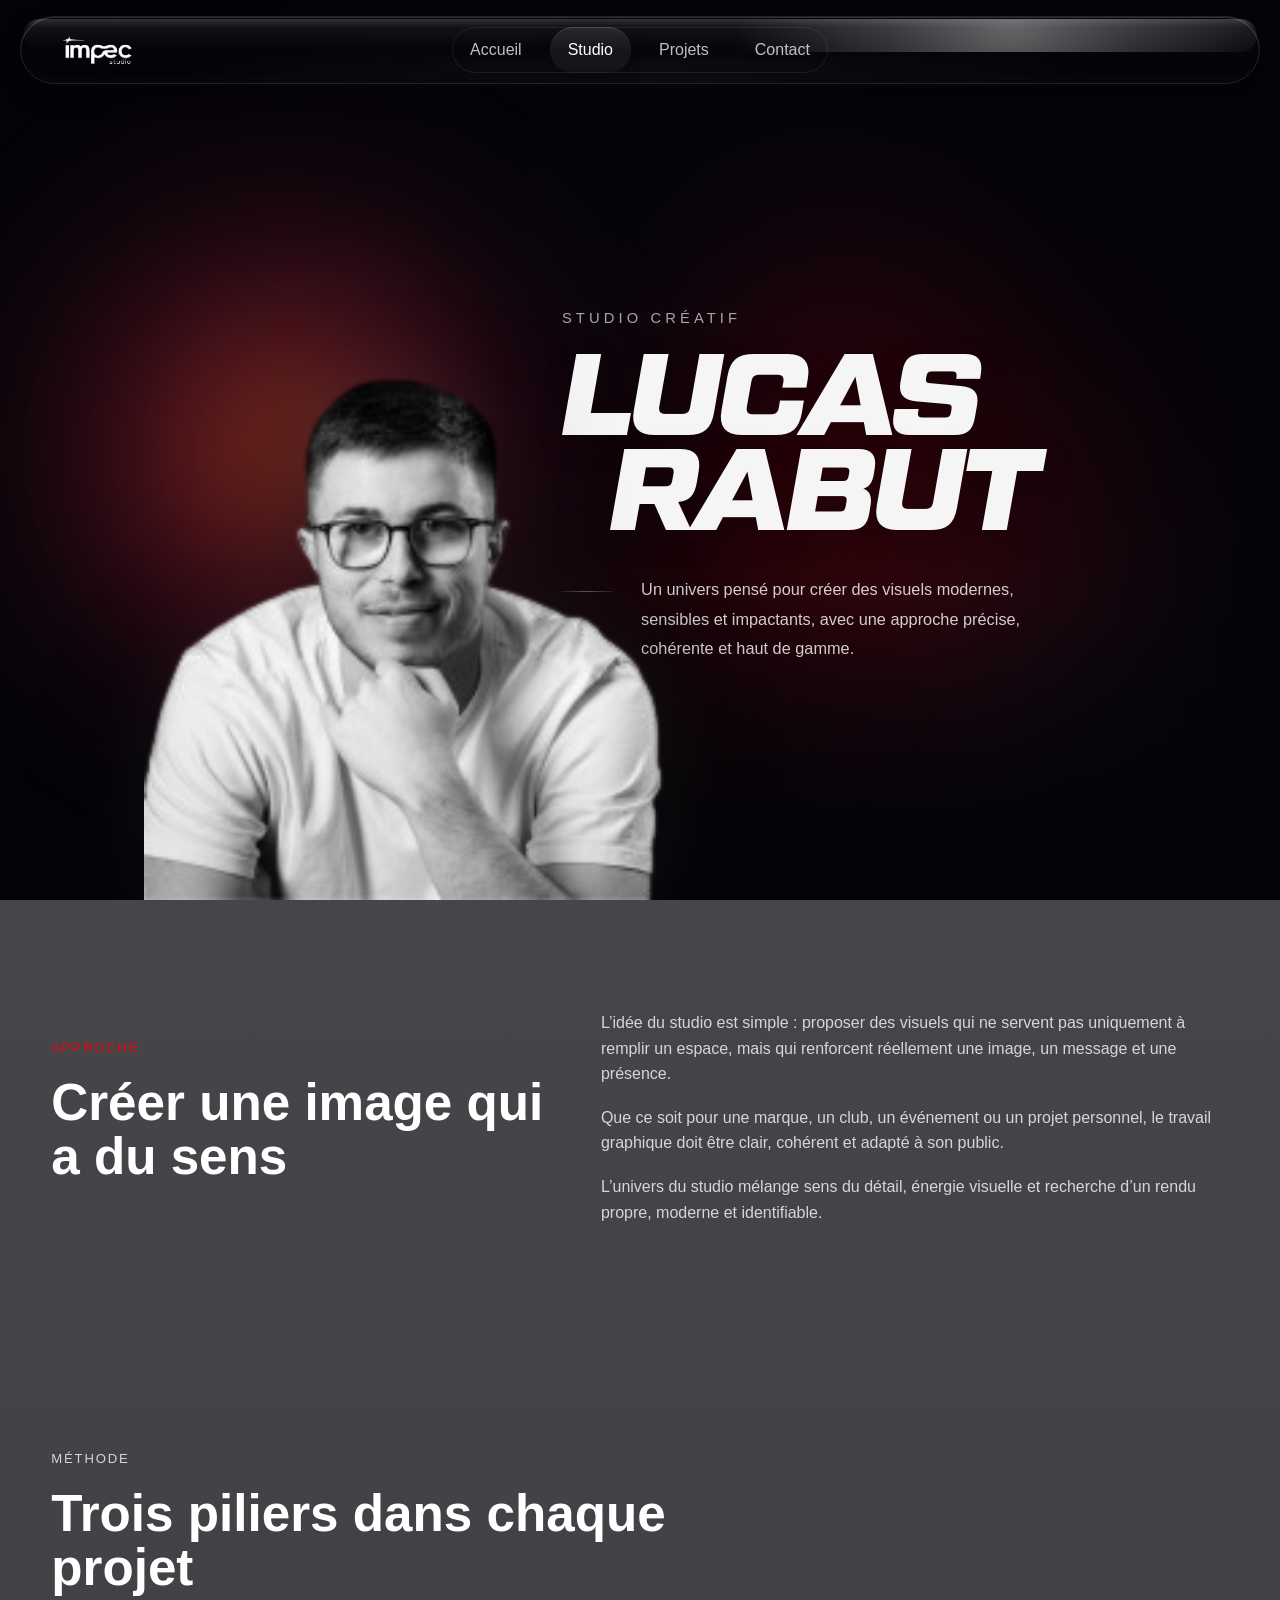
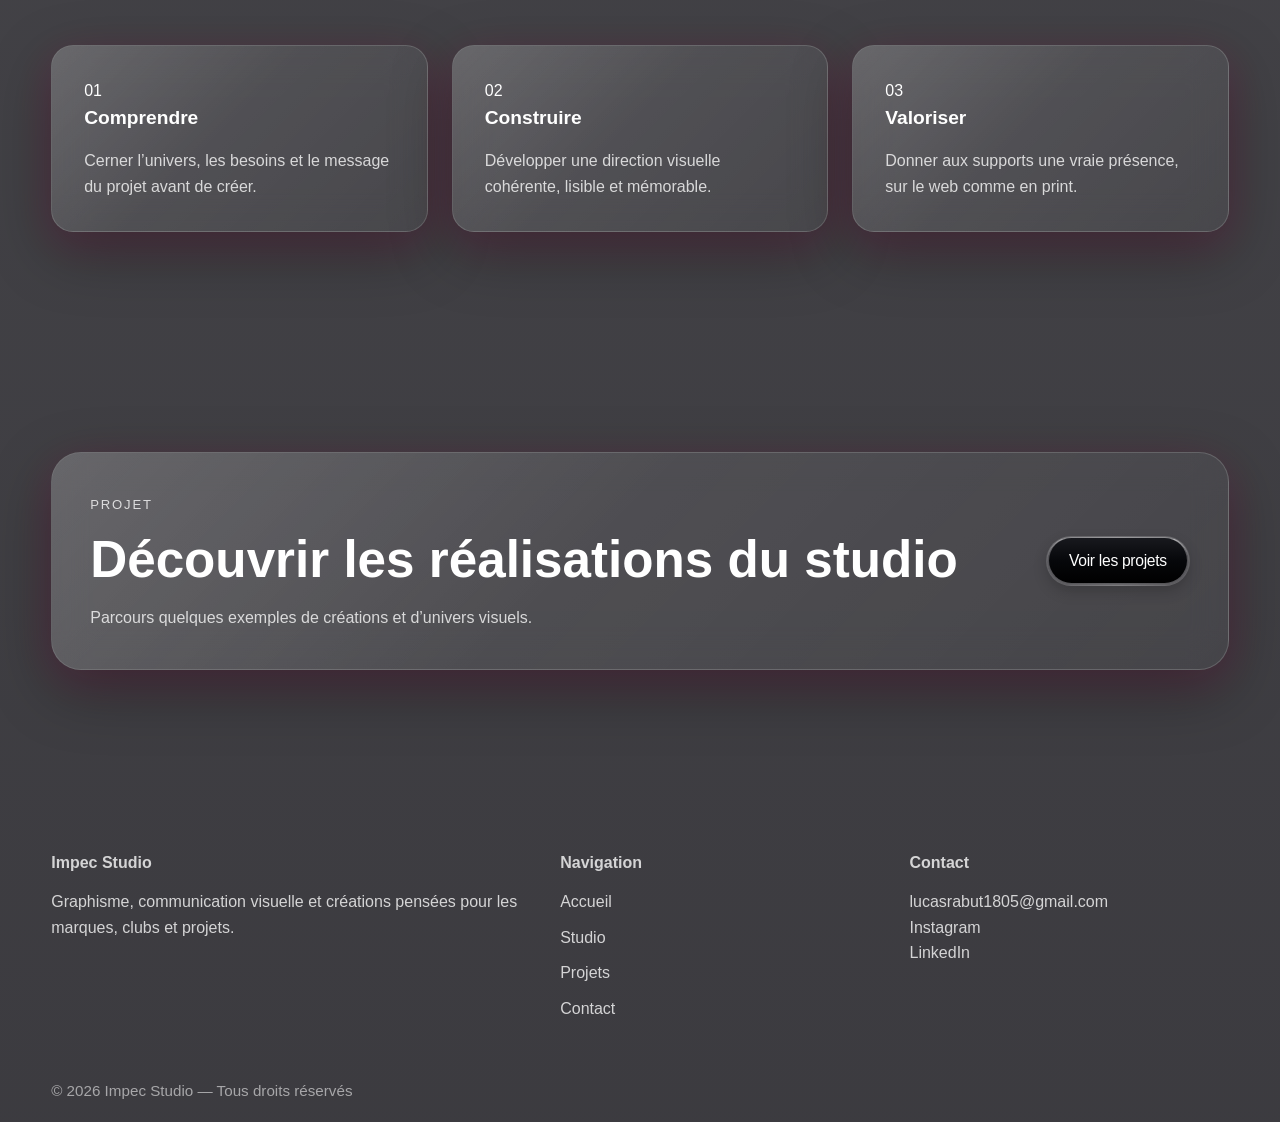
==== apropos.html @ a808c837 "Améliorations générale" ====
<!DOCTYPE html>
<html lang="fr">
<head>
    <meta charset="UTF-8">
    <title>À propos — Impec Studio</title>
    <meta name="viewport" content="width=device-width, initial-scale=1.0">
    <meta
        name="description"
        content="Découvre l’univers d’Impec Studio : une approche graphique moderne, sensible et pensée pour donner du sens aux projets."
    >
    <link rel="stylesheet" href="assets/css/style.css">
</head>
<body data-page="studio">

    <div data-include="partials/header.html"></div>

    <main>

        <section class="studio-hero">
            <div class="studio-hero-overlay"></div>

            <div class="container studio-hero-content">
                <div class="studio-hero-stage">
                    <div class="studio-hero-portrait">
                        <img src="assets/img/lucas-removebg-preview.png" alt="Portrait de Lucas Rabut">
                    </div>

                    <div class="studio-hero-text">
                        <p class="studio-hero-kicker">Studio créatif</p>

                        <h1 class="studio-hero-title">
                            <span>Lucas</span>
                            <span>Rabut</span>
                        </h1>

                        <p class="studio-hero-description">
                            Un univers pensé pour créer des visuels modernes, sensibles
                            et impactants, avec une approche précise, cohérente et haut de gamme.
                        </p>
                    </div>
                </div>
            </div>
        </section>

        <section class="section about-story">
            <div class="container about-grid">
                <div>
                    <p class="section-label">Approche</p>
                    <h2>Créer une image qui a du sens</h2>
                </div>

                <div class="about-text-content">
                    <p>
                        L’idée du studio est simple : proposer des visuels qui ne servent pas
                        uniquement à remplir un espace, mais qui renforcent réellement une image,
                        un message et une présence.
                    </p>

                    <p>
                        Que ce soit pour une marque, un club, un événement ou un projet personnel,
                        le travail graphique doit être clair, cohérent et adapté à son public.
                    </p>

                    <p>
                        L’univers du studio mélange sens du détail, énergie visuelle et recherche
                        d’un rendu propre, moderne et identifiable.
                    </p>
                </div>
            </div>
        </section>

        <section class="section values-section">
            <div class="container">
                <div class="section-heading">
                    <p class="section-label">Méthode</p>
                    <h2>Trois piliers dans chaque projet</h2>
                </div>

                <div class="values-grid">
                    <article class="value-card">
                        <span>01</span>
                        <h3>Comprendre</h3>
                        <p>
                            Cerner l’univers, les besoins et le message du projet avant de créer.
                        </p>
                    </article>

                    <article class="value-card">
                        <span>02</span>
                        <h3>Construire</h3>
                        <p>
                            Développer une direction visuelle cohérente, lisible et mémorable.
                        </p>
                    </article>

                    <article class="value-card">
                        <span>03</span>
                        <h3>Valoriser</h3>
                        <p>
                            Donner aux supports une vraie présence, sur le web comme en print.
                        </p>
                    </article>
                </div>
            </div>
        </section>

        <section class="section studio-cta">
            <div class="container cta-box">
                <div>
                    <p class="section-label">Projet</p>
                    <h2>Découvrir les réalisations du studio</h2>
                    <p>
                        Parcours quelques exemples de créations et d’univers visuels.
                    </p>
                </div>

                <a href="projets.html" class="btn btn-primary">
                    <span>Voir les projets</span>
                    <span class="btn-fill-line"></span>
                </a>
            </div>
        </section>
    </main>

    <div data-include="partials/footer.html"></div>

    <script src="assets/js/includes.js"></script>
</body>
</html>
---- assets/css/style.css ----
@font-face {
    font-family: "Tactic Sans";
    font-weight: 900;
    font-style: italic;
    font-display: swap;
    src: url("../fonts/TacticSans-BlkIt.otf") format("opentype");
}

/* =========================================================
   0. ANIMATIONS
========================================================= */
@keyframes headerFade {
    from {
        opacity: 0;
        transform: translateY(-20px);
    }
    to {
        opacity: 1;
        transform: translateY(0);
    }
}

@keyframes projectHeroReveal {
    from {
        opacity: 0;
        transform: translateY(42px);
        filter: blur(8px);
    }
    to {
        opacity: 1;
        transform: translateY(0);
        filter: blur(0);
    }
}

@keyframes glassSweep {
    0% {
        transform: translateX(-120%) rotate(8deg);
        opacity: 0;
    }
    12% {
        opacity: 1;
    }
    45% {
        transform: translateX(120%) rotate(8deg);
        opacity: 0.9;
    }
    100% {
        transform: translateX(120%) rotate(8deg);
        opacity: 0;
    }
}
/* =========================================================
   1. RESET
========================================================= */
*,
*::before,
*::after {
    box-sizing: border-box;
    margin: 0;
    padding: 0;
}

/* =========================================================
   2. VARIABLES
========================================================= */
:root {
    --color-bg: #05040a;
    --color-bg-soft: #0b0913;
    --color-bg-card: rgba(255, 255, 255, 0.08);
    --color-border: rgba(255, 255, 255, 0.14);

    --color-text: #ffffff;
    --color-text-soft: rgba(255, 255, 255, 0.78);
    --color-text-muted: rgba(255, 255, 255, 0.55);

    --color-accent: #eb0707;
    --color-accent-strong: #f11b1b;
    --color-accent-2: #7a00ff;
    --color-accent-3: #ff6a3d;

    --glass-bg: linear-gradient(
        135deg,
        rgba(255, 255, 255, 0.12),
        rgba(255, 255, 255, 0.04)
    );
    --glass-stroke: rgba(255, 255, 255, 0.16);
    --glass-highlight: rgba(255, 255, 255, 0.08);

    --shadow-soft: 0 20px 60px rgba(0, 0, 0, 0.35);
    --shadow-glow: 0 10px 40px rgba(255, 27, 123, 0.16);

    --radius-sm: 14px;
    --radius-md: 22px;
    --radius-lg: 30px;

    --container: 1240px;
    --container-wide: 1650px;

    --header-height: 70px;
    --transition: 0.3s ease;
}

/* =========================================================
   3. BASE
========================================================= */
html {
    scroll-behavior: smooth;
}

body {
    font-family: Arial, Helvetica, sans-serif;
    background:
        linear-gradient(rgba(5, 4, 10, 0.72), rgba(5, 4, 10, 0.78)),
        url("../img/fond-site.png") center center / cover fixed no-repeat;
    color: var(--color-text);
    line-height: 1.6;
    min-height: 100vh;
    overflow-x: hidden;
}

header {
    animation: headerFade 0.8s ease forwards;
}

img,
video {
    display: block;
    width: 100%;
    height: auto;
}

a {
    color: inherit;
    text-decoration: none;
}

button,
input,
textarea {
    font: inherit;
}

.image-reveal {
    overflow: hidden;
}

.container {
    width: min(92%, var(--container));
    margin: 0 auto;
}

.container-wide {
    width: min(96%, var(--container-wide));
    margin: 0 auto;
}

.section {
    padding: 110px 0;
}

.hero-narrow {
    max-width: 680px;
}

.section-label,
.eyebrow {
    display: inline-flex;
    align-items: center;
    gap: 8px;
    font-size: 0.82rem;
    letter-spacing: 0.14em;
    text-transform: uppercase;
    color: var(--color-accent);
    margin-bottom: 18px;
}

.section-heading {
    max-width: 760px;
    margin-bottom: 50px;
}

.section-heading h2,
.page-hero h1,
.intro-card-large h2,
.cta-box h2,
.about-grid h2 {
    font-size: clamp(2rem, 4vw, 4rem);
    line-height: 1.05;
    margin-bottom: 18px;
    font-weight: 600;
}

.section-heading p,
.page-hero p,
.intro-card p,
.process-card p,
.project-card-content p,
.contact-info-card p,
.about-text-content p,
.value-card p,
.cta-box p,
.project-text,
.service-card-body p {
    color: var(--color-text-soft);
}

.text-link {
    display: inline-block;
    margin-top: 22px;
    color: var(--color-accent);
    transition: var(--transition);
}

.text-link:hover {
    opacity: 0.8;
}

/* =========================================================
   4. COMPOSANTS GLOBAUX
========================================================= */
.glass-card {
    background: var(--glass-bg);
    border: 1px solid var(--glass-stroke);
    box-shadow: var(--shadow-soft), var(--shadow-glow);
    backdrop-filter: blur(18px);
    -webkit-backdrop-filter: blur(18px);
    position: relative;
    overflow: hidden;
}

.glass-card::before {
    content: "";
    position: absolute;
    inset: 0;
    background: linear-gradient(
        135deg,
        rgba(255, 255, 255, 0.10),
        transparent 45%
    );
    pointer-events: none;
}

.project-category {
    font-size: 0.78rem;
    font-weight: 700;
    letter-spacing: 0.16em;
    text-transform: uppercase;
    color: var(--color-text-muted);
}

/* =========================================================
   5. BOUTONS — BLACK LIQUID GLASS
========================================================= */
.btn {
    --btn-h: 50px;
    --btn-pad-x: 22px;
    --ring-speed: 1.8s;

    position: relative;
    display: inline-flex;
    align-items: center;
    justify-content: center;
    min-height: var(--btn-h);
    padding: 0 var(--btn-pad-x);
    border-radius: 999px;
    border: 1px solid rgba(255, 255, 255, 0.10);
    overflow: hidden;
    isolation: isolate;
    cursor: pointer;
    text-decoration: none;

    color: #fff;
    font-size: 0.98rem;
    font-weight: 500;
    letter-spacing: -0.02em;

    background:
        radial-gradient(120% 90% at 50% 0%, rgba(255,255,255,0.18) 0%, rgba(255,255,255,0.06) 28%, rgba(255,255,255,0.00) 60%),
        radial-gradient(90% 70% at 50% 100%, rgba(255,255,255,0.06) 0%, rgba(255,255,255,0.00) 50%),
        rgba(255,255,255,0.04);

    box-shadow:
        inset 0 1px 0 rgba(255,255,255,0.25),
        inset 0 -6px 10px rgba(255,255,255,0.04),
        0 6px 14px rgba(0,0,0,0.18);

    transform: scale(1);
    transition:
        transform 0.32s cubic-bezier(0.22, 1, 0.36, 1),
        box-shadow 0.32s ease,
        border-color 0.32s ease;
}

/* reflet glass haut */
.btn::before {
    content: "";
    position: absolute;
    left: 2px;
    right: 2px;
    top: 2px;
    height: 52%;
    border-radius: inherit;
    pointer-events: none;
    z-index: 1;
    background:
        radial-gradient(circle at 82% 14%, rgba(255,255,255,0.65) 0%, rgba(255,255,255,0.18) 12%, rgba(255,255,255,0.00) 24%),
        linear-gradient(
            180deg,
            rgba(255,255,255,0.24) 0%,
            rgba(255,255,255,0.10) 18%,
            rgba(255,255,255,0.03) 42%,
            rgba(255,255,255,0.00) 100%
        );
}

/* lumière interne basse très discrète */
.btn::after {
    content: "";
    position: absolute;
    left: 12%;
    right: 12%;
    bottom: 5px;
    height: 10px;
    border-radius: 999px;
    pointer-events: none;
    z-index: 1;
    background: linear-gradient(
        90deg,
        rgba(255,255,255,0.00) 0%,
        rgba(255,255,255,0.03) 20%,
        rgba(255,255,255,0.08) 50%,
        rgba(255,255,255,0.03) 80%,
        rgba(255,255,255,0.00) 100%
    );
    filter: blur(7px);
    opacity: 0.55;
}

/* texte au dessus */
.btn > span:first-child,
.btn > strong,
.btn > b {
    position: relative;
    z-index: 10;
}

/* contour statique très léger */
.btn .btn-fill-line {
    position: absolute;
    inset: 0;
    border-radius: inherit;
    pointer-events: none;
    z-index: 4;
    box-shadow: inset 0 0 0 1px rgba(255,255,255,0.06);
}

/* anneau animé */
.btn .btn-fill-line::before {
    content: "";
    position: absolute;
    inset: -2px;
    border-radius: inherit;
    opacity: 0;
    background:
        conic-gradient(
            from 0deg,
            rgba(255,255,255,0.00) 0deg,
            rgba(255,255,255,0.00) 292deg,
            rgba(255,255,255,0.08) 316deg,
            rgba(255,255,255,0.45) 332deg,
            rgba(255,255,255,1) 344deg,
            rgba(255,255,255,0.55) 352deg,
            rgba(255,255,255,0.10) 357deg,
            rgba(255,255,255,0.00) 360deg
        );
    filter: blur(1.2px);
    animation: btnBorderRun var(--ring-speed) linear infinite;
    transition: opacity 0.22s ease;
}

.btn:hover .btn-fill-line {
    box-shadow:
        inset 0 0 0 1px rgba(255,255,255,0.16),
        0 0 10px rgba(255,255,255,0.08);
}

/* masque intérieur pour ne garder que le contour */
.btn .btn-fill-line::after {
    content: "";
    position: absolute;
    inset: 1.5px;
    border-radius: inherit;
    background: linear-gradient(180deg, #18191e 0%, #06070a 52%, #000000 100%);
    z-index: 1;
}

/* hover */
.btn:hover {
    transform: scale(1.08);
    border-color: rgba(255,255,255,0.14);
    box-shadow:
        inset 0 1px 0 rgba(255,255,255,0.22),
        inset 0 -10px 16px rgba(255,255,255,0.03),
        0 12px 20px rgba(0,0,0,0.28),
        0 18px 34px rgba(0,0,0,0.20);
}

.btn:hover .btn-fill-line::before {
    opacity: 1;
}

.btn:active {
    transform: scale(1.03);
}

@keyframes btnBorderRun {
    from {
        transform: rotate(0deg);
    }
    to {
        transform: rotate(360deg);
    }
}

/* =========================================================
   6. HEADER
========================================================= */
.site-header {
    position: fixed;
    top: 16px;
    left: 0;
    transform: translateX(-50%);
    z-index: 1000;
    width: 100%;
    padding: 0 20px;
    background: transparent;
    border: none;
    height: auto;
    overflow: visible;
    backdrop-filter: none;
    -webkit-backdrop-filter: none;
}

.header-shell {
    position: relative;
    width: 100%;
    max-width: 1600px;
    margin: 0 auto;
    max-height: 68px;
    display: flex;
    align-items: center;
    justify-content: space-between;

    padding: -2px 2px;
    border-radius: 999px;

    background:transparent;

    border: 1px solid rgba(255,255,255,0.12);

    box-shadow:
        inset 0 1px 0 rgba(255,255,255,0.18),
        inset 0 -6px 10px rgba(255,255,255,0.02),
        0 10px 24px rgba(0,0,0,0.35);

    backdrop-filter: blur(18px);
    -webkit-backdrop-filter: blur(18px);
}

.header-shell::before {
    content: "";
    position: absolute;
    inset: 2px 2px auto 2px;
    height: 50%;
    border-radius: inherit;
    pointer-events: none;
    background:
        radial-gradient(circle at 80% 10%, rgba(187, 185, 185, 0.5) 0%, rgba(255,255,255,0.18) 12%, rgba(255,255,255,0.00) 28%),
        linear-gradient(
            180deg,
            rgba(255,255,255,0.18) 0%,
            rgba(255,255,255,0.06) 25%,
            rgba(255,255,255,0.00) 100%
        );
}

.header-shell::after {
    content: "";
    position: absolute;
    left: 10%;
    right: 10%;
    bottom: 6px;
    height: 18px;
    border-radius: 999px;
    pointer-events: none;
    background: linear-gradient(
        90deg,
        rgba(255,255,255,0) 0%,
        rgba(255,255,255,0.04) 18%,
        rgba(255,255,255,0.08) 50%,
        rgba(255,255,255,0.04) 82%,
        rgba(255,255,255,0) 100%
    );
    filter: blur(10px);
    opacity: 0.7;
}

.brand {
    display: flex;
    align-items: center;
    justify-content: flex-start;
    background: transparent;
    border: none;
    box-shadow: none;
    padding: 0;
    height: auto;
}

.brand-logo {
    height: 100px;
    width: auto;
    object-fit: contain;
    filter: drop-shadow(0 4px 12px rgba(255,255,255,0.04));
}

.site-nav {
    position: absolute;
    left: 50%;
    transform: translateX(-50%);
    z-index: 2;
}

.nav-list {
    display: flex;
    align-items: center;
    justify-content: center;
    gap: 10px;
    list-style: none;
    width: 100%;
}

.nav-list li {
    display: flex;
}

.nav-list a {
    display: inline-flex;
    align-items: center;
    justify-content: center;
    min-height: 46px;
    padding: 0 18px;
    border-radius: 999px;
    color: rgba(255,255,255,0.75);

    background: transparent;
    transition: all 0.3s ease;
}

.nav-list a:hover,
.nav-list a.active {
    color: #fff;

    background:
        linear-gradient(180deg, rgba(255,255,255,0.10) 0%, rgba(255,255,255,0.03) 100%);

    box-shadow:
        inset 0 1px 0 rgba(255,255,255,0.10),
        0 6px 16px rgba(0,0,0,0.25);
}

.nav-list a.active::after,
.nav-list a:hover::after {
    content: "";
    position: absolute;
    inset: 0;
    border-radius: inherit;
    border: 1px solid rgba(255,255,255,0.08);
    pointer-events: none;
}

.header-container,
.header-cta {
    display: none;
}
/* =========================================================
   7. IMAGES DE TITRE
========================================================= */
.titre-img-1 {
    display: block;
    max-width: 1000px;
    width: 100%;
    margin: -120px auto 20px auto;
    opacity: 0.95;
    padding-top: 5px;
}

.titre-img {
    display: block;
    max-width: 1000px;
    width: 100%;
    margin: -150px auto -50px auto;
    opacity: 0.95;
    padding-top: 5px;
}

/* =========================================================
   8. HERO HOME
========================================================= */
.hero-home {
    position: relative;
    min-height: 100vh;
    overflow: hidden;
    display: flex;
    align-items: flex-end;
    padding: 100px 0 175px;
}

.hero-media,
.hero-media img,
.hero-media video {
    position: absolute;
    inset: 0;
    width: 100%;
    height: 100%;
}

.hero-media img,
.hero-media video {
    object-fit: cover;
}

.hero-media {
    -webkit-mask-image: linear-gradient(
        to bottom,
        rgba(0, 0, 0, 1) 0%,
        rgba(0, 0, 0, 1) 72%,
        rgba(0, 0, 0, 0.6) 82%,
        rgba(0, 0, 0, 0.35) 88%,
        rgba(0, 0, 0, 0.15) 94%,
        rgba(0, 0, 0, 0) 100%
    );
    mask-image: linear-gradient(
        to bottom,
        rgba(0, 0, 0, 1) 0%,
        rgba(0, 0, 0, 1) 72%,
        rgba(0, 0, 0, 0.55) 82%,
        rgba(0, 0, 0, 0.25) 88%,
        rgba(0, 0, 0, 0) 94%,
        rgba(0, 0, 0, 0) 100%
    );
}

.hero-overlay {
    position: absolute;
    inset: 0;
    background:
        linear-gradient(to bottom, rgba(0, 0, 0, 0.22), rgba(0, 0, 0, 0.38)),
        linear-gradient(to right, rgba(5, 4, 10, 0.82), rgba(5, 4, 10, 0.18)),
        radial-gradient(circle at 65% 28%, rgba(235, 7, 7, 0.10), transparent 24%),
        radial-gradient(circle at 82% 72%, rgba(235, 7, 7, 0.08), transparent 24%);
}

.hero-content {
    position: relative;
    z-index: 1;
    max-width: 900px;
    margin: 0 auto;
    text-align: center;
}

.hero-home h1 {
    margin: 0;
}

.hero-kicker {
    margin-bottom: 20px;
    font-size: 1rem;
    font-weight: 600;
    letter-spacing: 0.18em;
    text-transform: uppercase;
    color: rgba(255, 255, 255, 0.88);
}

.hero-title {
    font-family: "Tactic Sans", Arial, Helvetica, sans-serif;
    margin-bottom: 10px;
    font-size: clamp(3rem, 8vw, 6rem);
    line-height: 0.9;
    text-shadow: 0 8px 24px rgba(0, 0, 0, 0.28);
}

.hero-tagline {
    margin-bottom: 18px;
    font-size: clamp(1rem, 2vw, 2rem);
    font-weight: 900;
    font-style: italic;
    line-height: 1.05;
    color: #ffffff;
    text-shadow: 0 8px 24px rgba(0, 0, 0, 0.20);
}

.hero-signature {
    margin-bottom: 38px;
    font-size: 1.05rem;
    font-weight: 500;
    letter-spacing: 0.18em;
    text-transform: uppercase;
    color: rgba(255, 255, 255, 0.78);
}

.hero-actions {
    display: flex;
    flex-wrap: wrap;
    gap: 20px;
    align-items: center;
    justify-content: center;
}

/* =========================================================
   9. INTRO HOME
========================================================= */
.intro-home {
    position: relative;
    padding-top: 110px;
    background: transparent;
}

.intro-studio-card {
    position: relative;
    display: grid;
    grid-template-columns: 1fr 0.95fr;
    align-items: stretch;
    gap: 0;
    min-height: 680px;
    border-radius: 34px;
    overflow: hidden;
    background: linear-gradient(
        135deg,
        rgba(255, 255, 255, 0.06),
        rgba(255, 255, 255, 0.02)
    );
    border: 1px solid rgba(255, 255, 255, 0.10);
    box-shadow: 0 24px 60px rgba(0, 0, 0, 0.30);
}

.intro-studio-card::before {
    content: "";
    position: absolute;
    inset: 0;
    background:
        radial-gradient(circle at 18% 18%, rgba(235, 7, 7, 0.12), transparent 24%),
        linear-gradient(to right, rgba(5, 4, 10, 0.86), rgba(5, 4, 10, 0.42) 52%, rgba(5, 4, 10, 0.10) 72%, rgba(5, 4, 10, 0));
    pointer-events: none;
    z-index: 1;
}

.intro-studio-text {
    position: relative;
    z-index: 2;
    padding: 70px 56px;
    display: flex;
    flex-direction: column;
    justify-content: center;
    max-width: 760px;
}

.intro-studio-text h2 {
    font-size: clamp(2.2rem, 4vw, 4.4rem);
    line-height: 0.98;
    margin-bottom: 22px;
}

.intro-studio-text p {
    color: rgba(255, 255, 255, 0.82);
    font-size: 1.05rem;
    line-height: 1.75;
    margin-bottom: 18px;
}

.intro-studio-text .btn {
    margin-top: 18px;
    width: fit-content;
}

.intro-studio-visual {
    position: relative;
    min-height: 680px;
    overflow: hidden;
    border-radius: 32px;
}

/* IMAGE */
.intro-studio-visual img {
    position: absolute;
    inset: 0;
    width: 110%;
    height: 110%;
    object-fit: cover;
    object-position: center 20%;
    transform: translateX(-5%) translateY(-2%);
    z-index: 1;
}

.intro-studio-visual::before {
    content: "";
    position: absolute;
    inset: -40px;
    background:
        radial-gradient(circle at 70% 30%, rgb(110, 14, 14), transparent 40%),
        radial-gradient(circle at 30% 70%, rgba(0, 200, 255, 0.25), transparent 45%);
    filter: blur(80px);
    z-index: 0;
}

.intro-studio-visual::after {
    content: "";
    position: absolute;
    inset: 0;
    background: linear-gradient(
        to left,
        rgba(5, 4, 10, 0.1),
        rgba(5, 4, 10, 0.4) 40%,
        rgba(5, 4, 10, 0.8) 70%,
        rgba(5, 4, 10, 1)
    );
    z-index: 2;
}
/* =========================================================
   10. SERVICES / PROCESS
========================================================= */
.services-home .container-wide {
    width: min(99%, 1920px);
}

.services-home {
    background: transparent;
}

.services-heading {
    max-width: 900px;
    margin: 0 auto 42px;
    text-align: center;
}

.services-process-grid {
    display: grid;
    grid-template-columns: repeat(3, minmax(0, 1fr));
    gap: 18px;
    width: 100%;
    max-width: 3000px;
    padding: 0 0px;
    margin: 0 auto;
    align-items: stretch;
}

.process-card {
    position: relative;
    min-height: 820px;
    display: flex;
    flex-direction: column;
    border-radius: 32px;
    overflow: hidden;
    background: linear-gradient(
        135deg,
        rgba(255, 255, 255, 0.09),
        rgba(255, 255, 255, 0.03)
    );
    border: 1px solid rgba(255, 255, 255, 0.12);
    backdrop-filter: blur(14px);
    -webkit-backdrop-filter: blur(14px);
    box-shadow:
        0 22px 55px rgba(0, 0, 0, 0.30),
        inset 0 1px 0 rgba(255, 255, 255, 0.08);
    transition:
        transform 0.35s ease,
        border-color 0.35s ease,
        box-shadow 0.35s ease;
}

.process-card::before {
    content: "";
    position: absolute;
    inset: 0;
    background: linear-gradient(
        135deg,
        rgba(255, 255, 255, 0.08),
        transparent 42%
    );
    pointer-events: none;
    z-index: 1;
}

.process-card:hover {
    transform: translateY(-6px);
    border-color: rgba(235, 7, 7, 0.26);
    box-shadow:
        0 26px 60px rgba(0, 0, 0, 0.34),
        0 0 24px rgba(235, 7, 7, 0.10);
}

/* IMAGE EN HAUT */
.process-card > img {
    position: relative;
    z-index: 2;
    width: 100%;
    height: 400px;
    object-fit: cover;
    object-position: center center;
    display: block;
    flex-shrink: 0;
}

/* TEXTE EN DESSOUS DANS LE MEME BLOC */
.process-card-content {
    position: relative;
    z-index: 2;
    padding: 28px 30px 42px;
    display: flex;
    flex-direction: column;
    justify-content: flex-start;
    flex: 1;
}

.process-step-number {
    display: inline-block;
    margin-bottom: 18px;
    padding-bottom: 6px;
    border-bottom: 2px solid rgba(235, 7, 7, 0.45);
    color: rgba(255, 255, 255, 0.82);
    font-size: 0.92rem;
    letter-spacing: 0.03em;
}

.process-card h3 {
    margin-bottom: 18px;
    font-size: clamp(2rem, 2.3vw, 3rem);
    font-weight: 700;
    line-height: 1.02;
    text-transform: none;
    letter-spacing: 0;
}

.process-card p:last-child {
    color: rgba(255, 255, 255, 0.82);
    line-height: 1.7;
    margin: 0 0 24px 0;
}

.process-card-1,
.process-card-2,
.process-card-3 {
    min-height: 760px;
}

/* BOUTON */
.center-button {
    margin-top: -220px;
    text-align: center;
    width: 100%;
    grid-column: 1 / -1;
}

.center-button .btn {
    display: inline-flex;
    margin: 0 auto;
}

/* =========================================================
   11. PROJETS HOME
========================================================= */
.projects-home {
    position: relative;
    background: transparent;
}

.projects-showcase {
    position: relative;
    margin-top: 24px;
}

.projects-showcase input[type="radio"] {
    display: none;
}

.projects-stage {
    position: relative;
    height: 760px;
    max-width: 1900px;
    width: 100%;
    margin: 0 auto;
    perspective: 2200px;
    perspective-origin: center center;
    transform-style: preserve-3d;
}

.project-card-stack {
    position: absolute;
    top: 0;
    left: 50%;
    width: min(70vw, 820px);
    aspect-ratio: 16 / 9;
    border-radius: 30px;
    overflow: hidden;
    background: #0c0c10;
    border: 1px solid rgba(255, 255, 255, 0.10);
    box-shadow: 0 24px 60px rgba(0, 0, 0, 0.34);
    transform-origin: center center;
    transform-style: preserve-3d;
    transition:
        transform 1.05s cubic-bezier(0.34, 1.56, 0.64, 1),
        opacity 0.75s ease,
        filter 0.75s ease,
        box-shadow 0.75s ease;
    will-change: transform, opacity, filter;
    display: block;
    cursor: pointer;
    isolation: isolate;
}

.project-card-stack img {
    width: 100%;
    height: 100%;
    object-fit: cover;
    object-position: center;
    transition: transform 1s cubic-bezier(0.22, 1, 0.36, 1);
    background: #0a0a0f;
}

.project-card-stack {
    isolation: isolate;
}

.project-card-stack::after {
    content: "";
    position: absolute;
    inset: 0;
    background: linear-gradient(
        135deg,
        rgba(255, 255, 255, 0.08),
        transparent 40%
    );
    opacity: 0.55;
    pointer-events: none;
    transition: opacity 0.6s ease;
}

.project-card-stack:hover::after {
    opacity: 0.9;
}

.project-card-stack:hover img {
    transform: scale(1.04);
}

.card-1 { transition-delay: 0s; }
.card-2 { transition-delay: 0.03s; }
.card-3 { transition-delay: 0.06s; }

#project-1:checked ~ .projects-stage .card-2,
#project-2:checked ~ .projects-stage .card-3,
#project-3:checked ~ .projects-stage .card-1 {
    transform: translateX(-2%) scale(0.86) rotate(7deg);
}

#project-1:checked ~ .projects-stage .card-3,
#project-2:checked ~ .projects-stage .card-1,
#project-3:checked ~ .projects-stage .card-2 {
    transform: translateX(-98%) scale(0.82) rotate(-7deg);
}

.project-overlay {
    position: absolute;
    inset: auto 0 0 0;
    padding: 28px;
    background: linear-gradient(to top, rgba(0, 0, 0, 0.82), rgba(0, 0, 0, 0.08));
}

.project-overlay .project-category {
    color: var(--color-accent);
    margin-bottom: 6px;
    letter-spacing: 0.08em;
}

.project-overlay h3 {
    font-size: 1.5rem;
}

.center-button-1 {
    margin-top: 44px;
    text-align: center;
    width: 100%;
    grid-column: 1 / -1;
}

/* =========================================================
   SLIDER PROJETS - VERSION 3D PREMIUM
========================================================= */

/* ETAT 1 */
#project-1:checked ~ .projects-stage .card-1 {
    z-index: 3;
    opacity: 1;
    transform: translateX(-50%) translateZ(0) rotateY(0deg) scale(1);
    filter: blur(0);
    box-shadow: 0 34px 80px rgba(0, 0, 0, 0.44);
}

#project-1:checked ~ .projects-stage .card-2 {
    z-index: 2;
    opacity: 0.74;
    transform: translateX(-1%) translateZ(-180px) rotateY(-24deg) scale(0.9);
    filter: blur(0.5px);
    box-shadow: 0 16px 34px rgba(0, 0, 0, 0.24);
}

#project-1:checked ~ .projects-stage .card-3 {
    z-index: 1;
    opacity: 0.74;
    transform: translateX(-99%) translateZ(-180px) rotateY(24deg) scale(0.9);
    filter: blur(0.5px);
    box-shadow: 0 16px 34px rgba(0, 0, 0, 0.24);
}

/* ETAT 2 */
#project-2:checked ~ .projects-stage .card-2 {
    z-index: 3;
    opacity: 1;
    transform: translateX(-50%) translateZ(0) rotateY(0deg) scale(1);
    filter: blur(0);
    box-shadow: 0 34px 80px rgba(0, 0, 0, 0.44);
}

#project-2:checked ~ .projects-stage .card-3 {
    z-index: 2;
    opacity: 0.74;
    transform: translateX(-1%) translateZ(-180px) rotateY(-24deg) scale(0.9);
    filter: blur(0.5px);
    box-shadow: 0 16px 34px rgba(0, 0, 0, 0.24);
}

#project-2:checked ~ .projects-stage .card-1 {
    z-index: 1;
    opacity: 0.74;
    transform: translateX(-99%) translateZ(-180px) rotateY(24deg) scale(0.9);
    filter: blur(0.5px);
    box-shadow: 0 16px 34px rgba(0, 0, 0, 0.24);
}

/* ETAT 3 */
#project-3:checked ~ .projects-stage .card-3 {
    z-index: 3;
    opacity: 1;
    transform: translateX(-50%) translateZ(0) rotateY(0deg) scale(1);
    filter: blur(0);
    box-shadow: 0 34px 80px rgba(0, 0, 0, 0.44);
}

#project-3:checked ~ .projects-stage .card-1 {
    z-index: 2;
    opacity: 0.74;
    transform: translateX(-1%) translateZ(-180px) rotateY(-24deg) scale(0.9);
    filter: blur(0.5px);
    box-shadow: 0 16px 34px rgba(0, 0, 0, 0.24);
}

#project-3:checked ~ .projects-stage .card-2 {
    z-index: 1;
    opacity: 0.74;
    transform: translateX(-99%) translateZ(-180px) rotateY(24deg) scale(0.9);
    filter: blur(0.5px);
    box-shadow: 0 16px 34px rgba(0, 0, 0, 0.24);
}
/* =========================================================
   12. PAGE HERO
========================================================= */
.page-hero {
    padding: 180px 0 90px;
    background: transparent;
}

.page-hero-small {
    padding-bottom: 60px;
}

.page-hero-grid {
    display: grid;
    grid-template-columns: 1.1fr 0.9fr;
    gap: 40px;
    align-items: center;
}

.page-hero-visual img {
    border-radius: var(--radius-lg);
    min-height: 500px;
    object-fit: cover;
    box-shadow: var(--shadow-soft);
}

/* =========================================================
   13. A PROPOS / STUDIO HERO
========================================================= */
.studio-hero {
    position: relative;
    min-height: 100vh;
    padding-top: var(--header-height);
    overflow: hidden;
    display: flex;
    align-items: center;
    isolation: isolate;
    background:
        radial-gradient(circle at 25% 45%, rgba(255, 255, 255, 0.08), transparent 18%),
        radial-gradient(circle at 65% 35%, rgba(255, 0, 80, 0.10), transparent 22%),
        radial-gradient(circle at 80% 75%, rgba(0, 150, 255, 0.08), transparent 25%),
        radial-gradient(circle at 40% 90%, rgba(255, 120, 0, 0.08), transparent 28%),
        linear-gradient(135deg, #020208 0%, #06050d 40%, #020207 100%);
}

.studio-hero-title {
    font-family: "Tactic Sans", Arial, Helvetica, sans-serif;
    display: flex;
    flex-direction: column;
    gap: 0;
    margin: 0;
    font-size: clamp(4.5rem, 9vw, 8.8rem);
    line-height: 0.82;
    font-weight: 900;
    font-style: italic;
    letter-spacing: -0.03em;
    color: #f5f5f5;
    text-shadow: 0 10px 30px rgba(0, 0, 0, 0.22);
    text-transform: uppercase;
}

.studio-hero::before {
    content: "";
    position: absolute;
    width: 500px;
    height: 500px;
    right: 10%;
    top: 30%;
    border-radius: 50%;
    pointer-events: none;

    background: radial-gradient(circle,
        rgb(255, 0, 0),
        transparent 150%
    );

    filter: blur(100px);
    opacity: 0.4;
}

.studio-hero::after {
    content: "";
    position: absolute;
    width: 700px;
    height: 700px;
    left: 22%;
    top: 50%;
    transform: translate(-50%, -50%);
    border-radius: 50%;
    pointer-events: none;
    z-index: 1;

    background: radial-gradient(circle,
        rgba(253, 114, 33, 0.892) 0%,
        rgba(149, 6, 58, 0.54) 30%,
        rgba(255, 120, 40, 0.05) 55%,
        transparent 70%
    );

    filter: blur(80px);
    opacity: 0.7;
}

.studio-hero-overlay {
    position: absolute;
    inset: 0;
    z-index: 1;
    pointer-events: none;
    background:
        linear-gradient(to right, rgba(3, 3, 8, 0.82) 0%, rgba(3, 3, 8, 0.38) 28%, rgba(3, 3, 8, 0.16) 44%, rgba(3, 3, 8, 0.58) 100%),
        linear-gradient(to top, rgba(3, 3, 8, 0.95) 0%, rgba(3, 3, 8, 0.18) 34%, rgba(3, 3, 8, 0.60) 100%);
}

.studio-hero-content {
    position: relative;
    z-index: 2;
    width: 100%;
}

.studio-hero-stage {
    position: relative;
    min-height: calc(100vh - var(--header-height));
    display: grid;
    grid-template-columns: minmax(340px, 0.9fr) minmax(420px, 1.1fr);
    align-items: end;
}

/* PORTRAIT */
.studio-hero-portrait {
    position: relative;
    z-index: 3;
    align-self: end;
    justify-self: start;
    width: min(42vw, 700px);
    margin-left: 25%;
    margin-bottom: 0;
    pointer-events: none;
}

.studio-hero-portrait img {
    display: block;
    width: 100%;
    height: auto;
    object-fit: contain;
    filter:
        grayscale(1)
        drop-shadow(0 30px 60px rgba(0, 0, 0, 0.44))
        drop-shadow(0 0 34px rgba(255, 255, 255, 0.05));
}

/* TEXTE */
.studio-hero-text {
    position: relative;
    z-index: 2;
    justify-self: end;
    align-self: center;
    width: min(100%, 760px);
    margin-right: 2%;
    transform: translateX(0%);
}

.studio-hero-kicker {
    font-size: 0.92rem;
    letter-spacing: 0.28em;
    text-transform: uppercase;
    color: rgba(255, 255, 255, 0.64);
    margin-bottom: 22px;
}


.studio-hero-title span:first-child {
    margin-left: 0;
}

.studio-hero-title span:last-child {
    margin-left: 3rem;
}

/* petite ligne déco */
.studio-hero-description {
    position: relative;
    max-width: 470px;
    margin-top: 34px;
    margin-left: 3.2rem;
    padding-left: 28px;
    color: rgba(255, 255, 255, 0.80);
    font-size: 1.02rem;
    line-height: 1.8;
}

.studio-hero-description::before {
    content: "";
    position: absolute;
    left: 0;
    top: 0.95em;
    width: 56px;
    height: 1px;
    background: linear-gradient(
        to right,
        rgba(255,255,255,0),
        rgba(255,255,255,0.34),
        rgba(255,255,255,0.08)
    );
    transform: translateX(-56px);
}

/* ABOUT STORY */
.about-story {
    background: transparent;
}

.about-grid {
    display: grid;
    grid-template-columns: 0.9fr 1.1fr;
    gap: 36px;
    align-items: center;
}

.about-text-content {
    display: grid;
    gap: 18px;
}

/* responsive */
@media (max-width: 1100px) {
    .studio-hero-stage {
        grid-template-columns: 1fr;
        align-items: end;
        padding: 60px 0 30px;
    }

    .studio-hero-portrait {
        position: absolute;
        left: 50%;
        bottom: 0;
        transform: translateX(-50%);
        width: min(52vw, 430px);
        margin-left: 0;
        opacity: 0.92;
    }

    .studio-hero-text {
        justify-self: center;
        align-self: start;
        width: 100%;
        max-width: 760px;
        text-align: center;
        transform: none;
        margin-right: 0;
        padding-top: 34px;
    }

    .studio-hero-title span:last-child {
        margin-left: 0;
    }

    .studio-hero-description {
        margin-left: auto;
        margin-right: auto;
        padding-left: 0;
    }

    .studio-hero-description::before {
        display: none;
    }
}

@media (max-width: 700px) {
    .studio-hero {
        min-height: auto;
    }

    .studio-hero-stage {
        min-height: calc(100vh - var(--header-height));
        padding: 32px 0 20px;
    }

    .studio-hero-portrait {
        width: min(78vw, 330px);
    }

    .studio-hero-kicker {
        margin-bottom: 14px;
        font-size: 0.8rem;
        letter-spacing: 0.22em;
    }

    .studio-hero-title {
        font-size: clamp(3rem, 15vw, 5rem);
        text-align: center;
    }

    .studio-hero-description {
        margin-top: 22px;
        max-width: 92%;
        font-size: 0.96rem;
        line-height: 1.65;
        text-align: center;
    }

    .about-grid {
        grid-template-columns: 1fr;
    }
}
/* =========================================================
   14. VALEURS
========================================================= */
.values-grid {
    display: grid;
    grid-template-columns: repeat(3, 1fr);
    gap: 24px;
}

.value-card {
    padding: 32px;
    border-radius: var(--radius-md);
}

.value-card h3 {
    margin-bottom: 14px;
    font-size: 1.2rem;
}

/* =========================================================
   15. CONTACT
========================================================= */
.contact-grid {
    display: grid;
    grid-template-columns: 0.9fr 1.1fr;
    gap: 28px;
}

.contact-info-card,
.contact-form {
    padding: 34px;
    border-radius: var(--radius-lg);
}

.contact-info-list {
    list-style: none;
    display: grid;
    gap: 14px;
    margin-top: 18px;
}

.form-row {
    display: grid;
    grid-template-columns: 1fr 1fr;
    gap: 16px;
}

.form-group {
    display: grid;
    gap: 10px;
    margin-bottom: 18px;
}

.form-group label {
    color: var(--color-text-soft);
}

.form-group input,
.form-group textarea {
    background: rgba(255, 255, 255, 0.05);
    border: 1px solid rgba(255, 255, 255, 0.10);
    border-radius: 16px;
    padding: 15px 16px;
    color: var(--color-text);
    outline: none;
    transition: var(--transition);
}

.form-group input:focus,
.form-group textarea:focus {
    border-color: rgba(215, 184, 154, 0.5);
}

/* =========================================================
   16. CTA
========================================================= */
.intro-card,
.value-card,
.contact-info-card,
.contact-form,
.cta-box {
    background: var(--glass-bg);
    border: 1px solid var(--glass-stroke);
    box-shadow: var(--shadow-soft), var(--shadow-glow);
    backdrop-filter: blur(18px);
    -webkit-backdrop-filter: blur(18px);
    position: relative;
    overflow: hidden;
}

.intro-card::before,
.value-card::before,
.contact-info-card::before,
.contact-form::before,
.cta-box::before {
    content: "";
    position: absolute;
    inset: 0;
    background: linear-gradient(
        135deg,
        rgba(255, 255, 255, 0.10),
        transparent 45%
    );
    pointer-events: none;
}
.cta-section,
.studio-cta {
    background: transparent;
}

.cta-box {
    padding: 38px;
    border-radius: var(--radius-lg);
    display: flex;
    justify-content: space-between;
    align-items: center;
    gap: 24px;
}

/* =========================================================
   17. FOOTER
========================================================= */
.site-footer {
    background: transparent;
}

.footer-top {
    padding: 70px 0 40px;
    display: grid;
    grid-template-columns: 1.2fr 0.8fr 0.8fr;
    gap: 30px;
}

.footer-title {
    font-size: 1rem;
    font-weight: 700;
    margin-bottom: 14px;
    color: var(--color-text);
}

.footer-col p,
.footer-col a {
    color: var(--color-text-soft);
}

.footer-links {
    list-style: none;
    display: grid;
    gap: 10px;
}

.footer-bottom {
    padding: 18px 0;
}

.footer-bottom p {
    color: var(--color-text-muted);
    font-size: 0.95rem;
}

/* =========================================================
   18. PAGE PROJETS
========================================================= */
.projects-page .container-wide,
.projects-page .container {
    width: min(99%, 2200px);
}

.projects-page {
    background: transparent;
}

.projects-grid-page {
    display: grid;
    grid-template-columns: repeat(3, minmax(0, 1fr));
    gap: 8px;
    width: 100%;
    margin: 0 auto;
    align-items: start;
}

.project-card-page {
    width: 100%;
    max-width: none;
    margin: 0 auto;
    display: flex;
    flex-direction: column;
    background: var(--glass-bg);
    border: 1px solid var(--glass-stroke);
    border-radius: 26px;
    overflow: hidden;
    backdrop-filter: blur(16px);
    -webkit-backdrop-filter: blur(16px);
    box-shadow: var(--shadow-soft);
}

.project-card-page img {
    width: 100%;
    height: auto;
    object-fit: contain;
    display: block;
}

.project-card-content {
    display: none;
}

.project-card-content h2 {
    font-size: 1.6rem;
    margin-bottom: 10px;
}

/* =========================================================
   19. PAGE PROJET DETAIL
========================================================= */
.project-context,
.project-gallery,
.other-projects {
    padding-top: 2rem;
}

.project-context h2,
.project-gallery h2,
.other-projects h2,
.project-services .section-title {
    margin-bottom: 1.4rem;
    font-size: clamp(1.8rem, 3vw, 2.8rem);
    letter-spacing: -0.03em;
}

.project-text {
    max-width: 820px;
    font-size: 1.05rem;
    line-height: 1.8;
}



.other-projects .projects-grid-page {
    grid-template-columns: repeat(2, minmax(0, 1fr));
}

.cta-section {
    padding-top: 2rem;
    padding-bottom: 6rem;
}

/* =========================================================
   PAGE PROJET INNOVANTE / CASE STUDY
========================================================= */

.case-hero {
    position: relative;
    min-height: 100vh;
    padding-top: var(--header-height);
    overflow: hidden;
    display: flex;
    align-items: stretch;
}

.case-hero-media {
    position: absolute;
    inset: var(--header-height) 0 0 0;
    width: 100%;
    height: calc(100% - var(--header-height));
    object-fit: cover;
    object-position: center 28%;
    transform: scale(1.03);
}

.case-hero::before {
    content: "";
    position: absolute;
    inset: var(--header-height) 0 0 0;
    background:
        linear-gradient(to bottom, rgba(0, 0, 0, 0.14), rgba(0, 0, 0, 0.52)),
        linear-gradient(to right, rgba(5, 4, 10, 0.92), rgba(5, 4, 10, 0.28) 54%, rgba(5, 4, 10, 0.08)),
        linear-gradient(to top, rgba(5, 4, 10, 0.92), rgba(5, 4, 10, 0.12) 48%, rgba(5, 4, 10, 0));
    z-index: 1;
}

.case-hero-overlay {
    position: relative;
    z-index: 2;
    width: 100%;
    display: flex;
    align-items: flex-end;
    padding: 0 0 3rem;
}

.case-hero-content {
    max-width: 760px;
}

.case-kicker {
    font-family: "Tactic Sans", Arial, Helvetica, sans-serif;
    font-size: clamp(0.95rem, 2vw, 1.4rem);
    line-height: 0.92;
    text-transform: uppercase;
    color: #ffffff;
    margin-bottom: 0.15rem;
    text-shadow: 0 8px 20px rgba(0, 0, 0, 0.24);
}

.case-title {
    font-family: "Tactic Sans", Arial, Helvetica, sans-serif;
    font-size: clamp(4rem, 10vw, 8.2rem);
    line-height: 0.82;
    letter-spacing: -0.03em;
    color: #ffffff;
    margin: 0;
    text-shadow: 0 10px 24px rgba(0, 0, 0, 0.30);
}

.case-subtitle {
    max-width: 620px;
    margin-top: 1.25rem;
    font-size: clamp(1rem, 1.4vw, 1.2rem);
    line-height: 1.55;
    color: rgba(255, 255, 255, 0.86);
}

.case-editorial {
    padding-top: 7rem;
}

.case-editorial-grid {
    display: grid;
    grid-template-columns: 0.95fr 1.05fr;
    gap: 3rem;
    align-items: start;
}

.case-editorial-left h2 {
    font-size: clamp(2rem, 4vw, 4rem);
    line-height: 1.02;
}

.case-editorial-right p + p {
    margin-top: 1rem;
}

.case-meta-row {
    display: grid;
    grid-template-columns: repeat(3, 1fr);
    gap: 1rem;
    margin-top: 2rem;
}

.case-meta-item {
    padding: 1.2rem 1.1rem;
    border-radius: 22px;
}

.case-meta-item span {
    display: block;
    margin-bottom: 0.35rem;
    font-size: 0.76rem;
    letter-spacing: 0.14em;
    text-transform: uppercase;
    color: var(--color-text-muted);
}

.case-meta-item strong {
    font-size: 1rem;
    color: #ffffff;
}

.case-statement {
    padding: 1rem 0 0;
}

.case-statement-card {
    overflow: hidden;
    border-radius: 34px;
    box-shadow: 0 24px 64px rgba(0, 0, 0, 0.28);
}

.case-statement-card img {
    width: 100%;
    height: 82vh;
    object-fit: cover;
}

.case-timeline {
    padding-top: 6rem;
}

.case-timeline-list {
    position: relative;
    margin-top: 2rem;
    display: grid;
    gap: 2rem;
}

.case-step {
    display: grid;
    grid-template-columns: 90px 1fr;
    gap: 1.5rem;
    align-items: start;
}

.case-step-number {
    font-family: "Tactic Sans", Arial, Helvetica, sans-serif;
    font-size: clamp(2.2rem, 4vw, 3.5rem);
    line-height: 1;
    color: rgba(255, 255, 255, 0.88);
    padding-top: 1rem;
}

.case-step-content {
    display: grid;
    grid-template-columns: 1fr 380px;
    gap: 1.5rem;
    align-items: center;
    padding: 1.5rem;
    border-radius: 28px;
}

.case-step-content.reverse {
    grid-template-columns: 380px 1fr;
}

.case-step-content.reverse .case-step-text {
    order: 2;
}

.case-step-content.reverse .case-step-image {
    order: 1;
}

.case-step-text h3 {
    margin-bottom: 0.9rem;
    font-size: clamp(1.6rem, 2vw, 2.2rem);
    line-height: 1.05;
}

.case-step-text p {
    color: var(--color-text-soft);
    line-height: 1.75;
}

.case-step-image {
    overflow: hidden;
    border-radius: 22px;
}

.case-step-image img {
    width: 100%;
    height: 280px;
    object-fit: cover;
}

.case-strip {
    padding-top: 5rem;
}

.case-strip-grid {
    display: grid;
    grid-template-columns: repeat(3, 1fr);
    gap: 1.5rem;
    align-items: center;
}

.case-strip-item {
    overflow: hidden;
    border-radius: 28px;
    box-shadow: 0 18px 40px rgba(0, 0, 0, 0.22);
}

.case-strip-item img {
    width: 100%;
    height: 460px;
    object-fit: cover;
}

.case-strip-item.tilt-up {
    transform: translateY(-18px) rotate(-2deg);
}

.case-strip-item.tilt-down {
    transform: translateY(18px) rotate(2deg);
}

.case-impact {
    padding-top: 5rem;
}

.case-impact-box {
    display: grid;
    grid-template-columns: 1.2fr 0.8fr;
    gap: 2rem;
    align-items: center;
    padding: 2rem;
    border-radius: 32px;
}

.case-impact-text h2 {
    font-size: clamp(2rem, 4vw, 3.5rem);
    line-height: 1.02;
    margin-bottom: 1rem;
}

.case-impact-side {
    display: flex;
    flex-wrap: wrap;
    gap: 0.8rem;
    justify-content: flex-start;
}

.case-impact-tag {
    padding: 0.9rem 1.2rem;
    border-radius: 999px;
    background: rgba(255, 255, 255, 0.06);
    border: 1px solid rgba(255, 255, 255, 0.10);
    color: #ffffff;
}

.case-next-projects {
    padding-top: 5rem;
}

/* =========================================================
   PJBC PROJECT PAGE CLEAN
========================================================= */

/* HERO */
.pjbc-hero {
    position: relative;
    width: 100%;
    padding-top: var(--header-height);
    background: #030407;
    overflow: hidden;
}

.pjbc-hero-image {
    display: block;
    width: 100%;
    height: auto;
    object-fit: contain;
    background: #030407;
}

.pjbc-hero-fade {
    position: absolute;
    left: 0;
    right: 0;
    bottom: 0;
    height: 220px;
    background: linear-gradient(
        to bottom,
        rgba(5, 4, 10, 0) 0%,
        rgba(5, 4, 10, 0.24) 30%,
        rgba(5, 4, 10, 0.68) 68%,
        rgba(5, 4, 10, 0.94) 88%,
        rgba(5, 4, 10, 1) 100%
    );
    pointer-events: none;
}

/* INTRO */
.pjbc-editorial {
    position: relative;
    padding-top: 80px;
    overflow: hidden;
}

.pjbc-editorial::before {
    content: "";
    position: absolute;
    inset: 0;
    background:
        radial-gradient(circle at 12% 18%, rgba(235, 7, 7, 0.10), transparent 24%),
        radial-gradient(circle at 82% 72%, rgba(235, 7, 7, 0.12), transparent 22%);
    pointer-events: none;
}

.pjbc-editorial-grid {
    position: relative;
    z-index: 1;
    display: grid;
    grid-template-columns: 0.95fr 1.05fr;
    gap: 3.2rem;
    align-items: start;
}

.pjbc-editorial-left h2 {
    font-size: clamp(3rem, 6vw, 6rem);
    line-height: 0.95;
    letter-spacing: -0.04em;
    max-width: 720px;
}

.pjbc-editorial-right {
    padding-top: 55px;
}

.pjbc-editorial-right p {
    font-size: 1.08rem;
    line-height: 1.7;
    color: rgba(255, 255, 255, 0.9);
}

.pjbc-editorial-right p + p {
    margin-top: 1.35rem;
}

.pjbc-meta-row {
    display: grid;
    grid-template-columns: repeat(3, minmax(0, 1fr));
    gap: 1rem;
    margin-top: 2rem;
}

.pjbc-meta-item {
    padding: 1.2rem 1.1rem;
    border-radius: 22px;
}

.pjbc-meta-item.glass-card {
    background: rgba(255, 255, 255, 0.03);
    border: 1px solid rgba(255, 255, 255, 0.10);
    box-shadow: 0 20px 50px rgba(0, 0, 0, 0.20);
    backdrop-filter: none;
    -webkit-backdrop-filter: none;
}

.pjbc-meta-item.glass-card::before {
    display: none;
}

.pjbc-meta-item span {
    display: block;
    margin-bottom: 0.35rem;
    font-size: 0.76rem;
    letter-spacing: 0.14em;
    text-transform: uppercase;
    color: rgba(255, 255, 255, 0.58);
}

.pjbc-meta-item strong {
    font-size: 1rem;
    color: #ffffff;
}

/* SHOWCASE */
.pjbc-showcase {
    padding-top: 1rem;
    padding-bottom: 12rem;
}

.pjbc-compo-top {
    display: grid;
    grid-template-columns: 0.82fr 0.30fr 0.74fr;
    gap: 1.2rem;
    align-items: start;
}

.pjbc-sf2 {
    margin-left: -10px;
    min-height: 780px;
    max-height: 780px;
    border: none;
    background: transparent;
    box-shadow: none;
    overflow: hidden;
    border-radius: 0;
}

.pjbc-sf2::before {
    display: none;
}

.pjbc-sf2 img {
    width: 100%;
    height: 100%;
    object-fit: contain;
    object-position: center top;
}

.pjbc-top-posters {
    display: grid;
    grid-template-columns: 1fr;
    grid-template-rows: repeat(3, 1fr);
    gap: 0.6rem;
    align-self: start;
    height: 770px;
    max-height: 780px;
}

.pjbc-poster-vertical {
    border: none;
    background: transparent;
    box-shadow: none;
    overflow: hidden;
    border-radius: 0;
}

.pjbc-poster-vertical::before {
    display: none;
}

.pjbc-poster-vertical img {
    width: 100%;
    height: 100%;
    object-fit: contain;
    object-position: center;
    display: block;
}

.pjbc-top-text {
    padding-top: 1.8rem;
    max-width: 520px;
}

.pjbc-top-text h3,
.pjbc-bottom-text h3 {
    margin-bottom: 1rem;
    font-size: clamp(2rem, 3vw, 3.6rem);
    line-height: 0.98;
}

.pjbc-top-text p:last-child,
.pjbc-bottom-text p:last-child {
    color: rgba(255, 255, 255, 0.78);
    line-height: 1.75;
}

/* MOCKUP 1 */
.pjbc-phone-overlap-top {
    position: relative;
    margin-top: -310px;
    margin-left: -620px;
    z-index: 5;
    pointer-events: none;
}

.pjbc-phone-card-top img {
    transform: rotate(30deg);
    transform-origin: center center;
}

.pjbc-phone-card {
    position: relative;
    overflow: hidden;
    background: transparent;
    border: none;
    box-shadow: none;
}

.pjbc-phone-card::before {
    display: none;
}

.pjbc-phone-card img {
    width: 150%;
    height: auto;
    object-fit: contain;
    display: block;
}

.pjbc-phone-card-top {
    width: min(680px, 50vw);
    margin-left: 6%;
}

/* LIGNE 2 */
.pjbc-compo-bottom {
    display: grid;
    grid-template-columns: 0.68fr 1.32fr;
    gap: 1.4rem;
    align-items: start;
    margin-top: 2rem;
}

.pjbc-bottom-text {
    padding-top: 1rem;
    max-width: 520px;
}

.pjbc-bottom-right {
    position: relative;
}

.pjbc-four-grid {
    display: grid;
    grid-template-columns: repeat(2, minmax(0, 1fr));
    gap: 1rem;
    max-width: 860px;
    margin-left: auto;
}

.pjbc-grid-square {
    border-radius: 0;
    background: transparent;
    border: none;
    box-shadow: none;
    overflow: visible;
}

.pjbc-grid-square::before {
    display: none;
}

.pjbc-grid-square img {
    width: 100%;
    height: auto;
    object-fit: contain;
    display: block;
    border-radius: 0;
}

/* MOCKUP 2 */
.pjbc-bottom-right {
    position: relative;
    overflow: hidden;
    min-height: 920px;
}

.pjbc-phone-card-bottom {
    position: absolute;
    right: -470px;
    bottom: -400px;
    width: min(700px, 52vw);
    margin: 0;
    transform: rotate(12deg) scaleX(-1) !important;
    transform-origin: center center;
    z-index: 4;
}

/* STRIP */
.pjbc-strip {
    overflow: hidden;
    padding: 2rem 0 0;
    margin-top: -150px;
}

.pjbc-strip-wrap {
    position: relative;
    overflow: hidden;
    mask-image: linear-gradient(to right, transparent 0%, black 8%, black 92%, transparent 100%);
    -webkit-mask-image: linear-gradient(to right, transparent 0%, black 8%, black 92%, transparent 100%);
}

.pjbc-strip-track {
    display: flex;
    gap: 1.6rem;
    width: max-content;
    animation: pjbcStripScroll 34s linear infinite;
    padding: 0.4rem 0 1rem;
}

.pjbc-strip-item {
    flex: 0 0 300px;
    border-radius: 0;
    overflow: visible;
}

.pjbc-strip-item:nth-child(odd) {
    transform: rotate(-2.5deg);
}

.pjbc-strip-item:nth-child(even) {
    transform: rotate(2.5deg);
}

.pjbc-strip-item img {
    width: 100%;
    height: auto;
    object-fit: contain;
    border-radius: 0;
    border: none;
    box-shadow: none;
    background: transparent;
}

@keyframes pjbcStripScroll {
    from { transform: translateX(0); }
    to { transform: translateX(-50%); }
}

/* NEXT PROJECTS */
.pjbc-next-projects {
    display: grid;
    grid-template-columns: repeat(2, minmax(0, 1fr));
    gap: 1rem;
    width: 100vw;
    max-width: none;
    margin-left: calc(50% - 49.5vw);
    padding: 0 2rem;
}

.pjbc-next-card {
    position: relative;
    display: block;
    min-height: auto;
    width: 100%;
    overflow: hidden;
    border-radius: 32px;
    background: #000;
    border: 1px solid rgba(255, 255, 255, 0.10);
    box-shadow: 0 24px 60px rgba(0, 0, 0, 0.32);
    transition: transform 0.35s ease, border-color 0.35s ease, box-shadow 0.35s ease;
}

.pjbc-next-card:hover {
    transform: translateY(-8px);
    border-color: rgba(255, 255, 255, 0.16);
    box-shadow: 0 28px 70px rgba(0, 0, 0, 0.079);
}

.pjbc-next-card img {
    width: 100%;
    height: auto;
    object-fit: contain;
    display: block;
}

.pjbc-next-card:hover img {
    transform: scale(1.03);
}

.pjbc-next-card::after {
    content: "";
    position: absolute;
    inset: 0;
    background: linear-gradient(
        to bottom,
        rgba(42, 42, 42, 0.02) 0%,
        rgba(46, 45, 45, 0.08) 40%,
        rgba(29, 29, 29, 0.3) 100%
    );
    z-index: 1;
}

.pjbc-next-content {
    position: absolute;
    left: 0;
    right: 0;
    bottom: 0;
    z-index: 2;
    padding: 2rem;
    min-height: 220px;
    background: linear-gradient(
        to top,
        rgba(10, 10, 14, 0.459) 0%,
        rgba(12, 12, 18, 0.86) 64%,
        rgba(12, 12, 18, 0) 100%
    );
}

.pjbc-next-content h3 {
    margin: 0.2rem 0 0.8rem;
    font-size: clamp(2rem, 3vw, 3rem);
    line-height: 0.95;
    color: #ffffff;
}

.pjbc-next-content p:last-child {
    color: rgba(255, 255, 255, 0.78);
    line-height: 1.55;
}

/* REVEAL - */
.reveal-on-scroll {
    opacity: 0;
    transition:
        opacity 0.9s cubic-bezier(0.22, 1, 0.36, 1),
        transform 0.9s cubic-bezier(0.22, 1, 0.36, 1);
    will-change: opacity, transform;
}

.reveal-left { transform: translateX(-70px); }
.reveal-right { transform: translateX(70px); }
.reveal-top { transform: translateY(-70px); }
.reveal-bottom { transform: translateY(70px); }

.reveal-on-scroll.is-visible {
    opacity: 1;
    transform: translate(0, 0);
}
.reveal-on-scroll.is-visible {
    opacity: 1;
    transform: none;
}

/* RESPONSIVE */
@media (max-width: 1200px) {
    .pjbc-editorial-grid,
    .pjbc-compo-top,
    .pjbc-compo-bottom {
        grid-template-columns: 1fr;
    }

    .pjbc-meta-row,
    .pjbc-next-projects {
        grid-template-columns: 1fr;
    }

    .pjbc-sf2 {
        min-height: 700px;
        margin-left: 0;
    }

    .pjbc-phone-card-top,
    .pjbc-phone-card-bottom {
        width: min(480px, 84vw);
        margin-left: auto;
        margin-right: auto;
    }

    .pjbc-phone-overlap-top {
        margin-top: -100px;
    }

    .pjbc-four-grid {
        margin-left: 0;
        max-width: none;
    }
}

@media (max-width: 900px) {
    .pjbc-editorial-right {
        padding-top: 0;
    }

    .pjbc-strip-item {
        flex: 0 0 240px;
    }

    .pjbc-strip-item img {
        height: 320px;
    }
}

@media (max-width: 700px) {
    .pjbc-top-posters,
    .pjbc-four-grid {
        grid-template-columns: 1fr;
    }

    .pjbc-phone-card-top,
    .pjbc-phone-card-bottom {
        width: min(320px, 84vw);
    }

    .pjbc-next-card {
        min-height: 430px;
    }
}

/* =========================================================
   PROJECT 2 PAGE
========================================================= */
.project2-page {
    background: transparent;
}

/* HERO */
.project2-hero {
    position: relative;
    width: 100%;
    padding-top: var(--header-height);
    background: #030407;
    overflow: hidden;
}

.project2-hero-image {
    display: block;
    width: 100%;
    height: auto;
    object-fit: contain;
    background: #030407;
}

.project2-hero-fade {
    position: absolute;
    left: 0;
    right: 0;
    bottom: 0;
    height: 220px;
    background: linear-gradient(
        to bottom,
        rgba(5, 4, 10, 0) 0%,
        rgba(5, 4, 10, 0.24) 30%,
        rgba(5, 4, 10, 0.68) 68%,
        rgba(5, 4, 10, 0.94) 88%,
        rgba(5, 4, 10, 1) 100%
    );
    pointer-events: none;
}

/* INTRO */
.project2-editorial {
    position: relative;
    padding-top: 80px;
    overflow: hidden;
}

.project2-editorial::before {
    content: "";
    position: absolute;
    inset: 0;
    background:
        radial-gradient(circle at 12% 18%, rgba(235, 7, 7, 0.10), transparent 24%),
        radial-gradient(circle at 82% 72%, rgba(235, 7, 7, 0.12), transparent 22%);
    pointer-events: none;
}

.project2-editorial-grid {
    position: relative;
    z-index: 1;
    display: grid;
    grid-template-columns: 0.95fr 1.05fr;
    gap: 3.2rem;
    align-items: start;
}

.project2-editorial-left h2 {
    font-size: clamp(3rem, 6vw, 6rem);
    line-height: 0.95;
    letter-spacing: -0.04em;
    max-width: 720px;
}

.project2-editorial-right {
    padding-top: 55px;
}

.project2-editorial-right p {
    font-size: 1.08rem;
    line-height: 1.7;
    color: rgba(255, 255, 255, 0.9);
}

.project2-editorial-right p + p {
    margin-top: 1.35rem;
}

.project2-meta-row {
    display: grid;
    grid-template-columns: repeat(3, minmax(0, 1fr));
    gap: 1rem;
    margin-top: 2rem;
}

.project2-meta-item {
    padding: 1.2rem 1.1rem;
    border-radius: 22px;
}

.project2-meta-item.glass-card {
    background: rgba(255, 255, 255, 0.03);
    border: 1px solid rgba(255, 255, 255, 0.10);
    box-shadow: 0 20px 50px rgba(0, 0, 0, 0.20);
    backdrop-filter: none;
    -webkit-backdrop-filter: none;
}

.project2-meta-item.glass-card::before {
    display: none;
}

.project2-meta-item span {
    display: block;
    margin-bottom: 0.35rem;
    font-size: 0.76rem;
    letter-spacing: 0.14em;
    text-transform: uppercase;
    color: rgba(255, 255, 255, 0.58);
}

.project2-meta-item strong {
    font-size: 1rem;
    color: #ffffff;
}

/* =========================================================
   PROJECT 2 HORIZONTAL STORY
========================================================= */
.project2-horizontal-section {
    position: relative;
    background: transparent;
    min-height: 420vh;
}

.project2-horizontal-sticky {
    position: sticky;
    top: 0;
    height: 100vh;
    overflow: hidden;
    display: flex;
    align-items: center;
}

.project2-horizontal-track {
    display: flex;
    align-items: center;
    gap: 10vw;
    width: max-content;
    padding: 0 10vw 0 16vw;
    will-change: transform;
}

.project2-slide {
    flex: 0 0 112vw;
    height: 100vh;
    display: flex;
    align-items: center;
    opacity: 1;
    transform: none;
    transition:
        opacity 0.55s ease,
        transform 0.55s ease;
}

.project2-slide-panel {
    position: relative;
}

.project2-layout {
    width: 100%;
    display: grid;
    align-items: center;
    gap: 1.4vw;
}

.project2-copy {
    position: relative;
    z-index: 5;
    opacity: 1;
    transform: none;
}

.project2-copy h2,
.project2-copy h3 {
    font-size: clamp(2.2rem, 4vw, 4.8rem);
    line-height: 0.95;
    letter-spacing: -0.04em;
    margin-bottom: 1rem;
}

.project2-copy p {
    max-width: 420px;
    color: rgba(255, 255, 255, 0.82);
    line-height: 1.75;
}

.project2-card {
    position: relative;
    overflow: visible;
    border-radius: 0;
    background: transparent;
    border: none;
    box-shadow: none;
    opacity: 1;
    transform: none;
    transition:
        transform 0.7s cubic-bezier(0.22, 1, 0.36, 1),
        opacity 0.5s ease;
}

.project2-card img {
    width: 100%;
    height: 100%;
    display: block;
    object-fit: contain;
    object-position: center;
}

.project2-progress {
    position: absolute;
    left: 50%;
    bottom: 1.5vh;
    transform: translateX(-50%);
    width: min(42vw, 520px);
    height: 6px;
    border-radius: 999px;
    background: rgba(255, 255, 255, 0.10);
    overflow: hidden;
    z-index: 30;
}

.project2-progress-bar {
    display: block;
    width: 0%;
    height: 100%;
    border-radius: inherit;
    background: linear-gradient(
        90deg,
        rgba(255,255,255,0.35),
        rgba(255,255,255,0.95)
    );
    box-shadow: 0 0 12px rgba(255,255,255,0.18);
}

/* =========================
   PANEL 1
========================= */
.project2-slide-intro {
    flex-basis: 118vw;
}

.project2-layout-intro {
    position: relative;
    grid-template-columns: 0.28fr 0.16fr 0.56fr;
    width: 68vw;
    align-items: start;
    column-gap: 1rem;
}

/* TEXTE */
.project2-intro-copy {
    align-self: start;
    margin-top: 7vh;
    padding-right: 1vw;
    transform: translateX(-10vw);
    z-index: 6;
}

/* COLONNE DES 3 AFFICHES */
.project2-stack-vertical {
    position: relative;
    display: grid;
    grid-template-rows: repeat(3, 1fr);
    gap: 0.7rem;
    height: 34vw;
    max-height: 640px;   /* enlève le blocage à 100px */
    min-height: 420px;
    align-self: start;
    margin-top: 1vh;
    z-index: 4;
}

/* chaque image peut maintenant être ajustée */
.project2-card-stack-top,
.project2-card-stack-middle,
.project2-card-stack-bottom {
    position: relative;
    height: 100%;
    transition: transform 0.35s ease;
}

.project2-card-stack-top {
    transform: translateY(-8px);
}

.project2-card-stack-middle {
    transform: translateY(0);
}

.project2-card-stack-bottom {
    transform: translateY(8px);
}

.project2-card-stack-top img,
.project2-card-stack-middle img,
.project2-card-stack-bottom img {
    width: 100%;
    height: 100%;
    object-fit: contain;
}

/* GRANDE IMAGE */
.project2-card-feature {
    position: relative;
    height: 42vw;
    max-height: 760px;
    display: flex;
    align-items: center;
    justify-content: center;
    z-index: 2;
    transform: translateX(0);
}

.project2-card-feature img {
    width: 100%;
    height: 100%;
    object-fit: contain;
}

/* TÉLÉPHONE INDÉPENDANT */
.project2-card-mockup-left {
    position: absolute;
    right: -35vw;
    bottom: -30vh;
    width: 60vw;
    max-width: 1000px;
    transform: rotate(25deg);
    z-index: 8;
    pointer-events: none;
}

.project2-card-mockup-left img {
    width: 100%;
    height: auto;
    object-fit: contain;
}

/* =========================
   PANEL 2
========================= */
.project2-slide-gallery {
    flex-basis: 82vw; /* rapproche le panel 2 du panel 1 */
}

.project2-layout-social {
    position: relative;
    grid-template-columns: 0.24fr 0.76fr;
    width: 60vw;
    align-items: start;
    gap: 0;
}

/* TEXTE 2 : indépendant */
.project2-social-copy {
    align-self: start;
    margin-top: 20vh;
    padding-right: 0;
    transform: translateX(-18vw); /* rapproche le texte du panel 1 */
    z-index: 6;
}

/* zone visuelle du panel 2 */
.project2-gallery-and-mockup {
    position: relative;
    display: block;      /* on casse le lien grille/tel */
    width: 100%;
    min-height: 46vw;
    margin-top: 7vh;
}

/* grille 2x2 indépendante */
.project2-grid-gallery {
    position: relative;
    width: 100%;
    max-width: 900px;
    display: grid;
    grid-template-columns: repeat(2, minmax(0, 1fr));
    gap: 0.35rem 0.001rem;
    align-items: center;
    margin: 0;
    transform: translateX(-7vw) translateY(0);
    z-index: 3;
    justify-content: start;
}

.project2-grid-gallery .project2-card {
    aspect-ratio: 1 / 1;
}

.project2-grid-gallery .project2-card img {
    width: 100%;
    height: 100%;
    object-fit: contain;
}

/* téléphone 2 totalement indépendant */
.project2-card-mockup-right {
    position: absolute;
    right: -18vw;
    bottom: -10vh;
    width: 45vw;          /* grossit le tel */
    max-width: 1000px;
    transform: rotate(-10deg);
    z-index: 8;
    pointer-events: none;
}

.project2-card-mockup-right img {
    width: 100%;
    height: auto;
    object-fit: contain;
}
/* =========================
   PANEL 3
========================= */
.project2-slide-ending {
    flex-basis: 56vw;
}

.project2-layout-ending {
    grid-template-columns: 1fr;
    width: 56vw;
    justify-items: center;
    align-items: end;
}

.project2-ending-stack {
    position: relative;
    width: 60vw;
    min-height: 32vw;
    transform: translateX(-10vw);
}

.project2-card-ending-back {
    width: 45%;
    position: absolute;
    left: 0;
    top: -5%;
    z-index: 1;
}

.project2-card-ending-front {
    width: 45%;
    position: absolute;
    right: 20%;
    top: 15%;
    z-index: 2;
}

/* état de base des panels horizontaux */
.project2-slide {
    --slide-progress: 0;
}

/* texte */
.project2-copy {
    opacity: calc(0.22 + (var(--slide-progress) * 0.78));
    transform:
        translateY(calc((1 - var(--slide-progress)) * 42px))
        scale(calc(0.94 + (var(--slide-progress) * 0.06)));
    transition:
        opacity 0.22s linear,
        transform 0.22s linear;
    will-change: transform, opacity;
}

/* cartes générales */
.project2-card {
    opacity: calc(0.18 + (var(--slide-progress) * 0.82));
    transition:
        opacity 0.22s linear,
        transform 0.22s linear,
        filter 0.22s linear;
    will-change: transform, opacity, filter;
}

/* PANEL 1 */
.project2-card-stack-top {
    transform:
        translateY(calc(-8px + ((1 - var(--slide-progress)) * 28px)))
        translateX(calc((1 - var(--slide-progress)) * -10px))
        scale(calc(0.9 + (var(--slide-progress) * 0.1)));
}

.project2-card-stack-middle {
    transform:
        translateY(calc((1 - var(--slide-progress)) * 18px))
        scale(calc(0.9 + (var(--slide-progress) * 0.1)));
}

.project2-card-stack-bottom {
    transform:
        translateY(calc(8px + ((1 - var(--slide-progress)) * 12px)))
        translateX(calc((1 - var(--slide-progress)) * 10px))
        scale(calc(0.9 + (var(--slide-progress) * 0.1)));
}

.project2-card-feature {
    transform:
        translateY(calc((1 - var(--slide-progress)) * 36px))
        scale(calc(0.94 + (var(--slide-progress) * 0.06)));
}

.project2-card-mockup-left {
    transform:
        rotate(calc(25deg - ((1 - var(--slide-progress)) * 8deg)))
        translateY(calc((1 - var(--slide-progress)) * 34px))
        scale(calc(0.9 + (var(--slide-progress) * 0.1)));
}

/* PANEL 2 */
.project2-social-copy {
    opacity: calc(0.18 + (var(--slide-progress) * 0.82));
    transform:
        translateX(calc(-18vw + ((1 - var(--slide-progress)) * -18px)))
        translateY(calc((1 - var(--slide-progress)) * 26px))
        scale(calc(0.94 + (var(--slide-progress) * 0.06)));
    transition:
        opacity 0.22s linear,
        transform 0.22s linear;
}

.project2-card-square:nth-child(1) {
    transform:
        translateY(calc((1 - var(--slide-progress)) * 26px))
        scale(calc(0.9 + (var(--slide-progress) * 0.1)));
}

.project2-card-square:nth-child(2) {
    transform:
        translateY(calc((1 - var(--slide-progress)) * 14px))
        scale(calc(0.9 + (var(--slide-progress) * 0.1)));
}

.project2-card-square:nth-child(3) {
    transform:
        translateY(calc((1 - var(--slide-progress)) * 34px))
        scale(calc(0.9 + (var(--slide-progress) * 0.1)));
}

.project2-card-square:nth-child(4) {
    transform:
        translateY(calc((1 - var(--slide-progress)) * 20px))
        scale(calc(0.9 + (var(--slide-progress) * 0.1)));
}

.project2-card-mockup-right {
    transform:
        rotate(calc(-10deg + ((1 - var(--slide-progress)) * 7deg)))
        translateY(calc((1 - var(--slide-progress)) * 40px))
        scale(calc(0.9 + (var(--slide-progress) * 0.1)));
}

/* PANEL 3 */
.project2-card-ending-back {
    transform:
        translateX(calc((1 - var(--slide-progress)) * -34px))
        translateY(calc((1 - var(--slide-progress)) * 22px))
        scale(calc(0.92 + (var(--slide-progress) * 0.08)));
}

.project2-card-ending-front {
    transform:
        translateX(calc((1 - var(--slide-progress)) * 34px))
        translateY(calc((1 - var(--slide-progress)) * 8px))
        scale(calc(0.9 + (var(--slide-progress) * 0.1)));
}

/* quand le panel est inactif */
.project2-slide:not(.is-active) .project2-copy,
.project2-slide:not(.is-active) .project2-card {
    filter: blur(1.5px);
}

/* mobile : on coupe ces anims pour éviter de casser la lecture */
@media (max-width: 1100px) {
    .project2-copy,
    .project2-card,
    .project2-social-copy,
    .project2-card-stack-top,
    .project2-card-stack-middle,
    .project2-card-stack-bottom,
    .project2-card-feature,
    .project2-card-mockup-left,
    .project2-card-square:nth-child(1),
    .project2-card-square:nth-child(2),
    .project2-card-square:nth-child(3),
    .project2-card-square:nth-child(4),
    .project2-card-mockup-right,
    .project2-card-ending-back,
    .project2-card-ending-front {
        opacity: 1 !important;
        filter: none !important;
        transform: none !important;
        transition: none !important;
    }
}
/* =========================
   RESPONSIVE
========================= */
@media (max-width: 1100px) {
    .project2-horizontal-section {
        min-height: auto;
    }

    .project2-horizontal-sticky {
        position: relative;
        top: auto;
        height: auto;
        overflow: visible;
        padding: 2rem 0 4rem;
    }

    .project2-horizontal-track {
        display: grid;
        gap: 3rem;
        width: 100%;
        padding: 0 4%;
        transform: none !important;
    }

    .project2-slide {
        flex: none;
        width: 100%;
        height: auto;
        display: block;
    }

    .project2-layout-intro,
    .project2-layout-social,
    .project2-layout-ending {
        width: 100%;
        grid-template-columns: 1fr;
    }

    .project2-intro-copy,
    .project2-social-copy {
        margin-top: 0;
    }

    .project2-stack-vertical {
        height: auto;
        grid-template-rows: none;
        grid-template-columns: 1fr;
        margin-right: 0;
    }

    .project2-gallery-and-mockup {
        grid-template-columns: 1fr;
        margin-top: 0;
    }

    .project2-grid-gallery {
        grid-template-columns: repeat(2, minmax(0, 1fr));
        max-width: none;
        justify-self: stretch;
        margin-right: 0;
    }

    .project2-card-mockup-left,
    .project2-card-mockup-right {
        width: min(340px, 82vw);
        max-width: none;
        justify-self: center;
        transform: none;
    }

    .project2-ending-stack {
        width: 100%;
        min-height: auto;
        display: grid;
        gap: 1rem;
    }

    .project2-card-ending-back,
    .project2-card-ending-front {
        position: relative;
        width: 100%;
        top: auto;
        left: auto;
        right: auto;
    }

    .project2-progress {
        display: none;
    }
}

/* GALERIE */
.project2-strip {
    overflow: hidden;
    padding: 18rem 0 0;
    margin-top: -150px;
}

.project2-strip-wrap {
    position: relative;
    overflow: hidden;
    mask-image: linear-gradient(to right, transparent 0%, black 8%, black 92%, transparent 100%);
    -webkit-mask-image: linear-gradient(to right, transparent 0%, black 8%, black 92%, transparent 100%);
}

.project2-strip-track {
    display: flex;
    gap: 1.6rem;
    width: max-content;
    animation: pjbcStripScroll 34s linear infinite;
    padding: 0.4rem 0 1rem;
}

.project2-strip-item {
    flex: 0 0 300px;
    border-radius: 24px;
    overflow: hidden;
}

.project2-strip-item:nth-child(odd) {
    transform: rotate(-2.5deg);
}

.project2-strip-item:nth-child(even) {
    transform: rotate(2.5deg);
}

.project2-strip-item img {
    width: 100%;
    height: 390px;
    object-fit: cover;
    border-radius: 24px;
    border: none;
    box-shadow: 0 22px 55px rgba(0, 0, 0, 0.28);
    background: transparent;
}

/* AUTRES PROJETS */
.project2-next-grid {
    display: grid;
    grid-template-columns: repeat(2, minmax(0, 1fr));
    gap: 2rem;
}

.project2-next-card {
    position: relative;
    display: block;
    min-height: 560px;
    overflow: hidden;
    border-radius: 32px;
    background: #000;
    border: 1px solid rgba(255, 255, 255, 0.10);
    box-shadow: 0 24px 60px rgba(0, 0, 0, 0.32);
    transition: transform 0.35s ease, border-color 0.35s ease, box-shadow 0.35s ease;
}

.project2-next-card:hover {
    transform: translateY(-8px);
    border-color: rgba(255, 255, 255, 0.16);
    box-shadow: 0 28px 70px rgba(0, 0, 0, 0.38);
}

.project2-next-card img {
    position: absolute;
    inset: 0;
    width: 100%;
    height: 100%;
    object-fit: cover;
    transition: transform 0.6s ease;
}

.project2-next-card:hover img {
    transform: scale(1.03);
}

.project2-next-card::after {
    content: "";
    position: absolute;
    inset: 0;
    background: linear-gradient(
        to bottom,
        rgba(0, 0, 0, 0.02) 0%,
        rgba(0, 0, 0, 0.08) 40%,
        rgba(0, 0, 0, 0.30) 100%
    );
    z-index: 1;
}

.project2-next-content {
    position: absolute;
    left: 0;
    right: 0;
    bottom: 0;
    z-index: 2;
    padding: 2rem;
    min-height: 220px;
    background: linear-gradient(
        to top,
        rgba(10, 10, 14, 0.96) 0%,
        rgba(12, 12, 18, 0.86) 64%,
        rgba(12, 12, 18, 0) 100%
    );
}

.project2-next-content h3 {
    margin: 0.2rem 0 0.8rem;
    font-size: clamp(2rem, 3vw, 3rem);
    line-height: 0.95;
    color: #ffffff;
}

.project2-next-content p:last-child {
    color: rgba(255, 255, 255, 0.78);
    line-height: 1.55;
}

/* CTA */
.project2-cta-section {
    padding-top: 2rem;
    padding-bottom: 6rem;
}

/* =========================================================
   PROJECT 2 RESPONSIVE
========================================================= */
@media (max-width: 1200px) {
    .project2-editorial-grid {
        grid-template-columns: 1fr;
    }

    .project2-meta-row,
    .project2-next-grid {
        grid-template-columns: 1fr;
    }
}

@media (max-width: 1100px) {
    .project2-horizontal-section {
        min-height: auto;
    }

    .project2-horizontal-sticky {
        position: relative;
        top: auto;
        height: auto;
        overflow: visible;
        padding: 2rem 0;
    }

    .project2-horizontal-track {
        display: grid;
        gap: 2rem;
        width: 100%;
        padding: 0 4%;
        transform: none !important;
    }

    .project2-slide,
    .project2-slide-hero {
        flex: none;
        width: 100%;
        height: auto;
        display: block;
    }

    .project2-layout-intro,
    .project2-layout-social {
        grid-template-columns: 1fr;
    }

    .project2-compo-1,
    .project2-compo-3,
    .project2-compo-4 {
        position: relative;
        min-width: 100%;
        height: auto;
        display: grid;
        grid-template-columns: 1fr;
        gap: 1rem;
    }

    .project2-card-feature,
    .project2-card-mockup-left,
    .project2-card-stack-top,
    .project2-card-stack-bottom,
    .project2-card-left-square,
    .project2-card-center-main,
    .project2-card-right-top,
    .project2-card-right-bottom,
    .project2-card-mockup-right,
    .project2-card-mockup-center,
    .project2-card-floating-a,
    .project2-card-floating-b,
    .project2-card-floating-c {
        position: relative;
        inset: auto;
        transform: none;
        width: 100%;
        height: auto;
        aspect-ratio: 1 / 1;
    }

    .project2-card-mockup-left,
    .project2-card-mockup-right,
    .project2-card-mockup-center {
        aspect-ratio: 9 / 16;
    }

    .project2-grid-gallery {
        width: 100%;
        grid-template-columns: 1fr;
    }
}

@media (max-width: 900px) {
    .project2-editorial-right {
        padding-top: 0;
    }

    .project2-strip-item {
        flex: 0 0 240px;
    }

    .project2-strip-item img {
        height: 320px;
    }
}

@media (max-width: 700px) {
    .project2-next-card {
        min-height: 430px;
    }
}

/* =========================================================
   RESPONSIVE
========================================================= */

@media (max-width: 1100px) {
    .case-editorial-grid,
    .case-impact-box {
        grid-template-columns: 1fr;
    }

    .case-meta-row {
        grid-template-columns: 1fr;
    }

    .case-step-content,
    .case-step-content.reverse {
        grid-template-columns: 1fr;
    }

    .case-step-content.reverse .case-step-text,
    .case-step-content.reverse .case-step-image {
        order: initial;
    }

    .case-strip-grid {
        grid-template-columns: 1fr;
    }

    .case-strip-item.tilt-up,
    .case-strip-item.tilt-down {
        transform: none;
    }
}

@media (max-width: 900px) {
    .case-hero {
        min-height: 82vh;
    }

    .case-statement-card img {
        height: 56vh;
    }

    .case-step {
        grid-template-columns: 1fr;
        gap: 0.8rem;
    }

    .case-step-number {
        padding-top: 0;
    }
}

@media (max-width: 640px) {
    .case-kicker {
        font-size: 0.9rem;
    }

    .case-title {
        font-size: clamp(2.8rem, 13vw, 4.8rem);
    }

    .case-subtitle {
        font-size: 0.95rem;
    }

    .case-step-content {
        padding: 1.2rem;
        border-radius: 22px;
    }

    .case-step-image img,
    .case-strip-item img {
        height: 240px;
    }
}


/* =========================================================
   21. RESPONSIVE
========================================================= */
@media (max-width: 1100px) {
    .intro-grid,
    .values-grid,
    .contact-grid,
    .page-hero-grid,
    .about-grid,
    .footer-top {
        grid-template-columns: 1fr;
    }

    .projects-mosaic {
        grid-template-columns: 1fr 1fr;
    }

    .project-large,
    .project-wide {
        grid-row: auto;
        grid-column: auto;
        min-height: 340px;
    }

    .cta-box {
        flex-direction: column;
        align-items: flex-start;
    }

    .services-grid {
        grid-template-columns: repeat(2, minmax(0, 1fr));
    }

    .gallery-mosaic {
        grid-template-columns: repeat(6, 1fr);
        grid-auto-rows: 85px;
    }

    .gallery-item.large,
    .gallery-item.wide {
        grid-column: span 6;
    }

    .gallery-item.tall,
    .gallery-item:not(.large):not(.tall):not(.wide) {
        grid-column: span 3;
    }

    .gallery-item.large {
        grid-row: span 5;
    }

    .gallery-item.tall {
        grid-row: span 5;
    }

    .gallery-item.wide {
        grid-row: span 4;
    }
}

@media (max-width: 900px) {
    .header-container {
        flex-wrap: wrap;
        justify-content: center;
        padding: 14px 0;
    }

    .nav-list {
        flex-wrap: wrap;
        justify-content: center;
        gap: 16px;
    }

    .hero-home {
        min-height: auto;
        padding-top: 180px;
    }

    .projects-grid-page,
    .other-projects .projects-grid-page {
        grid-template-columns: 1fr;
    }

    .form-row {
        grid-template-columns: 1fr;
    }

    .brand-logo {
        height: 46px;
    }

    .project-hero-full {
        min-height: 82vh;
        padding-top: var(--header-height);
    }

    .project-hero-img,
    .project-hero-full::before {
        inset: var(--header-height) 0 0 0;
        height: calc(100% - var(--header-height));
    }

    .project-hero-img {
        object-position: center 26%;
        transform: scale(1.02);
    }

    .project-hero-overlay {
        padding-bottom: 3.5rem;
    }

    .project-kicker {
        margin-bottom: 0.2rem;
    }

    .project-hero-desc {
        max-width: 92%;
        margin-top: 1rem;
    }
}

@media (max-width: 680px) {
    .section {
        padding: 85px 0;
    }

    .hero-home h1 {
        line-height: 1;
    }

    .hero-actions {
        flex-direction: column;
        align-items: flex-start;
    }

    .projects-mosaic {
        grid-template-columns: 1fr;
    }

    .project-tile,
    .project-large,
    .project-wide {
        min-height: 300px;
    }

    .intro-card,
    .value-card,
    .contact-info-card,
    .contact-form,
    .cta-box {
        padding: 24px;
    }

    .brand-logo {
        height: 40px;
    }
}

@media (max-width: 700px) {
    .gallery-mosaic {
        grid-template-columns: 1fr;
        grid-auto-rows: auto;
    }

    .gallery-item,
    .gallery-item.large,
    .gallery-item.tall,
    .gallery-item.wide,
    .gallery-item:not(.large):not(.tall):not(.wide) {
        grid-column: auto;
        grid-row: auto;
    }

    .gallery-item img {
        height: 260px;
    }
}

@media (max-width: 640px) {
    .services-grid {
        grid-template-columns: 1fr;
        gap: 1.4rem;
    }

    .service-card > img {
        height: 220px;
        border-radius: 20px 20px 0 0;
    }

    .service-card-body {
        min-height: auto;
        border-radius: 0 0 20px 20px;
        padding: 1.3rem 1.2rem 1.5rem;
    }

    .service-card-body h3 {
        font-size: 1.25rem;
    }

    .project-hero-full {
        min-height: 76vh;
    }

    .project-hero-overlay {
        padding-bottom: 2.6rem;
    }

    .project-kicker {
    font-size: clamp(1.2rem, 6vw, 2rem);
    }

    .project-hero-title {
        font-size: clamp(2.2rem, 11vw, 4rem);
    }

    .project-hero-desc {
        font-size: 0.98rem;
        line-height: 1.5;
    }

    .project-card-page img {
        height: 220px;
    }

    .project-card-page {
        border-radius: 22px;
    }

    .project-card-content {
        padding: 1.1rem;
    }
}
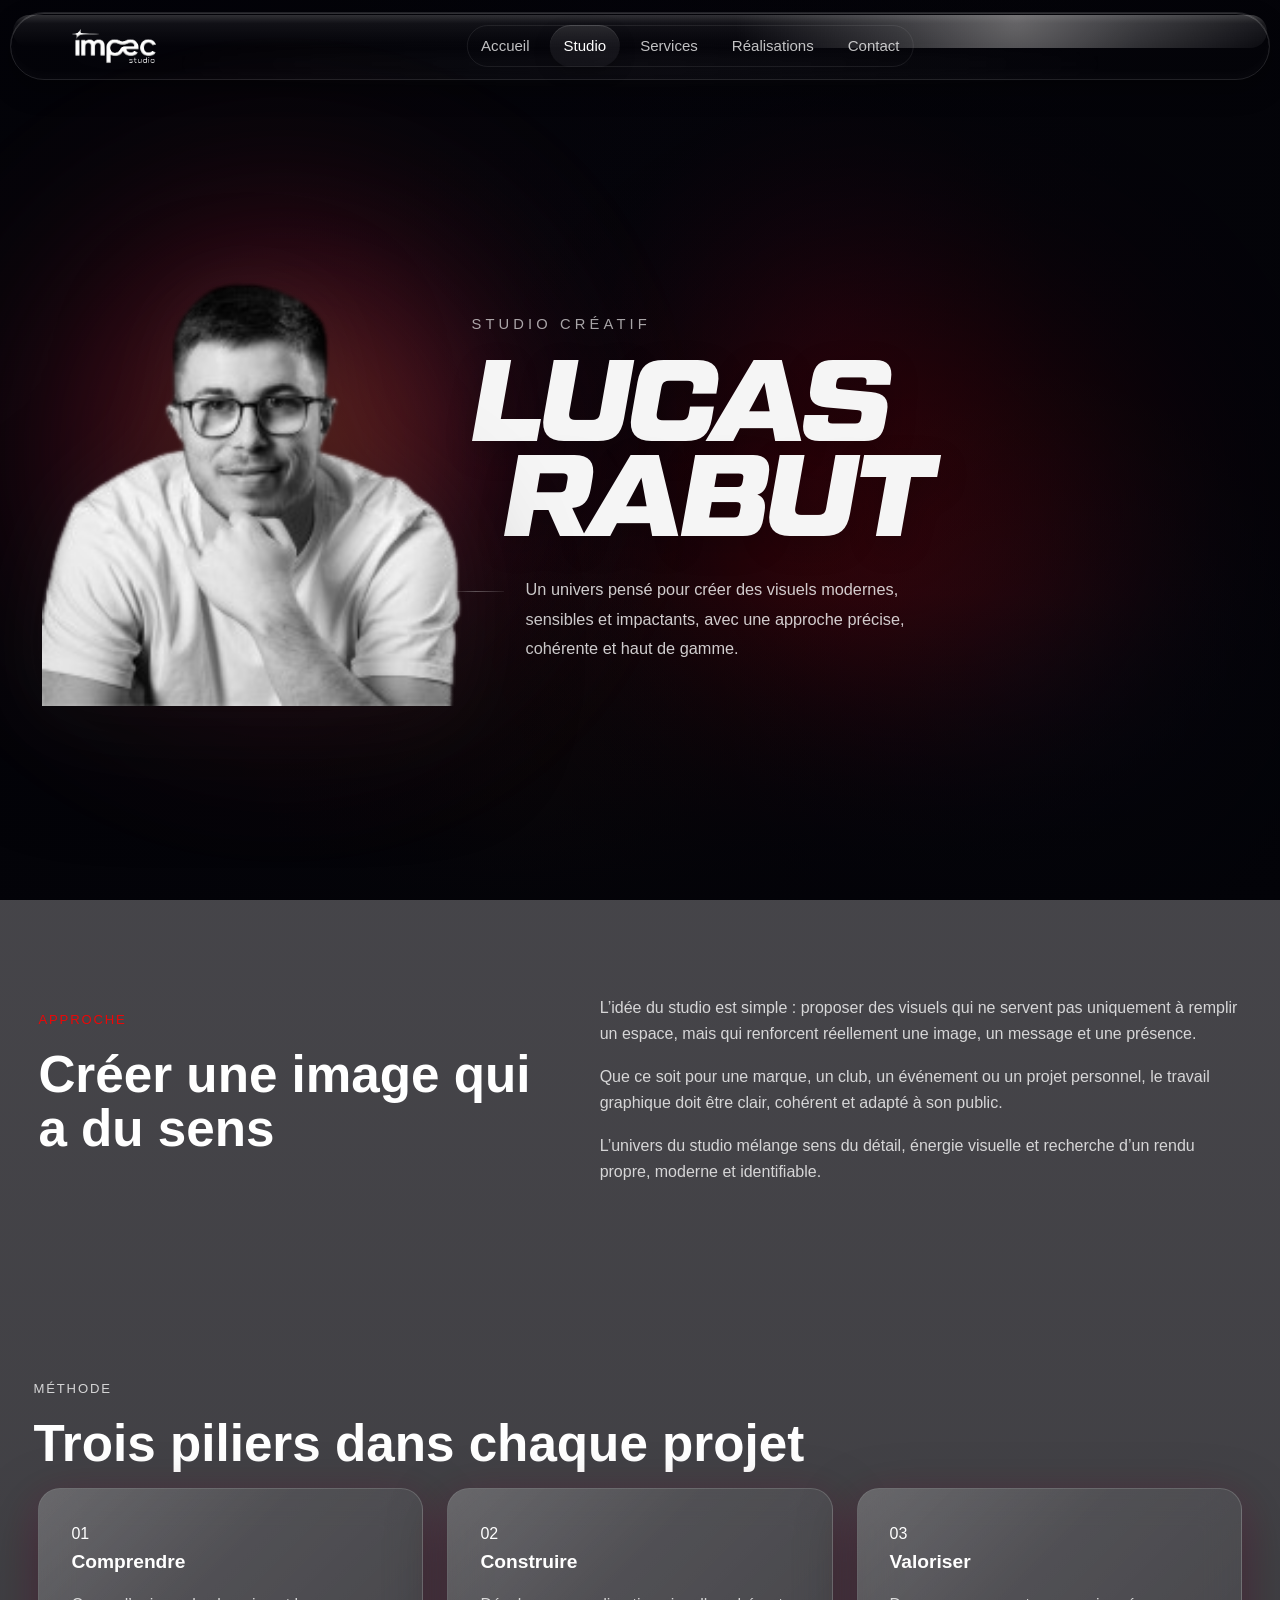
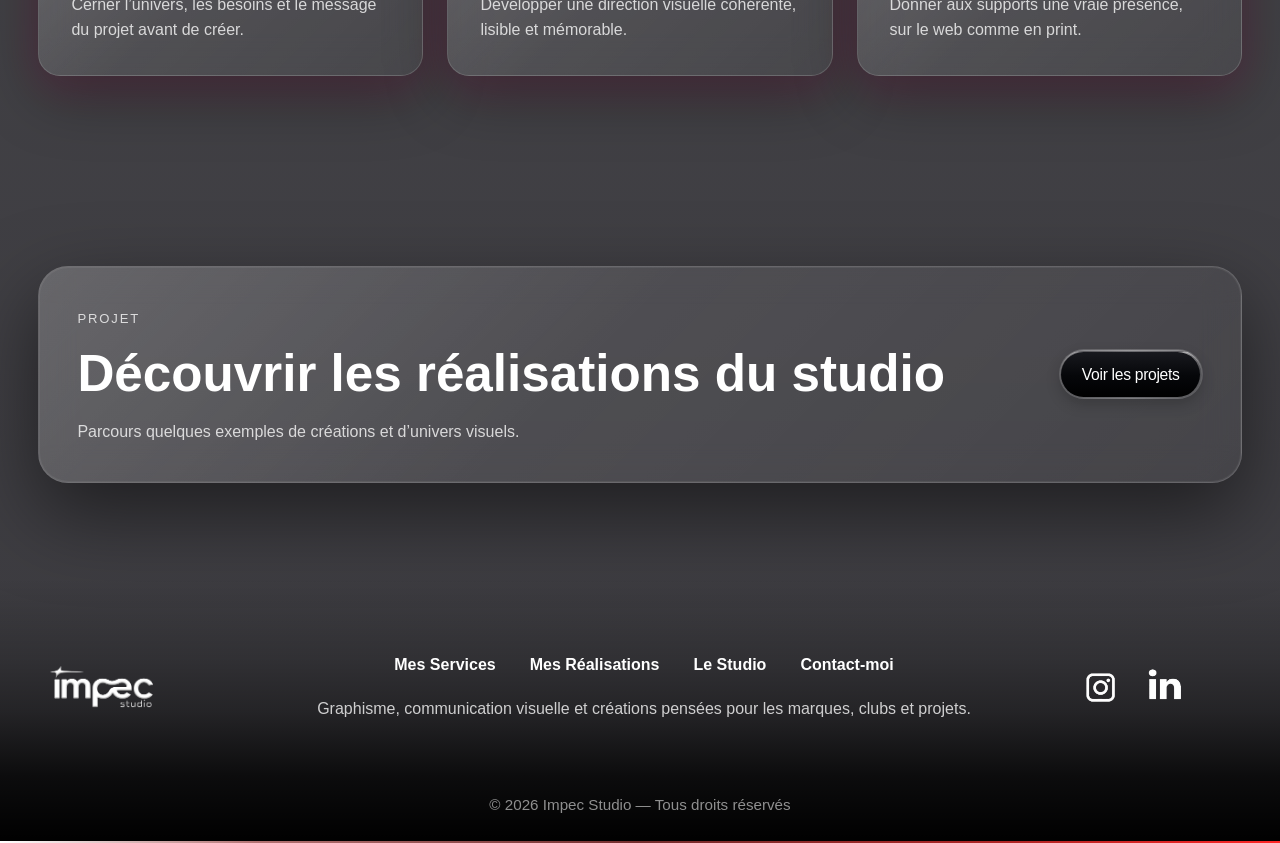
==== commit b904c710: "Mis à jour design, ajout services" ====
--- a/apropos.html
+++ b/apropos.html
@@ -125,5 +125,26 @@
     <div data-include="partials/footer.html"></div>
 
     <script src="assets/js/includes.js"></script>
+    <script>
+document.addEventListener("DOMContentLoaded", () => {
+    const updateTopState = () => {
+        document.body.classList.toggle("is-at-top", window.scrollY <= 10);
+    };
+
+    updateTopState();
+    window.addEventListener("scroll", updateTopState, { passive: true });
+
+    const toggle = document.querySelector(".menu-toggle");
+    const nav = document.querySelector(".site-nav");
+
+    if (toggle && nav) {
+        toggle.addEventListener("click", () => {
+            const opened = nav.classList.toggle("is-open");
+            toggle.classList.toggle("is-open", opened);
+            toggle.setAttribute("aria-expanded", opened ? "true" : "false");
+        });
+    }
+});
+</script>
 </body>
 </html>
--- a/assets/css/style.css
+++ b/assets/css/style.css
@@ -176,8 +176,9 @@
 }
 
 .section-heading {
-    max-width: 760px;
-    margin-bottom: 50px;
+    max-width: 900px;
+    margin-bottom: 10px;
+    margin-left: -5px;
 }
 
 .section-heading h2,
@@ -413,6 +414,17 @@
 .btn:active {
     transform: scale(1.03);
 }
+.btn-group {
+    display: grid;
+    grid-template-columns: repeat(3, 1fr);
+    gap: 20px;
+}
+
+.btn-group .btn {
+    width: 100%; /* important */
+}
+
+
 
 @keyframes btnBorderRun {
     from {
@@ -427,10 +439,9 @@
    6. HEADER
 ========================================================= */
 .site-header {
-    position: fixed;
+    position: absolute;
     top: 16px;
     left: 0;
-    transform: translateX(-50%);
     z-index: 1000;
     width: 100%;
     padding: 0 20px;
@@ -466,6 +477,18 @@
 
     backdrop-filter: blur(18px);
     -webkit-backdrop-filter: blur(18px);
+}
+
+.site-header.is-top-only {
+    opacity: 1;
+    visibility: visible;
+    transition: opacity 0.28s ease, visibility 0.28s ease;
+}
+
+body:not(.is-at-top) .site-header.is-top-only {
+    opacity: 0;
+    visibility: hidden;
+    pointer-events: none;
 }
 
 .header-shell::before {
@@ -518,7 +541,7 @@
 }
 
 .brand-logo {
-    height: 100px;
+    height: 140px;
     width: auto;
     object-fit: contain;
     filter: drop-shadow(0 4px 12px rgba(255,255,255,0.04));
@@ -582,6 +605,41 @@
 .header-container,
 .header-cta {
     display: none;
+}
+
+.menu-toggle {
+    display: none;
+    width: 44px;
+    height: 44px;
+    border: none;
+    background: transparent;
+    padding: 0;
+    margin-left: auto;
+    cursor: pointer;
+    position: relative;
+    z-index: 4;
+}
+
+.menu-toggle span {
+    display: block;
+    width: 24px;
+    height: 2px;
+    margin: 5px auto;
+    border-radius: 999px;
+    background: #fff;
+    transition: transform 0.28s ease, opacity 0.28s ease;
+}
+
+.menu-toggle.is-open span:nth-child(1) {
+    transform: translateY(7px) rotate(45deg);
+}
+
+.menu-toggle.is-open span:nth-child(2) {
+    opacity: 0;
+}
+
+.menu-toggle.is-open span:nth-child(3) {
+    transform: translateY(-7px) rotate(-45deg);
 }
 /* =========================================================
    7. IMAGES DE TITRE
@@ -718,6 +776,61 @@
 }
 
 /* =========================================================
+   8B. PINNED PAGE STACK
+========================================================= */
+
+.home-stack-scene {
+    position: relative;
+    height: 400vh; /* 4 pages */
+    margin: 0;
+    padding: 0;
+}
+
+.home-stack-sticky {
+    position: sticky;
+    top: 0;
+    height: 100vh;
+    overflow: hidden;
+}
+
+.home-stack-panel {
+    position: absolute;
+    inset: 0;
+    min-height: 100vh;
+    display: flex;
+    flex-direction: column;
+    justify-content: center;
+    padding: 110px 0 90px;
+    background: transparent;
+    transform: translateY(100%);
+    will-change: transform;
+}
+
+/* la première page est visible au départ */
+.home-stack-panel:first-child {
+    transform: translateY(0%);
+}
+
+/* même univers visuel */
+.home-stack-panel::before {
+    content: "";
+    position: absolute;
+    inset: 0;
+    z-index: -1;
+    background:
+        linear-gradient(rgba(5, 4, 10, 0.78), rgba(5, 4, 10, 0.82)),
+        url("../img/fond-site.png") center center / cover no-repeat;
+}
+
+/* ordre d’empilement */
+.intro-home-panel { z-index: 1; }
+.services-home-panel { z-index: 2; }
+.projects-home-panel { z-index: 3; }
+.cta-home-panel { z-index: 4; }
+
+
+
+/* =========================================================
    9. INTRO HOME
 ========================================================= */
 .intro-home {
@@ -830,7 +943,7 @@
    10. SERVICES / PROCESS
 ========================================================= */
 .services-home .container-wide {
-    width: min(99%, 1920px);
+    width: min(92%, 1520px);
 }
 
 .services-home {
@@ -838,119 +951,110 @@
 }
 
 .services-heading {
-    max-width: 900px;
-    margin: 0 auto 42px;
-    text-align: center;
-}
-
-.services-process-grid {
+    max-width: 980px;
+    margin-bottom: 34px;
+    margin-left: 0;
+    text-align: left;
+}
+
+.services-home-grid {
     display: grid;
     grid-template-columns: repeat(3, minmax(0, 1fr));
-    gap: 18px;
-    width: 100%;
-    max-width: 3000px;
-    padding: 0 0px;
-    margin: 0 auto;
-    align-items: stretch;
-}
-
-.process-card {
-    position: relative;
-    min-height: 820px;
+    gap: 28px;
+    align-items: start;
+}
+
+.services-home-grid .service-card-buttons .btn {
+    height: 48px;        /* hauteur */
+    padding: 0 30px;     /* largeur interne */
+    font-size: 0.85rem;  /* texte */
+    border-radius: 999px;
+}
+
+.service-card-buttons {
     display: flex;
     flex-direction: column;
-    border-radius: 32px;
-    overflow: hidden;
-    background: linear-gradient(
-        135deg,
-        rgba(255, 255, 255, 0.09),
-        rgba(255, 255, 255, 0.03)
-    );
-    border: 1px solid rgba(255, 255, 255, 0.12);
-    backdrop-filter: blur(14px);
-    -webkit-backdrop-filter: blur(14px);
-    box-shadow:
-        0 22px 55px rgba(0, 0, 0, 0.30),
-        inset 0 1px 0 rgba(255, 255, 255, 0.08);
-    transition:
-        transform 0.35s ease,
-        border-color 0.35s ease,
-        box-shadow 0.35s ease;
-}
-
-.process-card::before {
-    content: "";
-    position: absolute;
-    inset: 0;
-    background: linear-gradient(
-        135deg,
-        rgba(255, 255, 255, 0.08),
-        transparent 42%
-    );
-    pointer-events: none;
-    z-index: 1;
-}
-
-.process-card:hover {
-    transform: translateY(-6px);
-    border-color: rgba(235, 7, 7, 0.26);
-    box-shadow:
-        0 26px 60px rgba(0, 0, 0, 0.34),
-        0 0 24px rgba(235, 7, 7, 0.10);
-}
-
-/* IMAGE EN HAUT */
-.process-card > img {
-    position: relative;
-    z-index: 2;
-    width: 100%;
-    height: 400px;
-    object-fit: cover;
-    object-position: center center;
-    display: block;
-    flex-shrink: 0;
-}
-
-/* TEXTE EN DESSOUS DANS LE MEME BLOC */
-.process-card-content {
-    position: relative;
-    z-index: 2;
-    padding: 28px 30px 42px;
+}
+
+.service-home-card {
     display: flex;
     flex-direction: column;
-    justify-content: flex-start;
-    flex: 1;
-}
-
-.process-step-number {
-    display: inline-block;
-    margin-bottom: 18px;
-    padding-bottom: 6px;
-    border-bottom: 2px solid rgba(235, 7, 7, 0.45);
-    color: rgba(255, 255, 255, 0.82);
-    font-size: 0.92rem;
-    letter-spacing: 0.03em;
-}
-
-.process-card h3 {
-    margin-bottom: 18px;
-    font-size: clamp(2rem, 2.3vw, 3rem);
-    font-weight: 700;
-    line-height: 1.02;
-    text-transform: none;
-    letter-spacing: 0;
-}
-
-.process-card p:last-child {
-    color: rgba(255, 255, 255, 0.82);
-    line-height: 1.7;
-    margin: 0 0 24px 0;
-}
-
-.process-card-1,
-.process-card-2,
-.process-card-3 {
-    min-height: 760px;
+    align-items: stretch;
+    min-width: 0;
+}
+
+.service-home-card-media {
+    width: 100%;
+    border-radius: 18px;
+    overflow: hidden;
+    margin-bottom: 26px;
+}
+
+.service-home-card-media img {
+    width: 100%;
+    height: 300px;
+    object-fit: cover;
+    display: block;
+    border-radius: 18px;
+}
+
+.service-home-card-content {
+    display: flex;
+    flex-direction: column;
+    align-items: flex-start;
+    gap: 18px;
+}
+
+.service-home-card-top {
+    display: flex;
+    flex-direction: column;
+    align-items: flex-start;
+    gap: 16px;
+}
+
+.service-home-red-line {
+    width: 150px;
+    height: 2px;
+    background: 
+    linear-gradient(
+        to right,
+        rgba(255, 255, 255, 1) 0%,
+        rgba(255, 163, 163, 0.7) 20%,
+        rgba(255, 99, 99, 0.45) 50%,
+        rgba(255, 51, 51, 0.7) 80%,
+        rgb(255, 38, 38) 100%
+    );
+}
+
+.service-home-card-content h3 {
+    font-size: clamp(2rem, 2.6vw, 3.3rem);
+    line-height: 0.96;
+    margin: 0;
+}
+
+.service-home-card-content p {
+    width: 100%;
+    max-width: none;
+    color: var(--color-text-soft);
+    line-height: 1.68;
+    font-size: 1.02rem;
+}
+
+.service-card-buttons {
+    width: 100%;
+    max-width: none;
+    margin-top: 6px;
+    grid-template-columns: repeat(3, minmax(0, 1fr));
+    gap: 14px;
+}
+
+.service-card-buttons-4 {
+    grid-template-columns: repeat(2, minmax(0, 1fr));
+}
+
+.service-card-buttons .btn {
+    min-height: 52px;
+    width: 100%;
 }
 
 /* BOUTON */
@@ -1394,87 +1498,7 @@
     gap: 18px;
 }
 
-/* responsive */
-@media (max-width: 1100px) {
-    .studio-hero-stage {
-        grid-template-columns: 1fr;
-        align-items: end;
-        padding: 60px 0 30px;
-    }
-
-    .studio-hero-portrait {
-        position: absolute;
-        left: 50%;
-        bottom: 0;
-        transform: translateX(-50%);
-        width: min(52vw, 430px);
-        margin-left: 0;
-        opacity: 0.92;
-    }
-
-    .studio-hero-text {
-        justify-self: center;
-        align-self: start;
-        width: 100%;
-        max-width: 760px;
-        text-align: center;
-        transform: none;
-        margin-right: 0;
-        padding-top: 34px;
-    }
-
-    .studio-hero-title span:last-child {
-        margin-left: 0;
-    }
-
-    .studio-hero-description {
-        margin-left: auto;
-        margin-right: auto;
-        padding-left: 0;
-    }
-
-    .studio-hero-description::before {
-        display: none;
-    }
-}
-
-@media (max-width: 700px) {
-    .studio-hero {
-        min-height: auto;
-    }
-
-    .studio-hero-stage {
-        min-height: calc(100vh - var(--header-height));
-        padding: 32px 0 20px;
-    }
-
-    .studio-hero-portrait {
-        width: min(78vw, 330px);
-    }
-
-    .studio-hero-kicker {
-        margin-bottom: 14px;
-        font-size: 0.8rem;
-        letter-spacing: 0.22em;
-    }
-
-    .studio-hero-title {
-        font-size: clamp(3rem, 15vw, 5rem);
-        text-align: center;
-    }
-
-    .studio-hero-description {
-        margin-top: 22px;
-        max-width: 92%;
-        font-size: 0.96rem;
-        line-height: 1.65;
-        text-align: center;
-    }
-
-    .about-grid {
-        grid-template-columns: 1fr;
-    }
-}
+
 /* =========================================================
    14. VALEURS
 ========================================================= */
@@ -1497,56 +1521,301 @@
 /* =========================================================
    15. CONTACT
 ========================================================= */
-.contact-grid {
+
+
+.contact-showcase {
+    position: relative;
+    padding: 170px 0 110px;
+    overflow: hidden;
+    background: transparent;
+}
+
+.contact-showcase::before {
+    content: "";
+    position: absolute;
+    inset: 0;
+    pointer-events: none;
+    background:
+        radial-gradient(circle at 18% 25%, rgba(235, 7, 7, 0.16), transparent 22%),
+        radial-gradient(circle at 70% 18%, rgba(255, 106, 61, 0.16), transparent 24%),
+        radial-gradient(circle at 82% 72%, rgba(122, 0, 255, 0.10), transparent 24%),
+        radial-gradient(circle at 38% 78%, rgba(241, 27, 27, 0.10), transparent 26%);
+    z-index: 0;
+}
+
+.contact-shell {
+    position: relative;
+    z-index: 1;
+    padding: 52px;
+    border-radius: 34px;
+    min-height: 760px;
+    overflow: hidden;
+    background: transparent;
+    border: none;
+    backdrop-filter: none;
+    -webkit-backdrop-filter: none;
+}
+
+.contact-shell::after {
+    content: "";
+    position: absolute;
+    inset: 0;
+    pointer-events: none;
+    background:
+        linear-gradient(to right, rgba(5,4,10,0.12), rgba(5,4,10,0.02)),
+        radial-gradient(circle at 30% 20%, rgba(235, 7, 7, 0.10), transparent 25%),
+        radial-gradient(circle at 75% 35%, rgba(255, 106, 61, 0.08), transparent 22%);
+    z-index: 0;
+}
+
+.contact-bg-word {
+    position: absolute;
+    top: 42px;
+    left: 50%;
+    transform: translateX(-50%);
+    font-family: "Tactic Sans", Arial, Helvetica, sans-serif;
+    font-size: clamp(5rem, 15vw, 10rem);
+    line-height: 0.9;
+    letter-spacing: -0.05em;
+    color: rgba(255, 255, 255, 0.1);
+    pointer-events: none;
+    user-select: none;
+    z-index: 0;
+    text-transform: uppercase;
+}
+
+.contact-showcase-grid {
+    position: relative;
+    z-index: 1;
     display: grid;
-    grid-template-columns: 0.9fr 1.1fr;
-    gap: 28px;
-}
-
-.contact-info-card,
-.contact-form {
-    padding: 34px;
-    border-radius: var(--radius-lg);
-}
-
-.contact-info-list {
-    list-style: none;
+    grid-template-columns: 0.88fr 1.12fr;
+    gap: 34px;
+    align-items: end;
+    min-height: 640px;
+}
+
+.contact-showcase-left {
+    display: flex;
+    flex-direction: column;
+    justify-content: flex-end;
+    padding-right: 12px;
+}
+
+.contact-pill {
+    display: inline-flex;
+    align-items: center;
+    width: fit-content;
+    min-height: 42px;
+    padding: 0 18px;
+    margin-bottom: 26px;
+    border-radius: 999px;
+    color: #fff;
+    font-size: 0.9rem;
+    background:
+        linear-gradient(135deg, rgba(0,0,0,0.55), rgba(0,0,0,0.35));
+    border: 1px solid rgba(255,255,255,0.06);
+    backdrop-filter: blur(14px);
+    -webkit-backdrop-filter: blur(14px);
+    box-shadow:
+        inset 0 1px 0 rgba(255,255,255,0.10),
+        0 10px 24px rgba(0,0,0,0.22);
+}
+
+
+.contact-showcase-left h1 {
+    font-family: "Tactic Sans", Arial, Helvetica, sans-serif;
+    font-style: italic;
+    font-weight: 900;
+
+    font-size: clamp(4.5rem, 9vw, 3rem); 
+    line-height: 0.9;
+
+    color: rgba(255,255,255,0.65);
+}
+.contact-intro {
+    max-width: 430px;
+    color: rgba(255,255,255,0.55);
+    margin-bottom: 34px;
+    line-height: 1.75;
+}
+
+.contact-cards {
     display: grid;
     gap: 14px;
-    margin-top: 18px;
-}
-
-.form-row {
-    display: grid;
-    grid-template-columns: 1fr 1fr;
-    gap: 16px;
-}
-
-.form-group {
-    display: grid;
-    gap: 10px;
-    margin-bottom: 18px;
-}
-
-.form-group label {
-    color: var(--color-text-soft);
-}
-
-.form-group input,
-.form-group textarea {
-    background: rgba(255, 255, 255, 0.05);
-    border: 1px solid rgba(255, 255, 255, 0.10);
-    border-radius: 16px;
-    padding: 15px 16px;
-    color: var(--color-text);
+    max-width: 520px;
+}
+
+.contact-link-card {
+    display: flex;
+    align-items: center;
+    justify-content: space-between;
+    gap: 18px;
+    padding: 22px 24px;
+    border-radius: 22px;
+    background:
+        linear-gradient(135deg, rgba(0,0,0,0.55), rgba(0,0,0,0.35));
+    border: 1px solid rgba(255,255,255,0.06);
+    transition:
+        transform 0.3s ease,
+        border-color 0.3s ease,
+        box-shadow 0.3s ease;
+}
+
+.contact-link-card:hover {
+    transform: translateY(-4px);
+    border-color: rgba(255,255,255,0.18);
+    box-shadow:
+        0 18px 38px rgba(0,0,0,0.22),
+        0 0 24px rgba(235, 7, 7, 0.08);
+}
+
+.contact-link-card-text {
+    display: flex;
+    flex-direction: column;
+    gap: 4px;
+}
+
+.contact-link-label {
+    font-size: 0.82rem;
+    color: rgba(255,255,255,0.55);
+    text-transform: uppercase;
+    letter-spacing: 0.08em;
+}
+
+.contact-link-card strong {
+    font-size: 1rem;
+    color: rgba(255,255,255,0.55);
+    font-weight: 600;
+}
+
+.contact-link-arrow {
+    display: inline-flex;
+    align-items: center;
+    justify-content: center;
+    width: 42px;
+    height: 42px;
+    border-radius: 999px;
+    background: rgba(255,255,255,0.06);
+    border: 1px solid rgba(255,255,255,0.10);
+    color: #fff;
+    flex-shrink: 0;
+}
+
+.contact-showcase-right {
+    display: flex;
+    align-items: end;
+}
+
+.contact-form-showcase {
+    width: 100%;
+    padding: 0;
+    background: transparent;
+    border: none;
+    box-shadow: none;
+}
+
+.contact-form-showcase .form-group {
+    margin-bottom: 14px;
+    padding: 0;
+    border-radius: 22px;
+    background: linear-gradient(135deg, rgba(0,0,0,0.55), rgba(0,0,0,0.35));
+    border: 1px solid rgba(255,255,255,0.06);
+    box-shadow: 0 18px 38px rgba(0,0,0,0.22);
+    overflow: hidden;
+    transition:
+        transform 0.3s ease,
+        border-color 0.3s ease,
+        box-shadow 0.3s ease;
+}
+
+.contact-form-showcase .form-group:hover {
+    transform: translateY(-4px);
+    border-color: rgba(255,255,255,0.18);
+    box-shadow:
+        0 18px 38px rgba(0,0,0,0.22),
+        0 0 24px rgba(235, 7, 7, 0.08);
+}
+
+.contact-form-showcase .form-group:last-of-type {
+    margin-bottom: 14px;
+}
+
+.contact-form-showcase input,
+.contact-form-showcase textarea {
+    width: 100%;
+    background: transparent;
+    border: none;
+    border-radius: 0;
+    color: #fff;
+    padding: 16px 18px;
     outline: none;
-    transition: var(--transition);
-}
-
-.form-group input:focus,
-.form-group textarea:focus {
-    border-color: rgba(215, 184, 154, 0.5);
-}
+    box-shadow: none;
+}
+
+.contact-form-showcase input::placeholder,
+.contact-form-showcase textarea::placeholder {
+    color: rgba(255,255,255,0.48);
+}
+
+.contact-form-showcase input:focus,
+.contact-form-showcase textarea:focus {
+    border-color: rgba(255, 106, 61, 0.42);
+    box-shadow:
+        0 0 0 1px rgba(255, 106, 61, 0.15),
+        0 0 26px rgba(235, 7, 7, 0.08);
+    transform: translateY(-1px);
+}
+
+.contact-form-showcase textarea {
+    min-height: 260px;
+    resize: vertical;
+}
+
+.btn-contact-submit {
+    width: 100%;
+    min-height: 58px;
+    font-size: 1rem;
+}
+
+.contact-link-card {
+    transition: 
+        background 0.4s ease,
+        border-color 0.4s ease,
+        box-shadow 0.4s ease,
+        transform 0.3s ease;
+}
+
+.contact-link-card:hover {
+    border-color: rgba(255,255,255,0.14);
+    box-shadow:
+        0 20px 50px rgba(0,0,0,0.35),
+        0 0 30px rgba(255, 60, 60, 0.15);
+
+    transform: translateY(-4px);
+}
+.contact-form-showcase:hover {
+    background: transparent;
+    border: none;
+    box-shadow: none;
+    transform: none;
+}
+.contact-form-showcase input,
+.contact-form-showcase textarea {
+    background:
+        linear-gradient(180deg, rgba(0,0,0,0.6), rgba(0,0,0,0.4));
+    border: 1px solid rgba(255,255,255,0.06);
+}
+
+.contact-form-showcase input:focus,
+.contact-form-showcase textarea:focus {
+    border-color: rgba(255, 106, 61, 0.4);
+
+    box-shadow:
+        0 0 0 1px rgba(255, 106, 61, 0.2),
+        0 0 20px rgba(255, 60, 60, 0.15);
+}
+
+
 
 /* =========================================================
    16. CTA
@@ -1598,36 +1867,102 @@
    17. FOOTER
 ========================================================= */
 .site-footer {
-    background: transparent;
-}
-
-.footer-top {
-    padding: 70px 0 40px;
+    background: linear-gradient(
+        to bottom,
+        rgba(0, 0, 0, 0) 0%,
+        rgba(0, 0, 0, 0.20) 30%,
+        rgba(0, 0, 0, 0.40) 50%,
+        rgba(0, 0, 0, 0.80) 75%,
+        rgba(0, 0, 0, 1) 100%
+    );
+}
+
+.footer-line {
+    width: 100%;
+    height: 2px;
+    background: 
+    linear-gradient(
+        to right,
+        rgba(255, 255, 255, 1) 0%,
+        rgba(255, 163, 163, 0.7) 20%,
+        rgba(255, 99, 99, 0.45) 50%,
+        rgba(255, 51, 51, 0.7) 80%,
+        rgb(255, 38, 38) 100%
+    );
+}
+
+.footer-main.footer-main-inline {
     display: grid;
-    grid-template-columns: 1.2fr 0.8fr 0.8fr;
-    gap: 30px;
-}
-
-.footer-title {
-    font-size: 1rem;
-    font-weight: 700;
-    margin-bottom: 14px;
-    color: var(--color-text);
-}
-
-.footer-col p,
-.footer-col a {
+    grid-template-columns: auto 1fr auto;
+    gap: 34px;
+    align-items: center;
+    padding: 34px 0 20px;
+}
+
+.footer-left {
+    display: flex;
+    align-items: center;
+    justify-content: flex-start;
+    margin-left: -50px;
+}
+
+.footer-brand-logo {
+    width: 230px;
+    height: auto;
+    object-fit: contain;
+}
+
+.footer-center {
+    display: flex;
+    flex-direction: column;
+    align-items: center;
+    justify-content: center;
+    gap: 18px;
+    text-align: center;
+}
+
+.footer-nav {
+    display: flex;
+    align-items: center;
+    justify-content: center;
+    gap: 34px;
+    flex-wrap: wrap;
+}
+
+.footer-nav a {
+    color: #fff;
+    font-weight: 600;
+    transition: opacity 0.25s ease;
+}
+
+.footer-nav a:hover {
+    opacity: 0.75;
+}
+
+.footer-baseline {
+    max-width: 720px;
     color: var(--color-text-soft);
-}
-
-.footer-links {
-    list-style: none;
-    display: grid;
-    gap: 10px;
+    line-height: 1.6;
+}
+
+.footer-right {
+    display: flex;
+    align-items: center;
+    justify-content: flex-end;
+    gap: 2px;
+    margin-right: 50px;
+
+}
+
+.img-footer {
+    width: 60px;
+    height: 60px;
+    object-fit: contain;
 }
 
 .footer-bottom {
-    padding: 18px 0;
+    padding: 12px 0 24px;
+    text-align: center;
 }
 
 .footer-bottom p {
@@ -1638,13 +1973,44 @@
 /* =========================================================
    18. PAGE PROJETS
 ========================================================= */
+/* =========================
+   ZOOM HOVER PROJETS
+========================= */
+
+.project-card-page {
+    transition: transform 0.4s ease;
+}
+
+.project-card-page img {
+    transition: transform 0.6s cubic-bezier(0.22, 1, 0.36, 1);
+}
+
+/* effet zoom */
+.project-card-page:hover img {
+    transform: scale(1.08);
+}
+
+/* petit lift optionnel (propre avec ton style) */
+.project-card-page:hover {
+    transform: translateY(-6px);
+}
 .projects-page .container-wide,
 .projects-page .container {
-    width: min(99%, 2200px);
+    width: min(90%, 2200px);
 }
 
 .projects-page {
     background: transparent;
+}
+
+.titre-img-projets{
+    display: block;
+    max-width: 1000px;
+    width: 100%;
+    margin: -150px auto -50px auto;
+    opacity: 0.95;
+    padding-top: 35px;
+    margin-bottom: -170px;
 }
 
 .projects-grid-page {
@@ -2454,77 +2820,10 @@
 
 .reveal-on-scroll.is-visible {
     opacity: 1;
-    transform: translate(0, 0);
-}
-.reveal-on-scroll.is-visible {
-    opacity: 1;
     transform: none;
 }
 
-/* RESPONSIVE */
-@media (max-width: 1200px) {
-    .pjbc-editorial-grid,
-    .pjbc-compo-top,
-    .pjbc-compo-bottom {
-        grid-template-columns: 1fr;
-    }
-
-    .pjbc-meta-row,
-    .pjbc-next-projects {
-        grid-template-columns: 1fr;
-    }
-
-    .pjbc-sf2 {
-        min-height: 700px;
-        margin-left: 0;
-    }
-
-    .pjbc-phone-card-top,
-    .pjbc-phone-card-bottom {
-        width: min(480px, 84vw);
-        margin-left: auto;
-        margin-right: auto;
-    }
-
-    .pjbc-phone-overlap-top {
-        margin-top: -100px;
-    }
-
-    .pjbc-four-grid {
-        margin-left: 0;
-        max-width: none;
-    }
-}
-
-@media (max-width: 900px) {
-    .pjbc-editorial-right {
-        padding-top: 0;
-    }
-
-    .pjbc-strip-item {
-        flex: 0 0 240px;
-    }
-
-    .pjbc-strip-item img {
-        height: 320px;
-    }
-}
-
-@media (max-width: 700px) {
-    .pjbc-top-posters,
-    .pjbc-four-grid {
-        grid-template-columns: 1fr;
-    }
-
-    .pjbc-phone-card-top,
-    .pjbc-phone-card-bottom {
-        width: min(320px, 84vw);
-    }
-
-    .pjbc-next-card {
-        min-height: 430px;
-    }
-}
+
 
 /* =========================================================
    PROJECT 2 PAGE
@@ -2594,7 +2893,7 @@
 }
 
 .project2-editorial-left h2 {
-    font-size: clamp(3rem, 6vw, 6rem);
+    font-size: clamp(4rem, 4.4vw, 5rem);
     line-height: 0.95;
     letter-spacing: -0.04em;
     max-width: 720px;
@@ -2663,27 +2962,27 @@
 
 .project2-horizontal-sticky {
     position: sticky;
-    top: 0;
-    height: 100vh;
+    top: calc(var(--header-height) + 18px);
+    height: calc(100vh - var(--header-height) - 34px);
     overflow: hidden;
     display: flex;
-    align-items: center;
+    align-items: flex-start;
 }
 
 .project2-horizontal-track {
     display: flex;
     align-items: center;
-    gap: 10vw;
+    gap: 3vw;
     width: max-content;
-    padding: 0 10vw 0 16vw;
+    padding: 0 4vw 0 8vw;
     will-change: transform;
 }
 
 .project2-slide {
     flex: 0 0 112vw;
-    height: 100vh;
+    height: calc(100vh - var(--header-height) - 34px);
     display: flex;
-    align-items: center;
+    align-items: flex-start;
     opacity: 1;
     transform: none;
     transition:
@@ -2748,7 +3047,7 @@
 .project2-progress {
     position: absolute;
     left: 50%;
-    bottom: 1.5vh;
+    bottom: -1px;
     transform: translateX(-50%);
     width: min(42vw, 520px);
     height: 6px;
@@ -2766,7 +3065,7 @@
     background: linear-gradient(
         90deg,
         rgba(255,255,255,0.35),
-        rgba(255,255,255,0.95)
+        rgba(255, 255, 255, 0.95)
     );
     box-shadow: 0 0 12px rgba(255,255,255,0.18);
 }
@@ -2775,15 +3074,15 @@
    PANEL 1
 ========================= */
 .project2-slide-intro {
-    flex-basis: 118vw;
+    flex-basis: 102vw;
 }
 
 .project2-layout-intro {
     position: relative;
-    grid-template-columns: 0.28fr 0.16fr 0.56fr;
+    grid-template-columns: 0.35fr 0.165fr 0.56fr;
     width: 68vw;
     align-items: start;
-    column-gap: 1rem;
+    column-gap: 0rem;
 }
 
 /* TEXTE */
@@ -2791,7 +3090,7 @@
     align-self: start;
     margin-top: 7vh;
     padding-right: 1vw;
-    transform: translateX(-10vw);
+    transform: translateX(-2vw);
     z-index: 6;
 }
 
@@ -2800,12 +3099,12 @@
     position: relative;
     display: grid;
     grid-template-rows: repeat(3, 1fr);
-    gap: 0.7rem;
-    height: 34vw;
-    max-height: 640px;   /* enlève le blocage à 100px */
-    min-height: 420px;
+    gap: -1.58rem;
+    height: 46vw;
+    max-height: 200px;
+    min-height: 0px;
     align-self: start;
-    margin-top: 1vh;
+    margin-top: 1.4vh;
     z-index: 4;
 }
 
@@ -2878,13 +3177,13 @@
    PANEL 2
 ========================= */
 .project2-slide-gallery {
-    flex-basis: 82vw; /* rapproche le panel 2 du panel 1 */
+    flex-basis: 62vw; /* rapproche le panel 2 du panel 1 */
 }
 
 .project2-layout-social {
     position: relative;
-    grid-template-columns: 0.24fr 0.76fr;
-    width: 60vw;
+    grid-template-columns: 0.2fr 0.8fr;
+    width: 58vw;
     align-items: start;
     gap: 0;
 }
@@ -2901,25 +3200,31 @@
 /* zone visuelle du panel 2 */
 .project2-gallery-and-mockup {
     position: relative;
-    display: block;      /* on casse le lien grille/tel */
+    display: block;
     width: 100%;
-    min-height: 46vw;
-    margin-top: 7vh;
+    min-height: 40vw;
+    margin-top: 0;
+}
+
+.project2-layout-social {
+    align-items: center;
 }
 
 /* grille 2x2 indépendante */
 .project2-grid-gallery {
     position: relative;
     width: 100%;
-    max-width: 900px;
+    max-width: 560px;
     display: grid;
     grid-template-columns: repeat(2, minmax(0, 1fr));
     gap: 0.35rem 0.001rem;
     align-items: center;
     margin: 0;
-    transform: translateX(-7vw) translateY(0);
+    transform: translateX(-15vw) translateY(1vh);
     z-index: 3;
     justify-content: start;
+    row-gap: 0rem;
+    column-gap: 0rem;
 }
 
 .project2-grid-gallery .project2-card {
@@ -2932,14 +3237,34 @@
     object-fit: contain;
 }
 
+.project2-card-square:nth-child(1) {
+    margin-right: -1.6rem;  /* espace avec 2 */
+    margin-bottom: 0.1rem; /* espace avec 3 */
+}
+
+.project2-card-square:nth-child(2) {
+    margin-left: -1.6rem;   /* espace avec 1 */
+    margin-bottom: 0.1rem; /* espace avec 4 */
+}
+
+.project2-card-square:nth-child(3) {
+    margin-right: -1.5rem;  /* espace avec 4 */
+    margin-top: 0.1rem;    /* espace avec 1 */
+}
+
+.project2-card-square:nth-child(4) {
+    margin-left: -1.5rem;   /* espace avec 3 */
+    margin-top: 0.1rem;    /* espace avec 2 */
+}
+
 /* téléphone 2 totalement indépendant */
 .project2-card-mockup-right {
     position: absolute;
-    right: -18vw;
-    bottom: -10vh;
-    width: 45vw;          /* grossit le tel */
+    right: -12vw;
+    bottom: -40vh;
+    width: 65vw;          /* grossit le tel */
     max-width: 1000px;
-    transform: rotate(-10deg);
+    transform: rotate(-12deg);
     z-index: 8;
     pointer-events: none;
 }
@@ -2991,12 +3316,12 @@
     --slide-progress: 0;
 }
 
-/* texte */
+/* texte général */
 .project2-copy {
-    opacity: calc(0.22 + (var(--slide-progress) * 0.78));
+    opacity: calc(0.26 + (var(--slide-progress) * 0.74));
     transform:
-        translateY(calc((1 - var(--slide-progress)) * 42px))
-        scale(calc(0.94 + (var(--slide-progress) * 0.06)));
+        translateY(calc((1 - var(--slide-progress)) * 26px))
+        scale(calc(0.96 + (var(--slide-progress) * 0.04)));
     transition:
         opacity 0.22s linear,
         transform 0.22s linear;
@@ -3005,7 +3330,7 @@
 
 /* cartes générales */
 .project2-card {
-    opacity: calc(0.18 + (var(--slide-progress) * 0.82));
+    opacity: calc(0.22 + (var(--slide-progress) * 0.78));
     transition:
         opacity 0.22s linear,
         transform 0.22s linear,
@@ -3013,47 +3338,51 @@
     will-change: transform, opacity, filter;
 }
 
-/* PANEL 1 */
+/* =========================
+   PANEL 1
+========================= */
 .project2-card-stack-top {
     transform:
-        translateY(calc(-8px + ((1 - var(--slide-progress)) * 28px)))
-        translateX(calc((1 - var(--slide-progress)) * -10px))
-        scale(calc(0.9 + (var(--slide-progress) * 0.1)));
+        translateY(calc(-8px + ((1 - var(--slide-progress)) * 12px)))
+        translateX(calc((1 - var(--slide-progress)) * -6px))
+        scale(calc(0.95 + (var(--slide-progress) * 0.05)));
 }
 
 .project2-card-stack-middle {
     transform:
-        translateY(calc((1 - var(--slide-progress)) * 18px))
-        scale(calc(0.9 + (var(--slide-progress) * 0.1)));
+        translateY(calc((1 - var(--slide-progress)) * 8px))
+        scale(calc(0.95 + (var(--slide-progress) * 0.05)));
 }
 
 .project2-card-stack-bottom {
     transform:
-        translateY(calc(8px + ((1 - var(--slide-progress)) * 12px)))
-        translateX(calc((1 - var(--slide-progress)) * 10px))
-        scale(calc(0.9 + (var(--slide-progress) * 0.1)));
+        translateY(calc(8px + ((1 - var(--slide-progress)) * 10px)))
+        translateX(calc((1 - var(--slide-progress)) * 6px))
+        scale(calc(0.95 + (var(--slide-progress) * 0.05)));
 }
 
 .project2-card-feature {
     transform:
-        translateY(calc((1 - var(--slide-progress)) * 36px))
-        scale(calc(0.94 + (var(--slide-progress) * 0.06)));
+        translateY(calc((1 - var(--slide-progress)) * 18px))
+        scale(calc(0.97 + (var(--slide-progress) * 0.03)));
 }
 
 .project2-card-mockup-left {
     transform:
-        rotate(calc(25deg - ((1 - var(--slide-progress)) * 8deg)))
-        translateY(calc((1 - var(--slide-progress)) * 34px))
-        scale(calc(0.9 + (var(--slide-progress) * 0.1)));
-}
-
-/* PANEL 2 */
+        rotate(calc(25deg - ((1 - var(--slide-progress)) * 5deg)))
+        translateY(calc((1 - var(--slide-progress)) * 16px))
+        scale(calc(0.96 + (var(--slide-progress) * 0.04)));
+}
+
+/* =========================
+   PANEL 2
+========================= */
 .project2-social-copy {
-    opacity: calc(0.18 + (var(--slide-progress) * 0.82));
+    opacity: calc(0.24 + (var(--slide-progress) * 0.76));
     transform:
-        translateX(calc(-18vw + ((1 - var(--slide-progress)) * -18px)))
-        translateY(calc((1 - var(--slide-progress)) * 26px))
-        scale(calc(0.94 + (var(--slide-progress) * 0.06)));
+        translateX(calc(-18vw + ((1 - var(--slide-progress)) * -8px)))
+        translateY(calc((1 - var(--slide-progress)) * 12px))
+        scale(calc(0.96 + (var(--slide-progress) * 0.04)));
     transition:
         opacity 0.22s linear,
         transform 0.22s linear;
@@ -3061,168 +3390,64 @@
 
 .project2-card-square:nth-child(1) {
     transform:
-        translateY(calc((1 - var(--slide-progress)) * 26px))
-        scale(calc(0.9 + (var(--slide-progress) * 0.1)));
+        translateY(calc((1 - var(--slide-progress)) * 10px))
+        scale(calc(0.96 + (var(--slide-progress) * 0.04)));
 }
 
 .project2-card-square:nth-child(2) {
     transform:
-        translateY(calc((1 - var(--slide-progress)) * 14px))
-        scale(calc(0.9 + (var(--slide-progress) * 0.1)));
+        translateY(calc((1 - var(--slide-progress)) * 6px))
+        scale(calc(0.96 + (var(--slide-progress) * 0.04)));
 }
 
 .project2-card-square:nth-child(3) {
     transform:
-        translateY(calc((1 - var(--slide-progress)) * 34px))
-        scale(calc(0.9 + (var(--slide-progress) * 0.1)));
+        translateY(calc((1 - var(--slide-progress)) * 12px))
+        scale(calc(0.96 + (var(--slide-progress) * 0.04)));
 }
 
 .project2-card-square:nth-child(4) {
     transform:
-        translateY(calc((1 - var(--slide-progress)) * 20px))
-        scale(calc(0.9 + (var(--slide-progress) * 0.1)));
+        translateY(calc((1 - var(--slide-progress)) * 8px))
+        scale(calc(0.96 + (var(--slide-progress) * 0.04)));
 }
 
 .project2-card-mockup-right {
     transform:
-        rotate(calc(-10deg + ((1 - var(--slide-progress)) * 7deg)))
-        translateY(calc((1 - var(--slide-progress)) * 40px))
-        scale(calc(0.9 + (var(--slide-progress) * 0.1)));
-}
-
-/* PANEL 3 */
+        rotate(calc(-12deg + ((1 - var(--slide-progress)) * 5deg)))
+        translateY(calc((1 - var(--slide-progress)) * 18px))
+        scale(calc(0.96 + (var(--slide-progress) * 0.04)));
+}
+
+/* =========================
+   PANEL 3
+========================= */
 .project2-card-ending-back {
+    opacity: 1;
     transform:
-        translateX(calc((1 - var(--slide-progress)) * -34px))
-        translateY(calc((1 - var(--slide-progress)) * 22px))
-        scale(calc(0.92 + (var(--slide-progress) * 0.08)));
+        translateX(calc((1 - var(--slide-progress)) * -18px))
+        translateY(calc((1 - var(--slide-progress)) * 10px))
+        scale(calc(0.96 + (var(--slide-progress) * 0.04)));
 }
 
 .project2-card-ending-front {
+    opacity: 1;
     transform:
-        translateX(calc((1 - var(--slide-progress)) * 34px))
-        translateY(calc((1 - var(--slide-progress)) * 8px))
-        scale(calc(0.9 + (var(--slide-progress) * 0.1)));
+        translateX(calc((1 - var(--slide-progress)) * 18px))
+        translateY(calc((1 - var(--slide-progress)) * 6px))
+        scale(calc(0.96 + (var(--slide-progress) * 0.04)));
 }
 
 /* quand le panel est inactif */
 .project2-slide:not(.is-active) .project2-copy,
 .project2-slide:not(.is-active) .project2-card {
-    filter: blur(1.5px);
-}
-
-/* mobile : on coupe ces anims pour éviter de casser la lecture */
-@media (max-width: 1100px) {
-    .project2-copy,
-    .project2-card,
-    .project2-social-copy,
-    .project2-card-stack-top,
-    .project2-card-stack-middle,
-    .project2-card-stack-bottom,
-    .project2-card-feature,
-    .project2-card-mockup-left,
-    .project2-card-square:nth-child(1),
-    .project2-card-square:nth-child(2),
-    .project2-card-square:nth-child(3),
-    .project2-card-square:nth-child(4),
-    .project2-card-mockup-right,
-    .project2-card-ending-back,
-    .project2-card-ending-front {
-        opacity: 1 !important;
-        filter: none !important;
-        transform: none !important;
-        transition: none !important;
-    }
-}
-/* =========================
-   RESPONSIVE
-========================= */
-@media (max-width: 1100px) {
-    .project2-horizontal-section {
-        min-height: auto;
-    }
-
-    .project2-horizontal-sticky {
-        position: relative;
-        top: auto;
-        height: auto;
-        overflow: visible;
-        padding: 2rem 0 4rem;
-    }
-
-    .project2-horizontal-track {
-        display: grid;
-        gap: 3rem;
-        width: 100%;
-        padding: 0 4%;
-        transform: none !important;
-    }
-
-    .project2-slide {
-        flex: none;
-        width: 100%;
-        height: auto;
-        display: block;
-    }
-
-    .project2-layout-intro,
-    .project2-layout-social,
-    .project2-layout-ending {
-        width: 100%;
-        grid-template-columns: 1fr;
-    }
-
-    .project2-intro-copy,
-    .project2-social-copy {
-        margin-top: 0;
-    }
-
-    .project2-stack-vertical {
-        height: auto;
-        grid-template-rows: none;
-        grid-template-columns: 1fr;
-        margin-right: 0;
-    }
-
-    .project2-gallery-and-mockup {
-        grid-template-columns: 1fr;
-        margin-top: 0;
-    }
-
-    .project2-grid-gallery {
-        grid-template-columns: repeat(2, minmax(0, 1fr));
-        max-width: none;
-        justify-self: stretch;
-        margin-right: 0;
-    }
-
-    .project2-card-mockup-left,
-    .project2-card-mockup-right {
-        width: min(340px, 82vw);
-        max-width: none;
-        justify-self: center;
-        transform: none;
-    }
-
-    .project2-ending-stack {
-        width: 100%;
-        min-height: auto;
-        display: grid;
-        gap: 1rem;
-    }
-
-    .project2-card-ending-back,
-    .project2-card-ending-front {
-        position: relative;
-        width: 100%;
-        top: auto;
-        left: auto;
-        right: auto;
-    }
-
-    .project2-progress {
-        display: none;
-    }
+    filter: blur(0.8px);
+}
+
+/* panel 3 toujours bien net */
+.project2-slide-ending .project2-card {
+    opacity: 1 !important;
+    filter: none !important;
 }
 
 /* GALERIE */
@@ -3249,7 +3474,7 @@
 
 .project2-strip-item {
     flex: 0 0 300px;
-    border-radius: 24px;
+    border-radius: 0px;
     overflow: hidden;
 }
 
@@ -3265,7 +3490,7 @@
     width: 100%;
     height: 390px;
     object-fit: cover;
-    border-radius: 24px;
+    border-radius: 0px;
     border: none;
     box-shadow: 0 22px 55px rgba(0, 0, 0, 0.28);
     background: transparent;
@@ -3355,24 +3580,1534 @@
     padding-top: 2rem;
     padding-bottom: 6rem;
 }
-
 /* =========================================================
-   PROJECT 2 RESPONSIVE
+   20. NOUVEAUX BLOCS
 ========================================================= */
-@media (max-width: 1200px) {
+.services-list-home {
+    display: grid;
+    gap: 22px;
+    margin-top: 18px;
+}
+
+.service-page-line {
+    width: 140px;
+    height: 2px;
+    background: 
+    linear-gradient(
+        to right,
+        rgba(255, 255, 255, 1) 0%,
+        rgba(255, 163, 163, 0.7) 20%,
+        rgba(255, 99, 99, 0.45) 50%,
+        rgba(255, 51, 51, 0.7) 80%,
+        rgb(255, 38, 38) 100%
+    );
+    margin-bottom: 22px;
+}
+
+.service-inline-buttons {
+    display: flex;
+    gap: 12px;
+    margin-top: 20px;
+    flex-wrap: wrap;
+}
+
+.small-btn {
+    height: 20px;
+    padding: 0 16px;
+    font-size: 0.8rem;
+    border-radius: 999px;
+}
+
+.small-btn span {
+    font-size: 0.8rem;
+}
+
+.service-home-item {
+    display: grid;
+    grid-template-columns: 380px 1fr;
+    gap: 22px;
+    align-items: stretch;
+    background: rgba(255, 255, 255, 0.03);
+    border: 1px solid rgba(255, 255, 255, 0.08);
+    border-radius: 28px;
+    overflow: hidden;
+}
+
+.service-home-media img {
+    width: 100%;
+    height: 100%;
+    min-height: 280px;
+    object-fit: contain;
+    background: rgba(0, 0, 0, 0.18);
+}
+
+.service-home-text {
+    padding: 30px 30px 24px;
+}
+
+.service-home-text h3 {
+    font-size: clamp(1.8rem, 2.4vw, 2.8rem);
+    line-height: 1;
+    margin-bottom: 14px;
+}
+
+.service-home-text p {
+    color: rgba(255, 255, 255, 0.82);
+    line-height: 1.7;
+}
+
+.service-home-tags {
+    margin-top: 14px;
+    color: rgba(255, 255, 255, 0.58);
+}
+
+.services-page-section .container {
+    display: grid;
+    gap: 80px;
+}
+
+.service-row {
+    display: grid;
+    grid-template-columns: 1fr 1fr;
+    gap: 34px;
+    align-items: center;
+}
+
+.service-row-reverse .service-row-text {
+    order: 2;
+}
+
+.service-row-reverse .service-row-media {
+    order: 1;
+}
+
+.service-row-text h2 {
+    font-size: clamp(2.2rem, 4vw, 4.2rem);
+    line-height: 0.98;
+    margin-bottom: 18px;
+}
+
+.service-row-text p {
+    color: rgba(255, 255, 255, 0.82);
+    line-height: 1.75;
+}
+
+.service-row-tags {
+    margin-top: 16px;
+    color: rgba(255, 255, 255, 0.56);
+}
+
+.service-row-media img {
+    width: 100%;
+    height: auto;
+    object-fit: contain;
+    border-radius: 28px;
+}
+
+.cta-box.cta-box-split {
+    display: grid;
+    grid-template-columns: 1.08fr 0.92fr;
+    gap: 0;
+    align-items: stretch;
+    padding: 0;
+    background:
+    linear-gradient(
+        35deg,
+        rgba(57, 57, 57, 0.01) 5%,
+        rgba(0, 0, 0, 0.70) 35%,
+        rgba(0, 0, 0, 0.75) 60%,
+        rgba(0, 0, 0, 1) 100%
+    );
+    border: 1px solid rgba(255, 255, 255, 0.08);
+    box-shadow: 0 24px 60px rgba(0, 0, 0, 0.28);
+    overflow: hidden;
+}
+
+.cta-box.cta-box-split::before {
+    display: none;
+}
+
+.cta-box-text {
+    padding: 44px;
+    display: flex;
+    flex-direction: column;
+    justify-content: center;
+    align-items: flex-start;
+}
+
+.cta-box-text p {
+    max-width: 640px;
+}
+
+.cta-box-text .btn {
+    margin-top: 22px;
+}
+
+.cta-box-visual {
+    position: relative;
+    min-height: 100%;
+    overflow: hidden;
+}
+
+.cta-box-visual::before {
+    content: "";
+    position: absolute;
+    inset: 0;
+    background: linear-gradient(
+        55deg,
+        rgb(0, 0, 0) 15%,
+        rgba(0, 0, 0, 0.9) 18%,
+        rgba(0, 0, 0, 0.5) 22%,
+        rgba(0, 0, 0, 0.25) 60%
+    );
+    z-index: 2;
+    pointer-events: none;
+}
+
+.cta-box {
+    box-shadow:
+        0 30px 80px rgba(0, 0, 0, 0.5),
+        inset 0 0 0 1px rgba(255, 255, 255, 0.06);
+}
+.cta-box-visual img {
+    width: 100%;
+    height: 100%;
+    min-height: 360px;
+    object-fit: cover;
+}
+
+.projects-grid-page-2col {
+    grid-template-columns: repeat(2, minmax(0, 1fr));
+    gap: 22px;
+}
+
+.project-card-page-detailed {
+    background: transparent;
+    border: none;
+    box-shadow: none;
+    backdrop-filter: none;
+    -webkit-backdrop-filter: none;
+    overflow: visible;
+    border-radius: 0;
+}
+
+
+.project-card-page-media {
+    width: 100%;
+    overflow: hidden;
+}
+
+.project-card-page-media img {
+    width: 100%;
+    height: auto;
+    object-fit: contain;
+    display: block;
+}
+
+.project-card-content-visible {
+    display: block;
+    padding: 20px 0 0;
+}
+
+.project-card-page-media {
+    border-radius: 24px;
+    overflow: hidden;
+}
+
+.project-card-content-visible h3 {
+    font-size: 1.55rem;
+    margin-bottom: 12px;
+    line-height: 1.1;
+}
+
+.project-card-content-visible p {
+    color: rgba(255, 255, 255, 0.8);
+    line-height: 1.68;
+}
+
+.project-card-tags {
+    margin-top: 14px;
+    color: rgba(255, 255, 255, 0.55);
+}
+
+.project-inline-buttons {
+    display: flex;
+    flex-wrap: wrap;
+    gap: 12px;
+    margin-top: 16px;
+}
+
+.project-inline-buttons .small-btn {
+    min-height: 40px;
+    padding: 0 16px;
+    font-size: 0.85rem;
+    width: auto;
+}
+
+.project-inline-buttons .small-btn span {
+    font-size: 0.85rem;
+    white-space: nowrap;
+}
+
+.project2-editorial-actions {
+    display: flex;
+    align-items: center;
+    gap: 14px;
+    margin-top: 18px;
+    flex-wrap: wrap;
+}
+
+.project2-editorial-actions .btn {
+    min-height: 46px;
+    padding: 0 20px;
+    width: auto;
+}
+
+.project2-btn-icon {
+    min-width: 140px;
+}
+
+/* =========================================================
+   21. RESPONSIVE
+========================================================= */
+
+@media (max-width: 1500px) {
+    :root {
+        --header-height: 68px;
+    }
+
+    .container {
+        width: min(94%, var(--container));
+    }
+
+    .container-wide {
+        width: min(98%, var(--container-wide));
+    }
+
+    .header-shell {
+        max-width: 1480px;
+        padding-left: 10px;
+        padding-right: 18px;
+    }
+
+    .brand {
+        position: relative;
+        z-index: 4;
+        margin-right: auto;
+        margin-left: 0;
+        padding-left: 6px;
+    }
+
+    .brand-logo {
+        height: 130px;
+    }
+
+    .site-nav {
+        left: 54%;
+        transform: translateX(-50%);
+    }
+
+    .nav-list {
+        gap: 8px;
+    }
+
+    .nav-list a {
+        min-height: 44px;
+        padding: 0 16px;
+    }
+
+    .hero-home {
+        padding: 120px 0 110px;
+        align-items: center;
+    }
+
+    .hero-content {
+        max-width: 820px;
+        display: flex;
+        flex-direction: column;
+        align-items: center;
+        justify-content: center;
+        transform: translateY(-44px);
+    }
+
+    .hero-actions {
+        gap: 16px;
+        justify-content: center;
+        align-items: center;
+        margin-top: 20px;
+    }
+
+    .hero-actions .btn {
+        min-height: 46px;
+        padding: 0 20px;
+        font-size: 0.94rem;
+    }
+
+    .intro-studio-card {
+        min-height: 620px;
+    }
+
+    .intro-studio-text {
+        padding: 58px 42px;
+    }
+
+    .intro-studio-visual,
+    .intro-studio-visual img {
+        min-height: 620px;
+    }
+
+    .services-heading {
+        margin-left: 28px;
+        margin-top: 24px;
+    }
+
+    .services-heading p {
+        margin-top: 18px;
+    }
+
+    .services-process-grid {
+        gap: 14px;
+        margin-top: 26px;
+    }
+
+    .process-card {
+        min-height: 720px;
+    }
+
+    .process-card > img {
+        height: 330px;
+    }
+
+    .projects-home .section-heading,
+    .projects-home .eyebrow,
+    .projects-home .section-label {
+        margin-top: 24px;
+    }
+
+    .center-button-1 {
+        margin-top: 48px;
+        text-align: center;
+        width: 100%;
+        grid-column: 1 / -1;
+    }
+
+    .projects-stage {
+        height: 680px;
+    }
+
+    .project-card-stack {
+        width: min(74vw, 760px);
+    }
+
+    .studio-hero-stage {
+        grid-template-columns: minmax(280px, 0.82fr) minmax(420px, 1.18fr);
+        align-items: center;
+    }
+
+    .studio-hero-portrait {
+        width: min(36vw, 560px);
+        margin-left: 6%;
+        justify-self: center;
+        align-self: center;
+    }
+
+    .studio-hero-text {
+        width: min(100%, 640px);
+        justify-self: start;
+        align-self: center;
+        margin-right: 1%;
+    }
+
+    .studio-hero-description {
+        max-width: 500px;
+    }
+
+    .contact-shell {
+        padding: 40px;
+    }
+
+    .contact-showcase-grid {
+        gap: 26px;
+    }
+
+    .footer-top {
+        grid-template-columns: 1.1fr 0.95fr 0.95fr;
+        gap: 22px;
+    }
+
+    .projects-grid-page {
+        gap: 10px;
+    }
+
+    .project-card-page {
+        padding: 0;
+    }
+
+    .project-card-page img {
+        width: 100%;
+        max-width: none;
+        margin: 0;
+        height: auto;
+        object-fit: contain;
+    }
+
+    .project2-editorial-grid {
+        grid-template-columns: 0.92fr 1.08fr;
+        gap: 2.4rem;
+    }
+
+    .project2-editorial-left h2 {
+        max-width: 640px;
+    }
+
+    .project2-editorial-right {
+        padding-top: 18px;
+    }
+
+    .project2-meta-row {
+        margin-top: 1.4rem;
+    }
+
+    .project2-horizontal-section {
+        min-height: 430vh;
+    }
+
+    .project2-horizontal-track {
+        gap: 2vw;
+        padding: 0 3vw 0 5vw;
+    }
+
+    .project2-slide-intro {
+        flex-basis: 100vw;
+    }
+
+    .project2-layout-intro {
+        width: 78vw;
+        grid-template-columns: 0.34fr 0.18fr 0.48fr;
+        column-gap: 0.8rem;
+        align-items: center;
+    }
+
+    .project2-intro-copy {
+        transform: translateX(-2vw);
+        margin-top: 4vh;
+    }
+
+    .project2-stack-vertical {
+        height: 34vw;
+        max-height: 540px;
+        min-height: 320px;
+        gap: 0.35rem;
+        margin-top: 0;
+    }
+
+    .project2-card-feature {
+        height: 34vw;
+        max-height: 560px;
+    }
+
+    .project2-card-mockup-left {
+        right: -18vw;
+        bottom: -10vh;
+        width: 34vw;
+        max-width: 520px;
+    }
+
+    .project2-slide-gallery {
+        flex-basis: 74vw;
+    }
+
+    .project2-layout-social {
+        width: 68vw;
+        grid-template-columns: 0.30fr 0.70fr;
+        align-items: center;
+    }
+
+    .project2-social-copy {
+        transform: translateX(-1vw);
+        margin-top: 4vh;
+    }
+
+    .project2-grid-gallery {
+        max-width: 440px;
+        transform: translateX(0) translateY(2vh);
+        row-gap: 0.4rem;
+        column-gap: 0.4rem;
+    }
+
+    .project2-card-square:nth-child(1),
+    .project2-card-square:nth-child(2),
+    .project2-card-square:nth-child(3),
+    .project2-card-square:nth-child(4) {
+        margin: 0;
+    }
+
+    .project2-card-mockup-right {
+        right: -1vw;
+        bottom: -10vh;
+        width: 30vw;
+        max-width: 420px;
+    }
+
+    .project2-strip {
+        padding: 10rem 0 0;
+        margin-top: -60px;
+    }
+
+    .project2-strip-item {
+        flex: 0 0 260px;
+    }
+
+    .project2-strip-item img {
+        height: 320px;
+        object-fit: cover;
+    }
+
+    .project2-next-grid {
+        gap: 1.2rem;
+    }
+
+    .project2-next-card {
+        min-height: 420px;
+    }
+
+    .project2-next-card::after {
+        display: none;
+    }
+
+    .project2-next-content {
+        min-height: auto;
+        background: none;
+        padding: 1.2rem 0 0;
+        position: relative;
+    }
+
+    .project2-next-content p:last-child {
+        display: none;
+    }
+}
+
+@media (max-width: 1280px) {
+    .section {
+        padding: 95px 0;
+    }
+
+    .site-header {
+        top: 12px;
+        padding: 0 10px;
+    }
+
+    .header-shell {
+        max-width: 100%;
+        padding-left: 4px;
+        padding-right: 8px;
+    }
+
+    .brand {
+        position: relative;
+        z-index: 3;
+        margin-right: auto;
+        margin-left: 0;
+    }
+
+    .brand-logo {
+        height: 122px;
+    }
+
+    .nav-list {
+        gap: 6px;
+    }
+
+    .nav-list a {
+        min-height: 42px;
+        padding: 0 14px;
+        font-size: 0.94rem;
+    }
+
+    .hero-home {
+        padding: 116px 0 96px;
+    }
+
+    .hero-content {
+        max-width: 760px;
+        display: flex;
+        flex-direction: column;
+        align-items: center;
+        transform: translateY(-56px);
+    }
+
+    .hero-signature {
+        margin-bottom: 22px;
+    }
+
+    .hero-actions {
+        gap: 14px;
+        justify-content: center;
+        align-items: center;
+        margin-top: 14px;
+    }
+
+    .hero-actions .btn {
+        min-height: 44px;
+        padding: 0 18px;
+        font-size: 0.9rem;
+    }
+
+    .intro-studio-card {
+        grid-template-columns: 1fr;
+        min-height: auto;
+    }
+
+    .intro-studio-text {
+        max-width: none;
+        padding: 48px 34px 24px;
+    }
+
+    .intro-studio-visual {
+        min-height: 460px;
+    }
+
+    .intro-studio-visual img {
+        position: relative;
+        width: 100%;
+        height: 100%;
+        min-height: 460px;
+        transform: none;
+    }
+
+    .services-heading {
+        margin-left: 0;
+        max-width: 820px;
+        margin-top: 34px;
+    }
+
+    .services-heading p {
+        max-width: 820px;
+        margin-left: -8px;
+        margin-top: 22px;
+    }
+
+    .services-process-grid {
+        grid-template-columns: 1fr;
+        gap: 18px;
+        margin-top: 34px;
+    }
+
+    .process-card {
+        min-height: auto;
+    }
+
+    .process-card > img {
+        height: 360px;
+    }
+
+    .projects-home .section-heading,
+    .projects-home .eyebrow,
+    .projects-home .section-label {
+        margin-top: 34px;
+    }
+
+    .center-button-1 {
+        margin-top: 56px;
+    }
+
+    .projects-stage {
+        height: 620px;
+    }
+
+    .project-card-stack {
+        width: min(78vw, 700px);
+    }
+
+    .studio-hero-stage {
+        grid-template-columns: minmax(220px, 0.72fr) minmax(360px, 1.28fr);
+        align-items: center;
+        padding: 26px 0 18px;
+    }
+
+    .studio-hero-portrait {
+        position: relative;
+        left: auto;
+        bottom: auto;
+        transform: none;
+        width: min(34vw, 440px);
+        margin-left: 2%;
+        justify-self: center;
+        align-self: center;
+    }
+
+    .studio-hero-text {
+        justify-self: start;
+        align-self: center;
+        text-align: left;
+        margin-right: 0;
+        padding-top: 0;
+        width: min(100%, 560px);
+    }
+
+    .studio-hero-title span:last-child {
+        margin-left: 2rem;
+    }
+
+    .studio-hero-description {
+        max-width: 420px;
+        margin-left: 2rem;
+        margin-right: 0;
+        margin-top: 28px;
+        padding-left: 22px;
+    }
+
+    .studio-hero-description::before {
+        display: block;
+    }
+
+    .contact-shell {
+        padding: 30px;
+    }
+
+    .contact-showcase-grid {
+        grid-template-columns: 1fr;
+        min-height: auto;
+        gap: 24px;
+    }
+
+    .contact-showcase-left {
+        padding-right: 0;
+    }
+
+    .footer-top {
+        grid-template-columns: 1fr 1fr 1fr;
+        gap: 18px;
+    }
+
+    .projects-grid-page,
+    .other-projects .projects-grid-page {
+        grid-template-columns: 1fr;
+        gap: 12px;
+    }
+
+    .project-card-page {
+        width: 100%;
+        padding: 0;
+        border-radius: 24px;
+    }
+
+    .project-card-page img {
+        width: 100%;
+        max-width: none;
+        margin: 0;
+        height: auto;
+        object-fit: contain;
+    }
+
+    .project2-editorial {
+        padding-top: 64px;
+    }
+
+    .project2-editorial-grid {
+        grid-template-columns: 1fr 1fr;
+        gap: 2rem;
+        align-items: start;
+    }
+
+    .project2-editorial-left h2 {
+        font-size: clamp(2.8rem, 5vw, 4.8rem);
+        max-width: 520px;
+    }
+
+    .project2-editorial-right {
+        padding-top: 0;
+    }
+
+    .project2-editorial-right p {
+        font-size: 1rem;
+        line-height: 1.62;
+    }
+
+    .project2-meta-row {
+        gap: 0.8rem;
+    }
+
+    .project2-meta-item {
+        padding: 1rem 0.9rem;
+    }
+
+    .project2-horizontal-section {
+        min-height: 420vh;
+    }
+
+    .project2-horizontal-sticky {
+        top: calc(var(--header-height) + 12px);
+        height: calc(100vh - var(--header-height) - 20px);
+    }
+
+    .project2-slide {
+        height: calc(100vh - var(--header-height) - 20px);
+    }
+
+    .project2-horizontal-track {
+        display: flex;
+        gap: 2vw;
+        width: max-content;
+        padding: 0 3vw 0 5vw;
+    }
+
+    .project2-slide-intro {
+        flex-basis: 100vw;
+    }
+
+    .project2-layout-intro {
+        width: 84vw;
+        grid-template-columns: 0.34fr 0.19fr 0.47fr;
+    }
+
+    .project2-intro-copy {
+        transform: translateX(0);
+        margin-top: 2vh;
+        padding-right: 0;
+    }
+
+    .project2-copy h2,
+    .project2-copy h3 {
+        font-size: clamp(1.9rem, 3vw, 3rem);
+    }
+
+    .project2-copy p,
+    .project2-intro-copy p,
+    .project2-social-copy p {
+        max-width: 280px;
+        font-size: 0.9rem;
+        line-height: 1.5;
+    }
+
+    .project2-stack-vertical {
+        height: 36vw;
+        max-height: 460px;
+        min-height: 280px;
+        gap: 0.18rem;
+        grid-template-rows: repeat(3, 1fr);
+        grid-template-columns: none;
+    }
+
+    .project2-card-feature {
+        height: 36vw;
+        max-height: 460px;
+    }
+
+    .project2-card-mockup-left {
+        right: -14vw;
+        bottom: -8vh;
+        width: 30vw;
+    }
+
+    .project2-slide-gallery {
+        flex-basis: 82vw;
+    }
+
+    .project2-layout-social {
+        width: 78vw;
+        grid-template-columns: 0.28fr 0.72fr;
+    }
+
+    .project2-social-copy {
+        transform: translateX(0);
+        margin-top: 3vh;
+    }
+
+    .project2-gallery-and-mockup {
+        min-height: 38vw;
+    }
+
+    .project2-grid-gallery {
+        width: 100%;
+        max-width: 360px;
+        transform: translateX(0) translateY(0);
+        row-gap: 0.4rem;
+        column-gap: 0.4rem;
+    }
+
+    .project2-card-square:nth-child(1),
+    .project2-card-square:nth-child(2),
+    .project2-card-square:nth-child(3),
+    .project2-card-square:nth-child(4) {
+        margin: 0;
+    }
+
+    .project2-card-mockup-right {
+        right: 0;
+        bottom: -7vh;
+        width: 26vw;
+        max-width: 420px;
+    }
+
+    .project2-slide-ending {
+        flex-basis: 54vw;
+    }
+
+    .project2-layout-ending {
+        width: 54vw;
+    }
+
+    .project2-ending-stack {
+        width: 50vw;
+        min-height: 30vw;
+        transform: translateX(-2vw);
+    }
+
+    .project2-progress {
+        width: min(52vw, 560px);
+    }
+
+    .project2-strip {
+        padding: 7rem 0 0;
+        margin-top: -20px;
+    }
+
+    .project2-strip-item {
+        flex: 0 0 230px;
+    }
+
+    .project2-strip-item img {
+        height: 285px;
+    }
+
+    .project2-next-grid {
+        grid-template-columns: repeat(2, minmax(0, 1fr));
+        gap: 1rem;
+    }
+
+    .project2-next-card {
+        min-height: 340px;
+        border-radius: 26px;
+        box-shadow: none;
+        border-color: rgba(255, 255, 255, 0.08);
+    }
+
+    .project2-next-card img {
+        position: relative;
+        inset: auto;
+        width: 100%;
+        height: auto;
+        object-fit: contain;
+        transition: none;
+    }
+
+    .project2-next-card:hover img {
+        transform: none;
+    }
+
+    .project2-next-content h3 {
+        font-size: clamp(1.4rem, 2.4vw, 2.2rem);
+    }
+}
+
+@media (max-width: 1024px) {
+    .service-home-item,
+    .service-row,
+    .cta-box.cta-box-split {
+        grid-template-columns: 1fr;
+    }
+
+    .service-row-reverse .service-row-text,
+    .service-row-reverse .service-row-media {
+        order: initial;
+    }
+
+    .cta-box-visual::before {
+        top: -1px;
+        left: 0;
+        right: 0;
+        bottom: auto;
+        width: 100%;
+        height: 120px;
+        background: linear-gradient(to bottom, rgba(10, 10, 14, 1), rgba(10, 10, 14, 0));
+    }
+
+    .footer-main {
+        grid-template-columns: 1fr;
+        text-align: center;
+    }
+
+    .footer-left,
+    .footer-right {
+        justify-content: center;
+    }
+
+    .projects-grid-page-2col {
+        grid-template-columns: 1fr;
+    }
+
+    :root {
+        --header-height: 64px;
+    }
+
+    .site-header {
+        top: 10px;
+        padding: 0 8px;
+    }
+
+    .header-shell {
+        max-width: 100%;
+        min-height: 58px;
+        padding-left: 6px;
+        padding-right: 10px;
+    }
+
+    .brand {
+        position: relative;
+        z-index: 3;
+        margin-right: auto;
+        margin-left: 0;
+    }
+
+    .brand-logo {
+        height: 114px;
+    }
+
+    .site-nav {
+        position: absolute;
+        left: 58%;
+        transform: translateX(-50%);
+        margin-left: 0;
+    }
+
+    .nav-list {
+        flex-wrap: nowrap;
+        gap: 4px;
+    }
+
+    .nav-list a {
+        min-height: 38px;
+        padding: 0 12px;
+        font-size: 0.88rem;
+    }
+
+    .hero-home {
+        padding: 108px 0 84px;
+        align-items: center;
+    }
+
+    .hero-content {
+        max-width: 680px;
+        display: flex;
+        flex-direction: column;
+        align-items: center;
+        justify-content: center;
+        transform: translateY(-64px);
+    }
+
+    .hero-kicker {
+        font-size: 0.9rem;
+    }
+
+    .hero-signature {
+        font-size: 0.96rem;
+        margin-bottom: 20px;
+    }
+
+    .hero-actions {
+        justify-content: center;
+        align-items: center;
+        gap: 12px;
+        margin-top: 16px;
+        flex-direction: column;
+    }
+
+    .hero-actions .btn {
+        min-height: 42px;
+        padding: 0 16px;
+        font-size: 0.88rem;
+    }
+
+    .home-stack-scene {
+        height: auto;
+    }
+
+    .home-stack-sticky {
+        position: relative;
+        height: auto;
+        overflow: visible;
+    }
+
+    .home-stack-panel {
+        position: relative;
+        inset: auto;
+        min-height: auto;
+        transform: none !important;
+        padding: 85px 0 65px;
+    }
+
+    .home-stack-panel:first-child {
+        transform: none !important;
+    }
+
+    .intro-studio-text {
+        padding: 40px 28px 20px;
+    }
+
+    .intro-studio-visual,
+    .intro-studio-visual img {
+        min-height: 400px;
+    }
+
+    .services-heading {
+        margin-left: 0;
+        margin-top: 42px;
+    }
+
+    .services-heading p {
+        margin-left: -2px;
+        margin-top: 24px;
+    }
+
+    .services-process-grid {
+        margin-top: 40px;
+    }
+
+    .process-card > img {
+        height: 300px;
+    }
+
+    .projects-home .section-heading,
+    .projects-home .eyebrow,
+    .projects-home .section-label {
+        margin-top: 42px;
+    }
+
+    .center-button-1 {
+        margin-top: 62px;
+    }
+
+    .projects-stage {
+        height: 560px;
+    }
+
+    .project-card-stack {
+        width: min(84vw, 620px);
+    }
+
+    .studio-hero {
+        min-height: auto;
+    }
+
+    .studio-hero-stage {
+        grid-template-columns: 1fr;
+        gap: 24px;
+        min-height: calc(100vh - var(--header-height));
+        padding: 36px 0 46px;
+        align-items: center;
+    }
+
+    .studio-hero-portrait {
+        position: relative;
+        left: auto;
+        bottom: auto;
+        transform: none;
+        width: min(44vw, 320px);
+        justify-self: center;
+        align-self: center;
+        margin-left: 0;
+    }
+
+    .studio-hero-text {
+        width: 100%;
+        max-width: 640px;
+        text-align: center;
+        align-self: center;
+        justify-self: center;
+        margin-right: 0;
+        padding-top: 0;
+    }
+
+    .studio-hero-title {
+        font-size: clamp(3rem, 7vw, 5.2rem);
+    }
+
+    .studio-hero-title span:last-child {
+        margin-left: 0;
+    }
+
+    .studio-hero-description {
+        max-width: 620px;
+        margin: 22px auto 0;
+        font-size: 0.92rem;
+        padding-left: 0;
+    }
+
+    .studio-hero-description::before {
+        display: none;
+    }
+
+    .contact-shell {
+        padding: 24px;
+    }
+
+    .footer-top {
+        grid-template-columns: 1fr 1fr 1fr;
+        gap: 14px;
+    }
+
+    .footer-col p,
+    .footer-col a {
+        font-size: 0.92rem;
+    }
+
+    .projects-grid-page,
+    .other-projects .projects-grid-page {
+        grid-template-columns: 1fr;
+        gap: 10px;
+    }
+
+    .project-card-page {
+        padding: 0;
+    }
+
+    .project-card-page img {
+        width: 100%;
+        max-width: none;
+        margin: 0;
+        height: auto;
+        object-fit: contain;
+    }
+
     .project2-editorial-grid {
         grid-template-columns: 1fr;
-    }
-
-    .project2-meta-row,
-    .project2-next-grid {
+        gap: 1.4rem;
+    }
+
+    .project2-editorial-left h2 {
+        max-width: 100%;
+    }
+
+    .project2-editorial-right {
+        max-width: 100%;
+    }
+
+    .project2-meta-row {
+        grid-template-columns: repeat(3, minmax(0, 1fr));
+        width: 100%;
+    }
+
+    .project2-horizontal-section {
+        min-height: 400vh;
+    }
+
+    .project2-horizontal-sticky {
+        position: sticky;
+        top: calc(var(--header-height) + 10px);
+        height: calc(100vh - var(--header-height) - 18px);
+        overflow: hidden;
+        padding: 0;
+    }
+
+    .project2-horizontal-track {
+        display: flex;
+        width: max-content;
+        gap: 1vw;
+        padding: 0 2vw 0 2vw;
+        transform: none !important;
+    }
+
+    .project2-slide {
+        flex: 0 0 100vw;
+        width: auto;
+        height: calc(100vh - var(--header-height) - 18px);
+        display: flex;
+    }
+
+    .project2-layout-intro {
+        width: 92vw;
+        grid-template-columns: 0.36fr 0.20fr 0.44fr;
+        gap: 0.8rem;
+    }
+
+    .project2-intro-copy {
+        transform: translateX(0);
+        margin-top: 0;
+        padding-right: 0;
+    }
+
+    .project2-copy h2,
+    .project2-copy h3 {
+        font-size: clamp(1.5rem, 3vw, 2.3rem);
+    }
+
+    .project2-copy p,
+    .project2-intro-copy p,
+    .project2-social-copy p {
+        max-width: 230px;
+        font-size: 0.82rem;
+        line-height: 1.42;
+    }
+
+    .project2-stack-vertical {
+        height: 34vw;
+        max-height: 320px;
+        min-height: 220px;
+        gap: 0.16rem;
+        grid-template-rows: repeat(3, 1fr);
+        grid-template-columns: none;
+    }
+
+    .project2-card-feature {
+        height: 34vw;
+        max-height: 340px;
+    }
+
+    .project2-card-mockup-left {
+        position: absolute;
+        right: -10vw;
+        bottom: -5vh;
+        width: 24vw;
+        max-width: 240px;
+    }
+
+    .project2-slide-gallery {
+        flex-basis: 92vw;
+    }
+
+    .project2-layout-social {
+        width: 90vw;
+        grid-template-columns: 0.30fr 0.70fr;
+        gap: 0.8rem;
+    }
+
+    .project2-social-copy {
+        transform: translateX(0);
+        margin-top: 0;
+    }
+
+    .project2-gallery-and-mockup {
+        min-height: 38vw;
+    }
+
+    .project2-grid-gallery {
+        width: 100%;
+        max-width: 300px;
+        transform: translateX(0) translateY(0);
+        row-gap: 0.4rem;
+        column-gap: 0.4rem;
+    }
+
+    .project2-card-square:nth-child(1),
+    .project2-card-square:nth-child(2),
+    .project2-card-square:nth-child(3),
+    .project2-card-square:nth-child(4) {
+        margin: 0;
+    }
+
+    .project2-card-mockup-right {
+        position: absolute;
+        right: 0;
+        bottom: -4vh;
+        width: 20vw;
+        max-width: 180px;
+    }
+
+    .project2-slide-ending {
+        flex-basis: 58vw;
+    }
+
+    .project2-layout-ending {
+        width: 58vw;
         grid-template-columns: 1fr;
     }
-}
-
-@media (max-width: 1100px) {
+
+    .project2-ending-stack {
+        position: relative;
+        width: 52vw;
+        min-height: 32vw;
+        transform: translateX(-1vw);
+        display: block;
+    }
+
+    .project2-card-ending-back,
+    .project2-card-ending-front {
+        position: absolute;
+        width: 46%;
+    }
+
+    .project2-card-ending-back {
+        left: 2%;
+        top: 0;
+    }
+
+    .project2-card-ending-front {
+        right: 10%;
+        top: 11%;
+    }
+
+    .project2-progress {
+        display: block;
+        width: min(54vw, 520px);
+    }
+
+    .project2-strip {
+        padding: 7rem 0 0;
+        margin-top: -20px;
+    }
+
+    .project2-strip-item {
+        flex: 0 0 200px;
+    }
+
+    .project2-strip-item img {
+        height: 250px;
+    }
+
+    .project2-next-card {
+        min-height: auto;
+    }
+}
+
+@media (max-width: 820px) {
+    .site-nav {
+        left: 60%;
+    }
+
+    .brand-logo {
+        height: 94px;
+    }
+
+    .nav-list a {
+        padding: 0 8px;
+        font-size: 0.78rem;
+    }
+
+    .hero-content {
+        transform: translateY(-56px);
+    }
+
+    .projects-home .section-heading,
+    .projects-home .eyebrow,
+    .projects-home .section-label {
+        margin-top: 46px;
+    }
+
+    .center-button-1 {
+        margin-top: 66px;
+    }
+
+    .services-heading {
+        margin-top: 46px;
+    }
+
+    .services-heading p {
+        margin-top: 26px;
+    }
+
+    .services-process-grid {
+        margin-top: 42px;
+    }
+
+    .project2-meta-row {
+        grid-template-columns: 1fr;
+        gap: 0.7rem;
+    }
+
     .project2-horizontal-section {
         min-height: auto;
+        padding-top: 30px;
     }
 
     .project2-horizontal-sticky {
@@ -3380,249 +5115,412 @@
         top: auto;
         height: auto;
         overflow: visible;
-        padding: 2rem 0;
     }
 
     .project2-horizontal-track {
         display: grid;
-        gap: 2rem;
         width: 100%;
-        padding: 0 4%;
+        gap: 60px;
+        padding: 0;
         transform: none !important;
     }
 
     .project2-slide,
-    .project2-slide-hero {
+    .project2-slide-intro,
+    .project2-slide-gallery,
+    .project2-slide-ending {
         flex: none;
         width: 100%;
         height: auto;
-        display: block;
     }
 
     .project2-layout-intro,
+    .project2-layout-social,
+    .project2-layout-ending {
+        width: 100%;
+    }
+
+    .project2-layout-intro {
+        grid-template-columns: 1fr;
+        gap: 22px;
+        align-items: start;
+    }
+
+    .project2-intro-copy {
+        transform: none;
+        margin-top: 0;
+        order: 1;
+        max-width: 100%;
+    }
+
+    .project2-intro-copy p {
+        max-width: 100%;
+    }
+
+    .project2-stack-vertical {
+        order: 2;
+        display: grid;
+        grid-template-columns: repeat(3, minmax(0, 1fr));
+        grid-template-rows: none;
+        height: auto;
+        min-height: 0;
+        max-height: none;
+        gap: 12px;
+    }
+
+    .project2-card-stack-top,
+    .project2-card-stack-middle,
+    .project2-card-stack-bottom {
+        transform: none !important;
+        height: auto;
+    }
+
+    .project2-card-feature {
+        order: 3;
+        height: auto;
+        max-height: none;
+    }
+
+    .project2-card-mockup-left {
+        position: relative;
+        right: auto;
+        bottom: auto;
+        width: min(220px, 42vw);
+        max-width: 220px;
+        margin: 16px auto 0;
+        transform: rotate(18deg);
+    }
+
     .project2-layout-social {
         grid-template-columns: 1fr;
-    }
-
-    .project2-compo-1,
-    .project2-compo-3,
-    .project2-compo-4 {
+        gap: 22px;
+    }
+
+    .project2-social-copy {
+        transform: none;
+        margin-top: 0;
+        max-width: 100%;
+    }
+
+    .project2-social-copy p {
+        max-width: 100%;
+    }
+
+    .project2-gallery-and-mockup {
+        min-height: auto;
+    }
+
+    .project2-grid-gallery {
+        max-width: 100%;
+        grid-template-columns: repeat(2, minmax(0, 1fr));
+        gap: 12px;
+        transform: none;
+    }
+
+    .project2-card-mockup-right {
         position: relative;
-        min-width: 100%;
-        height: auto;
+        right: auto;
+        bottom: auto;
+        width: min(220px, 40vw);
+        max-width: 220px;
+        margin: 18px auto 0;
+        transform: rotate(-12deg);
+    }
+
+    .project2-layout-ending {
+        grid-template-columns: 1fr;
+    }
+
+    .project2-ending-stack {
+        width: 100%;
+        min-height: auto;
+        transform: none;
         display: grid;
+        grid-template-columns: repeat(2, minmax(0, 1fr));
+        gap: 12px;
+    }
+
+    .project2-card-ending-back,
+    .project2-card-ending-front {
+        position: relative;
+        width: 100%;
+        left: auto;
+        right: auto;
+        top: auto;
+        transform: none !important;
+    }
+
+    .project2-progress {
+        display: none;
+    }
+
+    .project2-strip-item {
+        flex: 0 0 180px;
+    }
+
+    .project2-strip-item img {
+        height: 220px;
+    }
+
+    .project2-next-grid {
+        grid-template-columns: 1fr 1fr;
+        gap: 0.8rem;
+    }
+
+    .project2-next-card {
+        border-radius: 22px;
+    }
+}
+
+@media (max-width: 768px) {
+    .menu-toggle {
+        display: inline-flex;
+        align-items: center;
+        justify-content: center;
+    }
+
+    .site-nav {
+        position: absolute;
+        top: calc(100% + 10px);
+        right: 0;
+        left: auto;
+        transform: none;
+        width: min(260px, 92vw);
+        padding: 14px;
+        border-radius: 24px;
+        background: rgba(6, 7, 10, 0.96);
+        border: 1px solid rgba(255, 255, 255, 0.08);
+        box-shadow: 0 18px 40px rgba(0, 0, 0, 0.32);
+        opacity: 0;
+        visibility: hidden;
+        pointer-events: none;
+    }
+
+    .site-nav.is-open {
+        opacity: 1;
+        visibility: visible;
+        pointer-events: auto;
+    }
+
+    .nav-list {
+        flex-direction: column;
+        align-items: stretch;
+        gap: 8px;
+    }
+
+    .nav-list li,
+    .nav-list a {
+        width: 100%;
+    }
+
+    .nav-list a {
+        justify-content: flex-start;
+        padding: 12px 14px;
+        min-height: auto;
+    }
+
+    .section {
+        padding: 76px 0;
+    }
+
+    .site-header {
+        top: 8px;
+        padding: 0 6px;
+    }
+
+    .header-shell {
+        min-height: 54px;
+        padding-left: 2px;
+        padding-right: 4px;
+        border-radius: 999px;
+    }
+
+    .brand {
+        position: relative;
+        z-index: 3;
+        margin-right: auto;
+        margin-left: 0;
+    }
+
+    .brand-logo {
+        height: 100px;
+    }
+
+    .site-nav {
+        position: absolute;
+        left: 60%;
+        transform: translateX(-50%);
+    }
+
+    .nav-list {
+        flex-wrap: nowrap;
+        gap: 2px;
+    }
+
+    .nav-list a {
+        min-height: 34px;
+        padding: 0 9px;
+        font-size: 0.8rem;
+    }
+
+    .hero-home {
+        padding: 80px 0 68px;
+    }
+
+    .hero-content {
+        max-width: 560px;
+        transform: translateY(-56px);
+    }
+
+    .hero-kicker {
+        font-size: 0.82rem;
+        margin-bottom: 14px;
+    }
+
+    .hero-tagline {
+        margin-bottom: 12px;
+    }
+
+    .hero-signature {
+        margin-bottom: 18px;
+        font-size: 0.9rem;
+    }
+
+    .hero-actions {
+        justify-content: center;
+        align-items: center;
+        gap: 10px;
+        flex-direction: column;
+        margin-top: 14px;
+    }
+
+    .hero-actions .btn {
+        min-height: 40px;
+        padding: 0 14px;
+        font-size: 0.84rem;
+        width: fit-content;
+    }
+
+    .intro-studio-text {
+        padding: 34px 22px 16px;
+    }
+
+    .intro-studio-visual,
+    .intro-studio-visual img {
+        min-height: 340px;
+    }
+
+    .services-heading {
+        margin-left: 0;
+        margin-top: 46px;
+    }
+
+    .services-heading p {
+        margin-left: 0;
+        max-width: 100%;
+        margin-top: 26px;
+    }
+
+    .services-process-grid {
         grid-template-columns: 1fr;
-        gap: 1rem;
-    }
-
-    .project2-card-feature,
-    .project2-card-mockup-left,
-    .project2-card-stack-top,
-    .project2-card-stack-bottom,
-    .project2-card-left-square,
-    .project2-card-center-main,
-    .project2-card-right-top,
-    .project2-card-right-bottom,
-    .project2-card-mockup-right,
-    .project2-card-mockup-center,
-    .project2-card-floating-a,
-    .project2-card-floating-b,
-    .project2-card-floating-c {
-        position: relative;
-        inset: auto;
-        transform: none;
+        gap: 16px;
+        margin-top: 42px;
+    }
+
+    .process-card > img {
+        height: 260px;
+    }
+
+    .projects-home .section-heading,
+    .projects-home .eyebrow,
+    .projects-home .section-label {
+        margin-top: 46px;
+    }
+
+    .center-button-1 {
+        margin-top: 66px;
+    }
+
+    .projects-stage {
+        height: 470px;
+    }
+
+    .project-card-stack {
+        width: min(90vw, 560px);
+    }
+
+    .footer-top {
+        grid-template-columns: 1fr 1fr 1fr;
+        gap: 10px;
+    }
+
+    .footer-title {
+        font-size: 0.92rem;
+    }
+
+    .footer-col p,
+    .footer-col a {
+        font-size: 0.84rem;
+    }
+
+    .studio-hero-stage {
+        grid-template-columns: 1fr;
+        gap: 22px;
+        padding: 18px 0 12px;
+        align-items: center;
+    }
+
+    .studio-hero-portrait {
+        width: min(52vw, 260px);
+        justify-self: center;
+        align-self: center;
+    }
+
+    .studio-hero-text {
         width: 100%;
-        height: auto;
-        aspect-ratio: 1 / 1;
-    }
-
-    .project2-card-mockup-left,
-    .project2-card-mockup-right,
-    .project2-card-mockup-center {
-        aspect-ratio: 9 / 16;
-    }
-
-    .project2-grid-gallery {
-        width: 100%;
-        grid-template-columns: 1fr;
-    }
-}
-
-@media (max-width: 900px) {
-    .project2-editorial-right {
-        padding-top: 0;
-    }
-
-    .project2-strip-item {
-        flex: 0 0 240px;
-    }
-
-    .project2-strip-item img {
-        height: 320px;
-    }
-}
-
-@media (max-width: 700px) {
-    .project2-next-card {
-        min-height: 430px;
-    }
-}
-
-/* =========================================================
-   RESPONSIVE
-========================================================= */
-
-@media (max-width: 1100px) {
-    .case-editorial-grid,
-    .case-impact-box {
-        grid-template-columns: 1fr;
-    }
-
-    .case-meta-row {
-        grid-template-columns: 1fr;
-    }
-
-    .case-step-content,
-    .case-step-content.reverse {
-        grid-template-columns: 1fr;
-    }
-
-    .case-step-content.reverse .case-step-text,
-    .case-step-content.reverse .case-step-image {
-        order: initial;
-    }
-
-    .case-strip-grid {
-        grid-template-columns: 1fr;
-    }
-
-    .case-strip-item.tilt-up,
-    .case-strip-item.tilt-down {
-        transform: none;
-    }
-}
-
-@media (max-width: 900px) {
-    .case-hero {
-        min-height: 82vh;
-    }
-
-    .case-statement-card img {
-        height: 56vh;
-    }
-
-    .case-step {
-        grid-template-columns: 1fr;
-        gap: 0.8rem;
-    }
-
-    .case-step-number {
-        padding-top: 0;
-    }
-}
-
-@media (max-width: 640px) {
-    .case-kicker {
-        font-size: 0.9rem;
-    }
-
-    .case-title {
-        font-size: clamp(2.8rem, 13vw, 4.8rem);
-    }
-
-    .case-subtitle {
-        font-size: 0.95rem;
-    }
-
-    .case-step-content {
-        padding: 1.2rem;
-        border-radius: 22px;
-    }
-
-    .case-step-image img,
-    .case-strip-item img {
-        height: 240px;
-    }
-}
-
-
-/* =========================================================
-   21. RESPONSIVE
-========================================================= */
-@media (max-width: 1100px) {
-    .intro-grid,
-    .values-grid,
-    .contact-grid,
-    .page-hero-grid,
-    .about-grid,
-    .footer-top {
-        grid-template-columns: 1fr;
-    }
-
-    .projects-mosaic {
-        grid-template-columns: 1fr 1fr;
-    }
-
-    .project-large,
-    .project-wide {
-        grid-row: auto;
-        grid-column: auto;
-        min-height: 340px;
-    }
-
-    .cta-box {
-        flex-direction: column;
-        align-items: flex-start;
-    }
-
-    .services-grid {
-        grid-template-columns: repeat(2, minmax(0, 1fr));
-    }
-
-    .gallery-mosaic {
-        grid-template-columns: repeat(6, 1fr);
-        grid-auto-rows: 85px;
-    }
-
-    .gallery-item.large,
-    .gallery-item.wide {
-        grid-column: span 6;
-    }
-
-    .gallery-item.tall,
-    .gallery-item:not(.large):not(.tall):not(.wide) {
-        grid-column: span 3;
-    }
-
-    .gallery-item.large {
-        grid-row: span 5;
-    }
-
-    .gallery-item.tall {
-        grid-row: span 5;
-    }
-
-    .gallery-item.wide {
-        grid-row: span 4;
-    }
-}
-
-@media (max-width: 900px) {
-    .header-container {
-        flex-wrap: wrap;
-        justify-content: center;
-        padding: 14px 0;
-    }
-
-    .nav-list {
-        flex-wrap: wrap;
-        justify-content: center;
-        gap: 16px;
-    }
-
-    .hero-home {
-        min-height: auto;
-        padding-top: 180px;
+        max-width: 520px;
+        text-align: center;
+    }
+
+    .studio-hero-title {
+        font-size: clamp(2.4rem, 7vw, 4.2rem);
+    }
+
+    .studio-hero-title span:last-child {
+        margin-left: 0;
+    }
+
+    .studio-hero-description {
+        max-width: 100%;
+        margin: 18px auto 0;
+        font-size: 0.86rem;
+        line-height: 1.58;
+        padding-left: 0;
+    }
+
+    .studio-hero-description::before {
+        display: none;
+    }
+
+    .contact-showcase {
+        padding: 136px 0 78px;
+    }
+
+    .contact-shell {
+        padding: 18px;
+    }
+
+    .contact-bg-word {
+        top: 16px;
+        font-size: clamp(3rem, 15vw, 5.6rem);
+    }
+
+    .contact-link-card {
+        padding: 16px;
+    }
+
+    .contact-form-showcase textarea {
+        min-height: 200px;
     }
 
     .projects-grid-page,
@@ -3630,152 +5528,605 @@
         grid-template-columns: 1fr;
     }
 
-    .form-row {
+    .project-card-page {
+        padding: 0;
+    }
+
+    .project-card-page img {
+        width: 100%;
+        max-width: none;
+        margin: 0;
+        height: auto;
+        object-fit: contain;
+    }
+}
+
+@media (max-width: 640px) {
+    .site-nav {
+        left: 62%;
+    }
+
+    .brand-logo {
+        height: 84px;
+    }
+
+    .nav-list a {
+        min-height: 30px;
+        padding: 0 7px;
+        font-size: 0.72rem;
+    }
+
+    .hero-content {
+        transform: translateY(-44px);
+    }
+
+    .center-button-1 {
+        margin-top: 58px;
+    }
+
+    .services-heading,
+    .projects-home .section-heading,
+    .projects-home .eyebrow,
+    .projects-home .section-label {
+        margin-top: 36px;
+    }
+
+    .services-heading p {
+        margin-top: 22px;
+    }
+
+    .services-process-grid {
+        margin-top: 34px;
+    }
+
+    .studio-hero-portrait {
+        width: min(52vw, 260px);
+    }
+
+    .project2-next-grid {
         grid-template-columns: 1fr;
     }
+}
+
+@media (max-width: 560px) {
+    .section {
+        padding: 68px 0;
+    }
+
+    .site-header {
+        top: 6px;
+        padding: 0 4px;
+    }
+
+    .header-shell {
+        min-height: 50px;
+        padding-left: 1px;
+        padding-right: 3px;
+        border-radius: 999px;
+    }
+
+    .brand {
+        position: relative;
+        z-index: 3;
+        margin-right: auto;
+        margin-left: 0;
+    }
 
     .brand-logo {
-        height: 46px;
-    }
-
-    .project-hero-full {
-        min-height: 82vh;
-        padding-top: var(--header-height);
-    }
-
-    .project-hero-img,
-    .project-hero-full::before {
-        inset: var(--header-height) 0 0 0;
-        height: calc(100% - var(--header-height));
-    }
-
-    .project-hero-img {
-        object-position: center 26%;
-        transform: scale(1.02);
-    }
-
-    .project-hero-overlay {
-        padding-bottom: 3.5rem;
-    }
-
-    .project-kicker {
-        margin-bottom: 0.2rem;
-    }
-
-    .project-hero-desc {
-        max-width: 92%;
-        margin-top: 1rem;
-    }
-}
-
-@media (max-width: 680px) {
-    .section {
-        padding: 85px 0;
-    }
-
-    .hero-home h1 {
-        line-height: 1;
+        height: 88px;
+    }
+
+    .site-nav {
+        position: absolute;
+        left: 62%;
+        transform: translateX(-50%);
+    }
+
+    .nav-list {
+        gap: 1px;
+        flex-wrap: nowrap;
+    }
+
+    .nav-list a {
+        min-height: 30px;
+        padding: 0 7px;
+        font-size: 0.74rem;
+    }
+
+    .hero-home {
+        padding: 74px 0 58px;
+    }
+
+    .hero-content {
+        max-width: 94%;
+        transform: translateY(-30px);
+    }
+
+    .hero-kicker {
+        font-size: 0.74rem;
+        letter-spacing: 0.14em;
+    }
+
+    .hero-signature {
+        font-size: 0.84rem;
+        letter-spacing: 0.12em;
+        margin-bottom: 16px;
     }
 
     .hero-actions {
-        flex-direction: column;
+        justify-content: center;
+        align-items: center;
+        gap: 9px;
+        margin-top: 14px;
+    }
+
+    .hero-actions .btn {
+        min-height: 38px;
+        padding: 0 13px;
+        font-size: 0.8rem;
+    }
+
+    .titre-img,
+    .titre-img-1,
+    .titre-img-projets {
+        width: 92%;
+        margin-left: auto;
+        margin-right: auto;
+    }
+
+    .intro-studio-text {
+        padding: 28px 18px 14px;
+    }
+
+    .intro-studio-visual,
+    .intro-studio-visual img {
+        min-height: 280px;
+    }
+
+    .services-heading {
+        margin-top: 36px;
+    }
+
+    .services-heading p {
+        margin-left: 0;
+        margin-top: 22px;
+    }
+
+    .services-process-grid {
+        margin-top: 34px;
+    }
+
+    .process-card > img {
+        height: 220px;
+    }
+
+    .projects-stage {
+        height: 380px;
+    }
+
+    .project-card-stack {
+        width: min(94vw, 420px);
+    }
+
+    .projects-home .section-heading,
+    .projects-home .eyebrow,
+    .projects-home .section-label {
+        margin-top: 36px;
+    }
+
+    .center-button-1 {
+        margin-top: 58px;
+    }
+
+    .footer-top {
+        grid-template-columns: 1fr 1fr 1fr;
+        gap: 8px;
+        padding: 54px 0 28px;
+    }
+
+    .footer-title {
+        font-size: 0.84rem;
+        margin-bottom: 10px;
+    }
+
+    .footer-col p,
+    .footer-col a {
+        font-size: 0.76rem;
+        line-height: 1.45;
+    }
+
+    .studio-hero-stage {
+        grid-template-columns: 1fr;
+        padding: 16px 0 10px;
+        align-items: center;
+    }
+
+    .studio-hero-portrait {
+        width: min(54vw, 230px);
+        justify-self: center;
+        align-self: center;
+    }
+
+    .studio-hero-text {
+        max-width: 300px;
+        text-align: center;
+    }
+
+    .studio-hero-title {
+        font-size: clamp(1.9rem, 8vw, 3.2rem);
+    }
+
+    .studio-hero-title span:last-child {
+        margin-left: 0;
+    }
+
+    .studio-hero-description {
+        max-width: 100%;
+        margin: 14px auto 0;
+        padding-left: 0;
+        font-size: 0.78rem;
+        line-height: 1.45;
+    }
+
+    .studio-hero-description::before {
+        display: none;
+    }
+
+    .contact-shell {
+        padding: 16px;
+        border-radius: 22px;
+    }
+
+    .contact-link-card {
+        padding: 14px;
+    }
+
+    .contact-bg-word {
+        top: 12px;
+        font-size: clamp(2.6rem, 15vw, 4.8rem);
+    }
+
+    .projects-grid-page,
+    .other-projects .projects-grid-page {
+        grid-template-columns: 1fr;
+        gap: 8px;
+    }
+
+    .project-card-page {
+        padding: 0;
+        border-radius: 20px;
+    }
+
+    .project-card-page img {
+        width: 100%;
+        max-width: none;
+        margin: 0;
+        height: auto;
+        object-fit: contain;
+    }
+}
+
+@media (max-width: 1024px) {
+    .service-home-row {
+        grid-template-columns: 1fr;
+        gap: 22px;
+    }
+
+    .footer-main.footer-main-inline {
+        grid-template-columns: 1fr;
+        gap: 22px;
+        text-align: center;
+    }
+
+    .footer-left,
+    .footer-right {
+        justify-content: center;
+    }
+
+    .footer-nav {
+        gap: 18px;
+    }
+}
+
+@media (max-width: 768px) {
+    .service-home-row-content .btn-group {
+        grid-template-columns: repeat(2, 1fr);
+    }
+}
+
+@media (max-width: 560px) {
+    .service-home-row-content .btn-group {
+        grid-template-columns: 1fr;
+    }
+}
+@media (max-width: 1200px) {
+    .services-home .container-wide {
+        width: min(94%, 1400px);
+    }
+
+    .services-home-grid {
+        grid-template-columns: repeat(2, minmax(0, 1fr));
+        gap: 24px;
+    }
+
+    .service-home-card-media img {
+        height: 280px;
+    }
+
+    .service-home-card-content h3 {
+        font-size: clamp(1.9rem, 3vw, 2.8rem);
+    }
+}
+
+@media (max-width: 768px) {
+    .services-home-grid {
+        grid-template-columns: 1fr;
+        gap: 32px;
+    }
+
+    .service-home-card-media img {
+        height: auto;
+        max-height: 360px;
+        object-fit: cover;
+    }
+
+    .service-card-buttons,
+    .service-card-buttons-4 {
+        grid-template-columns: repeat(2, minmax(0, 1fr));
+    }
+}
+
+@media (max-width: 560px) {
+    .service-card-buttons,
+    .service-card-buttons-4 {
+        grid-template-columns: 1fr;
+    }
+}
+/* =========================================================
+   FIX PROJET 2 — RETOUR ALIGNEMENT HORIZONTAL DESKTOP
+   à laisser tout en bas du fichier
+========================================================= */
+
+@media (min-width: 1025px) {
+    .project2-horizontal-section {
+        min-height: 420vh;
+    }
+
+    .project2-horizontal-sticky {
+        position: sticky;
+        top: calc(var(--header-height) + 18px);
+        height: calc(100vh - var(--header-height) - 34px);
+        overflow: hidden;
+        display: flex;
         align-items: flex-start;
     }
 
-    .projects-mosaic {
+    .project2-horizontal-track {
+        display: flex;
+        align-items: center;
+        gap: 3vw;
+        width: max-content;
+        padding: 0 4vw 0 8vw;
+        will-change: transform;
+    }
+
+    .project2-slide {
+        height: calc(100vh - var(--header-height) - 34px);
+        display: flex;
+        align-items: flex-start;
+    }
+
+    /* =========================
+       PANEL 1
+    ========================= */
+    .project2-slide-intro {
+        flex-basis: 102vw;
+    }
+
+    .project2-layout-intro {
+        position: relative;
+        width: 68vw;
+        display: grid;
+        grid-template-columns: 0.35fr 0.165fr 0.56fr;
+        align-items: start;
+        column-gap: 0rem;
+    }
+
+    .project2-intro-copy {
+        align-self: start;
+        margin-top: 7vh;
+        padding-right: 1vw;
+        transform: translateX(-2vw);
+        z-index: 6;
+    }
+
+    .project2-stack-vertical {
+        position: relative;
+        display: grid;
+        grid-template-rows: repeat(3, 1fr);
+        gap: 0;
+        height: 46vw;
+        max-height: 200px;
+        min-height: 0;
+        align-self: start;
+        margin-top: 1.4vh;
+        z-index: 4;
+    }
+
+    .project2-card-stack-top {
+        transform: translateY(-8px);
+    }
+
+    .project2-card-stack-middle {
+        transform: translateY(0);
+    }
+
+    .project2-card-stack-bottom {
+        transform: translateY(8px);
+    }
+
+    .project2-card-feature {
+        position: relative;
+        height: 42vw;
+        max-height: 760px;
+        display: flex;
+        align-items: center;
+        justify-content: center;
+        z-index: 2;
+        transform: translateX(0);
+    }
+
+    .project2-card-mockup-left {
+        position: absolute;
+        right: -35vw;
+        bottom: -30vh;
+        width: 60vw;
+        max-width: 1000px;
+        transform: rotate(25deg);
+        z-index: 8;
+        pointer-events: none;
+    }
+
+    /* =========================
+       PANEL 2
+    ========================= */
+    .project2-slide-gallery {
+        flex-basis: 62vw;
+    }
+
+    .project2-layout-social {
+        position: relative;
+        width: 58vw;
+        display: grid;
+        grid-template-columns: 0.2fr 0.8fr;
+        align-items: center;
+        gap: 0;
+    }
+
+    .project2-social-copy {
+        align-self: start;
+        margin-top: 20vh;
+        padding-right: 0;
+        transform: translateX(-18vw);
+        z-index: 6;
+    }
+
+    .project2-gallery-and-mockup {
+        position: relative;
+        display: block;
+        width: 100%;
+        min-height: 40vw;
+        margin-top: 0;
+    }
+
+    .project2-grid-gallery {
+        position: relative;
+        width: 100%;
+        max-width: 560px;
+        display: grid;
+        grid-template-columns: repeat(2, minmax(0, 1fr));
+        align-items: center;
+        justify-content: start;
+        margin: 0;
+        transform: translateX(-15vw) translateY(1vh);
+        z-index: 3;
+        row-gap: 0;
+        column-gap: 0;
+    }
+
+    .project2-card-square:nth-child(1) {
+        margin-right: -1.6rem;
+        margin-bottom: 0.1rem;
+    }
+
+    .project2-card-square:nth-child(2) {
+        margin-left: -1.6rem;
+        margin-bottom: 0.1rem;
+    }
+
+    .project2-card-square:nth-child(3) {
+        margin-right: -1.5rem;
+        margin-top: 0.1rem;
+    }
+
+    .project2-card-square:nth-child(4) {
+        margin-left: -1.5rem;
+        margin-top: 0.1rem;
+    }
+
+    .project2-card-mockup-right {
+        position: absolute;
+        right: -12vw;
+        bottom: -40vh;
+        width: 65vw;
+        max-width: 1000px;
+        transform: rotate(-12deg);
+        z-index: 8;
+        pointer-events: none;
+    }
+
+    /* =========================
+       PANEL 3
+    ========================= */
+    .project2-slide-ending {
+        flex-basis: 56vw;
+    }
+
+    .project2-layout-ending {
+        width: 56vw;
+        display: grid;
         grid-template-columns: 1fr;
-    }
-
-    .project-tile,
-    .project-large,
-    .project-wide {
-        min-height: 300px;
-    }
-
-    .intro-card,
-    .value-card,
-    .contact-info-card,
-    .contact-form,
-    .cta-box {
-        padding: 24px;
-    }
-
-    .brand-logo {
-        height: 40px;
-    }
-}
-
-@media (max-width: 700px) {
-    .gallery-mosaic {
-        grid-template-columns: 1fr;
-        grid-auto-rows: auto;
-    }
-
-    .gallery-item,
-    .gallery-item.large,
-    .gallery-item.tall,
-    .gallery-item.wide,
-    .gallery-item:not(.large):not(.tall):not(.wide) {
-        grid-column: auto;
-        grid-row: auto;
-    }
-
-    .gallery-item img {
-        height: 260px;
-    }
-}
-
-@media (max-width: 640px) {
-    .services-grid {
-        grid-template-columns: 1fr;
-        gap: 1.4rem;
-    }
-
-    .service-card > img {
-        height: 220px;
-        border-radius: 20px 20px 0 0;
-    }
-
-    .service-card-body {
-        min-height: auto;
-        border-radius: 0 0 20px 20px;
-        padding: 1.3rem 1.2rem 1.5rem;
-    }
-
-    .service-card-body h3 {
-        font-size: 1.25rem;
-    }
-
-    .project-hero-full {
-        min-height: 76vh;
-    }
-
-    .project-hero-overlay {
-        padding-bottom: 2.6rem;
-    }
-
-    .project-kicker {
-    font-size: clamp(1.2rem, 6vw, 2rem);
-    }
-
-    .project-hero-title {
-        font-size: clamp(2.2rem, 11vw, 4rem);
-    }
-
-    .project-hero-desc {
-        font-size: 0.98rem;
-        line-height: 1.5;
-    }
-
-    .project-card-page img {
-        height: 220px;
-    }
-
-    .project-card-page {
-        border-radius: 22px;
-    }
-
-    .project-card-content {
-        padding: 1.1rem;
+        justify-items: center;
+        align-items: end;
+    }
+
+    .project2-ending-stack {
+        position: relative;
+        width: 60vw;
+        min-height: 32vw;
+        transform: translateX(-10vw);
+    }
+
+    .project2-card-ending-back {
+        width: 45%;
+        position: absolute;
+        left: 0;
+        top: -5%;
+        z-index: 1;
+    }
+
+    .project2-card-ending-front {
+        width: 45%;
+        position: absolute;
+        right: 20%;
+        top: 15%;
+        z-index: 2;
+    }
+
+    /* on garde tes animations mais sans casser l’alignement */
+    .project2-slide {
+        --slide-progress: 0;
+    }
+
+    .project2-copy {
+        opacity: calc(0.26 + (var(--slide-progress) * 0.74));
+        transition: opacity 0.22s linear, transform 0.22s linear;
+        will-change: transform, opacity;
+    }
+
+    .project2-card {
+        opacity: calc(0.22 + (var(--slide-progress) * 0.78));
+        transition: opacity 0.22s linear, transform 0.22s linear, filter 0.22s linear;
+        will-change: transform, opacity, filter;
+    }
+
+    .project2-slide:not(.is-active) .project2-copy,
+    .project2-slide:not(.is-active) .project2-card {
+        filter: blur(0.8px);
+    }
+
+    .project2-slide-ending .project2-card {
+        opacity: 1 !important;
+        filter: none !important;
     }
 }
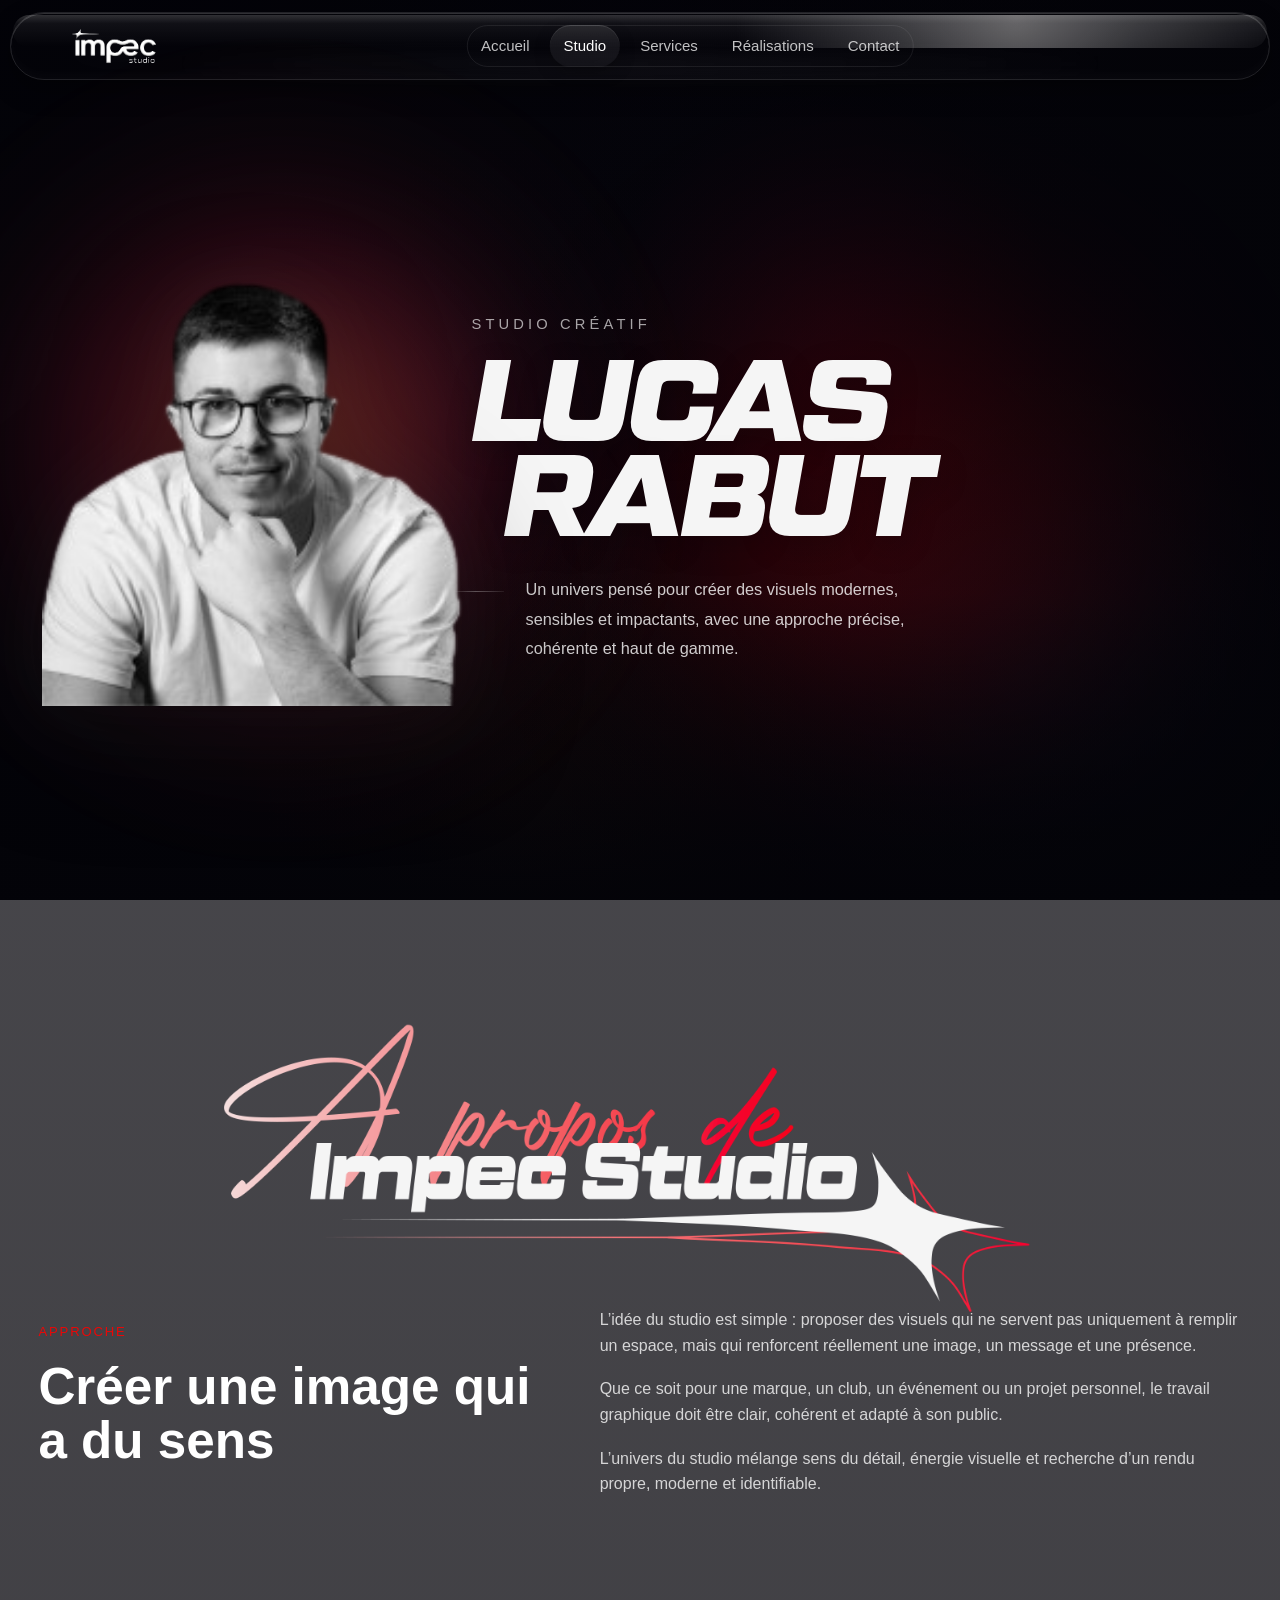
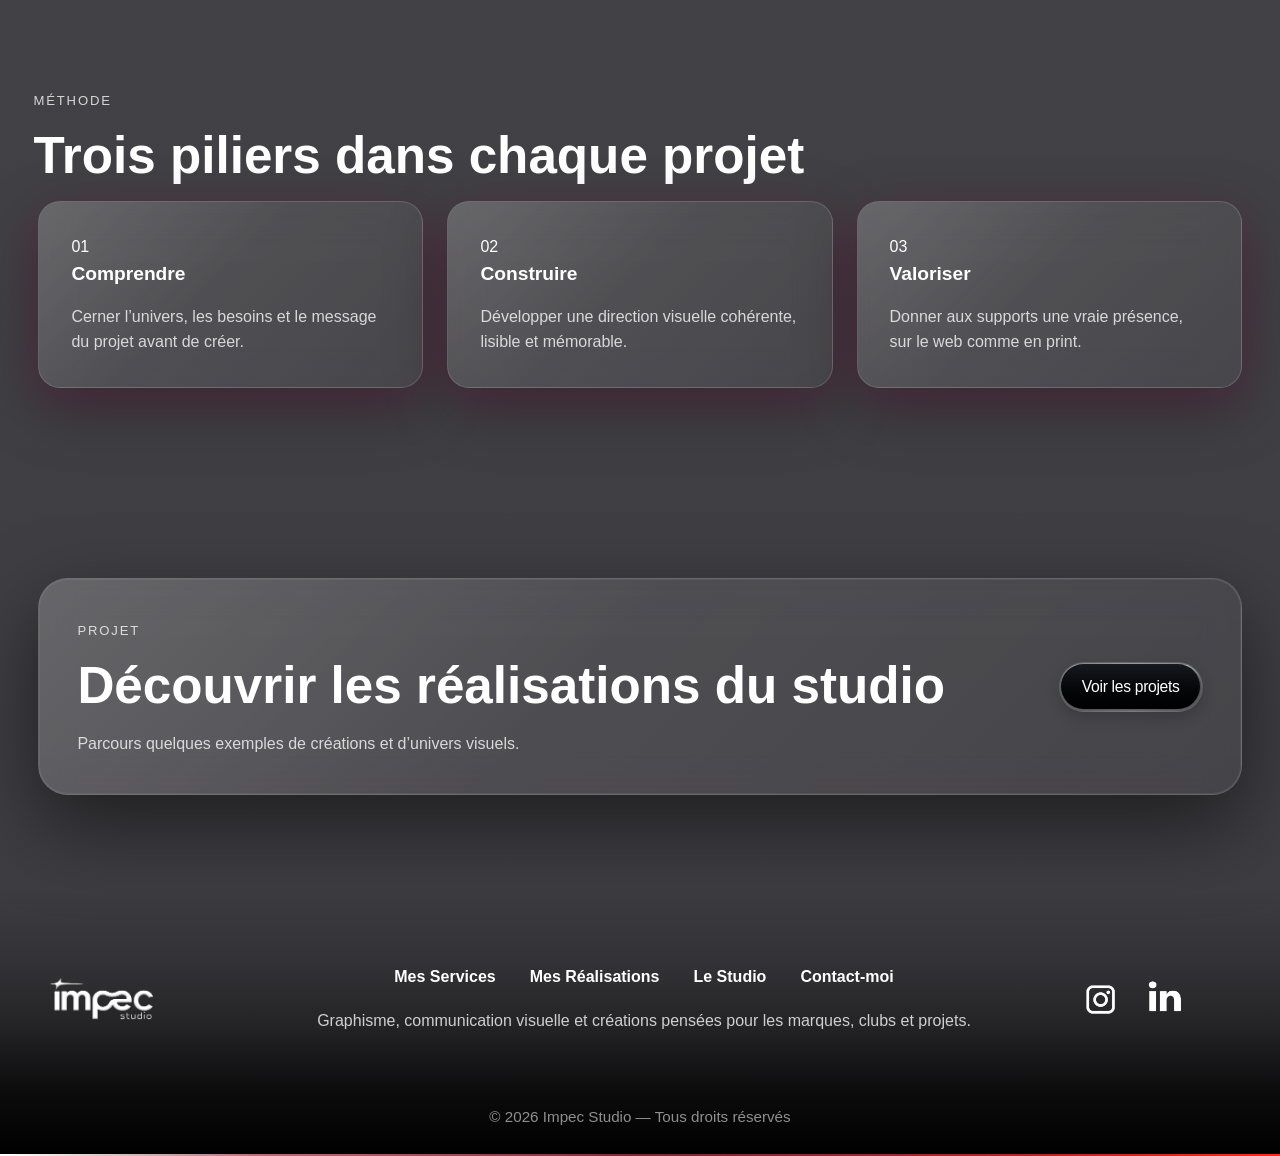
==== commit 433731b8: "changement de titre" ====
--- a/apropos.html
+++ b/apropos.html
@@ -15,7 +15,6 @@
     <div data-include="partials/header.html"></div>
 
     <main>
-
         <section class="studio-hero">
             <div class="studio-hero-overlay"></div>
 
@@ -39,6 +38,12 @@
                         </p>
                     </div>
                 </div>
+            </div>
+        </section>
+
+        <section class="page-hero page-hero-small">
+            <div class="container">
+                <img src="assets/img/apropos.png" alt="À propos" class="titre-img-projets">
             </div>
         </section>
 
--- a/assets/css/style.css
+++ b/assets/css/style.css
@@ -7,7 +7,7 @@
 }
 
 /* =========================================================
-   0. ANIMATIONS
+   ANIMATIONS
 ========================================================= */
 @keyframes headerFade {
     from {
@@ -50,8 +50,23 @@
         opacity: 0;
     }
 }
+
+@keyframes btnBorderRun {
+    from {
+        transform: rotate(0deg);
+    }
+    to {
+        transform: rotate(360deg);
+    }
+}
+
+@keyframes pjbcStripScroll {
+    from { transform: translateX(0); }
+    to { transform: translateX(-50%); }
+}
+
 /* =========================================================
-   1. RESET
+   RESET CSS
 ========================================================= */
 *,
 *::before,
@@ -62,7 +77,7 @@
 }
 
 /* =========================================================
-   2. VARIABLES
+   VARIABLES
 ========================================================= */
 :root {
     --color-bg: #05040a;
@@ -102,7 +117,7 @@
 }
 
 /* =========================================================
-   3. BASE
+   BASE
 ========================================================= */
 html {
     scroll-behavior: smooth;
@@ -218,7 +233,7 @@
 }
 
 /* =========================================================
-   4. COMPOSANTS GLOBAUX
+   COMPOSANTS GLOBAUX
 ========================================================= */
 .glass-card {
     background: var(--glass-bg);
@@ -250,8 +265,26 @@
     color: var(--color-text-muted);
 }
 
+.reveal-on-scroll {
+    opacity: 0;
+    transition:
+        opacity 0.9s cubic-bezier(0.22, 1, 0.36, 1),
+        transform 0.9s cubic-bezier(0.22, 1, 0.36, 1);
+    will-change: opacity, transform;
+}
+
+.reveal-left { transform: translateX(-70px); }
+.reveal-right { transform: translateX(70px); }
+.reveal-top { transform: translateY(-70px); }
+.reveal-bottom { transform: translateY(70px); }
+
+.reveal-on-scroll.is-visible {
+    opacity: 1;
+    transform: none;
+}
+
 /* =========================================================
-   5. BOUTONS — BLACK LIQUID GLASS
+   BOUTONS — BLACK LIQUID GLASS
 ========================================================= */
 .btn {
     --btn-h: 50px;
@@ -293,7 +326,6 @@
         border-color 0.32s ease;
 }
 
-/* reflet glass haut */
 .btn::before {
     content: "";
     position: absolute;
@@ -315,7 +347,6 @@
         );
 }
 
-/* lumière interne basse très discrète */
 .btn::after {
     content: "";
     position: absolute;
@@ -338,7 +369,6 @@
     opacity: 0.55;
 }
 
-/* texte au dessus */
 .btn > span:first-child,
 .btn > strong,
 .btn > b {
@@ -346,7 +376,6 @@
     z-index: 10;
 }
 
-/* contour statique très léger */
 .btn .btn-fill-line {
     position: absolute;
     inset: 0;
@@ -356,7 +385,6 @@
     box-shadow: inset 0 0 0 1px rgba(255,255,255,0.06);
 }
 
-/* anneau animé */
 .btn .btn-fill-line::before {
     content: "";
     position: absolute;
@@ -386,7 +414,6 @@
         0 0 10px rgba(255,255,255,0.08);
 }
 
-/* masque intérieur pour ne garder que le contour */
 .btn .btn-fill-line::after {
     content: "";
     position: absolute;
@@ -396,7 +423,6 @@
     z-index: 1;
 }
 
-/* hover */
 .btn:hover {
     transform: scale(1.08);
     border-color: rgba(255,255,255,0.14);
@@ -414,6 +440,7 @@
 .btn:active {
     transform: scale(1.03);
 }
+
 .btn-group {
     display: grid;
     grid-template-columns: repeat(3, 1fr);
@@ -421,22 +448,22 @@
 }
 
 .btn-group .btn {
-    width: 100%; /* important */
-}
-
-
-
-@keyframes btnBorderRun {
-    from {
-        transform: rotate(0deg);
-    }
-    to {
-        transform: rotate(360deg);
-    }
+    width: 100%;
+}
+
+.small-btn {
+    height: 20px;
+    padding: 0 16px;
+    font-size: 0.8rem;
+    border-radius: 999px;
+}
+
+.small-btn span {
+    font-size: 0.8rem;
 }
 
 /* =========================================================
-   6. HEADER
+   HEADER
 ========================================================= */
 .site-header {
     position: absolute;
@@ -462,19 +489,14 @@
     display: flex;
     align-items: center;
     justify-content: space-between;
-
     padding: -2px 2px;
     border-radius: 999px;
-
-    background:transparent;
-
+    background: transparent;
     border: 1px solid rgba(255,255,255,0.12);
-
     box-shadow:
         inset 0 1px 0 rgba(255,255,255,0.18),
         inset 0 -6px 10px rgba(255,255,255,0.02),
         0 10px 24px rgba(0,0,0,0.35);
-
     backdrop-filter: blur(18px);
     -webkit-backdrop-filter: blur(18px);
 }
@@ -575,7 +597,6 @@
     padding: 0 18px;
     border-radius: 999px;
     color: rgba(255,255,255,0.75);
-
     background: transparent;
     transition: all 0.3s ease;
 }
@@ -583,10 +604,8 @@
 .nav-list a:hover,
 .nav-list a.active {
     color: #fff;
-
     background:
         linear-gradient(180deg, rgba(255,255,255,0.10) 0%, rgba(255,255,255,0.03) 100%);
-
     box-shadow:
         inset 0 1px 0 rgba(255,255,255,0.10),
         0 6px 16px rgba(0,0,0,0.25);
@@ -641,8 +660,115 @@
 .menu-toggle.is-open span:nth-child(3) {
     transform: translateY(-7px) rotate(-45deg);
 }
+
 /* =========================================================
-   7. IMAGES DE TITRE
+   FOOTER
+========================================================= */
+.site-footer {
+    background: linear-gradient(
+        to bottom,
+        rgba(0, 0, 0, 0) 0%,
+        rgba(0, 0, 0, 0.20) 30%,
+        rgba(0, 0, 0, 0.40) 50%,
+        rgba(0, 0, 0, 0.80) 75%,
+        rgba(0, 0, 0, 1) 100%
+    );
+}
+
+.footer-line {
+    width: 100%;
+    height: 2px;
+    background:
+    linear-gradient(
+        to right,
+        rgba(255, 255, 255, 1) 0%,
+        rgba(255, 163, 163, 0.7) 20%,
+        rgba(255, 99, 99, 0.45) 50%,
+        rgba(255, 51, 51, 0.7) 80%,
+        rgb(255, 38, 38) 100%
+    );
+}
+
+.footer-main.footer-main-inline {
+    display: grid;
+    grid-template-columns: auto 1fr auto;
+    gap: 34px;
+    align-items: center;
+    padding: 34px 0 20px;
+}
+
+.footer-left {
+    display: flex;
+    align-items: center;
+    justify-content: flex-start;
+    margin-left: -50px;
+}
+
+.footer-brand-logo {
+    width: 230px;
+    height: auto;
+    object-fit: contain;
+}
+
+.footer-center {
+    display: flex;
+    flex-direction: column;
+    align-items: center;
+    justify-content: center;
+    gap: 18px;
+    text-align: center;
+}
+
+.footer-nav {
+    display: flex;
+    align-items: center;
+    justify-content: center;
+    gap: 34px;
+    flex-wrap: wrap;
+}
+
+.footer-nav a {
+    color: #fff;
+    font-weight: 600;
+    transition: opacity 0.25s ease;
+}
+
+.footer-nav a:hover {
+    opacity: 0.75;
+}
+
+.footer-baseline {
+    max-width: 720px;
+    color: var(--color-text-soft);
+    line-height: 1.6;
+}
+
+.footer-right {
+    display: flex;
+    align-items: center;
+    justify-content: flex-end;
+    gap: 2px;
+    margin-right: 50px;
+}
+
+.img-footer {
+    width: 60px;
+    height: 60px;
+    object-fit: contain;
+}
+
+.footer-bottom {
+    padding: 12px 0 24px;
+    text-align: center;
+}
+
+.footer-bottom p {
+    color: var(--color-text-muted);
+    font-size: 0.95rem;
+}
+
+/* =========================================================
+   IMAGES DE TITRE
 ========================================================= */
 .titre-img-1 {
     display: block;
@@ -662,9 +788,23 @@
     padding-top: 5px;
 }
 
+.titre-img-projets {
+    display: block;
+    max-width: 1000px;
+    width: 100%;
+    margin: -150px auto -50px auto;
+    opacity: 0.95;
+    padding-top: 35px;
+    margin-bottom: -170px;
+}
+
 /* =========================================================
-   8. HERO HOME
+   PAGE D’ACCUEIL
 ========================================================= */
+
+/* =========================
+   HERO
+========================= */
 .hero-home {
     position: relative;
     min-height: 100vh;
@@ -775,13 +915,12 @@
     justify-content: center;
 }
 
-/* =========================================================
-   8B. PINNED PAGE STACK
-========================================================= */
-
+/* =========================
+   PINNED PAGE STACK
+========================= */
 .home-stack-scene {
     position: relative;
-    height: 400vh; /* 4 pages */
+    height: 400vh;
     margin: 0;
     padding: 0;
 }
@@ -806,12 +945,10 @@
     will-change: transform;
 }
 
-/* la première page est visible au départ */
 .home-stack-panel:first-child {
     transform: translateY(0%);
 }
 
-/* même univers visuel */
 .home-stack-panel::before {
     content: "";
     position: absolute;
@@ -822,17 +959,14 @@
         url("../img/fond-site.png") center center / cover no-repeat;
 }
 
-/* ordre d’empilement */
 .intro-home-panel { z-index: 1; }
 .services-home-panel { z-index: 2; }
 .projects-home-panel { z-index: 3; }
 .cta-home-panel { z-index: 4; }
 
-
-
-/* =========================================================
-   9. INTRO HOME
-========================================================= */
+/* =========================
+   INTRO HOME
+========================= */
 .intro-home {
     position: relative;
     padding-top: 110px;
@@ -903,7 +1037,6 @@
     border-radius: 32px;
 }
 
-/* IMAGE */
 .intro-studio-visual img {
     position: absolute;
     inset: 0;
@@ -939,9 +1072,10 @@
     );
     z-index: 2;
 }
-/* =========================================================
-   10. SERVICES / PROCESS
-========================================================= */
+
+/* =========================
+   INTRO SERVICES (SERVICES / PROCESS)
+========================= */
 .services-home .container-wide {
     width: min(92%, 1520px);
 }
@@ -965,15 +1099,30 @@
 }
 
 .services-home-grid .service-card-buttons .btn {
-    height: 48px;        /* hauteur */
-    padding: 0 30px;     /* largeur interne */
-    font-size: 0.85rem;  /* texte */
+    height: 48px;
+    padding: 0 30px;
+    font-size: 0.85rem;
     border-radius: 999px;
 }
 
 .service-card-buttons {
     display: flex;
     flex-direction: column;
+    width: 100%;
+    max-width: none;
+    margin-top: 6px;
+    grid-template-columns: repeat(3, minmax(0, 1fr));
+    gap: 14px;
+    margin-top: -15px;
+}
+
+.service-card-buttons-4 {
+    grid-template-columns: repeat(2, minmax(0, 1fr));
+}
+
+.service-card-buttons .btn {
+    min-height: 52px;
+    width: 100%;
 }
 
 .service-home-card {
@@ -1003,6 +1152,7 @@
     flex-direction: column;
     align-items: flex-start;
     gap: 18px;
+    flex: 1;
 }
 
 .service-home-card-top {
@@ -1015,7 +1165,7 @@
 .service-home-red-line {
     width: 150px;
     height: 2px;
-    background: 
+    background:
     linear-gradient(
         to right,
         rgba(255, 255, 255, 1) 0%,
@@ -1038,26 +1188,9 @@
     color: var(--color-text-soft);
     line-height: 1.68;
     font-size: 1.02rem;
-}
-
-.service-card-buttons {
-    width: 100%;
-    max-width: none;
-    margin-top: 6px;
-    grid-template-columns: repeat(3, minmax(0, 1fr));
-    gap: 14px;
-}
-
-.service-card-buttons-4 {
-    grid-template-columns: repeat(2, minmax(0, 1fr));
-}
-
-.service-card-buttons .btn {
-    min-height: 52px;
-    width: 100%;
-}
-
-/* BOUTON */
+        min-height: 170px;
+}
+
 .center-button {
     margin-top: -220px;
     text-align: center;
@@ -1070,9 +1203,9 @@
     margin: 0 auto;
 }
 
-/* =========================================================
-   11. PROJETS HOME
-========================================================= */
+/* =========================
+   PROJETS HOME
+========================= */
 .projects-home {
     position: relative;
     background: transparent;
@@ -1131,10 +1264,6 @@
     background: #0a0a0f;
 }
 
-.project-card-stack {
-    isolation: isolate;
-}
-
 .project-card-stack::after {
     content: "";
     position: absolute;
@@ -1197,11 +1326,9 @@
     grid-column: 1 / -1;
 }
 
-/* =========================================================
+/* =========================
    SLIDER PROJETS - VERSION 3D PREMIUM
-========================================================= */
-
-/* ETAT 1 */
+========================= */
 #project-1:checked ~ .projects-stage .card-1 {
     z-index: 3;
     opacity: 1;
@@ -1226,7 +1353,6 @@
     box-shadow: 0 16px 34px rgba(0, 0, 0, 0.24);
 }
 
-/* ETAT 2 */
 #project-2:checked ~ .projects-stage .card-2 {
     z-index: 3;
     opacity: 1;
@@ -1251,7 +1377,6 @@
     box-shadow: 0 16px 34px rgba(0, 0, 0, 0.24);
 }
 
-/* ETAT 3 */
 #project-3:checked ~ .projects-stage .card-3 {
     z-index: 3;
     opacity: 1;
@@ -1275,8 +1400,9 @@
     filter: blur(0.5px);
     box-shadow: 0 16px 34px rgba(0, 0, 0, 0.24);
 }
+
 /* =========================================================
-   12. PAGE HERO
+   PAGE HERO
 ========================================================= */
 .page-hero {
     padding: 180px 0 90px;
@@ -1302,8 +1428,12 @@
 }
 
 /* =========================================================
-   13. A PROPOS / STUDIO HERO
+   PAGE STUDIO
 ========================================================= */
+
+/* =========================
+   STUDIO HERO
+========================= */
 .studio-hero {
     position: relative;
     min-height: 100vh;
@@ -1345,12 +1475,10 @@
     top: 30%;
     border-radius: 50%;
     pointer-events: none;
-
     background: radial-gradient(circle,
         rgb(255, 0, 0),
         transparent 150%
     );
-
     filter: blur(100px);
     opacity: 0.4;
 }
@@ -1366,14 +1494,12 @@
     border-radius: 50%;
     pointer-events: none;
     z-index: 1;
-
     background: radial-gradient(circle,
         rgba(253, 114, 33, 0.892) 0%,
         rgba(149, 6, 58, 0.54) 30%,
         rgba(255, 120, 40, 0.05) 55%,
         transparent 70%
     );
-
     filter: blur(80px);
     opacity: 0.7;
 }
@@ -1444,7 +1570,6 @@
     margin-bottom: 22px;
 }
 
-
 .studio-hero-title span:first-child {
     margin-left: 0;
 }
@@ -1453,7 +1578,6 @@
     margin-left: 3rem;
 }
 
-/* petite ligne déco */
 .studio-hero-description {
     position: relative;
     max-width: 470px;
@@ -1481,7 +1605,9 @@
     transform: translateX(-56px);
 }
 
-/* ABOUT STORY */
+/* =========================
+   ABOUT STORY
+========================= */
 .about-story {
     background: transparent;
 }
@@ -1498,31 +1624,1741 @@
     gap: 18px;
 }
 
-
 /* =========================================================
-   14. VALEURS
+   PAGE SERVICES
 ========================================================= */
-.values-grid {
+.services-list-home {
+    display: grid;
+    gap: 22px;
+    margin-top: 18px;
+}
+
+.service-page-line {
+    width: 140px;
+    height: 2px;
+    background:
+    linear-gradient(
+        to right,
+        rgba(255, 255, 255, 1) 0%,
+        rgba(255, 163, 163, 0.7) 20%,
+        rgba(255, 99, 99, 0.45) 50%,
+        rgba(255, 51, 51, 0.7) 80%,
+        rgb(255, 38, 38) 100%
+    );
+    margin-bottom: 22px;
+}
+
+.service-inline-buttons {
+    display: flex;
+    gap: 12px;
+    margin-top: 20px;
+    flex-wrap: wrap;
+}
+
+.service-home-item {
+    display: grid;
+    grid-template-columns: 380px 1fr;
+    gap: 22px;
+    align-items: stretch;
+    background: rgba(255, 255, 255, 0.03);
+    border: 1px solid rgba(255, 255, 255, 0.08);
+    border-radius: 28px;
+    overflow: hidden;
+}
+
+.service-home-media img {
+    width: 100%;
+    height: 100%;
+    min-height: 280px;
+    object-fit: contain;
+    background: rgba(0, 0, 0, 0.18);
+}
+
+.service-home-text {
+    padding: 30px 30px 24px;
+}
+
+.service-home-text h3 {
+    font-size: clamp(1.8rem, 2.4vw, 2.8rem);
+    line-height: 1;
+    margin-bottom: 14px;
+}
+
+.service-home-text p {
+    color: rgba(255, 255, 255, 0.82);
+    line-height: 1.7;
+}
+
+.service-home-tags {
+    margin-top: 14px;
+    color: rgba(255, 255, 255, 0.58);
+}
+
+.services-page-section .container {
+    display: grid;
+    gap: 80px;
+}
+
+.service-row {
+    display: grid;
+    grid-template-columns: 1fr 1fr;
+    gap: 34px;
+    align-items: center;
+}
+
+.service-row-reverse .service-row-text {
+    order: 2;
+}
+
+.service-row-reverse .service-row-media {
+    order: 1;
+}
+
+.service-row-text h2 {
+    font-size: clamp(2.2rem, 4vw, 4.2rem);
+    line-height: 0.98;
+    margin-bottom: 18px;
+}
+
+.service-row-text p {
+    color: rgba(255, 255, 255, 0.82);
+    line-height: 1.75;
+}
+
+.service-row-tags {
+    margin-top: 16px;
+    color: rgba(255, 255, 255, 0.56);
+}
+
+.service-row-media img {
+    width: 100%;
+    height: auto;
+    object-fit: contain;
+    border-radius: 28px;
+}
+
+/* =========================================================
+   PAGE PROJETS
+========================================================= */
+
+/* =========================
+   PROJETS.HTML
+========================= */
+.projects-page .container-wide,
+.projects-page .container {
+    width: min(90%, 2200px);
+}
+
+.projects-page {
+    background: transparent;
+}
+
+.projects-grid-page {
+    display: grid;
+    grid-template-columns: repeat(3, minmax(0, 1fr));
+    gap: 8px;
+    width: 100%;
+    margin: 0 auto;
+    align-items: start;
+}
+
+.project-card-page {
+    transition: transform 0.4s ease;
+    width: 100%;
+    max-width: none;
+    margin: 0 auto;
+    display: flex;
+    flex-direction: column;
+    background: var(--glass-bg);
+    border: 1px solid var(--glass-stroke);
+    border-radius: 26px;
+    overflow: hidden;
+    backdrop-filter: blur(16px);
+    -webkit-backdrop-filter: blur(16px);
+    box-shadow: var(--shadow-soft);
+}
+
+.project-card-page img {
+    transition: transform 0.6s cubic-bezier(0.22, 1, 0.36, 1);
+    width: 100%;
+    height: auto;
+    object-fit: contain;
+    display: block;
+}
+
+.project-card-page:hover img {
+    transform: scale(1.08);
+}
+
+.project-card-page:hover {
+    transform: translateY(-6px);
+}
+
+.project-card-content {
+    display: none;
+}
+
+.project-card-content h2 {
+    font-size: 1.6rem;
+    margin-bottom: 10px;
+}
+
+.projects-grid-page-2col {
+    grid-template-columns: repeat(2, minmax(0, 1fr));
+    gap: 22px;
+}
+
+.project-card-page-detailed {
+    background: transparent;
+    border: none;
+    box-shadow: none;
+    backdrop-filter: none;
+    -webkit-backdrop-filter: none;
+    overflow: visible;
+    border-radius: 0;
+}
+
+.project-card-page-media {
+    width: 100%;
+    overflow: hidden;
+    border-radius: 24px;
+}
+
+.project-card-page-media img {
+    width: 100%;
+    height: auto;
+    object-fit: contain;
+    display: block;
+}
+
+.project-card-content-visible {
+    display: block;
+    padding: 20px 0 0;
+}
+
+.project-card-content-visible h3 {
+    font-size: 1.55rem;
+    margin-bottom: 12px;
+    line-height: 1.1;
+}
+
+.project-card-content-visible p {
+    color: rgba(255, 255, 255, 0.8);
+    line-height: 1.68;
+}
+
+.project-card-tags {
+    margin-top: 14px;
+    color: rgba(255, 255, 255, 0.55);
+}
+
+.project-inline-buttons {
+    display: flex;
+    flex-wrap: wrap;
+    gap: 12px;
+    margin-top: 16px;
+}
+
+.project-inline-buttons .small-btn {
+    min-height: 40px;
+    padding: 0 16px;
+    font-size: 0.85rem;
+    width: auto;
+}
+
+.project-inline-buttons .small-btn span {
+    font-size: 0.85rem;
+    white-space: nowrap;
+}
+
+/* =========================
+   PROJETS DÉTAILS - GÉNÉRIQUE
+========================= */
+.project-context,
+.project-gallery,
+.other-projects {
+    padding-top: 2rem;
+}
+
+.project-context h2,
+.project-gallery h2,
+.other-projects h2,
+.project-services .section-title {
+    margin-bottom: 1.4rem;
+    font-size: clamp(1.8rem, 3vw, 2.8rem);
+    letter-spacing: -0.03em;
+}
+
+.project-text {
+    max-width: 820px;
+    font-size: 1.05rem;
+    line-height: 1.8;
+}
+
+.other-projects .projects-grid-page {
+    grid-template-columns: repeat(2, minmax(0, 1fr));
+}
+
+/* =========================
+   PROJET 1
+========================= */
+
+/* CASE STUDY */
+.case-hero {
+    position: relative;
+    min-height: 100vh;
+    padding-top: var(--header-height);
+    overflow: hidden;
+    display: flex;
+    align-items: stretch;
+}
+
+.case-hero-media {
+    position: absolute;
+    inset: var(--header-height) 0 0 0;
+    width: 100%;
+    height: calc(100% - var(--header-height));
+    object-fit: cover;
+    object-position: center 28%;
+    transform: scale(1.03);
+}
+
+.case-hero::before {
+    content: "";
+    position: absolute;
+    inset: var(--header-height) 0 0 0;
+    background:
+        linear-gradient(to bottom, rgba(0, 0, 0, 0.14), rgba(0, 0, 0, 0.52)),
+        linear-gradient(to right, rgba(5, 4, 10, 0.92), rgba(5, 4, 10, 0.28) 54%, rgba(5, 4, 10, 0.08)),
+        linear-gradient(to top, rgba(5, 4, 10, 0.92), rgba(5, 4, 10, 0.12) 48%, rgba(5, 4, 10, 0));
+    z-index: 1;
+}
+
+.case-hero-overlay {
+    position: relative;
+    z-index: 2;
+    width: 100%;
+    display: flex;
+    align-items: flex-end;
+    padding: 0 0 3rem;
+}
+
+.case-hero-content {
+    max-width: 760px;
+}
+
+.case-kicker {
+    font-family: "Tactic Sans", Arial, Helvetica, sans-serif;
+    font-size: clamp(0.95rem, 2vw, 1.4rem);
+    line-height: 0.92;
+    text-transform: uppercase;
+    color: #ffffff;
+    margin-bottom: 0.15rem;
+    text-shadow: 0 8px 20px rgba(0, 0, 0, 0.24);
+}
+
+.case-title {
+    font-family: "Tactic Sans", Arial, Helvetica, sans-serif;
+    font-size: clamp(4rem, 10vw, 8.2rem);
+    line-height: 0.82;
+    letter-spacing: -0.03em;
+    color: #ffffff;
+    margin: 0;
+    text-shadow: 0 10px 24px rgba(0, 0, 0, 0.30);
+}
+
+.case-subtitle {
+    max-width: 620px;
+    margin-top: 1.25rem;
+    font-size: clamp(1rem, 1.4vw, 1.2rem);
+    line-height: 1.55;
+    color: rgba(255, 255, 255, 0.86);
+}
+
+.case-editorial {
+    padding-top: 7rem;
+}
+
+.case-editorial-grid {
+    display: grid;
+    grid-template-columns: 0.95fr 1.05fr;
+    gap: 3rem;
+    align-items: start;
+}
+
+.case-editorial-left h2 {
+    font-size: clamp(2rem, 4vw, 4rem);
+    line-height: 1.02;
+}
+
+.case-editorial-right p + p {
+    margin-top: 1rem;
+}
+
+.case-meta-row {
     display: grid;
     grid-template-columns: repeat(3, 1fr);
-    gap: 24px;
-}
-
-.value-card {
-    padding: 32px;
-    border-radius: var(--radius-md);
-}
-
-.value-card h3 {
-    margin-bottom: 14px;
-    font-size: 1.2rem;
+    gap: 1rem;
+    margin-top: 2rem;
+}
+
+.case-meta-item {
+    padding: 1.2rem 1.1rem;
+    border-radius: 22px;
+}
+
+.case-meta-item span {
+    display: block;
+    margin-bottom: 0.35rem;
+    font-size: 0.76rem;
+    letter-spacing: 0.14em;
+    text-transform: uppercase;
+    color: var(--color-text-muted);
+}
+
+.case-meta-item strong {
+    font-size: 1rem;
+    color: #ffffff;
+}
+
+.case-statement {
+    padding: 1rem 0 0;
+}
+
+.case-statement-card {
+    overflow: hidden;
+    border-radius: 34px;
+    box-shadow: 0 24px 64px rgba(0, 0, 0, 0.28);
+}
+
+.case-statement-card img {
+    width: 100%;
+    height: 82vh;
+    object-fit: cover;
+}
+
+.case-timeline {
+    padding-top: 6rem;
+}
+
+.case-timeline-list {
+    position: relative;
+    margin-top: 2rem;
+    display: grid;
+    gap: 2rem;
+}
+
+.case-step {
+    display: grid;
+    grid-template-columns: 90px 1fr;
+    gap: 1.5rem;
+    align-items: start;
+}
+
+.case-step-number {
+    font-family: "Tactic Sans", Arial, Helvetica, sans-serif;
+    font-size: clamp(2.2rem, 4vw, 3.5rem);
+    line-height: 1;
+    color: rgba(255, 255, 255, 0.88);
+    padding-top: 1rem;
+}
+
+.case-step-content {
+    display: grid;
+    grid-template-columns: 1fr 380px;
+    gap: 1.5rem;
+    align-items: center;
+    padding: 1.5rem;
+    border-radius: 28px;
+}
+
+.case-step-content.reverse {
+    grid-template-columns: 380px 1fr;
+}
+
+.case-step-content.reverse .case-step-text {
+    order: 2;
+}
+
+.case-step-content.reverse .case-step-image {
+    order: 1;
+}
+
+.case-step-text h3 {
+    margin-bottom: 0.9rem;
+    font-size: clamp(1.6rem, 2vw, 2.2rem);
+    line-height: 1.05;
+}
+
+.case-step-text p {
+    color: var(--color-text-soft);
+    line-height: 1.75;
+}
+
+.case-step-image {
+    overflow: hidden;
+    border-radius: 22px;
+}
+
+.case-step-image img {
+    width: 100%;
+    height: 280px;
+    object-fit: cover;
+}
+
+.case-strip {
+    padding-top: 5rem;
+}
+
+.case-strip-grid {
+    display: grid;
+    grid-template-columns: repeat(3, 1fr);
+    gap: 1.5rem;
+    align-items: center;
+}
+
+.case-strip-item {
+    overflow: hidden;
+    border-radius: 28px;
+    box-shadow: 0 18px 40px rgba(0, 0, 0, 0.22);
+}
+
+.case-strip-item img {
+    width: 100%;
+    height: 460px;
+    object-fit: cover;
+}
+
+.case-strip-item.tilt-up {
+    transform: translateY(-18px) rotate(-2deg);
+}
+
+.case-strip-item.tilt-down {
+    transform: translateY(18px) rotate(2deg);
+}
+
+.case-impact {
+    padding-top: 5rem;
+}
+
+.case-impact-box {
+    display: grid;
+    grid-template-columns: 1.2fr 0.8fr;
+    gap: 2rem;
+    align-items: center;
+    padding: 2rem;
+    border-radius: 32px;
+}
+
+.case-impact-text h2 {
+    font-size: clamp(2rem, 4vw, 3.5rem);
+    line-height: 1.02;
+    margin-bottom: 1rem;
+}
+
+.case-impact-side {
+    display: flex;
+    flex-wrap: wrap;
+    gap: 0.8rem;
+    justify-content: flex-start;
+}
+
+.case-impact-tag {
+    padding: 0.9rem 1.2rem;
+    border-radius: 999px;
+    background: rgba(255, 255, 255, 0.06);
+    border: 1px solid rgba(255, 255, 255, 0.10);
+    color: #ffffff;
+}
+
+.case-next-projects {
+    padding-top: 5rem;
+}
+
+/* PJBC */
+.pjbc-hero {
+    position: relative;
+    width: 100%;
+    padding-top: var(--header-height);
+    background: #030407;
+    overflow: hidden;
+}
+
+.pjbc-hero-image {
+    display: block;
+    width: 100%;
+    height: auto;
+    object-fit: contain;
+    background: #030407;
+}
+
+.pjbc-hero-fade {
+    position: absolute;
+    left: 0;
+    right: 0;
+    bottom: 0;
+    height: 220px;
+    background: linear-gradient(
+        to bottom,
+        rgba(5, 4, 10, 0) 0%,
+        rgba(5, 4, 10, 0.24) 30%,
+        rgba(5, 4, 10, 0.68) 68%,
+        rgba(5, 4, 10, 0.94) 88%,
+        rgba(5, 4, 10, 1) 100%
+    );
+    pointer-events: none;
+}
+
+.pjbc-editorial {
+    position: relative;
+    padding-top: 80px;
+    overflow: hidden;
+}
+
+.pjbc-editorial::before {
+    content: "";
+    position: absolute;
+    inset: 0;
+    background:
+        radial-gradient(circle at 12% 18%, rgba(235, 7, 7, 0.10), transparent 24%),
+        radial-gradient(circle at 82% 72%, rgba(235, 7, 7, 0.12), transparent 22%);
+    pointer-events: none;
+}
+
+.pjbc-editorial-grid {
+    position: relative;
+    z-index: 1;
+    display: grid;
+    grid-template-columns: 0.95fr 1.05fr;
+    gap: 3.2rem;
+    align-items: start;
+}
+
+.pjbc-editorial-left h2 {
+    font-size: clamp(3rem, 6vw, 6rem);
+    line-height: 0.95;
+    letter-spacing: -0.04em;
+    max-width: 720px;
+}
+
+.pjbc-editorial-right {
+    padding-top: 55px;
+}
+
+.pjbc-editorial-right p {
+    font-size: 1.08rem;
+    line-height: 1.7;
+    color: rgba(255, 255, 255, 0.9);
+}
+
+.pjbc-editorial-right p + p {
+    margin-top: 1.35rem;
+}
+
+.pjbc-meta-row {
+    display: grid;
+    grid-template-columns: repeat(3, minmax(0, 1fr));
+    gap: 1rem;
+    margin-top: 2rem;
+}
+
+.pjbc-meta-item {
+    padding: 1.2rem 1.1rem;
+    border-radius: 22px;
+}
+
+.pjbc-meta-item.glass-card {
+    background: rgba(255, 255, 255, 0.03);
+    border: 1px solid rgba(255, 255, 255, 0.10);
+    box-shadow: 0 20px 50px rgba(0, 0, 0, 0.20);
+    backdrop-filter: none;
+    -webkit-backdrop-filter: none;
+}
+
+.pjbc-meta-item.glass-card::before {
+    display: none;
+}
+
+.pjbc-meta-item span {
+    display: block;
+    margin-bottom: 0.35rem;
+    font-size: 0.76rem;
+    letter-spacing: 0.14em;
+    text-transform: uppercase;
+    color: rgba(255, 255, 255, 0.58);
+}
+
+.pjbc-meta-item strong {
+    font-size: 1rem;
+    color: #ffffff;
+}
+
+.pjbc-showcase {
+    padding-top: 1rem;
+    padding-bottom: 12rem;
+}
+
+.pjbc-compo-top {
+    display: grid;
+    grid-template-columns: 0.82fr 0.30fr 0.74fr;
+    gap: 1.2rem;
+    align-items: start;
+}
+
+.pjbc-sf2 {
+    margin-left: -10px;
+    min-height: 780px;
+    max-height: 780px;
+    border: none;
+    background: transparent;
+    box-shadow: none;
+    overflow: hidden;
+    border-radius: 0;
+}
+
+.pjbc-sf2::before {
+    display: none;
+}
+
+.pjbc-sf2 img {
+    width: 100%;
+    height: 100%;
+    object-fit: contain;
+    object-position: center top;
+}
+
+.pjbc-top-posters {
+    display: grid;
+    grid-template-columns: 1fr;
+    grid-template-rows: repeat(3, 1fr);
+    gap: 0.6rem;
+    align-self: start;
+    height: 770px;
+    max-height: 780px;
+}
+
+.pjbc-poster-vertical {
+    border: none;
+    background: transparent;
+    box-shadow: none;
+    overflow: hidden;
+    border-radius: 0;
+}
+
+.pjbc-poster-vertical::before {
+    display: none;
+}
+
+.pjbc-poster-vertical img {
+    width: 100%;
+    height: 100%;
+    object-fit: contain;
+    object-position: center;
+    display: block;
+}
+
+.pjbc-top-text {
+    padding-top: 1.8rem;
+    max-width: 520px;
+}
+
+.pjbc-top-text h3,
+.pjbc-bottom-text h3 {
+    margin-bottom: 1rem;
+    font-size: clamp(2rem, 3vw, 3.6rem);
+    line-height: 0.98;
+}
+
+.pjbc-top-text p:last-child,
+.pjbc-bottom-text p:last-child {
+    color: rgba(255, 255, 255, 0.78);
+    line-height: 1.75;
+}
+
+.pjbc-phone-overlap-top {
+    position: relative;
+    margin-top: -310px;
+    margin-left: -620px;
+    z-index: 5;
+    pointer-events: none;
+}
+
+.pjbc-phone-card-top img {
+    transform: rotate(30deg);
+    transform-origin: center center;
+}
+
+.pjbc-phone-card {
+    position: relative;
+    overflow: hidden;
+    background: transparent;
+    border: none;
+    box-shadow: none;
+}
+
+.pjbc-phone-card::before {
+    display: none;
+}
+
+.pjbc-phone-card img {
+    width: 150%;
+    height: auto;
+    object-fit: contain;
+    display: block;
+}
+
+.pjbc-phone-card-top {
+    width: min(680px, 50vw);
+    margin-left: 6%;
+}
+
+.pjbc-compo-bottom {
+    display: grid;
+    grid-template-columns: 0.68fr 1.32fr;
+    gap: 1.4rem;
+    align-items: start;
+    margin-top: 2rem;
+}
+
+.pjbc-bottom-text {
+    padding-top: 1rem;
+    max-width: 520px;
+}
+
+.pjbc-bottom-right {
+    position: relative;
+    overflow: hidden;
+    min-height: 920px;
+}
+
+.pjbc-four-grid {
+    display: grid;
+    grid-template-columns: repeat(2, minmax(0, 1fr));
+    gap: 1rem;
+    max-width: 860px;
+    margin-left: auto;
+}
+
+.pjbc-grid-square {
+    border-radius: 0;
+    background: transparent;
+    border: none;
+    box-shadow: none;
+    overflow: visible;
+}
+
+.pjbc-grid-square::before {
+    display: none;
+}
+
+.pjbc-grid-square img {
+    width: 100%;
+    height: auto;
+    object-fit: contain;
+    display: block;
+    border-radius: 0;
+}
+
+.pjbc-phone-card-bottom {
+    position: absolute;
+    right: -470px;
+    bottom: -400px;
+    width: min(700px, 52vw);
+    margin: 0;
+    transform: rotate(12deg) scaleX(-1) !important;
+    transform-origin: center center;
+    z-index: 4;
+}
+
+.pjbc-strip {
+    overflow: hidden;
+    padding: 2rem 0 0;
+    margin-top: -150px;
+}
+
+.pjbc-strip-wrap {
+    position: relative;
+    overflow: hidden;
+    mask-image: linear-gradient(to right, transparent 0%, black 8%, black 92%, transparent 100%);
+    -webkit-mask-image: linear-gradient(to right, transparent 0%, black 8%, black 92%, transparent 100%);
+}
+
+.pjbc-strip-track {
+    display: flex;
+    gap: 1.6rem;
+    width: max-content;
+    animation: pjbcStripScroll 34s linear infinite;
+    padding: 0.4rem 0 1rem;
+}
+
+.pjbc-strip-item {
+    flex: 0 0 300px;
+    border-radius: 0;
+    overflow: visible;
+}
+
+.pjbc-strip-item:nth-child(odd) {
+    transform: rotate(-2.5deg);
+}
+
+.pjbc-strip-item:nth-child(even) {
+    transform: rotate(2.5deg);
+}
+
+.pjbc-strip-item img {
+    width: 100%;
+    height: auto;
+    object-fit: contain;
+    border-radius: 0;
+    border: none;
+    box-shadow: none;
+    background: transparent;
+}
+
+.pjbc-next-projects {
+    display: grid;
+    grid-template-columns: repeat(2, minmax(0, 1fr));
+    gap: 1rem;
+    width: 100vw;
+    max-width: none;
+    margin-left: calc(50% - 49.5vw);
+    padding: 0 2rem;
+}
+
+.pjbc-next-card {
+    position: relative;
+    display: block;
+    min-height: auto;
+    width: 100%;
+    overflow: hidden;
+    border-radius: 32px;
+    background: #000;
+    border: 1px solid rgba(255, 255, 255, 0.10);
+    box-shadow: 0 24px 60px rgba(0, 0, 0, 0.32);
+    transition: transform 0.35s ease, border-color 0.35s ease, box-shadow 0.35s ease;
+}
+
+.pjbc-next-card:hover {
+    transform: translateY(-8px);
+    border-color: rgba(255, 255, 255, 0.16);
+    box-shadow: 0 28px 70px rgba(0, 0, 0, 0.079);
+}
+
+.pjbc-next-card img {
+    width: 100%;
+    height: auto;
+    object-fit: contain;
+    display: block;
+}
+
+.pjbc-next-card:hover img {
+    transform: scale(1.03);
+}
+
+.pjbc-next-card::after {
+    content: "";
+    position: absolute;
+    inset: 0;
+    background: linear-gradient(
+        to bottom,
+        rgba(42, 42, 42, 0.02) 0%,
+        rgba(46, 45, 45, 0.08) 40%,
+        rgba(29, 29, 29, 0.3) 100%
+    );
+    z-index: 1;
+}
+
+.pjbc-next-content {
+    position: absolute;
+    left: 0;
+    right: 0;
+    bottom: 0;
+    z-index: 2;
+    padding: 2rem;
+    min-height: 220px;
+    background: linear-gradient(
+        to top,
+        rgba(10, 10, 14, 0.459) 0%,
+        rgba(12, 12, 18, 0.86) 64%,
+        rgba(12, 12, 18, 0) 100%
+    );
+}
+
+.pjbc-next-content h3 {
+    margin: 0.2rem 0 0.8rem;
+    font-size: clamp(2rem, 3vw, 3rem);
+    line-height: 0.95;
+    color: #ffffff;
+}
+
+.pjbc-next-content p:last-child {
+    color: rgba(255, 255, 255, 0.78);
+    line-height: 1.55;
+}
+
+/* =========================
+   PROJET 2
+========================= */
+.project2-page {
+    background: transparent;
+}
+
+/* HERO */
+.project2-hero {
+    position: relative;
+    width: 100%;
+    padding-top: var(--header-height);
+    background: #030407;
+    overflow: hidden;
+}
+
+.project2-hero-image {
+    display: block;
+    width: 100%;
+    height: auto;
+    object-fit: contain;
+    background: #030407;
+}
+
+.project2-hero-fade {
+    position: absolute;
+    left: 0;
+    right: 0;
+    bottom: 0;
+    height: 220px;
+    background: linear-gradient(
+        to bottom,
+        rgba(5, 4, 10, 0) 0%,
+        rgba(5, 4, 10, 0.24) 30%,
+        rgba(5, 4, 10, 0.68) 68%,
+        rgba(5, 4, 10, 0.94) 88%,
+        rgba(5, 4, 10, 1) 100%
+    );
+    pointer-events: none;
+}
+
+/* INTRO */
+.project2-editorial {
+    position: relative;
+    padding-top: 80px;
+    overflow: hidden;
+}
+
+.project2-editorial::before {
+    content: "";
+    position: absolute;
+    inset: 0;
+    background:
+        radial-gradient(circle at 12% 18%, rgba(235, 7, 7, 0.10), transparent 24%),
+        radial-gradient(circle at 82% 72%, rgba(235, 7, 7, 0.12), transparent 22%);
+    pointer-events: none;
+}
+
+.project2-editorial-grid {
+    position: relative;
+    z-index: 1;
+    display: grid;
+    grid-template-columns: 0.95fr 1.05fr;
+    gap: 3.2rem;
+    align-items: start;
+}
+
+.project2-editorial-left h2 {
+    font-size: clamp(4rem, 4.4vw, 5rem);
+    line-height: 0.95;
+    letter-spacing: -0.04em;
+    max-width: 720px;
+}
+
+.project2-editorial-right {
+    padding-top: 55px;
+}
+
+.project2-editorial-right p {
+    font-size: 1.08rem;
+    line-height: 1.7;
+    color: rgba(255, 255, 255, 0.9);
+}
+
+.project2-editorial-right p + p {
+    margin-top: 1.35rem;
+}
+
+.project2-meta-row {
+    display: grid;
+    grid-template-columns: repeat(3, minmax(0, 1fr));
+    gap: 1rem;
+    margin-top: 2rem;
+}
+
+.project2-meta-item {
+    padding: 1.2rem 1.1rem;
+    border-radius: 22px;
+}
+
+.project2-meta-item.glass-card {
+    background: rgba(255, 255, 255, 0.03);
+    border: 1px solid rgba(255, 255, 255, 0.10);
+    box-shadow: 0 20px 50px rgba(0, 0, 0, 0.20);
+    backdrop-filter: none;
+    -webkit-backdrop-filter: none;
+}
+
+.project2-meta-item.glass-card::before {
+    display: none;
+}
+
+.project2-meta-item span {
+    display: block;
+    margin-bottom: 0.35rem;
+    font-size: 0.76rem;
+    letter-spacing: 0.14em;
+    text-transform: uppercase;
+    color: rgba(255, 255, 255, 0.58);
+}
+
+.project2-meta-item strong {
+    font-size: 1rem;
+    color: #ffffff;
+}
+
+.project2-editorial-actions {
+    display: flex;
+    align-items: center;
+    gap: 14px;
+    margin-top: 18px;
+    flex-wrap: wrap;
+}
+
+.project2-editorial-actions .btn {
+    min-height: 46px;
+    padding: 0 20px;
+    width: auto;
+}
+
+.project2-btn-icon {
+    min-width: 140px;
+}
+
+/* HORIZONTAL STORY */
+.project2-horizontal-section {
+    position: relative;
+    background: transparent;
+    min-height: 420vh;
+}
+
+.project2-horizontal-sticky {
+    position: sticky;
+    top: calc(var(--header-height) + 18px);
+    height: calc(100vh - var(--header-height) - 34px);
+    overflow: hidden;
+    display: flex;
+    align-items: flex-start;
+}
+
+.project2-horizontal-track {
+    display: flex;
+    align-items: center;
+    gap: 3vw;
+    width: max-content;
+    padding: 0 4vw 0 8vw;
+    will-change: transform;
+}
+
+.project2-slide {
+    flex: 0 0 112vw;
+    height: calc(100vh - var(--header-height) - 34px);
+    display: flex;
+    align-items: flex-start;
+    opacity: 1;
+    transform: none;
+    transition:
+        opacity 0.55s ease,
+        transform 0.55s ease;
+    --slide-progress: 0;
+}
+
+.project2-slide-panel {
+    position: relative;
+}
+
+.project2-layout {
+    width: 100%;
+    display: grid;
+    align-items: center;
+    gap: 1.4vw;
+}
+
+.project2-copy {
+    position: relative;
+    z-index: 5;
+    opacity: calc(0.26 + (var(--slide-progress) * 0.74));
+    transform:
+        translateY(calc((1 - var(--slide-progress)) * 26px))
+        scale(calc(0.96 + (var(--slide-progress) * 0.04)));
+    transition:
+        opacity 0.22s linear,
+        transform 0.22s linear;
+    will-change: transform, opacity;
+}
+
+.project2-copy h2,
+.project2-copy h3 {
+    font-size: clamp(2.2rem, 4vw, 4.8rem);
+    line-height: 0.95;
+    letter-spacing: -0.04em;
+    margin-bottom: 1rem;
+}
+
+.project2-copy p {
+    max-width: 420px;
+    color: rgba(255, 255, 255, 0.82);
+    line-height: 1.75;
+}
+
+.project2-card {
+    position: relative;
+    overflow: visible;
+    border-radius: 0;
+    background: transparent;
+    border: none;
+    box-shadow: none;
+    opacity: calc(0.22 + (var(--slide-progress) * 0.78));
+    transform: none;
+    transition:
+        opacity 0.22s linear,
+        transform 0.22s linear,
+        filter 0.22s linear;
+    will-change: transform, opacity, filter;
+}
+
+.project2-card img {
+    width: 100%;
+    height: 100%;
+    display: block;
+    object-fit: contain;
+    object-position: center;
+}
+
+.project2-progress {
+    position: absolute;
+    left: 50%;
+    bottom: -1px;
+    transform: translateX(-50%);
+    width: min(42vw, 520px);
+    height: 6px;
+    border-radius: 999px;
+    background: rgba(255, 255, 255, 0.10);
+    overflow: hidden;
+    z-index: 30;
+}
+
+.project2-progress-bar {
+    display: block;
+    width: 0%;
+    height: 100%;
+    border-radius: inherit;
+    background:
+    linear-gradient(
+        to right,
+        rgba(255, 255, 255, 1) 0%,
+        rgba(255, 163, 163, 0.7) 20%,
+        rgba(255, 99, 99, 0.45) 50%,
+        rgba(255, 51, 51, 0.7) 80%,
+        rgb(255, 38, 38) 100%
+    );
+    box-shadow: 0 0 12px rgba(255,255,255,0.18);
+}
+
+/* PANEL 1 */
+.project2-slide-intro {
+    flex-basis: 102vw;
+}
+
+.project2-layout-intro {
+    position: relative;
+    grid-template-columns: 0.35fr 0.165fr 0.56fr;
+    width: 68vw;
+    align-items: start;
+    column-gap: 0rem;
+}
+
+.project2-intro-copy {
+    align-self: start;
+    margin-top: 7vh;
+    padding-right: 1vw;
+    transform: translateX(-2vw);
+    z-index: 6;
+}
+
+.project2-stack-vertical {
+    position: relative;
+    display: grid;
+    grid-template-rows: repeat(3, 1fr);
+    gap: -1.58rem;
+    height: 46vw;
+    max-height: 200px;
+    min-height: 0px;
+    align-self: start;
+    margin-top: 1.4vh;
+    z-index: 4;
+}
+
+.project2-card-stack-top,
+.project2-card-stack-middle,
+.project2-card-stack-bottom {
+    position: relative;
+    height: 100%;
+    transition: transform 0.35s ease;
+}
+
+.project2-card-stack-top {
+    transform:
+        translateY(calc(-8px + ((1 - var(--slide-progress)) * 12px)))
+        translateX(calc((1 - var(--slide-progress)) * -6px))
+        scale(calc(0.95 + (var(--slide-progress) * 0.05)));
+}
+
+.project2-card-stack-middle {
+    transform:
+        translateY(calc((1 - var(--slide-progress)) * 8px))
+        scale(calc(0.95 + (var(--slide-progress) * 0.05)));
+}
+
+.project2-card-stack-bottom {
+    transform:
+        translateY(calc(8px + ((1 - var(--slide-progress)) * 10px)))
+        translateX(calc((1 - var(--slide-progress)) * 6px))
+        scale(calc(0.95 + (var(--slide-progress) * 0.05)));
+}
+
+.project2-card-stack-top img,
+.project2-card-stack-middle img,
+.project2-card-stack-bottom img {
+    width: 100%;
+    height: 100%;
+    object-fit: contain;
+}
+
+.project2-card-feature {
+    position: relative;
+    height: 42vw;
+    max-height: 760px;
+    display: flex;
+    align-items: center;
+    justify-content: center;
+    z-index: 2;
+    transform:
+        translateY(calc((1 - var(--slide-progress)) * 18px))
+        scale(calc(0.97 + (var(--slide-progress) * 0.03)));
+}
+
+.project2-card-feature img {
+    width: 100%;
+    height: 100%;
+    object-fit: contain;
+}
+
+.project2-card-mockup-left {
+    position: absolute;
+    right: -35vw;
+    bottom: -30vh;
+    width: 60vw;
+    max-width: 1000px;
+    transform:
+        rotate(calc(25deg - ((1 - var(--slide-progress)) * 5deg)))
+        translateY(calc((1 - var(--slide-progress)) * 16px))
+        scale(calc(0.96 + (var(--slide-progress) * 0.04)));
+    z-index: 8;
+    pointer-events: none;
+}
+
+.project2-card-mockup-left img {
+    width: 100%;
+    height: auto;
+    object-fit: contain;
+}
+
+/* PANEL 2 */
+.project2-slide-gallery {
+    flex-basis: 62vw;
+}
+
+.project2-layout-social {
+    position: relative;
+    grid-template-columns: 0.2fr 0.8fr;
+    width: 58vw;
+    align-items: center;
+    gap: 0;
+}
+
+.project2-social-copy {
+    align-self: start;
+    margin-top: 20vh;
+    padding-right: 0;
+    opacity: calc(0.24 + (var(--slide-progress) * 0.76));
+    transform:
+        translateX(calc(-18vw + ((1 - var(--slide-progress)) * -8px)))
+        translateY(calc((1 - var(--slide-progress)) * 12px))
+        scale(calc(0.96 + (var(--slide-progress) * 0.04)));
+    transition:
+        opacity 0.22s linear,
+        transform 0.22s linear;
+    z-index: 6;
+}
+
+.project2-gallery-and-mockup {
+    position: relative;
+    display: block;
+    width: 100%;
+    min-height: 40vw;
+    margin-top: 0;
+}
+
+.project2-grid-gallery {
+    position: relative;
+    width: 100%;
+    max-width: 560px;
+    display: grid;
+    grid-template-columns: repeat(2, minmax(0, 1fr));
+    gap: 0.35rem 0.001rem;
+    align-items: center;
+    margin: 0;
+    transform: translateX(-15vw) translateY(1vh);
+    z-index: 3;
+    justify-content: start;
+    row-gap: 0rem;
+    column-gap: 0rem;
+}
+
+.project2-grid-gallery .project2-card {
+    aspect-ratio: 1 / 1;
+}
+
+.project2-grid-gallery .project2-card img {
+    width: 100%;
+    height: 100%;
+    object-fit: contain;
+}
+
+.project2-card-square:nth-child(1) {
+    margin-right: -1.6rem;
+    margin-bottom: 0.1rem;
+    transform:
+        translateY(calc((1 - var(--slide-progress)) * 10px))
+        scale(calc(0.96 + (var(--slide-progress) * 0.04)));
+}
+
+.project2-card-square:nth-child(2) {
+    margin-left: -1.6rem;
+    margin-bottom: 0.1rem;
+    transform:
+        translateY(calc((1 - var(--slide-progress)) * 6px))
+        scale(calc(0.96 + (var(--slide-progress) * 0.04)));
+}
+
+.project2-card-square:nth-child(3) {
+    margin-right: -1.5rem;
+    margin-top: 0.1rem;
+    transform:
+        translateY(calc((1 - var(--slide-progress)) * 12px))
+        scale(calc(0.96 + (var(--slide-progress) * 0.04)));
+}
+
+.project2-card-square:nth-child(4) {
+    margin-left: -1.5rem;
+    margin-top: 0.1rem;
+    transform:
+        translateY(calc((1 - var(--slide-progress)) * 8px))
+        scale(calc(0.96 + (var(--slide-progress) * 0.04)));
+}
+
+.project2-card-mockup-right {
+    position: absolute;
+    right: -12vw;
+    bottom: -40vh;
+    width: 65vw;
+    max-width: 1000px;
+    transform:
+        rotate(calc(-12deg + ((1 - var(--slide-progress)) * 5deg)))
+        translateY(calc((1 - var(--slide-progress)) * 18px))
+        scale(calc(0.96 + (var(--slide-progress) * 0.04)));
+    z-index: 8;
+    pointer-events: none;
+}
+
+.project2-card-mockup-right img {
+    width: 100%;
+    height: auto;
+    object-fit: contain;
+}
+
+/* PANEL 3 */
+.project2-slide-ending {
+    flex-basis: 56vw;
+}
+
+.project2-layout-ending {
+    grid-template-columns: 1fr;
+    width: 56vw;
+    justify-items: center;
+    align-items: end;
+}
+
+.project2-ending-stack {
+    position: relative;
+    width: 60vw;
+    min-height: 32vw;
+    transform: translateX(-10vw);
+}
+
+.project2-card-ending-back {
+    width: 45%;
+    position: absolute;
+    left: 0;
+    top: -5%;
+    z-index: 1;
+    opacity: 1;
+    transform:
+        translateX(calc((1 - var(--slide-progress)) * -18px))
+        translateY(calc((1 - var(--slide-progress)) * 10px))
+        scale(calc(0.96 + (var(--slide-progress) * 0.04)));
+}
+
+.project2-card-ending-front {
+    width: 45%;
+    position: absolute;
+    right: 20%;
+    top: 15%;
+    z-index: 2;
+    opacity: 1;
+    transform:
+        translateX(calc((1 - var(--slide-progress)) * 18px))
+        translateY(calc((1 - var(--slide-progress)) * 6px))
+        scale(calc(0.96 + (var(--slide-progress) * 0.04)));
+}
+
+.project2-slide:not(.is-active) .project2-copy,
+.project2-slide:not(.is-active) .project2-card {
+    filter: blur(0.8px);
+}
+
+.project2-slide-ending .project2-card {
+    opacity: 1 !important;
+    filter: none !important;
+}
+
+/* GALERIE */
+.project2-strip {
+    overflow: hidden;
+    padding: 18rem 0 0;
+    margin-top: -150px;
+}
+
+.project2-strip-wrap {
+    position: relative;
+    overflow: hidden;
+    mask-image: linear-gradient(to right, transparent 0%, black 8%, black 92%, transparent 100%);
+    -webkit-mask-image: linear-gradient(to right, transparent 0%, black 8%, black 92%, transparent 100%);
+}
+
+.project2-strip-track {
+    display: flex;
+    gap: 1.6rem;
+    width: max-content;
+    animation: pjbcStripScroll 34s linear infinite;
+    padding: 0.4rem 0 1rem;
+}
+
+.project2-strip-item {
+    flex: 0 0 300px;
+    border-radius: 0px;
+    overflow: hidden;
+}
+
+.project2-strip-item:nth-child(odd) {
+    transform: rotate(-2.5deg);
+}
+
+.project2-strip-item:nth-child(even) {
+    transform: rotate(2.5deg);
+}
+
+.project2-strip-item img {
+    width: 100%;
+    height: 390px;
+    object-fit: cover;
+    border-radius: 0px;
+    border: none;
+    box-shadow: 0 22px 55px rgba(0, 0, 0, 0.28);
+    background: transparent;
+}
+
+/* AUTRES PROJETS */
+.project2-next-grid {
+    display: grid;
+    grid-template-columns: repeat(2, minmax(0, 1fr));
+    gap: 2rem;
+}
+
+.project2-next-card {
+    position: relative;
+    display: block;
+    min-height: 560px;
+    overflow: hidden;
+    border-radius: 32px;
+    background: #000;
+    border: 1px solid rgba(255, 255, 255, 0.10);
+    box-shadow: 0 24px 60px rgba(0, 0, 0, 0.32);
+    transition: transform 0.35s ease, border-color 0.35s ease, box-shadow 0.35s ease;
+}
+
+.project2-next-card:hover {
+    transform: translateY(-8px);
+    border-color: rgba(255, 255, 255, 0.16);
+    box-shadow: 0 28px 70px rgba(0, 0, 0, 0.38);
+}
+
+.project2-next-card img {
+    position: absolute;
+    inset: 0;
+    width: 100%;
+    height: 100%;
+    object-fit: cover;
+    transition: transform 0.6s ease;
+}
+
+.project2-next-card:hover img {
+    transform: scale(1.03);
+}
+
+.project2-next-card::after {
+    content: "";
+    position: absolute;
+    inset: 0;
+    background: linear-gradient(
+        to bottom,
+        rgba(0, 0, 0, 0.02) 0%,
+        rgba(0, 0, 0, 0.08) 40%,
+        rgba(0, 0, 0, 0.30) 100%
+    );
+    z-index: 1;
+}
+
+.project2-next-content {
+    position: absolute;
+    left: 0;
+    right: 0;
+    bottom: 0;
+    z-index: 2;
+    padding: 2rem;
+    min-height: 220px;
+    background: linear-gradient(
+        to top,
+        rgba(10, 10, 14, 0.96) 0%,
+        rgba(12, 12, 18, 0.86) 64%,
+        rgba(12, 12, 18, 0) 100%
+    );
+}
+
+.project2-next-content h3 {
+    margin: 0.2rem 0 0.8rem;
+    font-size: clamp(2rem, 3vw, 3rem);
+    line-height: 0.95;
+    color: #ffffff;
+}
+
+.project2-next-content p:last-child {
+    color: rgba(255, 255, 255, 0.78);
+    line-height: 1.55;
+}
+
+/* CTA DE PAGE PROJET */
+.cta-section {
+    padding-top: 2rem;
+    padding-bottom: 6rem;
+}
+
+.project2-cta-section {
+    padding-top: 2rem;
+    padding-bottom: 6rem;
+}
+/* =========================
+   PROJET 3 — BANNIÈRE HORIZONTALE
+========================= */
+.project3-banner-section {
+    position: relative;
+    min-height: 320vh;
+    background: transparent;
+}
+
+.project3-banner-sticky {
+    position: sticky;
+    top: calc(var(--header-height) + 18px);
+    height: calc(100vh - var(--header-height) - 34px);
+    overflow: hidden;
+    display: flex;
+    align-items: center;
+}
+
+.project3-banner-track {
+    display: flex;
+    align-items: center;
+    width: max-content;
+    padding: 0 6vw;
+    will-change: transform;
+}
+
+.project3-banner-slide {
+    flex: 0 0 auto;
+    display: flex;
+    align-items: center;
+    justify-content: center;
+}
+
+.project3-banner-image {
+    display: block;
+    width: auto;
+    height: min(82vh, 820px);
+    max-width: none;
+    object-fit: contain;
+    border-radius: 24px;
+    box-shadow: 0 24px 60px rgba(0, 0, 0, 0.28);
+}
+
+.project3-progress {
+    position: absolute;
+    left: 50%;
+    bottom: 6px;
+    transform: translateX(-50%);
+    width: min(42vw, 520px);
+    height: 6px;
+    border-radius: 999px;
+    background: rgba(255, 255, 255, 0.10);
+    overflow: hidden;
+    z-index: 20;
+}
+
+.project3-progress-bar {
+    display: block;
+    width: 0%;
+    height: 100%;
+    border-radius: inherit;
+    background:
+    linear-gradient(
+        to right,
+        rgba(255, 255, 255, 1) 0%,
+        rgba(255, 163, 163, 0.7) 20%,
+        rgba(255, 99, 99, 0.45) 50%,
+        rgba(255, 51, 51, 0.7) 80%,
+        rgb(255, 38, 38) 100%
+    );
+    box-shadow: 0 0 12px rgba(255,255,255,0.18);
 }
 
 /* =========================================================
-   15. CONTACT
+   PAGE CONTACT
 ========================================================= */
-
-
 .contact-showcase {
     position: relative;
     padding: 170px 0 110px;
@@ -1621,17 +3457,15 @@
         0 10px 24px rgba(0,0,0,0.22);
 }
 
-
 .contact-showcase-left h1 {
     font-family: "Tactic Sans", Arial, Helvetica, sans-serif;
     font-style: italic;
     font-weight: 900;
-
-    font-size: clamp(4.5rem, 9vw, 3rem); 
+    font-size: clamp(4.5rem, 9vw, 3rem);
     line-height: 0.9;
-
     color: rgba(255,255,255,0.65);
 }
+
 .contact-intro {
     max-width: 430px;
     color: rgba(255,255,255,0.55);
@@ -1778,7 +3612,7 @@
 }
 
 .contact-link-card {
-    transition: 
+    transition:
         background 0.4s ease,
         border-color 0.4s ease,
         box-shadow 0.4s ease,
@@ -1790,15 +3624,16 @@
     box-shadow:
         0 20px 50px rgba(0,0,0,0.35),
         0 0 30px rgba(255, 60, 60, 0.15);
-
     transform: translateY(-4px);
 }
+
 .contact-form-showcase:hover {
     background: transparent;
     border: none;
     box-shadow: none;
     transform: none;
 }
+
 .contact-form-showcase input,
 .contact-form-showcase textarea {
     background:
@@ -1809,16 +3644,32 @@
 .contact-form-showcase input:focus,
 .contact-form-showcase textarea:focus {
     border-color: rgba(255, 106, 61, 0.4);
-
     box-shadow:
         0 0 0 1px rgba(255, 106, 61, 0.2),
         0 0 20px rgba(255, 60, 60, 0.15);
 }
 
-
-
 /* =========================================================
-   16. CTA
+   VALEURS
+========================================================= */
+.values-grid {
+    display: grid;
+    grid-template-columns: repeat(3, 1fr);
+    gap: 24px;
+}
+
+.value-card {
+    padding: 32px;
+    border-radius: var(--radius-md);
+}
+
+.value-card h3 {
+    margin-bottom: 14px;
+    font-size: 1.2rem;
+}
+
+/* =========================================================
+   CTA
 ========================================================= */
 .intro-card,
 .value-card,
@@ -1849,6 +3700,7 @@
     );
     pointer-events: none;
 }
+
 .cta-section,
 .studio-cta {
     background: transparent;
@@ -1861,1847 +3713,9 @@
     justify-content: space-between;
     align-items: center;
     gap: 24px;
-}
-
-/* =========================================================
-   17. FOOTER
-========================================================= */
-.site-footer {
-    background: linear-gradient(
-        to bottom,
-        rgba(0, 0, 0, 0) 0%,
-        rgba(0, 0, 0, 0.20) 30%,
-        rgba(0, 0, 0, 0.40) 50%,
-        rgba(0, 0, 0, 0.80) 75%,
-        rgba(0, 0, 0, 1) 100%
-    );
-}
-
-.footer-line {
-    width: 100%;
-    height: 2px;
-    background: 
-    linear-gradient(
-        to right,
-        rgba(255, 255, 255, 1) 0%,
-        rgba(255, 163, 163, 0.7) 20%,
-        rgba(255, 99, 99, 0.45) 50%,
-        rgba(255, 51, 51, 0.7) 80%,
-        rgb(255, 38, 38) 100%
-    );
-}
-
-.footer-main.footer-main-inline {
-    display: grid;
-    grid-template-columns: auto 1fr auto;
-    gap: 34px;
-    align-items: center;
-    padding: 34px 0 20px;
-}
-
-.footer-left {
-    display: flex;
-    align-items: center;
-    justify-content: flex-start;
-    margin-left: -50px;
-}
-
-.footer-brand-logo {
-    width: 230px;
-    height: auto;
-    object-fit: contain;
-}
-
-.footer-center {
-    display: flex;
-    flex-direction: column;
-    align-items: center;
-    justify-content: center;
-    gap: 18px;
-    text-align: center;
-}
-
-.footer-nav {
-    display: flex;
-    align-items: center;
-    justify-content: center;
-    gap: 34px;
-    flex-wrap: wrap;
-}
-
-.footer-nav a {
-    color: #fff;
-    font-weight: 600;
-    transition: opacity 0.25s ease;
-}
-
-.footer-nav a:hover {
-    opacity: 0.75;
-}
-
-.footer-baseline {
-    max-width: 720px;
-    color: var(--color-text-soft);
-    line-height: 1.6;
-}
-
-.footer-right {
-    display: flex;
-    align-items: center;
-    justify-content: flex-end;
-    gap: 2px;
-    margin-right: 50px;
-
-}
-
-.img-footer {
-    width: 60px;
-    height: 60px;
-    object-fit: contain;
-}
-
-.footer-bottom {
-    padding: 12px 0 24px;
-    text-align: center;
-}
-
-.footer-bottom p {
-    color: var(--color-text-muted);
-    font-size: 0.95rem;
-}
-
-/* =========================================================
-   18. PAGE PROJETS
-========================================================= */
-/* =========================
-   ZOOM HOVER PROJETS
-========================= */
-
-.project-card-page {
-    transition: transform 0.4s ease;
-}
-
-.project-card-page img {
-    transition: transform 0.6s cubic-bezier(0.22, 1, 0.36, 1);
-}
-
-/* effet zoom */
-.project-card-page:hover img {
-    transform: scale(1.08);
-}
-
-/* petit lift optionnel (propre avec ton style) */
-.project-card-page:hover {
-    transform: translateY(-6px);
-}
-.projects-page .container-wide,
-.projects-page .container {
-    width: min(90%, 2200px);
-}
-
-.projects-page {
-    background: transparent;
-}
-
-.titre-img-projets{
-    display: block;
-    max-width: 1000px;
-    width: 100%;
-    margin: -150px auto -50px auto;
-    opacity: 0.95;
-    padding-top: 35px;
-    margin-bottom: -170px;
-}
-
-.projects-grid-page {
-    display: grid;
-    grid-template-columns: repeat(3, minmax(0, 1fr));
-    gap: 8px;
-    width: 100%;
-    margin: 0 auto;
-    align-items: start;
-}
-
-.project-card-page {
-    width: 100%;
-    max-width: none;
-    margin: 0 auto;
-    display: flex;
-    flex-direction: column;
-    background: var(--glass-bg);
-    border: 1px solid var(--glass-stroke);
-    border-radius: 26px;
-    overflow: hidden;
-    backdrop-filter: blur(16px);
-    -webkit-backdrop-filter: blur(16px);
-    box-shadow: var(--shadow-soft);
-}
-
-.project-card-page img {
-    width: 100%;
-    height: auto;
-    object-fit: contain;
-    display: block;
-}
-
-.project-card-content {
-    display: none;
-}
-
-.project-card-content h2 {
-    font-size: 1.6rem;
-    margin-bottom: 10px;
-}
-
-/* =========================================================
-   19. PAGE PROJET DETAIL
-========================================================= */
-.project-context,
-.project-gallery,
-.other-projects {
-    padding-top: 2rem;
-}
-
-.project-context h2,
-.project-gallery h2,
-.other-projects h2,
-.project-services .section-title {
-    margin-bottom: 1.4rem;
-    font-size: clamp(1.8rem, 3vw, 2.8rem);
-    letter-spacing: -0.03em;
-}
-
-.project-text {
-    max-width: 820px;
-    font-size: 1.05rem;
-    line-height: 1.8;
-}
-
-
-
-.other-projects .projects-grid-page {
-    grid-template-columns: repeat(2, minmax(0, 1fr));
-}
-
-.cta-section {
-    padding-top: 2rem;
-    padding-bottom: 6rem;
-}
-
-/* =========================================================
-   PAGE PROJET INNOVANTE / CASE STUDY
-========================================================= */
-
-.case-hero {
-    position: relative;
-    min-height: 100vh;
-    padding-top: var(--header-height);
-    overflow: hidden;
-    display: flex;
-    align-items: stretch;
-}
-
-.case-hero-media {
-    position: absolute;
-    inset: var(--header-height) 0 0 0;
-    width: 100%;
-    height: calc(100% - var(--header-height));
-    object-fit: cover;
-    object-position: center 28%;
-    transform: scale(1.03);
-}
-
-.case-hero::before {
-    content: "";
-    position: absolute;
-    inset: var(--header-height) 0 0 0;
-    background:
-        linear-gradient(to bottom, rgba(0, 0, 0, 0.14), rgba(0, 0, 0, 0.52)),
-        linear-gradient(to right, rgba(5, 4, 10, 0.92), rgba(5, 4, 10, 0.28) 54%, rgba(5, 4, 10, 0.08)),
-        linear-gradient(to top, rgba(5, 4, 10, 0.92), rgba(5, 4, 10, 0.12) 48%, rgba(5, 4, 10, 0));
-    z-index: 1;
-}
-
-.case-hero-overlay {
-    position: relative;
-    z-index: 2;
-    width: 100%;
-    display: flex;
-    align-items: flex-end;
-    padding: 0 0 3rem;
-}
-
-.case-hero-content {
-    max-width: 760px;
-}
-
-.case-kicker {
-    font-family: "Tactic Sans", Arial, Helvetica, sans-serif;
-    font-size: clamp(0.95rem, 2vw, 1.4rem);
-    line-height: 0.92;
-    text-transform: uppercase;
-    color: #ffffff;
-    margin-bottom: 0.15rem;
-    text-shadow: 0 8px 20px rgba(0, 0, 0, 0.24);
-}
-
-.case-title {
-    font-family: "Tactic Sans", Arial, Helvetica, sans-serif;
-    font-size: clamp(4rem, 10vw, 8.2rem);
-    line-height: 0.82;
-    letter-spacing: -0.03em;
-    color: #ffffff;
-    margin: 0;
-    text-shadow: 0 10px 24px rgba(0, 0, 0, 0.30);
-}
-
-.case-subtitle {
-    max-width: 620px;
-    margin-top: 1.25rem;
-    font-size: clamp(1rem, 1.4vw, 1.2rem);
-    line-height: 1.55;
-    color: rgba(255, 255, 255, 0.86);
-}
-
-.case-editorial {
-    padding-top: 7rem;
-}
-
-.case-editorial-grid {
-    display: grid;
-    grid-template-columns: 0.95fr 1.05fr;
-    gap: 3rem;
-    align-items: start;
-}
-
-.case-editorial-left h2 {
-    font-size: clamp(2rem, 4vw, 4rem);
-    line-height: 1.02;
-}
-
-.case-editorial-right p + p {
-    margin-top: 1rem;
-}
-
-.case-meta-row {
-    display: grid;
-    grid-template-columns: repeat(3, 1fr);
-    gap: 1rem;
-    margin-top: 2rem;
-}
-
-.case-meta-item {
-    padding: 1.2rem 1.1rem;
-    border-radius: 22px;
-}
-
-.case-meta-item span {
-    display: block;
-    margin-bottom: 0.35rem;
-    font-size: 0.76rem;
-    letter-spacing: 0.14em;
-    text-transform: uppercase;
-    color: var(--color-text-muted);
-}
-
-.case-meta-item strong {
-    font-size: 1rem;
-    color: #ffffff;
-}
-
-.case-statement {
-    padding: 1rem 0 0;
-}
-
-.case-statement-card {
-    overflow: hidden;
-    border-radius: 34px;
-    box-shadow: 0 24px 64px rgba(0, 0, 0, 0.28);
-}
-
-.case-statement-card img {
-    width: 100%;
-    height: 82vh;
-    object-fit: cover;
-}
-
-.case-timeline {
-    padding-top: 6rem;
-}
-
-.case-timeline-list {
-    position: relative;
-    margin-top: 2rem;
-    display: grid;
-    gap: 2rem;
-}
-
-.case-step {
-    display: grid;
-    grid-template-columns: 90px 1fr;
-    gap: 1.5rem;
-    align-items: start;
-}
-
-.case-step-number {
-    font-family: "Tactic Sans", Arial, Helvetica, sans-serif;
-    font-size: clamp(2.2rem, 4vw, 3.5rem);
-    line-height: 1;
-    color: rgba(255, 255, 255, 0.88);
-    padding-top: 1rem;
-}
-
-.case-step-content {
-    display: grid;
-    grid-template-columns: 1fr 380px;
-    gap: 1.5rem;
-    align-items: center;
-    padding: 1.5rem;
-    border-radius: 28px;
-}
-
-.case-step-content.reverse {
-    grid-template-columns: 380px 1fr;
-}
-
-.case-step-content.reverse .case-step-text {
-    order: 2;
-}
-
-.case-step-content.reverse .case-step-image {
-    order: 1;
-}
-
-.case-step-text h3 {
-    margin-bottom: 0.9rem;
-    font-size: clamp(1.6rem, 2vw, 2.2rem);
-    line-height: 1.05;
-}
-
-.case-step-text p {
-    color: var(--color-text-soft);
-    line-height: 1.75;
-}
-
-.case-step-image {
-    overflow: hidden;
-    border-radius: 22px;
-}
-
-.case-step-image img {
-    width: 100%;
-    height: 280px;
-    object-fit: cover;
-}
-
-.case-strip {
-    padding-top: 5rem;
-}
-
-.case-strip-grid {
-    display: grid;
-    grid-template-columns: repeat(3, 1fr);
-    gap: 1.5rem;
-    align-items: center;
-}
-
-.case-strip-item {
-    overflow: hidden;
-    border-radius: 28px;
-    box-shadow: 0 18px 40px rgba(0, 0, 0, 0.22);
-}
-
-.case-strip-item img {
-    width: 100%;
-    height: 460px;
-    object-fit: cover;
-}
-
-.case-strip-item.tilt-up {
-    transform: translateY(-18px) rotate(-2deg);
-}
-
-.case-strip-item.tilt-down {
-    transform: translateY(18px) rotate(2deg);
-}
-
-.case-impact {
-    padding-top: 5rem;
-}
-
-.case-impact-box {
-    display: grid;
-    grid-template-columns: 1.2fr 0.8fr;
-    gap: 2rem;
-    align-items: center;
-    padding: 2rem;
-    border-radius: 32px;
-}
-
-.case-impact-text h2 {
-    font-size: clamp(2rem, 4vw, 3.5rem);
-    line-height: 1.02;
-    margin-bottom: 1rem;
-}
-
-.case-impact-side {
-    display: flex;
-    flex-wrap: wrap;
-    gap: 0.8rem;
-    justify-content: flex-start;
-}
-
-.case-impact-tag {
-    padding: 0.9rem 1.2rem;
-    border-radius: 999px;
-    background: rgba(255, 255, 255, 0.06);
-    border: 1px solid rgba(255, 255, 255, 0.10);
-    color: #ffffff;
-}
-
-.case-next-projects {
-    padding-top: 5rem;
-}
-
-/* =========================================================
-   PJBC PROJECT PAGE CLEAN
-========================================================= */
-
-/* HERO */
-.pjbc-hero {
-    position: relative;
-    width: 100%;
-    padding-top: var(--header-height);
-    background: #030407;
-    overflow: hidden;
-}
-
-.pjbc-hero-image {
-    display: block;
-    width: 100%;
-    height: auto;
-    object-fit: contain;
-    background: #030407;
-}
-
-.pjbc-hero-fade {
-    position: absolute;
-    left: 0;
-    right: 0;
-    bottom: 0;
-    height: 220px;
-    background: linear-gradient(
-        to bottom,
-        rgba(5, 4, 10, 0) 0%,
-        rgba(5, 4, 10, 0.24) 30%,
-        rgba(5, 4, 10, 0.68) 68%,
-        rgba(5, 4, 10, 0.94) 88%,
-        rgba(5, 4, 10, 1) 100%
-    );
-    pointer-events: none;
-}
-
-/* INTRO */
-.pjbc-editorial {
-    position: relative;
-    padding-top: 80px;
-    overflow: hidden;
-}
-
-.pjbc-editorial::before {
-    content: "";
-    position: absolute;
-    inset: 0;
-    background:
-        radial-gradient(circle at 12% 18%, rgba(235, 7, 7, 0.10), transparent 24%),
-        radial-gradient(circle at 82% 72%, rgba(235, 7, 7, 0.12), transparent 22%);
-    pointer-events: none;
-}
-
-.pjbc-editorial-grid {
-    position: relative;
-    z-index: 1;
-    display: grid;
-    grid-template-columns: 0.95fr 1.05fr;
-    gap: 3.2rem;
-    align-items: start;
-}
-
-.pjbc-editorial-left h2 {
-    font-size: clamp(3rem, 6vw, 6rem);
-    line-height: 0.95;
-    letter-spacing: -0.04em;
-    max-width: 720px;
-}
-
-.pjbc-editorial-right {
-    padding-top: 55px;
-}
-
-.pjbc-editorial-right p {
-    font-size: 1.08rem;
-    line-height: 1.7;
-    color: rgba(255, 255, 255, 0.9);
-}
-
-.pjbc-editorial-right p + p {
-    margin-top: 1.35rem;
-}
-
-.pjbc-meta-row {
-    display: grid;
-    grid-template-columns: repeat(3, minmax(0, 1fr));
-    gap: 1rem;
-    margin-top: 2rem;
-}
-
-.pjbc-meta-item {
-    padding: 1.2rem 1.1rem;
-    border-radius: 22px;
-}
-
-.pjbc-meta-item.glass-card {
-    background: rgba(255, 255, 255, 0.03);
-    border: 1px solid rgba(255, 255, 255, 0.10);
-    box-shadow: 0 20px 50px rgba(0, 0, 0, 0.20);
-    backdrop-filter: none;
-    -webkit-backdrop-filter: none;
-}
-
-.pjbc-meta-item.glass-card::before {
-    display: none;
-}
-
-.pjbc-meta-item span {
-    display: block;
-    margin-bottom: 0.35rem;
-    font-size: 0.76rem;
-    letter-spacing: 0.14em;
-    text-transform: uppercase;
-    color: rgba(255, 255, 255, 0.58);
-}
-
-.pjbc-meta-item strong {
-    font-size: 1rem;
-    color: #ffffff;
-}
-
-/* SHOWCASE */
-.pjbc-showcase {
-    padding-top: 1rem;
-    padding-bottom: 12rem;
-}
-
-.pjbc-compo-top {
-    display: grid;
-    grid-template-columns: 0.82fr 0.30fr 0.74fr;
-    gap: 1.2rem;
-    align-items: start;
-}
-
-.pjbc-sf2 {
-    margin-left: -10px;
-    min-height: 780px;
-    max-height: 780px;
-    border: none;
-    background: transparent;
-    box-shadow: none;
-    overflow: hidden;
-    border-radius: 0;
-}
-
-.pjbc-sf2::before {
-    display: none;
-}
-
-.pjbc-sf2 img {
-    width: 100%;
-    height: 100%;
-    object-fit: contain;
-    object-position: center top;
-}
-
-.pjbc-top-posters {
-    display: grid;
-    grid-template-columns: 1fr;
-    grid-template-rows: repeat(3, 1fr);
-    gap: 0.6rem;
-    align-self: start;
-    height: 770px;
-    max-height: 780px;
-}
-
-.pjbc-poster-vertical {
-    border: none;
-    background: transparent;
-    box-shadow: none;
-    overflow: hidden;
-    border-radius: 0;
-}
-
-.pjbc-poster-vertical::before {
-    display: none;
-}
-
-.pjbc-poster-vertical img {
-    width: 100%;
-    height: 100%;
-    object-fit: contain;
-    object-position: center;
-    display: block;
-}
-
-.pjbc-top-text {
-    padding-top: 1.8rem;
-    max-width: 520px;
-}
-
-.pjbc-top-text h3,
-.pjbc-bottom-text h3 {
-    margin-bottom: 1rem;
-    font-size: clamp(2rem, 3vw, 3.6rem);
-    line-height: 0.98;
-}
-
-.pjbc-top-text p:last-child,
-.pjbc-bottom-text p:last-child {
-    color: rgba(255, 255, 255, 0.78);
-    line-height: 1.75;
-}
-
-/* MOCKUP 1 */
-.pjbc-phone-overlap-top {
-    position: relative;
-    margin-top: -310px;
-    margin-left: -620px;
-    z-index: 5;
-    pointer-events: none;
-}
-
-.pjbc-phone-card-top img {
-    transform: rotate(30deg);
-    transform-origin: center center;
-}
-
-.pjbc-phone-card {
-    position: relative;
-    overflow: hidden;
-    background: transparent;
-    border: none;
-    box-shadow: none;
-}
-
-.pjbc-phone-card::before {
-    display: none;
-}
-
-.pjbc-phone-card img {
-    width: 150%;
-    height: auto;
-    object-fit: contain;
-    display: block;
-}
-
-.pjbc-phone-card-top {
-    width: min(680px, 50vw);
-    margin-left: 6%;
-}
-
-/* LIGNE 2 */
-.pjbc-compo-bottom {
-    display: grid;
-    grid-template-columns: 0.68fr 1.32fr;
-    gap: 1.4rem;
-    align-items: start;
-    margin-top: 2rem;
-}
-
-.pjbc-bottom-text {
-    padding-top: 1rem;
-    max-width: 520px;
-}
-
-.pjbc-bottom-right {
-    position: relative;
-}
-
-.pjbc-four-grid {
-    display: grid;
-    grid-template-columns: repeat(2, minmax(0, 1fr));
-    gap: 1rem;
-    max-width: 860px;
-    margin-left: auto;
-}
-
-.pjbc-grid-square {
-    border-radius: 0;
-    background: transparent;
-    border: none;
-    box-shadow: none;
-    overflow: visible;
-}
-
-.pjbc-grid-square::before {
-    display: none;
-}
-
-.pjbc-grid-square img {
-    width: 100%;
-    height: auto;
-    object-fit: contain;
-    display: block;
-    border-radius: 0;
-}
-
-/* MOCKUP 2 */
-.pjbc-bottom-right {
-    position: relative;
-    overflow: hidden;
-    min-height: 920px;
-}
-
-.pjbc-phone-card-bottom {
-    position: absolute;
-    right: -470px;
-    bottom: -400px;
-    width: min(700px, 52vw);
-    margin: 0;
-    transform: rotate(12deg) scaleX(-1) !important;
-    transform-origin: center center;
-    z-index: 4;
-}
-
-/* STRIP */
-.pjbc-strip {
-    overflow: hidden;
-    padding: 2rem 0 0;
-    margin-top: -150px;
-}
-
-.pjbc-strip-wrap {
-    position: relative;
-    overflow: hidden;
-    mask-image: linear-gradient(to right, transparent 0%, black 8%, black 92%, transparent 100%);
-    -webkit-mask-image: linear-gradient(to right, transparent 0%, black 8%, black 92%, transparent 100%);
-}
-
-.pjbc-strip-track {
-    display: flex;
-    gap: 1.6rem;
-    width: max-content;
-    animation: pjbcStripScroll 34s linear infinite;
-    padding: 0.4rem 0 1rem;
-}
-
-.pjbc-strip-item {
-    flex: 0 0 300px;
-    border-radius: 0;
-    overflow: visible;
-}
-
-.pjbc-strip-item:nth-child(odd) {
-    transform: rotate(-2.5deg);
-}
-
-.pjbc-strip-item:nth-child(even) {
-    transform: rotate(2.5deg);
-}
-
-.pjbc-strip-item img {
-    width: 100%;
-    height: auto;
-    object-fit: contain;
-    border-radius: 0;
-    border: none;
-    box-shadow: none;
-    background: transparent;
-}
-
-@keyframes pjbcStripScroll {
-    from { transform: translateX(0); }
-    to { transform: translateX(-50%); }
-}
-
-/* NEXT PROJECTS */
-.pjbc-next-projects {
-    display: grid;
-    grid-template-columns: repeat(2, minmax(0, 1fr));
-    gap: 1rem;
-    width: 100vw;
-    max-width: none;
-    margin-left: calc(50% - 49.5vw);
-    padding: 0 2rem;
-}
-
-.pjbc-next-card {
-    position: relative;
-    display: block;
-    min-height: auto;
-    width: 100%;
-    overflow: hidden;
-    border-radius: 32px;
-    background: #000;
-    border: 1px solid rgba(255, 255, 255, 0.10);
-    box-shadow: 0 24px 60px rgba(0, 0, 0, 0.32);
-    transition: transform 0.35s ease, border-color 0.35s ease, box-shadow 0.35s ease;
-}
-
-.pjbc-next-card:hover {
-    transform: translateY(-8px);
-    border-color: rgba(255, 255, 255, 0.16);
-    box-shadow: 0 28px 70px rgba(0, 0, 0, 0.079);
-}
-
-.pjbc-next-card img {
-    width: 100%;
-    height: auto;
-    object-fit: contain;
-    display: block;
-}
-
-.pjbc-next-card:hover img {
-    transform: scale(1.03);
-}
-
-.pjbc-next-card::after {
-    content: "";
-    position: absolute;
-    inset: 0;
-    background: linear-gradient(
-        to bottom,
-        rgba(42, 42, 42, 0.02) 0%,
-        rgba(46, 45, 45, 0.08) 40%,
-        rgba(29, 29, 29, 0.3) 100%
-    );
-    z-index: 1;
-}
-
-.pjbc-next-content {
-    position: absolute;
-    left: 0;
-    right: 0;
-    bottom: 0;
-    z-index: 2;
-    padding: 2rem;
-    min-height: 220px;
-    background: linear-gradient(
-        to top,
-        rgba(10, 10, 14, 0.459) 0%,
-        rgba(12, 12, 18, 0.86) 64%,
-        rgba(12, 12, 18, 0) 100%
-    );
-}
-
-.pjbc-next-content h3 {
-    margin: 0.2rem 0 0.8rem;
-    font-size: clamp(2rem, 3vw, 3rem);
-    line-height: 0.95;
-    color: #ffffff;
-}
-
-.pjbc-next-content p:last-child {
-    color: rgba(255, 255, 255, 0.78);
-    line-height: 1.55;
-}
-
-/* REVEAL - */
-.reveal-on-scroll {
-    opacity: 0;
-    transition:
-        opacity 0.9s cubic-bezier(0.22, 1, 0.36, 1),
-        transform 0.9s cubic-bezier(0.22, 1, 0.36, 1);
-    will-change: opacity, transform;
-}
-
-.reveal-left { transform: translateX(-70px); }
-.reveal-right { transform: translateX(70px); }
-.reveal-top { transform: translateY(-70px); }
-.reveal-bottom { transform: translateY(70px); }
-
-.reveal-on-scroll.is-visible {
-    opacity: 1;
-    transform: none;
-}
-
-
-
-/* =========================================================
-   PROJECT 2 PAGE
-========================================================= */
-.project2-page {
-    background: transparent;
-}
-
-/* HERO */
-.project2-hero {
-    position: relative;
-    width: 100%;
-    padding-top: var(--header-height);
-    background: #030407;
-    overflow: hidden;
-}
-
-.project2-hero-image {
-    display: block;
-    width: 100%;
-    height: auto;
-    object-fit: contain;
-    background: #030407;
-}
-
-.project2-hero-fade {
-    position: absolute;
-    left: 0;
-    right: 0;
-    bottom: 0;
-    height: 220px;
-    background: linear-gradient(
-        to bottom,
-        rgba(5, 4, 10, 0) 0%,
-        rgba(5, 4, 10, 0.24) 30%,
-        rgba(5, 4, 10, 0.68) 68%,
-        rgba(5, 4, 10, 0.94) 88%,
-        rgba(5, 4, 10, 1) 100%
-    );
-    pointer-events: none;
-}
-
-/* INTRO */
-.project2-editorial {
-    position: relative;
-    padding-top: 80px;
-    overflow: hidden;
-}
-
-.project2-editorial::before {
-    content: "";
-    position: absolute;
-    inset: 0;
-    background:
-        radial-gradient(circle at 12% 18%, rgba(235, 7, 7, 0.10), transparent 24%),
-        radial-gradient(circle at 82% 72%, rgba(235, 7, 7, 0.12), transparent 22%);
-    pointer-events: none;
-}
-
-.project2-editorial-grid {
-    position: relative;
-    z-index: 1;
-    display: grid;
-    grid-template-columns: 0.95fr 1.05fr;
-    gap: 3.2rem;
-    align-items: start;
-}
-
-.project2-editorial-left h2 {
-    font-size: clamp(4rem, 4.4vw, 5rem);
-    line-height: 0.95;
-    letter-spacing: -0.04em;
-    max-width: 720px;
-}
-
-.project2-editorial-right {
-    padding-top: 55px;
-}
-
-.project2-editorial-right p {
-    font-size: 1.08rem;
-    line-height: 1.7;
-    color: rgba(255, 255, 255, 0.9);
-}
-
-.project2-editorial-right p + p {
-    margin-top: 1.35rem;
-}
-
-.project2-meta-row {
-    display: grid;
-    grid-template-columns: repeat(3, minmax(0, 1fr));
-    gap: 1rem;
-    margin-top: 2rem;
-}
-
-.project2-meta-item {
-    padding: 1.2rem 1.1rem;
-    border-radius: 22px;
-}
-
-.project2-meta-item.glass-card {
-    background: rgba(255, 255, 255, 0.03);
-    border: 1px solid rgba(255, 255, 255, 0.10);
-    box-shadow: 0 20px 50px rgba(0, 0, 0, 0.20);
-    backdrop-filter: none;
-    -webkit-backdrop-filter: none;
-}
-
-.project2-meta-item.glass-card::before {
-    display: none;
-}
-
-.project2-meta-item span {
-    display: block;
-    margin-bottom: 0.35rem;
-    font-size: 0.76rem;
-    letter-spacing: 0.14em;
-    text-transform: uppercase;
-    color: rgba(255, 255, 255, 0.58);
-}
-
-.project2-meta-item strong {
-    font-size: 1rem;
-    color: #ffffff;
-}
-
-/* =========================================================
-   PROJECT 2 HORIZONTAL STORY
-========================================================= */
-.project2-horizontal-section {
-    position: relative;
-    background: transparent;
-    min-height: 420vh;
-}
-
-.project2-horizontal-sticky {
-    position: sticky;
-    top: calc(var(--header-height) + 18px);
-    height: calc(100vh - var(--header-height) - 34px);
-    overflow: hidden;
-    display: flex;
-    align-items: flex-start;
-}
-
-.project2-horizontal-track {
-    display: flex;
-    align-items: center;
-    gap: 3vw;
-    width: max-content;
-    padding: 0 4vw 0 8vw;
-    will-change: transform;
-}
-
-.project2-slide {
-    flex: 0 0 112vw;
-    height: calc(100vh - var(--header-height) - 34px);
-    display: flex;
-    align-items: flex-start;
-    opacity: 1;
-    transform: none;
-    transition:
-        opacity 0.55s ease,
-        transform 0.55s ease;
-}
-
-.project2-slide-panel {
-    position: relative;
-}
-
-.project2-layout {
-    width: 100%;
-    display: grid;
-    align-items: center;
-    gap: 1.4vw;
-}
-
-.project2-copy {
-    position: relative;
-    z-index: 5;
-    opacity: 1;
-    transform: none;
-}
-
-.project2-copy h2,
-.project2-copy h3 {
-    font-size: clamp(2.2rem, 4vw, 4.8rem);
-    line-height: 0.95;
-    letter-spacing: -0.04em;
-    margin-bottom: 1rem;
-}
-
-.project2-copy p {
-    max-width: 420px;
-    color: rgba(255, 255, 255, 0.82);
-    line-height: 1.75;
-}
-
-.project2-card {
-    position: relative;
-    overflow: visible;
-    border-radius: 0;
-    background: transparent;
-    border: none;
-    box-shadow: none;
-    opacity: 1;
-    transform: none;
-    transition:
-        transform 0.7s cubic-bezier(0.22, 1, 0.36, 1),
-        opacity 0.5s ease;
-}
-
-.project2-card img {
-    width: 100%;
-    height: 100%;
-    display: block;
-    object-fit: contain;
-    object-position: center;
-}
-
-.project2-progress {
-    position: absolute;
-    left: 50%;
-    bottom: -1px;
-    transform: translateX(-50%);
-    width: min(42vw, 520px);
-    height: 6px;
-    border-radius: 999px;
-    background: rgba(255, 255, 255, 0.10);
-    overflow: hidden;
-    z-index: 30;
-}
-
-.project2-progress-bar {
-    display: block;
-    width: 0%;
-    height: 100%;
-    border-radius: inherit;
-    background: linear-gradient(
-        90deg,
-        rgba(255,255,255,0.35),
-        rgba(255, 255, 255, 0.95)
-    );
-    box-shadow: 0 0 12px rgba(255,255,255,0.18);
-}
-
-/* =========================
-   PANEL 1
-========================= */
-.project2-slide-intro {
-    flex-basis: 102vw;
-}
-
-.project2-layout-intro {
-    position: relative;
-    grid-template-columns: 0.35fr 0.165fr 0.56fr;
-    width: 68vw;
-    align-items: start;
-    column-gap: 0rem;
-}
-
-/* TEXTE */
-.project2-intro-copy {
-    align-self: start;
-    margin-top: 7vh;
-    padding-right: 1vw;
-    transform: translateX(-2vw);
-    z-index: 6;
-}
-
-/* COLONNE DES 3 AFFICHES */
-.project2-stack-vertical {
-    position: relative;
-    display: grid;
-    grid-template-rows: repeat(3, 1fr);
-    gap: -1.58rem;
-    height: 46vw;
-    max-height: 200px;
-    min-height: 0px;
-    align-self: start;
-    margin-top: 1.4vh;
-    z-index: 4;
-}
-
-/* chaque image peut maintenant être ajustée */
-.project2-card-stack-top,
-.project2-card-stack-middle,
-.project2-card-stack-bottom {
-    position: relative;
-    height: 100%;
-    transition: transform 0.35s ease;
-}
-
-.project2-card-stack-top {
-    transform: translateY(-8px);
-}
-
-.project2-card-stack-middle {
-    transform: translateY(0);
-}
-
-.project2-card-stack-bottom {
-    transform: translateY(8px);
-}
-
-.project2-card-stack-top img,
-.project2-card-stack-middle img,
-.project2-card-stack-bottom img {
-    width: 100%;
-    height: 100%;
-    object-fit: contain;
-}
-
-/* GRANDE IMAGE */
-.project2-card-feature {
-    position: relative;
-    height: 42vw;
-    max-height: 760px;
-    display: flex;
-    align-items: center;
-    justify-content: center;
-    z-index: 2;
-    transform: translateX(0);
-}
-
-.project2-card-feature img {
-    width: 100%;
-    height: 100%;
-    object-fit: contain;
-}
-
-/* TÉLÉPHONE INDÉPENDANT */
-.project2-card-mockup-left {
-    position: absolute;
-    right: -35vw;
-    bottom: -30vh;
-    width: 60vw;
-    max-width: 1000px;
-    transform: rotate(25deg);
-    z-index: 8;
-    pointer-events: none;
-}
-
-.project2-card-mockup-left img {
-    width: 100%;
-    height: auto;
-    object-fit: contain;
-}
-
-/* =========================
-   PANEL 2
-========================= */
-.project2-slide-gallery {
-    flex-basis: 62vw; /* rapproche le panel 2 du panel 1 */
-}
-
-.project2-layout-social {
-    position: relative;
-    grid-template-columns: 0.2fr 0.8fr;
-    width: 58vw;
-    align-items: start;
-    gap: 0;
-}
-
-/* TEXTE 2 : indépendant */
-.project2-social-copy {
-    align-self: start;
-    margin-top: 20vh;
-    padding-right: 0;
-    transform: translateX(-18vw); /* rapproche le texte du panel 1 */
-    z-index: 6;
-}
-
-/* zone visuelle du panel 2 */
-.project2-gallery-and-mockup {
-    position: relative;
-    display: block;
-    width: 100%;
-    min-height: 40vw;
-    margin-top: 0;
-}
-
-.project2-layout-social {
-    align-items: center;
-}
-
-/* grille 2x2 indépendante */
-.project2-grid-gallery {
-    position: relative;
-    width: 100%;
-    max-width: 560px;
-    display: grid;
-    grid-template-columns: repeat(2, minmax(0, 1fr));
-    gap: 0.35rem 0.001rem;
-    align-items: center;
-    margin: 0;
-    transform: translateX(-15vw) translateY(1vh);
-    z-index: 3;
-    justify-content: start;
-    row-gap: 0rem;
-    column-gap: 0rem;
-}
-
-.project2-grid-gallery .project2-card {
-    aspect-ratio: 1 / 1;
-}
-
-.project2-grid-gallery .project2-card img {
-    width: 100%;
-    height: 100%;
-    object-fit: contain;
-}
-
-.project2-card-square:nth-child(1) {
-    margin-right: -1.6rem;  /* espace avec 2 */
-    margin-bottom: 0.1rem; /* espace avec 3 */
-}
-
-.project2-card-square:nth-child(2) {
-    margin-left: -1.6rem;   /* espace avec 1 */
-    margin-bottom: 0.1rem; /* espace avec 4 */
-}
-
-.project2-card-square:nth-child(3) {
-    margin-right: -1.5rem;  /* espace avec 4 */
-    margin-top: 0.1rem;    /* espace avec 1 */
-}
-
-.project2-card-square:nth-child(4) {
-    margin-left: -1.5rem;   /* espace avec 3 */
-    margin-top: 0.1rem;    /* espace avec 2 */
-}
-
-/* téléphone 2 totalement indépendant */
-.project2-card-mockup-right {
-    position: absolute;
-    right: -12vw;
-    bottom: -40vh;
-    width: 65vw;          /* grossit le tel */
-    max-width: 1000px;
-    transform: rotate(-12deg);
-    z-index: 8;
-    pointer-events: none;
-}
-
-.project2-card-mockup-right img {
-    width: 100%;
-    height: auto;
-    object-fit: contain;
-}
-/* =========================
-   PANEL 3
-========================= */
-.project2-slide-ending {
-    flex-basis: 56vw;
-}
-
-.project2-layout-ending {
-    grid-template-columns: 1fr;
-    width: 56vw;
-    justify-items: center;
-    align-items: end;
-}
-
-.project2-ending-stack {
-    position: relative;
-    width: 60vw;
-    min-height: 32vw;
-    transform: translateX(-10vw);
-}
-
-.project2-card-ending-back {
-    width: 45%;
-    position: absolute;
-    left: 0;
-    top: -5%;
-    z-index: 1;
-}
-
-.project2-card-ending-front {
-    width: 45%;
-    position: absolute;
-    right: 20%;
-    top: 15%;
-    z-index: 2;
-}
-
-/* état de base des panels horizontaux */
-.project2-slide {
-    --slide-progress: 0;
-}
-
-/* texte général */
-.project2-copy {
-    opacity: calc(0.26 + (var(--slide-progress) * 0.74));
-    transform:
-        translateY(calc((1 - var(--slide-progress)) * 26px))
-        scale(calc(0.96 + (var(--slide-progress) * 0.04)));
-    transition:
-        opacity 0.22s linear,
-        transform 0.22s linear;
-    will-change: transform, opacity;
-}
-
-/* cartes générales */
-.project2-card {
-    opacity: calc(0.22 + (var(--slide-progress) * 0.78));
-    transition:
-        opacity 0.22s linear,
-        transform 0.22s linear,
-        filter 0.22s linear;
-    will-change: transform, opacity, filter;
-}
-
-/* =========================
-   PANEL 1
-========================= */
-.project2-card-stack-top {
-    transform:
-        translateY(calc(-8px + ((1 - var(--slide-progress)) * 12px)))
-        translateX(calc((1 - var(--slide-progress)) * -6px))
-        scale(calc(0.95 + (var(--slide-progress) * 0.05)));
-}
-
-.project2-card-stack-middle {
-    transform:
-        translateY(calc((1 - var(--slide-progress)) * 8px))
-        scale(calc(0.95 + (var(--slide-progress) * 0.05)));
-}
-
-.project2-card-stack-bottom {
-    transform:
-        translateY(calc(8px + ((1 - var(--slide-progress)) * 10px)))
-        translateX(calc((1 - var(--slide-progress)) * 6px))
-        scale(calc(0.95 + (var(--slide-progress) * 0.05)));
-}
-
-.project2-card-feature {
-    transform:
-        translateY(calc((1 - var(--slide-progress)) * 18px))
-        scale(calc(0.97 + (var(--slide-progress) * 0.03)));
-}
-
-.project2-card-mockup-left {
-    transform:
-        rotate(calc(25deg - ((1 - var(--slide-progress)) * 5deg)))
-        translateY(calc((1 - var(--slide-progress)) * 16px))
-        scale(calc(0.96 + (var(--slide-progress) * 0.04)));
-}
-
-/* =========================
-   PANEL 2
-========================= */
-.project2-social-copy {
-    opacity: calc(0.24 + (var(--slide-progress) * 0.76));
-    transform:
-        translateX(calc(-18vw + ((1 - var(--slide-progress)) * -8px)))
-        translateY(calc((1 - var(--slide-progress)) * 12px))
-        scale(calc(0.96 + (var(--slide-progress) * 0.04)));
-    transition:
-        opacity 0.22s linear,
-        transform 0.22s linear;
-}
-
-.project2-card-square:nth-child(1) {
-    transform:
-        translateY(calc((1 - var(--slide-progress)) * 10px))
-        scale(calc(0.96 + (var(--slide-progress) * 0.04)));
-}
-
-.project2-card-square:nth-child(2) {
-    transform:
-        translateY(calc((1 - var(--slide-progress)) * 6px))
-        scale(calc(0.96 + (var(--slide-progress) * 0.04)));
-}
-
-.project2-card-square:nth-child(3) {
-    transform:
-        translateY(calc((1 - var(--slide-progress)) * 12px))
-        scale(calc(0.96 + (var(--slide-progress) * 0.04)));
-}
-
-.project2-card-square:nth-child(4) {
-    transform:
-        translateY(calc((1 - var(--slide-progress)) * 8px))
-        scale(calc(0.96 + (var(--slide-progress) * 0.04)));
-}
-
-.project2-card-mockup-right {
-    transform:
-        rotate(calc(-12deg + ((1 - var(--slide-progress)) * 5deg)))
-        translateY(calc((1 - var(--slide-progress)) * 18px))
-        scale(calc(0.96 + (var(--slide-progress) * 0.04)));
-}
-
-/* =========================
-   PANEL 3
-========================= */
-.project2-card-ending-back {
-    opacity: 1;
-    transform:
-        translateX(calc((1 - var(--slide-progress)) * -18px))
-        translateY(calc((1 - var(--slide-progress)) * 10px))
-        scale(calc(0.96 + (var(--slide-progress) * 0.04)));
-}
-
-.project2-card-ending-front {
-    opacity: 1;
-    transform:
-        translateX(calc((1 - var(--slide-progress)) * 18px))
-        translateY(calc((1 - var(--slide-progress)) * 6px))
-        scale(calc(0.96 + (var(--slide-progress) * 0.04)));
-}
-
-/* quand le panel est inactif */
-.project2-slide:not(.is-active) .project2-copy,
-.project2-slide:not(.is-active) .project2-card {
-    filter: blur(0.8px);
-}
-
-/* panel 3 toujours bien net */
-.project2-slide-ending .project2-card {
-    opacity: 1 !important;
-    filter: none !important;
-}
-
-/* GALERIE */
-.project2-strip {
-    overflow: hidden;
-    padding: 18rem 0 0;
-    margin-top: -150px;
-}
-
-.project2-strip-wrap {
-    position: relative;
-    overflow: hidden;
-    mask-image: linear-gradient(to right, transparent 0%, black 8%, black 92%, transparent 100%);
-    -webkit-mask-image: linear-gradient(to right, transparent 0%, black 8%, black 92%, transparent 100%);
-}
-
-.project2-strip-track {
-    display: flex;
-    gap: 1.6rem;
-    width: max-content;
-    animation: pjbcStripScroll 34s linear infinite;
-    padding: 0.4rem 0 1rem;
-}
-
-.project2-strip-item {
-    flex: 0 0 300px;
-    border-radius: 0px;
-    overflow: hidden;
-}
-
-.project2-strip-item:nth-child(odd) {
-    transform: rotate(-2.5deg);
-}
-
-.project2-strip-item:nth-child(even) {
-    transform: rotate(2.5deg);
-}
-
-.project2-strip-item img {
-    width: 100%;
-    height: 390px;
-    object-fit: cover;
-    border-radius: 0px;
-    border: none;
-    box-shadow: 0 22px 55px rgba(0, 0, 0, 0.28);
-    background: transparent;
-}
-
-/* AUTRES PROJETS */
-.project2-next-grid {
-    display: grid;
-    grid-template-columns: repeat(2, minmax(0, 1fr));
-    gap: 2rem;
-}
-
-.project2-next-card {
-    position: relative;
-    display: block;
-    min-height: 560px;
-    overflow: hidden;
-    border-radius: 32px;
-    background: #000;
-    border: 1px solid rgba(255, 255, 255, 0.10);
-    box-shadow: 0 24px 60px rgba(0, 0, 0, 0.32);
-    transition: transform 0.35s ease, border-color 0.35s ease, box-shadow 0.35s ease;
-}
-
-.project2-next-card:hover {
-    transform: translateY(-8px);
-    border-color: rgba(255, 255, 255, 0.16);
-    box-shadow: 0 28px 70px rgba(0, 0, 0, 0.38);
-}
-
-.project2-next-card img {
-    position: absolute;
-    inset: 0;
-    width: 100%;
-    height: 100%;
-    object-fit: cover;
-    transition: transform 0.6s ease;
-}
-
-.project2-next-card:hover img {
-    transform: scale(1.03);
-}
-
-.project2-next-card::after {
-    content: "";
-    position: absolute;
-    inset: 0;
-    background: linear-gradient(
-        to bottom,
-        rgba(0, 0, 0, 0.02) 0%,
-        rgba(0, 0, 0, 0.08) 40%,
-        rgba(0, 0, 0, 0.30) 100%
-    );
-    z-index: 1;
-}
-
-.project2-next-content {
-    position: absolute;
-    left: 0;
-    right: 0;
-    bottom: 0;
-    z-index: 2;
-    padding: 2rem;
-    min-height: 220px;
-    background: linear-gradient(
-        to top,
-        rgba(10, 10, 14, 0.96) 0%,
-        rgba(12, 12, 18, 0.86) 64%,
-        rgba(12, 12, 18, 0) 100%
-    );
-}
-
-.project2-next-content h3 {
-    margin: 0.2rem 0 0.8rem;
-    font-size: clamp(2rem, 3vw, 3rem);
-    line-height: 0.95;
-    color: #ffffff;
-}
-
-.project2-next-content p:last-child {
-    color: rgba(255, 255, 255, 0.78);
-    line-height: 1.55;
-}
-
-/* CTA */
-.project2-cta-section {
-    padding-top: 2rem;
-    padding-bottom: 6rem;
-}
-/* =========================================================
-   20. NOUVEAUX BLOCS
-========================================================= */
-.services-list-home {
-    display: grid;
-    gap: 22px;
-    margin-top: 18px;
-}
-
-.service-page-line {
-    width: 140px;
-    height: 2px;
-    background: 
-    linear-gradient(
-        to right,
-        rgba(255, 255, 255, 1) 0%,
-        rgba(255, 163, 163, 0.7) 20%,
-        rgba(255, 99, 99, 0.45) 50%,
-        rgba(255, 51, 51, 0.7) 80%,
-        rgb(255, 38, 38) 100%
-    );
-    margin-bottom: 22px;
-}
-
-.service-inline-buttons {
-    display: flex;
-    gap: 12px;
-    margin-top: 20px;
-    flex-wrap: wrap;
-}
-
-.small-btn {
-    height: 20px;
-    padding: 0 16px;
-    font-size: 0.8rem;
-    border-radius: 999px;
-}
-
-.small-btn span {
-    font-size: 0.8rem;
-}
-
-.service-home-item {
-    display: grid;
-    grid-template-columns: 380px 1fr;
-    gap: 22px;
-    align-items: stretch;
-    background: rgba(255, 255, 255, 0.03);
-    border: 1px solid rgba(255, 255, 255, 0.08);
-    border-radius: 28px;
-    overflow: hidden;
-}
-
-.service-home-media img {
-    width: 100%;
-    height: 100%;
-    min-height: 280px;
-    object-fit: contain;
-    background: rgba(0, 0, 0, 0.18);
-}
-
-.service-home-text {
-    padding: 30px 30px 24px;
-}
-
-.service-home-text h3 {
-    font-size: clamp(1.8rem, 2.4vw, 2.8rem);
-    line-height: 1;
-    margin-bottom: 14px;
-}
-
-.service-home-text p {
-    color: rgba(255, 255, 255, 0.82);
-    line-height: 1.7;
-}
-
-.service-home-tags {
-    margin-top: 14px;
-    color: rgba(255, 255, 255, 0.58);
-}
-
-.services-page-section .container {
-    display: grid;
-    gap: 80px;
-}
-
-.service-row {
-    display: grid;
-    grid-template-columns: 1fr 1fr;
-    gap: 34px;
-    align-items: center;
-}
-
-.service-row-reverse .service-row-text {
-    order: 2;
-}
-
-.service-row-reverse .service-row-media {
-    order: 1;
-}
-
-.service-row-text h2 {
-    font-size: clamp(2.2rem, 4vw, 4.2rem);
-    line-height: 0.98;
-    margin-bottom: 18px;
-}
-
-.service-row-text p {
-    color: rgba(255, 255, 255, 0.82);
-    line-height: 1.75;
-}
-
-.service-row-tags {
-    margin-top: 16px;
-    color: rgba(255, 255, 255, 0.56);
-}
-
-.service-row-media img {
-    width: 100%;
-    height: auto;
-    object-fit: contain;
-    border-radius: 28px;
+    box-shadow:
+        0 30px 80px rgba(0, 0, 0, 0.5),
+        inset 0 0 0 1px rgba(255, 255, 255, 0.06);
 }
 
 .cta-box.cta-box-split {
@@ -3713,9 +3727,9 @@
     background:
     linear-gradient(
         35deg,
-        rgba(57, 57, 57, 0.01) 5%,
-        rgba(0, 0, 0, 0.70) 35%,
-        rgba(0, 0, 0, 0.75) 60%,
+        rgba(57, 57, 57, 0.2) 5%,
+        rgba(0, 0, 0, 0.8) 35%,
+        rgba(0, 0, 0, 0.9) 60%,
         rgba(0, 0, 0, 1) 100%
     );
     border: 1px solid rgba(255, 255, 255, 0.08);
@@ -3755,20 +3769,18 @@
     inset: 0;
     background: linear-gradient(
         55deg,
-        rgb(0, 0, 0) 15%,
-        rgba(0, 0, 0, 0.9) 18%,
-        rgba(0, 0, 0, 0.5) 22%,
-        rgba(0, 0, 0, 0.25) 60%
+        rgb(5, 5, 5) 15%,
+        rgba(5, 5, 5, 0.9) 18%,
+        rgba(11, 11, 11, 0.75) 21%,
+        rgba(19, 19, 19, 0.6) 24%,
+        rgba(30, 30, 30, 0.45) 27%,
+        rgba(38, 38, 38, 0.3) 30%,
+        rgba(45, 45, 45, 0.15) 33%
     );
     z-index: 2;
     pointer-events: none;
 }
 
-.cta-box {
-    box-shadow:
-        0 30px 80px rgba(0, 0, 0, 0.5),
-        inset 0 0 0 1px rgba(255, 255, 255, 0.06);
-}
 .cta-box-visual img {
     width: 100%;
     height: 100%;
@@ -3776,101 +3788,9 @@
     object-fit: cover;
 }
 
-.projects-grid-page-2col {
-    grid-template-columns: repeat(2, minmax(0, 1fr));
-    gap: 22px;
-}
-
-.project-card-page-detailed {
-    background: transparent;
-    border: none;
-    box-shadow: none;
-    backdrop-filter: none;
-    -webkit-backdrop-filter: none;
-    overflow: visible;
-    border-radius: 0;
-}
-
-
-.project-card-page-media {
-    width: 100%;
-    overflow: hidden;
-}
-
-.project-card-page-media img {
-    width: 100%;
-    height: auto;
-    object-fit: contain;
-    display: block;
-}
-
-.project-card-content-visible {
-    display: block;
-    padding: 20px 0 0;
-}
-
-.project-card-page-media {
-    border-radius: 24px;
-    overflow: hidden;
-}
-
-.project-card-content-visible h3 {
-    font-size: 1.55rem;
-    margin-bottom: 12px;
-    line-height: 1.1;
-}
-
-.project-card-content-visible p {
-    color: rgba(255, 255, 255, 0.8);
-    line-height: 1.68;
-}
-
-.project-card-tags {
-    margin-top: 14px;
-    color: rgba(255, 255, 255, 0.55);
-}
-
-.project-inline-buttons {
-    display: flex;
-    flex-wrap: wrap;
-    gap: 12px;
-    margin-top: 16px;
-}
-
-.project-inline-buttons .small-btn {
-    min-height: 40px;
-    padding: 0 16px;
-    font-size: 0.85rem;
-    width: auto;
-}
-
-.project-inline-buttons .small-btn span {
-    font-size: 0.85rem;
-    white-space: nowrap;
-}
-
-.project2-editorial-actions {
-    display: flex;
-    align-items: center;
-    gap: 14px;
-    margin-top: 18px;
-    flex-wrap: wrap;
-}
-
-.project2-editorial-actions .btn {
-    min-height: 46px;
-    padding: 0 20px;
-    width: auto;
-}
-
-.project2-btn-icon {
-    min-width: 140px;
-}
-
 /* =========================================================
-   21. RESPONSIVE
+   RESPONSIVE
 ========================================================= */
-
 @media (max-width: 1500px) {
     :root {
         --header-height: 68px;
@@ -4601,6 +4521,25 @@
     }
 }
 
+@media (max-width: 1200px) {
+    .services-home .container-wide {
+        width: min(94%, 1400px);
+    }
+
+    .services-home-grid {
+        grid-template-columns: repeat(2, minmax(0, 1fr));
+        gap: 24px;
+    }
+
+    .service-home-card-media img {
+        height: 280px;
+    }
+
+    .service-home-card-content h3 {
+        font-size: clamp(1.9rem, 3vw, 2.8rem);
+    }
+}
+
 @media (max-width: 1024px) {
     .service-home-item,
     .service-row,
@@ -5057,6 +4996,26 @@
 
     .project2-next-card {
         min-height: auto;
+    }
+
+    .service-home-row {
+        grid-template-columns: 1fr;
+        gap: 22px;
+    }
+
+    .footer-main.footer-main-inline {
+        grid-template-columns: 1fr;
+        gap: 22px;
+        text-align: center;
+    }
+
+    .footer-left,
+    .footer-right {
+        justify-content: center;
+    }
+
+    .footer-nav {
+        gap: 18px;
     }
 }
 
@@ -5410,6 +5369,22 @@
         min-height: 340px;
     }
 
+    .services-home-grid {
+        grid-template-columns: 1fr;
+        gap: 32px;
+    }
+
+    .service-home-card-media img {
+        height: auto;
+        max-height: 360px;
+        object-fit: cover;
+    }
+
+    .service-card-buttons,
+    .service-card-buttons-4 {
+        grid-template-columns: repeat(2, minmax(0, 1fr));
+    }
+
     .services-heading {
         margin-left: 0;
         margin-top: 46px;
@@ -5539,6 +5514,10 @@
         height: auto;
         object-fit: contain;
     }
+
+    .service-home-row-content .btn-group {
+        grid-template-columns: repeat(2, 1fr);
+    }
 }
 
 @media (max-width: 640px) {
@@ -5804,89 +5783,20 @@
         height: auto;
         object-fit: contain;
     }
-}
-
-@media (max-width: 1024px) {
-    .service-home-row {
-        grid-template-columns: 1fr;
-        gap: 22px;
-    }
-
-    .footer-main.footer-main-inline {
-        grid-template-columns: 1fr;
-        gap: 22px;
-        text-align: center;
-    }
-
-    .footer-left,
-    .footer-right {
-        justify-content: center;
-    }
-
-    .footer-nav {
-        gap: 18px;
-    }
-}
-
-@media (max-width: 768px) {
-    .service-home-row-content .btn-group {
-        grid-template-columns: repeat(2, 1fr);
-    }
-}
-
-@media (max-width: 560px) {
+
     .service-home-row-content .btn-group {
         grid-template-columns: 1fr;
     }
-}
-@media (max-width: 1200px) {
-    .services-home .container-wide {
-        width: min(94%, 1400px);
-    }
-
-    .services-home-grid {
-        grid-template-columns: repeat(2, minmax(0, 1fr));
-        gap: 24px;
-    }
-
-    .service-home-card-media img {
-        height: 280px;
-    }
-
-    .service-home-card-content h3 {
-        font-size: clamp(1.9rem, 3vw, 2.8rem);
-    }
-}
-
-@media (max-width: 768px) {
-    .services-home-grid {
-        grid-template-columns: 1fr;
-        gap: 32px;
-    }
-
-    .service-home-card-media img {
-        height: auto;
-        max-height: 360px;
-        object-fit: cover;
-    }
-
-    .service-card-buttons,
-    .service-card-buttons-4 {
-        grid-template-columns: repeat(2, minmax(0, 1fr));
-    }
-}
-
-@media (max-width: 560px) {
+
     .service-card-buttons,
     .service-card-buttons-4 {
         grid-template-columns: 1fr;
     }
 }
+
 /* =========================================================
    FIX PROJET 2 — RETOUR ALIGNEMENT HORIZONTAL DESKTOP
-   à laisser tout en bas du fichier
 ========================================================= */
-
 @media (min-width: 1025px) {
     .project2-horizontal-section {
         min-height: 420vh;
@@ -5916,9 +5826,6 @@
         align-items: flex-start;
     }
 
-    /* =========================
-       PANEL 1
-    ========================= */
     .project2-slide-intro {
         flex-basis: 102vw;
     }
@@ -5987,9 +5894,6 @@
         pointer-events: none;
     }
 
-    /* =========================
-       PANEL 2
-    ========================= */
     .project2-slide-gallery {
         flex-basis: 62vw;
     }
@@ -6065,9 +5969,6 @@
         pointer-events: none;
     }
 
-    /* =========================
-       PANEL 3
-    ========================= */
     .project2-slide-ending {
         flex-basis: 56vw;
     }
@@ -6103,7 +6004,6 @@
         z-index: 2;
     }
 
-    /* on garde tes animations mais sans casser l’alignement */
     .project2-slide {
         --slide-progress: 0;
     }
@@ -6129,4 +6029,63 @@
         opacity: 1 !important;
         filter: none !important;
     }
+}
+
+@media (max-width: 1024px) {
+    .project3-banner-section {
+        min-height: 260vh;
+    }
+
+    .project3-banner-sticky {
+        top: calc(var(--header-height) + 10px);
+        height: calc(100vh - var(--header-height) - 18px);
+    }
+
+    .project3-banner-track {
+        padding: 0 4vw;
+    }
+
+    .project3-banner-image {
+        height: min(72vh, 620px);
+        border-radius: 20px;
+    }
+
+    .project3-progress {
+        width: min(56vw, 420px);
+    }
+}
+
+@media (max-width: 820px) {
+    .project3-banner-section {
+        min-height: auto;
+        padding-top: 30px;
+    }
+
+    .project3-banner-sticky {
+        position: relative;
+        top: auto;
+        height: auto;
+        overflow: visible;
+    }
+
+    .project3-banner-track {
+        width: 100%;
+        padding: 0;
+        transform: none !important;
+    }
+
+    .project3-banner-slide {
+        width: 100%;
+    }
+
+    .project3-banner-image {
+        width: 100%;
+        height: auto;
+        max-width: 100%;
+        border-radius: 16px;
+    }
+
+    .project3-progress {
+        display: none;
+    }
 }
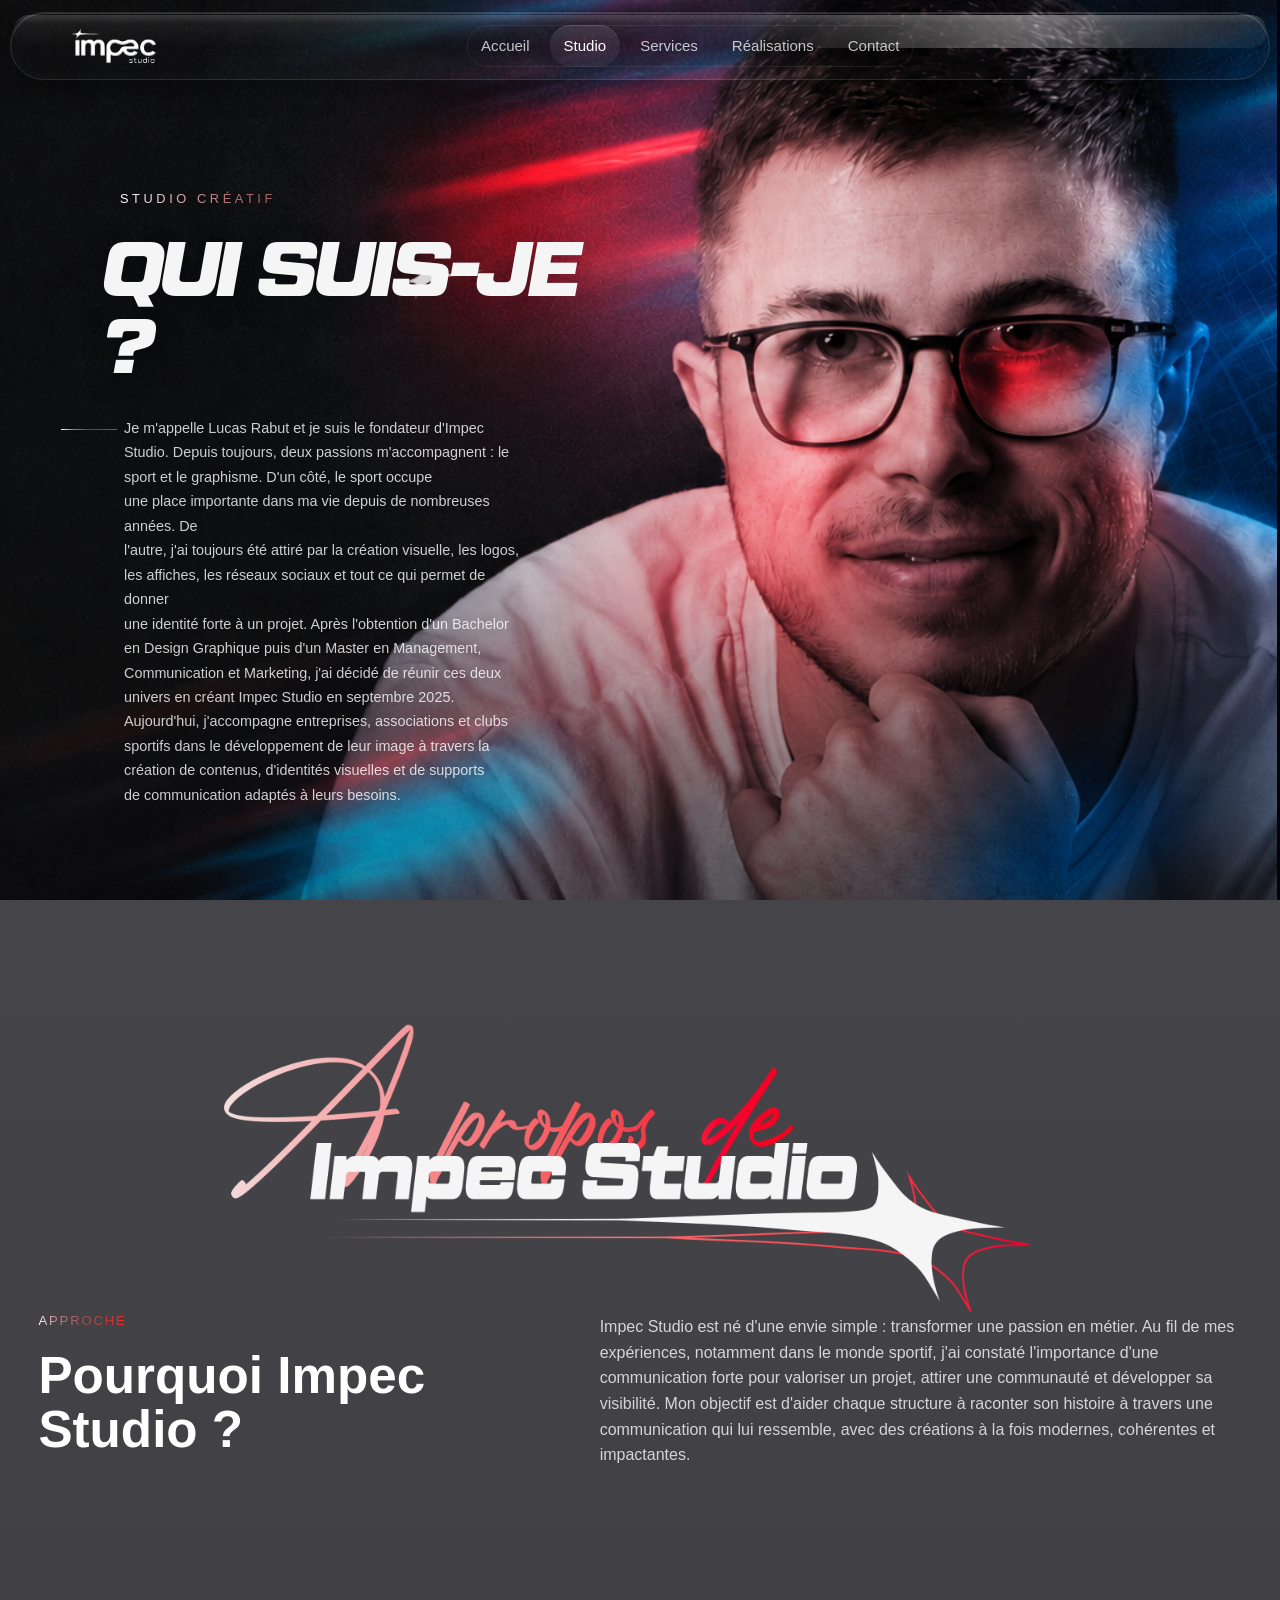
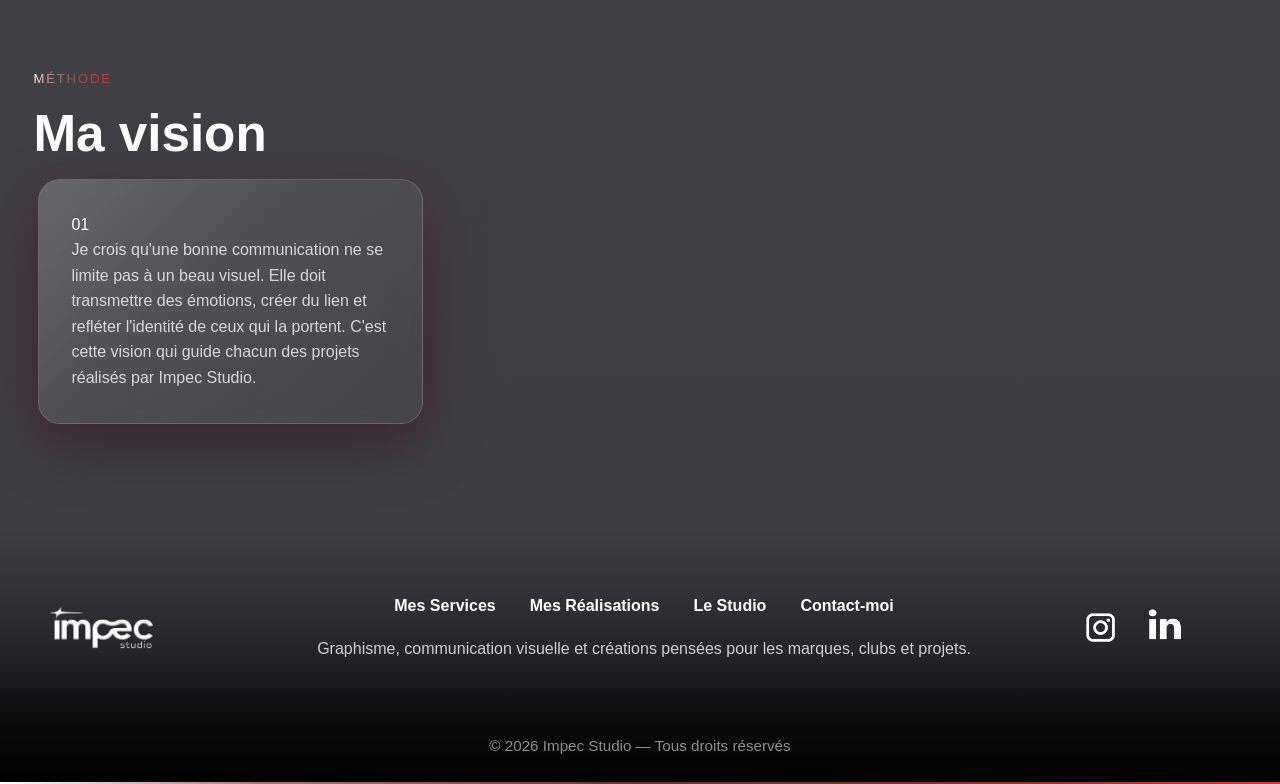
==== commit 3f5306b9: "Mis à jour image" ====
--- a/apropos.html
+++ b/apropos.html
@@ -18,23 +18,28 @@
         <section class="studio-hero">
             <div class="studio-hero-overlay"></div>
 
-            <div class="container studio-hero-content">
+            <div class="studio-hero-content">
                 <div class="studio-hero-stage">
                     <div class="studio-hero-portrait">
-                        <img src="assets/img/lucas-removebg-preview.png" alt="Portrait de Lucas Rabut">
+                        <img src="assets/img/lucasstudio.png" alt="Portrait de Lucas Rabut">
                     </div>
 
                     <div class="studio-hero-text">
                         <p class="studio-hero-kicker">Studio créatif</p>
 
                         <h1 class="studio-hero-title">
-                            <span>Lucas</span>
-                            <span>Rabut</span>
+                            <span>Qui suis-je ? </span>
                         </h1>
 
                         <p class="studio-hero-description">
-                            Un univers pensé pour créer des visuels modernes, sensibles
-                            et impactants, avec une approche précise, cohérente et haut de gamme.
+                            Je m'appelle Lucas Rabut et je suis le fondateur d'Impec Studio. Depuis toujours, deux passions m'accompagnent : le sport et le graphisme. D'un côté, 
+                            le sport occupe <br> une place importante dans ma vie depuis de nombreuses années. 
+                            De <br>l'autre, j'ai toujours été attiré par la création visuelle, les logos,<br>
+                            les affiches, les réseaux sociaux et tout ce qui permet de donner<br> une identité forte à un projet.
+                            Après l'obtention d'un Bachelor <br>en Design Graphique puis d'un Master en Management,<br> Communication et Marketing, 
+                            j'ai décidé de réunir ces deux<br> univers en créant Impec Studio en septembre 2025.
+                            <br>Aujourd'hui, j'accompagne entreprises, associations et clubs <br>sportifs dans le développement de leur image à travers la<br> création de contenus, 
+                            d'identités visuelles et de supports<br> de communication adaptés à leurs besoins.
                         </p>
                     </div>
                 </div>
@@ -51,24 +56,17 @@
             <div class="container about-grid">
                 <div>
                     <p class="section-label">Approche</p>
-                    <h2>Créer une image qui a du sens</h2>
+                    <h2>Pourquoi Impec Studio ?</h2>
                 </div>
 
                 <div class="about-text-content">
                     <p>
-                        L’idée du studio est simple : proposer des visuels qui ne servent pas
-                        uniquement à remplir un espace, mais qui renforcent réellement une image,
-                        un message et une présence.
-                    </p>
-
-                    <p>
-                        Que ce soit pour une marque, un club, un événement ou un projet personnel,
-                        le travail graphique doit être clair, cohérent et adapté à son public.
-                    </p>
-
-                    <p>
-                        L’univers du studio mélange sens du détail, énergie visuelle et recherche
-                        d’un rendu propre, moderne et identifiable.
+                        Impec Studio est né d'une envie simple : transformer une passion en métier.
+                        Au fil de mes expériences, notamment dans le monde sportif, 
+                        j'ai constaté l'importance d'une communication forte pour valoriser un projet, 
+                        attirer une communauté et développer sa visibilité.
+                        Mon objectif est d'aider chaque structure à raconter son histoire à travers une communication qui lui ressemble, 
+                        avec des créations à la fois modernes, cohérentes et impactantes.
                     </p>
                 </div>
             </div>
@@ -78,51 +76,20 @@
             <div class="container">
                 <div class="section-heading">
                     <p class="section-label">Méthode</p>
-                    <h2>Trois piliers dans chaque projet</h2>
+                    <h2>Ma vision</h2>
                 </div>
 
                 <div class="values-grid">
                     <article class="value-card">
                         <span>01</span>
-                        <h3>Comprendre</h3>
                         <p>
-                            Cerner l’univers, les besoins et le message du projet avant de créer.
+                            Je crois qu'une bonne communication ne se limite pas à un beau visuel.
+                            Elle doit transmettre des émotions, créer du lien et refléter l'identité de ceux qui la portent.
+                            C'est cette vision qui guide chacun des projets réalisés par Impec Studio.
                         </p>
                     </article>
 
-                    <article class="value-card">
-                        <span>02</span>
-                        <h3>Construire</h3>
-                        <p>
-                            Développer une direction visuelle cohérente, lisible et mémorable.
-                        </p>
-                    </article>
-
-                    <article class="value-card">
-                        <span>03</span>
-                        <h3>Valoriser</h3>
-                        <p>
-                            Donner aux supports une vraie présence, sur le web comme en print.
-                        </p>
-                    </article>
                 </div>
-            </div>
-        </section>
-
-        <section class="section studio-cta">
-            <div class="container cta-box">
-                <div>
-                    <p class="section-label">Projet</p>
-                    <h2>Découvrir les réalisations du studio</h2>
-                    <p>
-                        Parcours quelques exemples de créations et d’univers visuels.
-                    </p>
-                </div>
-
-                <a href="projets.html" class="btn btn-primary">
-                    <span>Voir les projets</span>
-                    <span class="btn-fill-line"></span>
-                </a>
             </div>
         </section>
     </main>
--- a/assets/css/style.css
+++ b/assets/css/style.css
@@ -132,6 +132,7 @@
     line-height: 1.6;
     min-height: 100vh;
     overflow-x: hidden;
+    padding-top: 0;
 }
 
 header {
@@ -186,7 +187,21 @@
     font-size: 0.82rem;
     letter-spacing: 0.14em;
     text-transform: uppercase;
-    color: var(--color-accent);
+
+    background: linear-gradient(
+        to right,
+        rgba(255, 255, 255, 1) 0%,
+        rgba(255, 163, 163, 0.7) 20%,
+        rgba(255, 99, 99, 0.45) 50%,
+        rgba(255, 51, 51, 0.7) 80%,
+        rgb(255, 38, 38) 100%
+    );
+
+    -webkit-background-clip: text;
+    background-clip: text;
+    -webkit-text-fill-color: transparent;
+    color: transparent;
+
     margin-bottom: 18px;
 }
 
@@ -467,14 +482,14 @@
 ========================================================= */
 .site-header {
     position: absolute;
-    top: 16px;
+    top: 0;
     left: 0;
     z-index: 1000;
     width: 100%;
-    padding: 0 20px;
+    padding: 12px 20px 0;
     background: transparent;
     border: none;
-    height: auto;
+    height: var(--header-height);
     overflow: visible;
     backdrop-filter: none;
     -webkit-backdrop-filter: none;
@@ -1031,21 +1046,21 @@
 }
 
 .intro-studio-visual {
-    position: relative;
-    min-height: 680px;
+    position: absolute;
+    inset: 0;
     overflow: hidden;
-    border-radius: 32px;
+    border-radius: 34px;
+    z-index: 0;
 }
 
 .intro-studio-visual img {
     position: absolute;
     inset: 0;
-    width: 110%;
-    height: 110%;
+    width: 100%;
+    height: 100%;
     object-fit: cover;
-    object-position: center 20%;
-    transform: translateX(-5%) translateY(-2%);
-    z-index: 1;
+    object-position: center center;
+    transform: none;
 }
 
 .intro-studio-visual::before {
@@ -1442,12 +1457,7 @@
     display: flex;
     align-items: center;
     isolation: isolate;
-    background:
-        radial-gradient(circle at 25% 45%, rgba(255, 255, 255, 0.08), transparent 18%),
-        radial-gradient(circle at 65% 35%, rgba(255, 0, 80, 0.10), transparent 22%),
-        radial-gradient(circle at 80% 75%, rgba(0, 150, 255, 0.08), transparent 25%),
-        radial-gradient(circle at 40% 90%, rgba(255, 120, 0, 0.08), transparent 28%),
-        linear-gradient(135deg, #020208 0%, #06050d 40%, #020207 100%);
+    background: transparent;
 }
 
 .studio-hero-title {
@@ -1456,11 +1466,11 @@
     flex-direction: column;
     gap: 0;
     margin: 0;
-    font-size: clamp(4.5rem, 9vw, 8.8rem);
-    line-height: 0.82;
+    font-size: clamp(3rem, 6vw, 6rem);
+    line-height: 1;
     font-weight: 900;
     font-style: italic;
-    letter-spacing: -0.03em;
+    letter-spacing: -0.05em;
     color: #f5f5f5;
     text-shadow: 0 10px 30px rgba(0, 0, 0, 0.22);
     text-transform: uppercase;
@@ -1475,10 +1485,6 @@
     top: 30%;
     border-radius: 50%;
     pointer-events: none;
-    background: radial-gradient(circle,
-        rgb(255, 0, 0),
-        transparent 150%
-    );
     filter: blur(100px);
     opacity: 0.4;
 }
@@ -1494,12 +1500,6 @@
     border-radius: 50%;
     pointer-events: none;
     z-index: 1;
-    background: radial-gradient(circle,
-        rgba(253, 114, 33, 0.892) 0%,
-        rgba(149, 6, 58, 0.54) 30%,
-        rgba(255, 120, 40, 0.05) 55%,
-        transparent 70%
-    );
     filter: blur(80px);
     opacity: 0.7;
 }
@@ -1515,7 +1515,7 @@
 }
 
 .studio-hero-content {
-    position: relative;
+    position: static;
     z-index: 2;
     width: 100%;
 }
@@ -1523,51 +1523,58 @@
 .studio-hero-stage {
     position: relative;
     min-height: calc(100vh - var(--header-height));
-    display: grid;
-    grid-template-columns: minmax(340px, 0.9fr) minmax(420px, 1.1fr);
-    align-items: end;
+    display: flex;
+    align-items: center;
+    justify-content: flex-start;
 }
 
 /* PORTRAIT */
 .studio-hero-portrait {
-    position: relative;
-    z-index: 3;
-    align-self: end;
-    justify-self: start;
-    width: min(42vw, 700px);
-    margin-left: 25%;
-    margin-bottom: 0;
-    pointer-events: none;
+    position: absolute;
+    inset: 0;
+    width: 100vw;
+    height: 100vh;
+    margin: 0;
+    z-index: 0;
 }
 
 .studio-hero-portrait img {
-    display: block;
-    width: 100%;
-    height: auto;
-    object-fit: contain;
-    filter:
-        grayscale(1)
-        drop-shadow(0 30px 60px rgba(0, 0, 0, 0.44))
-        drop-shadow(0 0 34px rgba(255, 255, 255, 0.05));
+    width: 300%;
+    height: 150%;
+    object-fit: cover;
+    margin-left: -120%;
+    margin-top: -25%;
+    filter: none;
 }
 
 /* TEXTE */
 .studio-hero-text {
     position: relative;
-    z-index: 2;
-    justify-self: end;
-    align-self: center;
-    width: min(100%, 760px);
-    margin-right: 2%;
-    transform: translateX(0%);
-}
-
+    z-index: 3;
+    max-width: 900px;
+    margin-left: 70px;
+    text-align: left;
+}
 .studio-hero-kicker {
-    font-size: 0.92rem;
+    font-size: 0.8rem;
     letter-spacing: 0.28em;
     text-transform: uppercase;
-    color: rgba(255, 255, 255, 0.64);
-    margin-bottom: 22px;
+    background: linear-gradient(
+        to right,
+        rgba(255, 255, 255, 1) 0%,
+        rgba(255, 163, 163, 0.7) 20%,
+        rgba(255, 99, 99, 0.45) 50%,
+        rgba(255, 51, 51, 0.7) 80%,
+        rgb(255, 38, 38) 100%
+    );
+
+    -webkit-background-clip: text;
+    background-clip: text;
+    -webkit-text-fill-color: transparent;
+    color: transparent;
+    margin-bottom: 25px;
+    margin-top: 20px;
+    margin-left: 50px;
 }
 
 .studio-hero-title span:first-child {
@@ -1580,27 +1587,30 @@
 
 .studio-hero-description {
     position: relative;
-    max-width: 470px;
-    margin-top: 34px;
-    margin-left: 3.2rem;
+    max-width: 700px;
+    margin-top: 15px;
+    margin-left: 0px;
     padding-left: 28px;
     color: rgba(255, 255, 255, 0.80);
-    font-size: 1.02rem;
-    line-height: 1.8;
+    font-size: 0.9rem;
+    line-height: 1.7;
 }
 
 .studio-hero-description::before {
     content: "";
     position: absolute;
-    left: 0;
+    left: 15px;
     top: 0.95em;
     width: 56px;
     height: 1px;
-    background: linear-gradient(
+    background:
+    linear-gradient(
         to right,
-        rgba(255,255,255,0),
-        rgba(255,255,255,0.34),
-        rgba(255,255,255,0.08)
+        rgba(255, 255, 255, 1) 0%,
+        rgba(255, 163, 163, 0.7) 20%,
+        rgba(255, 99, 99, 0.45) 50%,
+        rgba(255, 51, 51, 0.7) 80%,
+        rgb(255, 38, 38) 100%
     );
     transform: translateX(-56px);
 }
@@ -1899,300 +1909,33 @@
     grid-template-columns: repeat(2, minmax(0, 1fr));
 }
 
-/* =========================
-   PROJET 1
-========================= */
-
-/* CASE STUDY */
-.case-hero {
-    position: relative;
-    min-height: 100vh;
-    padding-top: var(--header-height);
-    overflow: hidden;
-    display: flex;
-    align-items: stretch;
-}
-
-.case-hero-media {
-    position: absolute;
-    inset: var(--header-height) 0 0 0;
-    width: 100%;
-    height: calc(100% - var(--header-height));
-    object-fit: cover;
-    object-position: center 28%;
-    transform: scale(1.03);
-}
-
-.case-hero::before {
-    content: "";
-    position: absolute;
-    inset: var(--header-height) 0 0 0;
-    background:
-        linear-gradient(to bottom, rgba(0, 0, 0, 0.14), rgba(0, 0, 0, 0.52)),
-        linear-gradient(to right, rgba(5, 4, 10, 0.92), rgba(5, 4, 10, 0.28) 54%, rgba(5, 4, 10, 0.08)),
-        linear-gradient(to top, rgba(5, 4, 10, 0.92), rgba(5, 4, 10, 0.12) 48%, rgba(5, 4, 10, 0));
-    z-index: 1;
-}
-
-.case-hero-overlay {
-    position: relative;
-    z-index: 2;
-    width: 100%;
-    display: flex;
-    align-items: flex-end;
-    padding: 0 0 3rem;
-}
-
-.case-hero-content {
-    max-width: 760px;
-}
-
-.case-kicker {
-    font-family: "Tactic Sans", Arial, Helvetica, sans-serif;
-    font-size: clamp(0.95rem, 2vw, 1.4rem);
-    line-height: 0.92;
-    text-transform: uppercase;
-    color: #ffffff;
-    margin-bottom: 0.15rem;
-    text-shadow: 0 8px 20px rgba(0, 0, 0, 0.24);
-}
-
-.case-title {
-    font-family: "Tactic Sans", Arial, Helvetica, sans-serif;
-    font-size: clamp(4rem, 10vw, 8.2rem);
-    line-height: 0.82;
-    letter-spacing: -0.03em;
-    color: #ffffff;
-    margin: 0;
-    text-shadow: 0 10px 24px rgba(0, 0, 0, 0.30);
-}
-
-.case-subtitle {
-    max-width: 620px;
-    margin-top: 1.25rem;
-    font-size: clamp(1rem, 1.4vw, 1.2rem);
-    line-height: 1.55;
-    color: rgba(255, 255, 255, 0.86);
-}
-
-.case-editorial {
-    padding-top: 7rem;
-}
-
-.case-editorial-grid {
-    display: grid;
-    grid-template-columns: 0.95fr 1.05fr;
-    gap: 3rem;
-    align-items: start;
-}
-
-.case-editorial-left h2 {
-    font-size: clamp(2rem, 4vw, 4rem);
-    line-height: 1.02;
-}
-
-.case-editorial-right p + p {
-    margin-top: 1rem;
-}
-
-.case-meta-row {
-    display: grid;
-    grid-template-columns: repeat(3, 1fr);
-    gap: 1rem;
-    margin-top: 2rem;
-}
-
-.case-meta-item {
-    padding: 1.2rem 1.1rem;
-    border-radius: 22px;
-}
-
-.case-meta-item span {
-    display: block;
-    margin-bottom: 0.35rem;
-    font-size: 0.76rem;
-    letter-spacing: 0.14em;
-    text-transform: uppercase;
-    color: var(--color-text-muted);
-}
-
-.case-meta-item strong {
-    font-size: 1rem;
-    color: #ffffff;
-}
-
-.case-statement {
-    padding: 1rem 0 0;
-}
-
-.case-statement-card {
-    overflow: hidden;
-    border-radius: 34px;
-    box-shadow: 0 24px 64px rgba(0, 0, 0, 0.28);
-}
-
-.case-statement-card img {
-    width: 100%;
-    height: 82vh;
-    object-fit: cover;
-}
-
-.case-timeline {
-    padding-top: 6rem;
-}
-
-.case-timeline-list {
-    position: relative;
-    margin-top: 2rem;
-    display: grid;
-    gap: 2rem;
-}
-
-.case-step {
-    display: grid;
-    grid-template-columns: 90px 1fr;
-    gap: 1.5rem;
-    align-items: start;
-}
-
-.case-step-number {
-    font-family: "Tactic Sans", Arial, Helvetica, sans-serif;
-    font-size: clamp(2.2rem, 4vw, 3.5rem);
-    line-height: 1;
-    color: rgba(255, 255, 255, 0.88);
-    padding-top: 1rem;
-}
-
-.case-step-content {
-    display: grid;
-    grid-template-columns: 1fr 380px;
-    gap: 1.5rem;
-    align-items: center;
-    padding: 1.5rem;
-    border-radius: 28px;
-}
-
-.case-step-content.reverse {
-    grid-template-columns: 380px 1fr;
-}
-
-.case-step-content.reverse .case-step-text {
-    order: 2;
-}
-
-.case-step-content.reverse .case-step-image {
-    order: 1;
-}
-
-.case-step-text h3 {
-    margin-bottom: 0.9rem;
-    font-size: clamp(1.6rem, 2vw, 2.2rem);
-    line-height: 1.05;
-}
-
-.case-step-text p {
-    color: var(--color-text-soft);
-    line-height: 1.75;
-}
-
-.case-step-image {
-    overflow: hidden;
-    border-radius: 22px;
-}
-
-.case-step-image img {
-    width: 100%;
-    height: 280px;
-    object-fit: cover;
-}
-
-.case-strip {
-    padding-top: 5rem;
-}
-
-.case-strip-grid {
-    display: grid;
-    grid-template-columns: repeat(3, 1fr);
-    gap: 1.5rem;
-    align-items: center;
-}
-
-.case-strip-item {
-    overflow: hidden;
-    border-radius: 28px;
-    box-shadow: 0 18px 40px rgba(0, 0, 0, 0.22);
-}
-
-.case-strip-item img {
-    width: 100%;
-    height: 460px;
-    object-fit: cover;
-}
-
-.case-strip-item.tilt-up {
-    transform: translateY(-18px) rotate(-2deg);
-}
-
-.case-strip-item.tilt-down {
-    transform: translateY(18px) rotate(2deg);
-}
-
-.case-impact {
-    padding-top: 5rem;
-}
-
-.case-impact-box {
-    display: grid;
-    grid-template-columns: 1.2fr 0.8fr;
-    gap: 2rem;
-    align-items: center;
-    padding: 2rem;
-    border-radius: 32px;
-}
-
-.case-impact-text h2 {
-    font-size: clamp(2rem, 4vw, 3.5rem);
-    line-height: 1.02;
-    margin-bottom: 1rem;
-}
-
-.case-impact-side {
-    display: flex;
-    flex-wrap: wrap;
-    gap: 0.8rem;
-    justify-content: flex-start;
-}
-
-.case-impact-tag {
-    padding: 0.9rem 1.2rem;
-    border-radius: 999px;
-    background: rgba(255, 255, 255, 0.06);
-    border: 1px solid rgba(255, 255, 255, 0.10);
-    color: #ffffff;
-}
-
-.case-next-projects {
-    padding-top: 5rem;
-}
-
-/* PJBC */
-.pjbc-hero {
+/* =========================================================
+   PAGE PROJETS DÉTAILS — COMMUN
+========================================================= */
+
+.project-detail-page {
+    background: transparent;
+}
+
+/* HERO */
+.project-hero {
     position: relative;
     width: 100%;
-    padding-top: var(--header-height);
-    background: #030407;
+    padding-top: 0;
+    margin-top: 0;
+    background: transparent;
     overflow: hidden;
 }
 
-.pjbc-hero-image {
+.project-hero-image {
     display: block;
     width: 100%;
     height: auto;
-    object-fit: contain;
-    background: #030407;
-}
-
-.pjbc-hero-fade {
+    object-fit: cover;
+    background: transparent;
+}
+
+.project-hero-fade {
     position: absolute;
     left: 0;
     right: 0;
@@ -2209,13 +1952,14 @@
     pointer-events: none;
 }
 
-.pjbc-editorial {
+/* INTRO */
+.project-editorial {
     position: relative;
     padding-top: 80px;
     overflow: hidden;
 }
 
-.pjbc-editorial::before {
+.project-editorial::before {
     content: "";
     position: absolute;
     inset: 0;
@@ -2225,7 +1969,7 @@
     pointer-events: none;
 }
 
-.pjbc-editorial-grid {
+.project-editorial-grid {
     position: relative;
     z-index: 1;
     display: grid;
@@ -2234,40 +1978,40 @@
     align-items: start;
 }
 
-.pjbc-editorial-left h2 {
-    font-size: clamp(3rem, 6vw, 6rem);
+.project-editorial-left h2 {
+    font-size: clamp(3.2rem, 4.4vw, 5rem);
     line-height: 0.95;
     letter-spacing: -0.04em;
     max-width: 720px;
 }
 
-.pjbc-editorial-right {
+.project-editorial-right {
     padding-top: 55px;
 }
 
-.pjbc-editorial-right p {
+.project-editorial-right p {
     font-size: 1.08rem;
     line-height: 1.7;
     color: rgba(255, 255, 255, 0.9);
 }
 
-.pjbc-editorial-right p + p {
+.project-editorial-right p + p {
     margin-top: 1.35rem;
 }
 
-.pjbc-meta-row {
+.project-meta-row {
     display: grid;
     grid-template-columns: repeat(3, minmax(0, 1fr));
     gap: 1rem;
     margin-top: 2rem;
 }
 
-.pjbc-meta-item {
+.project-meta-item {
     padding: 1.2rem 1.1rem;
     border-radius: 22px;
 }
 
-.pjbc-meta-item.glass-card {
+.project-meta-item.glass-card {
     background: rgba(255, 255, 255, 0.03);
     border: 1px solid rgba(255, 255, 255, 0.10);
     box-shadow: 0 20px 50px rgba(0, 0, 0, 0.20);
@@ -2275,11 +2019,11 @@
     -webkit-backdrop-filter: none;
 }
 
-.pjbc-meta-item.glass-card::before {
+.project-meta-item.glass-card::before {
     display: none;
 }
 
-.pjbc-meta-item span {
+.project-meta-item span {
     display: block;
     margin-bottom: 0.35rem;
     font-size: 0.76rem;
@@ -2288,441 +2032,12 @@
     color: rgba(255, 255, 255, 0.58);
 }
 
-.pjbc-meta-item strong {
+.project-meta-item strong {
     font-size: 1rem;
     color: #ffffff;
 }
 
-.pjbc-showcase {
-    padding-top: 1rem;
-    padding-bottom: 12rem;
-}
-
-.pjbc-compo-top {
-    display: grid;
-    grid-template-columns: 0.82fr 0.30fr 0.74fr;
-    gap: 1.2rem;
-    align-items: start;
-}
-
-.pjbc-sf2 {
-    margin-left: -10px;
-    min-height: 780px;
-    max-height: 780px;
-    border: none;
-    background: transparent;
-    box-shadow: none;
-    overflow: hidden;
-    border-radius: 0;
-}
-
-.pjbc-sf2::before {
-    display: none;
-}
-
-.pjbc-sf2 img {
-    width: 100%;
-    height: 100%;
-    object-fit: contain;
-    object-position: center top;
-}
-
-.pjbc-top-posters {
-    display: grid;
-    grid-template-columns: 1fr;
-    grid-template-rows: repeat(3, 1fr);
-    gap: 0.6rem;
-    align-self: start;
-    height: 770px;
-    max-height: 780px;
-}
-
-.pjbc-poster-vertical {
-    border: none;
-    background: transparent;
-    box-shadow: none;
-    overflow: hidden;
-    border-radius: 0;
-}
-
-.pjbc-poster-vertical::before {
-    display: none;
-}
-
-.pjbc-poster-vertical img {
-    width: 100%;
-    height: 100%;
-    object-fit: contain;
-    object-position: center;
-    display: block;
-}
-
-.pjbc-top-text {
-    padding-top: 1.8rem;
-    max-width: 520px;
-}
-
-.pjbc-top-text h3,
-.pjbc-bottom-text h3 {
-    margin-bottom: 1rem;
-    font-size: clamp(2rem, 3vw, 3.6rem);
-    line-height: 0.98;
-}
-
-.pjbc-top-text p:last-child,
-.pjbc-bottom-text p:last-child {
-    color: rgba(255, 255, 255, 0.78);
-    line-height: 1.75;
-}
-
-.pjbc-phone-overlap-top {
-    position: relative;
-    margin-top: -310px;
-    margin-left: -620px;
-    z-index: 5;
-    pointer-events: none;
-}
-
-.pjbc-phone-card-top img {
-    transform: rotate(30deg);
-    transform-origin: center center;
-}
-
-.pjbc-phone-card {
-    position: relative;
-    overflow: hidden;
-    background: transparent;
-    border: none;
-    box-shadow: none;
-}
-
-.pjbc-phone-card::before {
-    display: none;
-}
-
-.pjbc-phone-card img {
-    width: 150%;
-    height: auto;
-    object-fit: contain;
-    display: block;
-}
-
-.pjbc-phone-card-top {
-    width: min(680px, 50vw);
-    margin-left: 6%;
-}
-
-.pjbc-compo-bottom {
-    display: grid;
-    grid-template-columns: 0.68fr 1.32fr;
-    gap: 1.4rem;
-    align-items: start;
-    margin-top: 2rem;
-}
-
-.pjbc-bottom-text {
-    padding-top: 1rem;
-    max-width: 520px;
-}
-
-.pjbc-bottom-right {
-    position: relative;
-    overflow: hidden;
-    min-height: 920px;
-}
-
-.pjbc-four-grid {
-    display: grid;
-    grid-template-columns: repeat(2, minmax(0, 1fr));
-    gap: 1rem;
-    max-width: 860px;
-    margin-left: auto;
-}
-
-.pjbc-grid-square {
-    border-radius: 0;
-    background: transparent;
-    border: none;
-    box-shadow: none;
-    overflow: visible;
-}
-
-.pjbc-grid-square::before {
-    display: none;
-}
-
-.pjbc-grid-square img {
-    width: 100%;
-    height: auto;
-    object-fit: contain;
-    display: block;
-    border-radius: 0;
-}
-
-.pjbc-phone-card-bottom {
-    position: absolute;
-    right: -470px;
-    bottom: -400px;
-    width: min(700px, 52vw);
-    margin: 0;
-    transform: rotate(12deg) scaleX(-1) !important;
-    transform-origin: center center;
-    z-index: 4;
-}
-
-.pjbc-strip {
-    overflow: hidden;
-    padding: 2rem 0 0;
-    margin-top: -150px;
-}
-
-.pjbc-strip-wrap {
-    position: relative;
-    overflow: hidden;
-    mask-image: linear-gradient(to right, transparent 0%, black 8%, black 92%, transparent 100%);
-    -webkit-mask-image: linear-gradient(to right, transparent 0%, black 8%, black 92%, transparent 100%);
-}
-
-.pjbc-strip-track {
-    display: flex;
-    gap: 1.6rem;
-    width: max-content;
-    animation: pjbcStripScroll 34s linear infinite;
-    padding: 0.4rem 0 1rem;
-}
-
-.pjbc-strip-item {
-    flex: 0 0 300px;
-    border-radius: 0;
-    overflow: visible;
-}
-
-.pjbc-strip-item:nth-child(odd) {
-    transform: rotate(-2.5deg);
-}
-
-.pjbc-strip-item:nth-child(even) {
-    transform: rotate(2.5deg);
-}
-
-.pjbc-strip-item img {
-    width: 100%;
-    height: auto;
-    object-fit: contain;
-    border-radius: 0;
-    border: none;
-    box-shadow: none;
-    background: transparent;
-}
-
-.pjbc-next-projects {
-    display: grid;
-    grid-template-columns: repeat(2, minmax(0, 1fr));
-    gap: 1rem;
-    width: 100vw;
-    max-width: none;
-    margin-left: calc(50% - 49.5vw);
-    padding: 0 2rem;
-}
-
-.pjbc-next-card {
-    position: relative;
-    display: block;
-    min-height: auto;
-    width: 100%;
-    overflow: hidden;
-    border-radius: 32px;
-    background: #000;
-    border: 1px solid rgba(255, 255, 255, 0.10);
-    box-shadow: 0 24px 60px rgba(0, 0, 0, 0.32);
-    transition: transform 0.35s ease, border-color 0.35s ease, box-shadow 0.35s ease;
-}
-
-.pjbc-next-card:hover {
-    transform: translateY(-8px);
-    border-color: rgba(255, 255, 255, 0.16);
-    box-shadow: 0 28px 70px rgba(0, 0, 0, 0.079);
-}
-
-.pjbc-next-card img {
-    width: 100%;
-    height: auto;
-    object-fit: contain;
-    display: block;
-}
-
-.pjbc-next-card:hover img {
-    transform: scale(1.03);
-}
-
-.pjbc-next-card::after {
-    content: "";
-    position: absolute;
-    inset: 0;
-    background: linear-gradient(
-        to bottom,
-        rgba(42, 42, 42, 0.02) 0%,
-        rgba(46, 45, 45, 0.08) 40%,
-        rgba(29, 29, 29, 0.3) 100%
-    );
-    z-index: 1;
-}
-
-.pjbc-next-content {
-    position: absolute;
-    left: 0;
-    right: 0;
-    bottom: 0;
-    z-index: 2;
-    padding: 2rem;
-    min-height: 220px;
-    background: linear-gradient(
-        to top,
-        rgba(10, 10, 14, 0.459) 0%,
-        rgba(12, 12, 18, 0.86) 64%,
-        rgba(12, 12, 18, 0) 100%
-    );
-}
-
-.pjbc-next-content h3 {
-    margin: 0.2rem 0 0.8rem;
-    font-size: clamp(2rem, 3vw, 3rem);
-    line-height: 0.95;
-    color: #ffffff;
-}
-
-.pjbc-next-content p:last-child {
-    color: rgba(255, 255, 255, 0.78);
-    line-height: 1.55;
-}
-
-/* =========================
-   PROJET 2
-========================= */
-.project2-page {
-    background: transparent;
-}
-
-/* HERO */
-.project2-hero {
-    position: relative;
-    width: 100%;
-    padding-top: var(--header-height);
-    background: #030407;
-    overflow: hidden;
-}
-
-.project2-hero-image {
-    display: block;
-    width: 100%;
-    height: auto;
-    object-fit: contain;
-    background: #030407;
-}
-
-.project2-hero-fade {
-    position: absolute;
-    left: 0;
-    right: 0;
-    bottom: 0;
-    height: 220px;
-    background: linear-gradient(
-        to bottom,
-        rgba(5, 4, 10, 0) 0%,
-        rgba(5, 4, 10, 0.24) 30%,
-        rgba(5, 4, 10, 0.68) 68%,
-        rgba(5, 4, 10, 0.94) 88%,
-        rgba(5, 4, 10, 1) 100%
-    );
-    pointer-events: none;
-}
-
-/* INTRO */
-.project2-editorial {
-    position: relative;
-    padding-top: 80px;
-    overflow: hidden;
-}
-
-.project2-editorial::before {
-    content: "";
-    position: absolute;
-    inset: 0;
-    background:
-        radial-gradient(circle at 12% 18%, rgba(235, 7, 7, 0.10), transparent 24%),
-        radial-gradient(circle at 82% 72%, rgba(235, 7, 7, 0.12), transparent 22%);
-    pointer-events: none;
-}
-
-.project2-editorial-grid {
-    position: relative;
-    z-index: 1;
-    display: grid;
-    grid-template-columns: 0.95fr 1.05fr;
-    gap: 3.2rem;
-    align-items: start;
-}
-
-.project2-editorial-left h2 {
-    font-size: clamp(4rem, 4.4vw, 5rem);
-    line-height: 0.95;
-    letter-spacing: -0.04em;
-    max-width: 720px;
-}
-
-.project2-editorial-right {
-    padding-top: 55px;
-}
-
-.project2-editorial-right p {
-    font-size: 1.08rem;
-    line-height: 1.7;
-    color: rgba(255, 255, 255, 0.9);
-}
-
-.project2-editorial-right p + p {
-    margin-top: 1.35rem;
-}
-
-.project2-meta-row {
-    display: grid;
-    grid-template-columns: repeat(3, minmax(0, 1fr));
-    gap: 1rem;
-    margin-top: 2rem;
-}
-
-.project2-meta-item {
-    padding: 1.2rem 1.1rem;
-    border-radius: 22px;
-}
-
-.project2-meta-item.glass-card {
-    background: rgba(255, 255, 255, 0.03);
-    border: 1px solid rgba(255, 255, 255, 0.10);
-    box-shadow: 0 20px 50px rgba(0, 0, 0, 0.20);
-    backdrop-filter: none;
-    -webkit-backdrop-filter: none;
-}
-
-.project2-meta-item.glass-card::before {
-    display: none;
-}
-
-.project2-meta-item span {
-    display: block;
-    margin-bottom: 0.35rem;
-    font-size: 0.76rem;
-    letter-spacing: 0.14em;
-    text-transform: uppercase;
-    color: rgba(255, 255, 255, 0.58);
-}
-
-.project2-meta-item strong {
-    font-size: 1rem;
-    color: #ffffff;
-}
-
-.project2-editorial-actions {
+.project-editorial-actions {
     display: flex;
     align-items: center;
     gap: 14px;
@@ -2730,120 +2045,94 @@
     flex-wrap: wrap;
 }
 
-.project2-editorial-actions .btn {
+.project-editorial-actions .btn {
     min-height: 46px;
     padding: 0 20px;
     width: auto;
 }
 
-.project2-btn-icon {
+.project-btn-icon {
     min-width: 140px;
 }
 
-/* HORIZONTAL STORY */
-.project2-horizontal-section {
+.project-btn-icon {
+    width: 50px;
+    min-width: 50px;
+    height: 50px;
+    min-height: 50px;
+    padding: 0;
+    border-radius: 999px;
+}
+
+.project-btn-logo {
+    width: 35px;
+    height: 35px;
+    object-fit: contain;
+    display: block;
     position: relative;
+    z-index: 10;
+}
+
+.project-btn-icon img {
+    max-width: 100%;
+    max-height: 100%;
+}
+
+/* BANNIÈRE HORIZONTALE COMMUNE */
+.project-banner-section {
+    position: relative;
+    min-height: 220vh;
     background: transparent;
-    min-height: 420vh;
-}
-
-.project2-horizontal-sticky {
+}
+
+.project-banner-section.project-banner-section--long {
+    min-height: 260vh;
+}
+
+.project-banner-sticky {
     position: sticky;
     top: calc(var(--header-height) + 18px);
     height: calc(100vh - var(--header-height) - 34px);
     overflow: hidden;
     display: flex;
-    align-items: flex-start;
-}
-
-.project2-horizontal-track {
+    align-items: center;
+    justify-content: flex-start;
+}
+
+.project-banner-track {
     display: flex;
     align-items: center;
-    gap: 3vw;
     width: max-content;
-    padding: 0 4vw 0 8vw;
+    padding: 0;
     will-change: transform;
 }
 
-.project2-slide {
-    flex: 0 0 112vw;
-    height: calc(100vh - var(--header-height) - 34px);
+.project-banner-slide {
+    flex: 0 0 auto;
     display: flex;
-    align-items: flex-start;
-    opacity: 1;
-    transform: none;
-    transition:
-        opacity 0.55s ease,
-        transform 0.55s ease;
-    --slide-progress: 0;
-}
-
-.project2-slide-panel {
-    position: relative;
-}
-
-.project2-layout {
-    width: 100%;
-    display: grid;
     align-items: center;
-    gap: 1.4vw;
-}
-
-.project2-copy {
-    position: relative;
-    z-index: 5;
-    opacity: calc(0.26 + (var(--slide-progress) * 0.74));
-    transform:
-        translateY(calc((1 - var(--slide-progress)) * 26px))
-        scale(calc(0.96 + (var(--slide-progress) * 0.04)));
-    transition:
-        opacity 0.22s linear,
-        transform 0.22s linear;
-    will-change: transform, opacity;
-}
-
-.project2-copy h2,
-.project2-copy h3 {
-    font-size: clamp(2.2rem, 4vw, 4.8rem);
-    line-height: 0.95;
-    letter-spacing: -0.04em;
-    margin-bottom: 1rem;
-}
-
-.project2-copy p {
-    max-width: 420px;
-    color: rgba(255, 255, 255, 0.82);
-    line-height: 1.75;
-}
-
-.project2-card {
-    position: relative;
-    overflow: visible;
-    border-radius: 0;
+    justify-content: center;
     background: transparent;
     border: none;
     box-shadow: none;
-    opacity: calc(0.22 + (var(--slide-progress) * 0.78));
-    transform: none;
-    transition:
-        opacity 0.22s linear,
-        transform 0.22s linear,
-        filter 0.22s linear;
-    will-change: transform, opacity, filter;
-}
-
-.project2-card img {
-    width: 100%;
-    height: 100%;
+}
+
+.project-banner-image {
     display: block;
+    width: auto;
+    height: calc(100vh - var(--header-height) - 34px);
+    max-width: none;
     object-fit: contain;
-    object-position: center;
-}
-
-.project2-progress {
+    object-position: center center;
+    border-radius: 0;
+    box-shadow: none;
+    image-rendering: auto;
+}
+
+.project-progress {
     position: absolute;
     left: 50%;
-    bottom: -1px;
+    bottom: 10px;
     transform: translateX(-50%);
     width: min(42vw, 520px);
     height: 6px;
@@ -2853,13 +2142,12 @@
     z-index: 30;
 }
 
-.project2-progress-bar {
+.project-progress-bar {
     display: block;
     width: 0%;
     height: 100%;
     border-radius: inherit;
-    background:
-    linear-gradient(
+    background: linear-gradient(
         to right,
         rgba(255, 255, 255, 1) 0%,
         rgba(255, 163, 163, 0.7) 20%,
@@ -2870,490 +2158,85 @@
     box-shadow: 0 0 12px rgba(255,255,255,0.18);
 }
 
-/* PANEL 1 */
-.project2-slide-intro {
-    flex-basis: 102vw;
-}
-
-.project2-layout-intro {
-    position: relative;
-    grid-template-columns: 0.35fr 0.165fr 0.56fr;
-    width: 68vw;
-    align-items: start;
-    column-gap: 0rem;
-}
-
-.project2-intro-copy {
-    align-self: start;
-    margin-top: 7vh;
-    padding-right: 1vw;
-    transform: translateX(-2vw);
-    z-index: 6;
-}
-
-.project2-stack-vertical {
-    position: relative;
-    display: grid;
-    grid-template-rows: repeat(3, 1fr);
-    gap: -1.58rem;
-    height: 46vw;
-    max-height: 200px;
-    min-height: 0px;
-    align-self: start;
-    margin-top: 1.4vh;
-    z-index: 4;
-}
-
-.project2-card-stack-top,
-.project2-card-stack-middle,
-.project2-card-stack-bottom {
-    position: relative;
-    height: 100%;
-    transition: transform 0.35s ease;
-}
-
-.project2-card-stack-top {
-    transform:
-        translateY(calc(-8px + ((1 - var(--slide-progress)) * 12px)))
-        translateX(calc((1 - var(--slide-progress)) * -6px))
-        scale(calc(0.95 + (var(--slide-progress) * 0.05)));
-}
-
-.project2-card-stack-middle {
-    transform:
-        translateY(calc((1 - var(--slide-progress)) * 8px))
-        scale(calc(0.95 + (var(--slide-progress) * 0.05)));
-}
-
-.project2-card-stack-bottom {
-    transform:
-        translateY(calc(8px + ((1 - var(--slide-progress)) * 10px)))
-        translateX(calc((1 - var(--slide-progress)) * 6px))
-        scale(calc(0.95 + (var(--slide-progress) * 0.05)));
-}
-
-.project2-card-stack-top img,
-.project2-card-stack-middle img,
-.project2-card-stack-bottom img {
-    width: 100%;
-    height: 100%;
-    object-fit: contain;
-}
-
-.project2-card-feature {
-    position: relative;
-    height: 42vw;
-    max-height: 760px;
-    display: flex;
-    align-items: center;
-    justify-content: center;
-    z-index: 2;
-    transform:
-        translateY(calc((1 - var(--slide-progress)) * 18px))
-        scale(calc(0.97 + (var(--slide-progress) * 0.03)));
-}
-
-.project2-card-feature img {
-    width: 100%;
-    height: 100%;
-    object-fit: contain;
-}
-
-.project2-card-mockup-left {
-    position: absolute;
-    right: -35vw;
-    bottom: -30vh;
-    width: 60vw;
-    max-width: 1000px;
-    transform:
-        rotate(calc(25deg - ((1 - var(--slide-progress)) * 5deg)))
-        translateY(calc((1 - var(--slide-progress)) * 16px))
-        scale(calc(0.96 + (var(--slide-progress) * 0.04)));
-    z-index: 8;
-    pointer-events: none;
-}
-
-.project2-card-mockup-left img {
-    width: 100%;
-    height: auto;
-    object-fit: contain;
-}
-
-/* PANEL 2 */
-.project2-slide-gallery {
-    flex-basis: 62vw;
-}
-
-.project2-layout-social {
-    position: relative;
-    grid-template-columns: 0.2fr 0.8fr;
-    width: 58vw;
-    align-items: center;
-    gap: 0;
-}
-
-.project2-social-copy {
-    align-self: start;
-    margin-top: 20vh;
-    padding-right: 0;
-    opacity: calc(0.24 + (var(--slide-progress) * 0.76));
-    transform:
-        translateX(calc(-18vw + ((1 - var(--slide-progress)) * -8px)))
-        translateY(calc((1 - var(--slide-progress)) * 12px))
-        scale(calc(0.96 + (var(--slide-progress) * 0.04)));
-    transition:
-        opacity 0.22s linear,
-        transform 0.22s linear;
-    z-index: 6;
-}
-
-.project2-gallery-and-mockup {
-    position: relative;
-    display: block;
-    width: 100%;
-    min-height: 40vw;
-    margin-top: 0;
-}
-
-.project2-grid-gallery {
-    position: relative;
-    width: 100%;
-    max-width: 560px;
-    display: grid;
-    grid-template-columns: repeat(2, minmax(0, 1fr));
-    gap: 0.35rem 0.001rem;
-    align-items: center;
-    margin: 0;
-    transform: translateX(-15vw) translateY(1vh);
-    z-index: 3;
-    justify-content: start;
-    row-gap: 0rem;
-    column-gap: 0rem;
-}
-
-.project2-grid-gallery .project2-card {
-    aspect-ratio: 1 / 1;
-}
-
-.project2-grid-gallery .project2-card img {
-    width: 100%;
-    height: 100%;
-    object-fit: contain;
-}
-
-.project2-card-square:nth-child(1) {
-    margin-right: -1.6rem;
-    margin-bottom: 0.1rem;
-    transform:
-        translateY(calc((1 - var(--slide-progress)) * 10px))
-        scale(calc(0.96 + (var(--slide-progress) * 0.04)));
-}
-
-.project2-card-square:nth-child(2) {
-    margin-left: -1.6rem;
-    margin-bottom: 0.1rem;
-    transform:
-        translateY(calc((1 - var(--slide-progress)) * 6px))
-        scale(calc(0.96 + (var(--slide-progress) * 0.04)));
-}
-
-.project2-card-square:nth-child(3) {
-    margin-right: -1.5rem;
-    margin-top: 0.1rem;
-    transform:
-        translateY(calc((1 - var(--slide-progress)) * 12px))
-        scale(calc(0.96 + (var(--slide-progress) * 0.04)));
-}
-
-.project2-card-square:nth-child(4) {
-    margin-left: -1.5rem;
-    margin-top: 0.1rem;
-    transform:
-        translateY(calc((1 - var(--slide-progress)) * 8px))
-        scale(calc(0.96 + (var(--slide-progress) * 0.04)));
-}
-
-.project2-card-mockup-right {
-    position: absolute;
-    right: -12vw;
-    bottom: -40vh;
-    width: 65vw;
-    max-width: 1000px;
-    transform:
-        rotate(calc(-12deg + ((1 - var(--slide-progress)) * 5deg)))
-        translateY(calc((1 - var(--slide-progress)) * 18px))
-        scale(calc(0.96 + (var(--slide-progress) * 0.04)));
-    z-index: 8;
-    pointer-events: none;
-}
-
-.project2-card-mockup-right img {
-    width: 100%;
-    height: auto;
-    object-fit: contain;
-}
-
-/* PANEL 3 */
-.project2-slide-ending {
-    flex-basis: 56vw;
-}
-
-.project2-layout-ending {
-    grid-template-columns: 1fr;
-    width: 56vw;
-    justify-items: center;
-    align-items: end;
-}
-
-.project2-ending-stack {
-    position: relative;
-    width: 60vw;
-    min-height: 32vw;
-    transform: translateX(-10vw);
-}
-
-.project2-card-ending-back {
-    width: 45%;
-    position: absolute;
-    left: 0;
-    top: -5%;
-    z-index: 1;
-    opacity: 1;
-    transform:
-        translateX(calc((1 - var(--slide-progress)) * -18px))
-        translateY(calc((1 - var(--slide-progress)) * 10px))
-        scale(calc(0.96 + (var(--slide-progress) * 0.04)));
-}
-
-.project2-card-ending-front {
-    width: 45%;
-    position: absolute;
-    right: 20%;
-    top: 15%;
-    z-index: 2;
-    opacity: 1;
-    transform:
-        translateX(calc((1 - var(--slide-progress)) * 18px))
-        translateY(calc((1 - var(--slide-progress)) * 6px))
-        scale(calc(0.96 + (var(--slide-progress) * 0.04)));
-}
-
-.project2-slide:not(.is-active) .project2-copy,
-.project2-slide:not(.is-active) .project2-card {
-    filter: blur(0.8px);
-}
-
-.project2-slide-ending .project2-card {
-    opacity: 1 !important;
-    filter: none !important;
-}
-
-/* GALERIE */
-.project2-strip {
+/* STRIP COMMUN */
+.project-strip {
     overflow: hidden;
-    padding: 18rem 0 0;
-    margin-top: -150px;
-}
-
-.project2-strip-wrap {
+    padding: 8rem 0 0;
+    margin-top: -10px;
+}
+
+.project-strip-wrap {
     position: relative;
     overflow: hidden;
     mask-image: linear-gradient(to right, transparent 0%, black 8%, black 92%, transparent 100%);
     -webkit-mask-image: linear-gradient(to right, transparent 0%, black 8%, black 92%, transparent 100%);
 }
 
-.project2-strip-track {
+.project-strip-track {
     display: flex;
-    gap: 1.6rem;
+    gap: 1.3rem;
     width: max-content;
-    animation: pjbcStripScroll 34s linear infinite;
+    animation: pjbcStripScroll 24s linear infinite;
     padding: 0.4rem 0 1rem;
 }
 
-.project2-strip-item {
-    flex: 0 0 300px;
-    border-radius: 0px;
+.project-strip-item {
+    flex: 0 0 280px;
+    border-radius: 0;
     overflow: hidden;
 }
 
-.project2-strip-item:nth-child(odd) {
-    transform: rotate(-2.5deg);
-}
-
-.project2-strip-item:nth-child(even) {
-    transform: rotate(2.5deg);
-}
-
-.project2-strip-item img {
+.project-strip-item:nth-child(odd) {
+    transform: rotate(-2deg);
+}
+
+.project-strip-item:nth-child(even) {
+    transform: rotate(2deg);
+}
+
+.project-strip-item img {
     width: 100%;
-    height: 390px;
+    height: 360px;
     object-fit: cover;
-    border-radius: 0px;
+    border-radius: 0;
     border: none;
     box-shadow: 0 22px 55px rgba(0, 0, 0, 0.28);
     background: transparent;
 }
 
-/* AUTRES PROJETS */
-.project2-next-grid {
+/* AUTRES PROJETS COMMUN */
+.project-next-grid {
     display: grid;
     grid-template-columns: repeat(2, minmax(0, 1fr));
     gap: 2rem;
 }
 
-.project2-next-card {
-    position: relative;
+.project-next-grid .project-card-page {
+    background: transparent;
+    border: none;
+    box-shadow: none;
+    backdrop-filter: none;
+    -webkit-backdrop-filter: none;
+    overflow: visible;
+    border-radius: 0;
+}
+
+.project-next-grid .project-card-page-media {
+    width: 100%;
+    overflow: hidden;
+    border-radius: 24px;
+}
+
+.project-next-grid .project-card-page-media img {
+    width: 100%;
+    height: auto;
+    object-fit: contain;
     display: block;
-    min-height: 560px;
-    overflow: hidden;
-    border-radius: 32px;
-    background: #000;
-    border: 1px solid rgba(255, 255, 255, 0.10);
-    box-shadow: 0 24px 60px rgba(0, 0, 0, 0.32);
-    transition: transform 0.35s ease, border-color 0.35s ease, box-shadow 0.35s ease;
-}
-
-.project2-next-card:hover {
-    transform: translateY(-8px);
-    border-color: rgba(255, 255, 255, 0.16);
-    box-shadow: 0 28px 70px rgba(0, 0, 0, 0.38);
-}
-
-.project2-next-card img {
-    position: absolute;
-    inset: 0;
-    width: 100%;
-    height: 100%;
-    object-fit: cover;
-    transition: transform 0.6s ease;
-}
-
-.project2-next-card:hover img {
-    transform: scale(1.03);
-}
-
-.project2-next-card::after {
-    content: "";
-    position: absolute;
-    inset: 0;
-    background: linear-gradient(
-        to bottom,
-        rgba(0, 0, 0, 0.02) 0%,
-        rgba(0, 0, 0, 0.08) 40%,
-        rgba(0, 0, 0, 0.30) 100%
-    );
-    z-index: 1;
-}
-
-.project2-next-content {
-    position: absolute;
-    left: 0;
-    right: 0;
-    bottom: 0;
-    z-index: 2;
-    padding: 2rem;
-    min-height: 220px;
-    background: linear-gradient(
-        to top,
-        rgba(10, 10, 14, 0.96) 0%,
-        rgba(12, 12, 18, 0.86) 64%,
-        rgba(12, 12, 18, 0) 100%
-    );
-}
-
-.project2-next-content h3 {
-    margin: 0.2rem 0 0.8rem;
-    font-size: clamp(2rem, 3vw, 3rem);
-    line-height: 0.95;
-    color: #ffffff;
-}
-
-.project2-next-content p:last-child {
-    color: rgba(255, 255, 255, 0.78);
-    line-height: 1.55;
-}
-
-/* CTA DE PAGE PROJET */
-.cta-section {
-    padding-top: 2rem;
-    padding-bottom: 6rem;
-}
-
-.project2-cta-section {
-    padding-top: 2rem;
-    padding-bottom: 6rem;
-}
-/* =========================
-   PROJET 3 — BANNIÈRE HORIZONTALE
-========================= */
-.project3-banner-section {
-    position: relative;
-    min-height: 320vh;
-    background: transparent;
-}
-
-.project3-banner-sticky {
-    position: sticky;
-    top: calc(var(--header-height) + 18px);
-    height: calc(100vh - var(--header-height) - 34px);
-    overflow: hidden;
-    display: flex;
-    align-items: center;
-}
-
-.project3-banner-track {
-    display: flex;
-    align-items: center;
-    width: max-content;
-    padding: 0 6vw;
-    will-change: transform;
-}
-
-.project3-banner-slide {
-    flex: 0 0 auto;
-    display: flex;
-    align-items: center;
-    justify-content: center;
-}
-
-.project3-banner-image {
+}
+
+.project-next-grid .project-card-content-visible {
     display: block;
-    width: auto;
-    height: min(82vh, 820px);
-    max-width: none;
-    object-fit: contain;
-    border-radius: 24px;
-    box-shadow: 0 24px 60px rgba(0, 0, 0, 0.28);
-}
-
-.project3-progress {
-    position: absolute;
-    left: 50%;
-    bottom: 6px;
-    transform: translateX(-50%);
-    width: min(42vw, 520px);
-    height: 6px;
-    border-radius: 999px;
-    background: rgba(255, 255, 255, 0.10);
-    overflow: hidden;
-    z-index: 20;
-}
-
-.project3-progress-bar {
-    display: block;
-    width: 0%;
-    height: 100%;
-    border-radius: inherit;
-    background:
-    linear-gradient(
-        to right,
-        rgba(255, 255, 255, 1) 0%,
-        rgba(255, 163, 163, 0.7) 20%,
-        rgba(255, 99, 99, 0.45) 50%,
-        rgba(255, 51, 51, 0.7) 80%,
-        rgb(255, 38, 38) 100%
-    );
-    box-shadow: 0 0 12px rgba(255,255,255,0.18);
+    padding: 20px 0 0;
 }
 
 /* =========================================================
@@ -3939,7 +2822,7 @@
     }
 
     .studio-hero-description {
-        max-width: 500px;
+        max-width: 700px;
     }
 
     .contact-shell {
@@ -4243,17 +3126,6 @@
         grid-template-columns: minmax(220px, 0.72fr) minmax(360px, 1.28fr);
         align-items: center;
         padding: 26px 0 18px;
-    }
-
-    .studio-hero-portrait {
-        position: relative;
-        left: auto;
-        bottom: auto;
-        transform: none;
-        width: min(34vw, 440px);
-        margin-left: 2%;
-        justify-self: center;
-        align-self: center;
     }
 
     .studio-hero-text {
@@ -4735,17 +3607,6 @@
         min-height: calc(100vh - var(--header-height));
         padding: 36px 0 46px;
         align-items: center;
-    }
-
-    .studio-hero-portrait {
-        position: relative;
-        left: auto;
-        bottom: auto;
-        transform: none;
-        width: min(44vw, 320px);
-        justify-self: center;
-        align-self: center;
-        margin-left: 0;
     }
 
     .studio-hero-text {
@@ -5305,23 +4166,6 @@
         height: 100px;
     }
 
-    .site-nav {
-        position: absolute;
-        left: 60%;
-        transform: translateX(-50%);
-    }
-
-    .nav-list {
-        flex-wrap: nowrap;
-        gap: 2px;
-    }
-
-    .nav-list a {
-        min-height: 34px;
-        padding: 0 9px;
-        font-size: 0.8rem;
-    }
-
     .hero-home {
         padding: 80px 0 68px;
     }
@@ -5445,11 +4289,6 @@
         align-items: center;
     }
 
-    .studio-hero-portrait {
-        width: min(52vw, 260px);
-        justify-self: center;
-        align-self: center;
-    }
 
     .studio-hero-text {
         width: 100%;
@@ -5558,10 +4397,6 @@
         margin-top: 34px;
     }
 
-    .studio-hero-portrait {
-        width: min(52vw, 260px);
-    }
-
     .project2-next-grid {
         grid-template-columns: 1fr;
     }
@@ -5718,12 +4553,6 @@
         grid-template-columns: 1fr;
         padding: 16px 0 10px;
         align-items: center;
-    }
-
-    .studio-hero-portrait {
-        width: min(54vw, 230px);
-        justify-self: center;
-        align-self: center;
     }
 
     .studio-hero-text {
@@ -6030,62 +4859,375 @@
         filter: none !important;
     }
 }
+/* =========================================================
+   RESPONSIVE — HEADER + PAGES PROJET COMMUNES
+========================================================= */
+
+@media (max-width: 1280px) {
+    .project-editorial {
+        padding-top: 64px;
+    }
+
+    .project-editorial-grid {
+        grid-template-columns: 1fr 1fr;
+        gap: 2rem;
+        align-items: start;
+    }
+
+    .project-editorial-left h2 {
+        font-size: clamp(2.8rem, 5vw, 4.8rem);
+        max-width: 520px;
+    }
+
+    .project-editorial-right {
+        padding-top: 0;
+    }
+
+    .project-editorial-right p {
+        font-size: 1rem;
+        line-height: 1.62;
+    }
+
+    .project-meta-row {
+        gap: 0.8rem;
+    }
+
+    .project-meta-item {
+        padding: 1rem 0.9rem;
+    }
+
+    .project-banner-section {
+        min-height: 200vh;
+    }
+
+    .project-banner-section.project-banner-section--long {
+        min-height: 230vh;
+    }
+
+    .project-banner-sticky {
+        top: calc(var(--header-height) + 12px);
+        height: calc(100vh - var(--header-height) - 20px);
+    }
+
+    .project-banner-image {
+        height: calc(100vh - var(--header-height) - 20px);
+    }
+
+    .project-progress {
+        width: min(52vw, 560px);
+    }
+
+    .project-strip {
+        padding: 7rem 0 0;
+        margin-top: -20px;
+    }
+
+    .project-strip-item {
+        flex: 0 0 230px;
+    }
+
+    .project-strip-item img {
+        height: 285px;
+    }
+
+    .project-next-grid {
+        gap: 1rem;
+    }
+}
 
 @media (max-width: 1024px) {
-    .project3-banner-section {
-        min-height: 260vh;
-    }
-
-    .project3-banner-sticky {
+    :root {
+        --header-height: 64px;
+    }
+
+    .site-header {
+        top: 10px;
+        padding: 0 8px;
+    }
+
+    .header-shell {
+        max-width: 100%;
+        min-height: 58px;
+        padding-left: 6px;
+        padding-right: 10px;
+    }
+
+    .brand-logo {
+        height: 114px;
+    }
+
+    .project-editorial-grid {
+        grid-template-columns: 1fr;
+        gap: 1.4rem;
+    }
+
+    .project-editorial-left h2,
+    .project-editorial-right {
+        max-width: 100%;
+    }
+
+    .project-meta-row {
+        grid-template-columns: repeat(3, minmax(0, 1fr));
+        width: 100%;
+    }
+
+    .project-banner-section {
+        min-height: 180vh;
+    }
+
+    .project-banner-section.project-banner-section--long {
+        min-height: 200vh;
+    }
+
+    .project-banner-sticky {
         top: calc(var(--header-height) + 10px);
         height: calc(100vh - var(--header-height) - 18px);
     }
 
-    .project3-banner-track {
-        padding: 0 4vw;
-    }
-
-    .project3-banner-image {
-        height: min(72vh, 620px);
-        border-radius: 20px;
-    }
-
-    .project3-progress {
-        width: min(56vw, 420px);
-    }
-}
-
-@media (max-width: 820px) {
-    .project3-banner-section {
+    .project-banner-image {
+        height: calc(100vh - var(--header-height) - 18px);
+    }
+
+    .project-progress {
+        width: min(54vw, 520px);
+    }
+
+    .project-strip-item {
+        flex: 0 0 200px;
+    }
+
+    .project-strip-item img {
+        height: 250px;
+    }
+
+    .project-next-grid {
+        grid-template-columns: 1fr 1fr;
+        gap: 0.8rem;
+    }
+}
+
+@media (max-width: 768px) {
+    .menu-toggle {
+        display: inline-flex;
+        align-items: center;
+        justify-content: center;
+    }
+
+    .site-header {
+        top: 8px;
+        padding: 0 6px;
+    }
+
+    .header-shell {
+        min-height: 54px;
+        padding-left: 6px;
+        padding-right: 6px;
+        border-radius: 999px;
+    }
+
+    .brand {
+        position: relative;
+        z-index: 5;
+        margin-right: auto;
+    }
+
+    .brand-logo {
+        height: 92px;
+    }
+
+    .site-nav {
+        position: absolute;
+        top: calc(100% + 10px);
+        right: 0;
+        left: auto;
+        transform: none;
+        width: min(280px, 92vw);
+        padding: 14px;
+        border-radius: 24px;
+        background: rgba(6, 7, 10, 0.96);
+        border: 1px solid rgba(255, 255, 255, 0.08);
+        box-shadow: 0 18px 40px rgba(0, 0, 0, 0.32);
+        opacity: 0;
+        visibility: hidden;
+        pointer-events: none;
+        z-index: 20;
+    }
+
+    .site-nav.is-open {
+        opacity: 1;
+        visibility: visible;
+        pointer-events: auto;
+    }
+
+    .nav-list {
+        display: flex;
+        flex-direction: column;
+        align-items: stretch;
+        gap: 8px;
+        width: 100%;
+    }
+
+    .nav-list li,
+    .nav-list a {
+        width: 100%;
+    }
+
+    .nav-list a {
+        justify-content: flex-start;
+        padding: 12px 14px;
         min-height: auto;
-        padding-top: 30px;
-    }
-
-    .project3-banner-sticky {
+        font-size: 0.92rem;
+    }
+
+    .project-meta-row {
+        grid-template-columns: 1fr;
+        gap: 0.7rem;
+    }
+
+    .project-banner-section,
+    .project-banner-section.project-banner-section--long {
+        min-height: auto;
+        padding-top: 24px;
+    }
+
+    .project-banner-sticky {
         position: relative;
         top: auto;
         height: auto;
         overflow: visible;
-    }
-
-    .project3-banner-track {
+        display: block;
+    }
+
+    .project-banner-track {
+        display: block;
         width: 100%;
-        padding: 0;
         transform: none !important;
-    }
-
-    .project3-banner-slide {
+        padding: 0 !important;
+    }
+
+    .project-banner-slide {
+        display: block;
         width: 100%;
     }
 
-    .project3-banner-image {
+    .project-banner-image {
         width: 100%;
         height: auto;
         max-width: 100%;
-        border-radius: 16px;
-    }
-
-    .project3-progress {
+        object-fit: contain;
+    }
+
+    .project-progress {
         display: none;
     }
+
+    .project-strip {
+        padding: 6rem 0 0;
+        margin-top: 0;
+    }
+
+    .project-strip-item {
+        flex: 0 0 180px;
+    }
+
+    .project-strip-item img {
+        height: 220px;
+    }
+
+    .project-next-grid {
+        grid-template-columns: 1fr;
+    }
+}
+
+@media (max-width: 640px) {
+    .brand-logo {
+        height: 82px;
+    }
+
+    .project-editorial {
+        padding-top: 50px;
+    }
+
+    .project-editorial-left h2 {
+        font-size: clamp(2.2rem, 10vw, 3.2rem);
+    }
+
+    .project-editorial-right p {
+        font-size: 0.96rem;
+        line-height: 1.6;
+    }
+
+    .project-strip-item {
+        flex: 0 0 160px;
+    }
+
+    .project-strip-item img {
+        height: 200px;
+    }
+}
+/* RESPONSIVE */
+@media (max-width: 900px) {
+    .cards-grid,
+    .contact-container,
+    .footer-container {
+        grid-template-columns: 1fr;
+    }
+
+    .header-container {
+        flex-direction: row;
+        position: relative;
+    }
+
+    .menu-toggle {
+        display: flex;
+        flex-direction: column;
+        gap: 3px;
+        background: none;
+        border: auto;
+        cursor: pointer;
+    }
+
+    .menu-toggle span {
+        width: 28px;
+        height: 3px;
+        background:
+        linear-gradient(
+            to right,
+            rgba(255, 255, 255, 1) 0%,
+            rgba(255, 163, 163, 0.7) 20%,
+            rgba(255, 99, 99, 0.45) 50%,
+            rgba(255, 51, 51, 0.7) 80%,
+            rgb(255, 38, 38) 100%
+        );
+        border-radius: 999px;
+    }
+
+    .site-nav {
+        display: none;
+        position: absolute;
+        top: 50px;
+        right: 0;
+        width: 125px;
+        padding: 8px;
+        background: rgba(5, 5, 5, 0.96);
+        border: 1px solid rgba(255, 255, 255, 0.12);
+        border-radius: 75px;
+    }
+
+    .site-nav.is-open {
+        display: block;
+    }
+
+    .nav-list {
+        flex-direction: column;
+        gap: 5px;
+    }
+
+    .hero h1 {
+        font-size: 3rem;
+    }
+
+    .hero {
+        min-height: 85vh;
+    }
 }
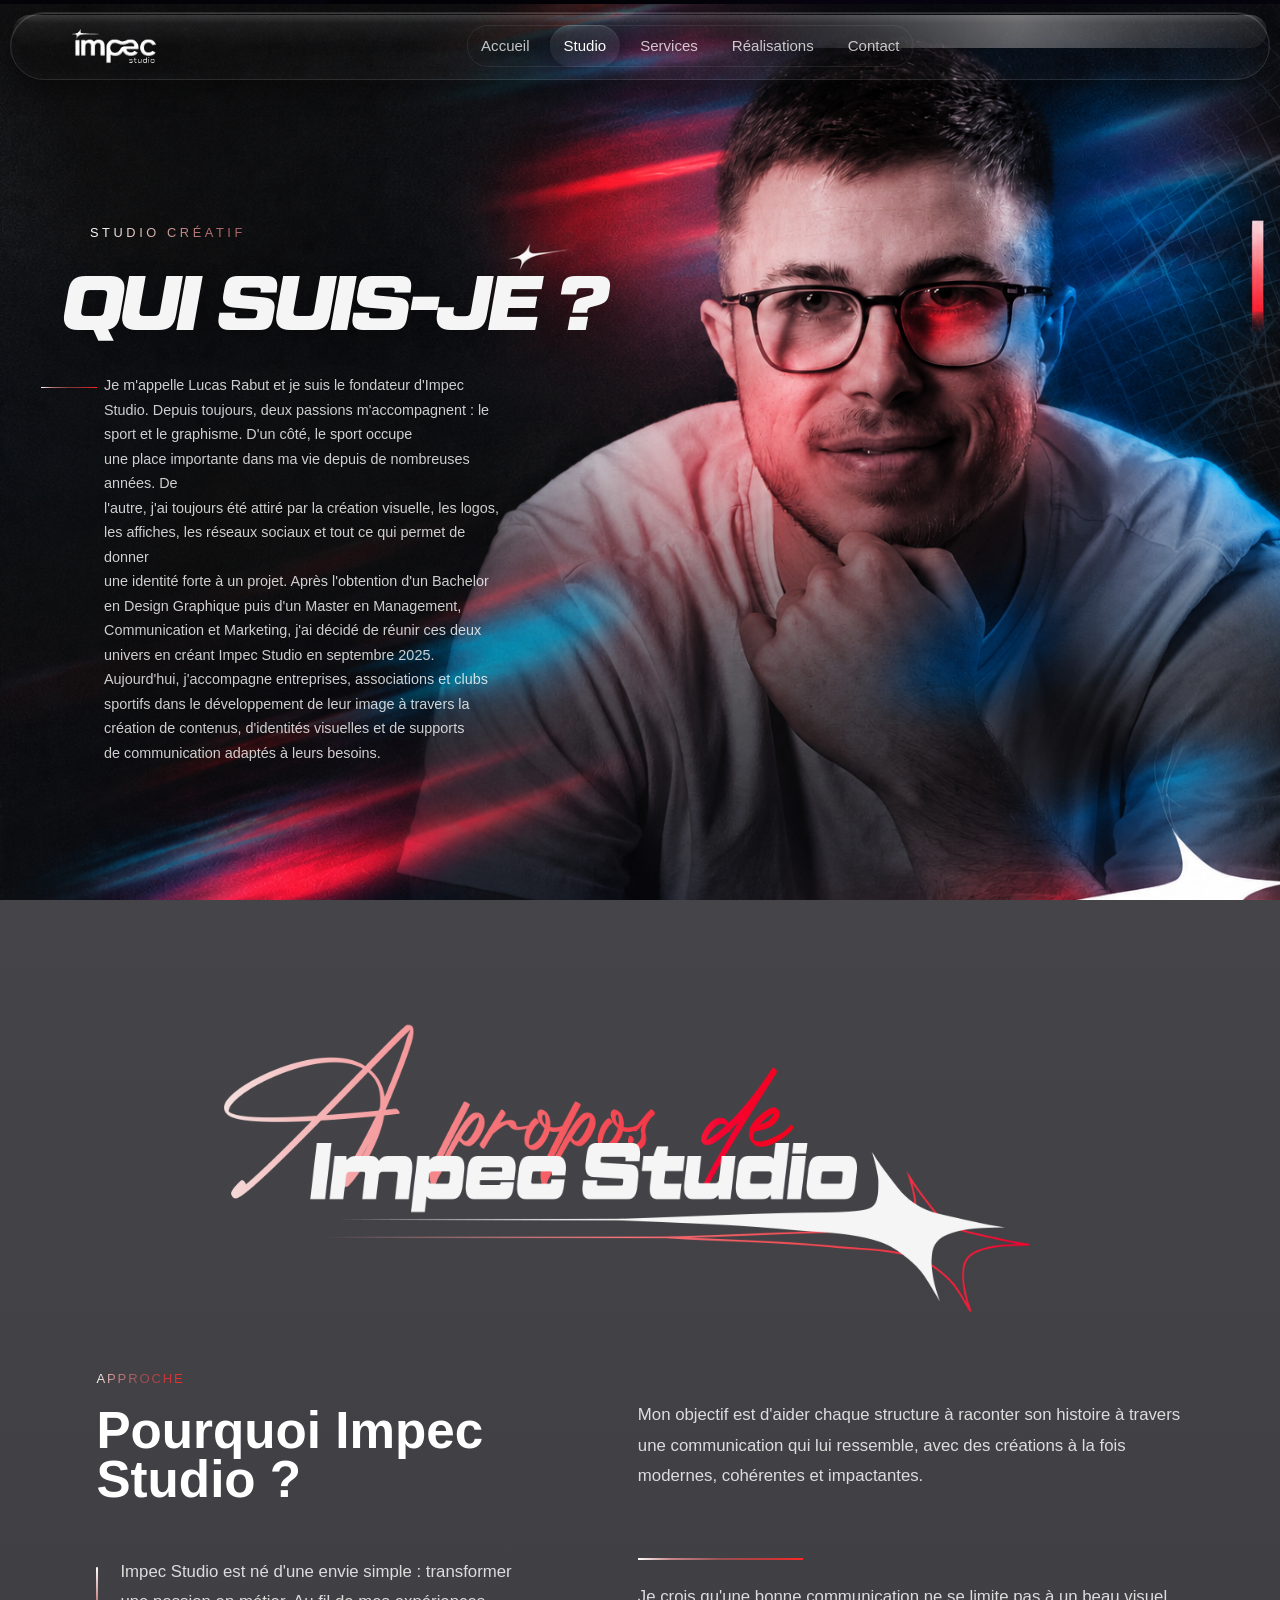
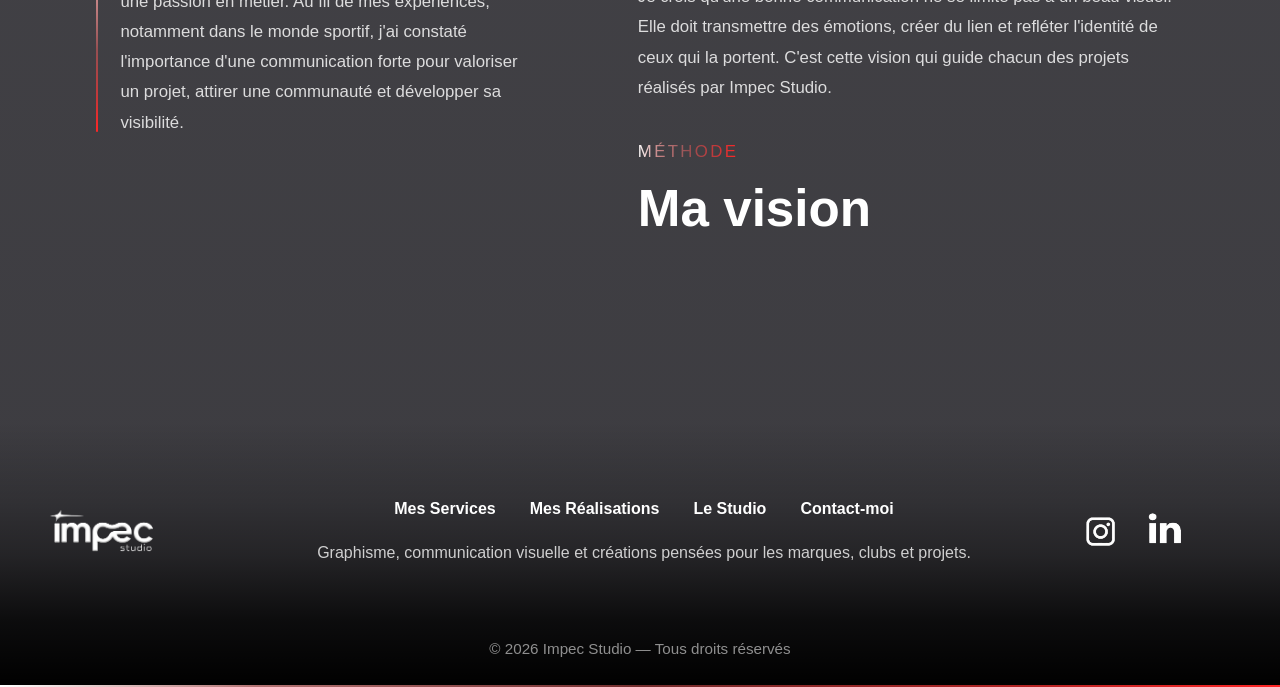
==== commit 530b6edc: "Nouvelle image" ====
--- a/apropos.html
+++ b/apropos.html
@@ -53,70 +53,48 @@
         </section>
 
         <section class="section about-story">
-            <div class="container about-grid">
-                <div>
+            <div class="container about-showcase">
+                <div class="about-showcase-left">
                     <p class="section-label">Approche</p>
                     <h2>Pourquoi Impec Studio ?</h2>
+
+                    <div class="about-vision-box">
+                        <p>
+                            Impec Studio est né d'une envie simple : transformer une passion en métier.
+                            Au fil de mes expériences, notamment dans le monde sportif, j'ai constaté
+                            l'importance d'une communication forte pour valoriser un projet,
+                            attirer une communauté et développer sa visibilité.
+                        </p>
+                    </div>
                 </div>
 
-                <div class="about-text-content">
+                <div class="about-showcase-right">
                     <p>
-                        Impec Studio est né d'une envie simple : transformer une passion en métier.
-                        Au fil de mes expériences, notamment dans le monde sportif, 
-                        j'ai constaté l'importance d'une communication forte pour valoriser un projet, 
-                        attirer une communauté et développer sa visibilité.
-                        Mon objectif est d'aider chaque structure à raconter son histoire à travers une communication qui lui ressemble, 
-                        avec des créations à la fois modernes, cohérentes et impactantes.
+                        Mon objectif est d'aider chaque structure à raconter son histoire à travers
+                        une communication qui lui ressemble, avec des créations à la fois modernes,
+                        cohérentes et impactantes.
                     </p>
+
+                    <div class="about-separator"></div>
+
+                    <span class="about-red-line"></span>
+
+                    <p>
+                        Je crois qu'une bonne communication ne se limite pas à un beau visuel.
+                        Elle doit transmettre des émotions, créer du lien et refléter l'identité de ceux qui la portent.
+                        C'est cette vision qui guide chacun des projets réalisés par Impec Studio.
+                    </p>
+
+                    <div class="about-method-title">
+                        <p class="section-label">Méthode</p>
+                        <h2>Ma vision</h2>
+                    </div>
                 </div>
             </div>
         </section>
-
-        <section class="section values-section">
-            <div class="container">
-                <div class="section-heading">
-                    <p class="section-label">Méthode</p>
-                    <h2>Ma vision</h2>
-                </div>
-
-                <div class="values-grid">
-                    <article class="value-card">
-                        <span>01</span>
-                        <p>
-                            Je crois qu'une bonne communication ne se limite pas à un beau visuel.
-                            Elle doit transmettre des émotions, créer du lien et refléter l'identité de ceux qui la portent.
-                            C'est cette vision qui guide chacun des projets réalisés par Impec Studio.
-                        </p>
-                    </article>
-
-                </div>
-            </div>
-        </section>
-    </main>
-
     <div data-include="partials/footer.html"></div>
 
     <script src="assets/js/includes.js"></script>
-    <script>
-document.addEventListener("DOMContentLoaded", () => {
-    const updateTopState = () => {
-        document.body.classList.toggle("is-at-top", window.scrollY <= 10);
-    };
-
-    updateTopState();
-    window.addEventListener("scroll", updateTopState, { passive: true });
-
-    const toggle = document.querySelector(".menu-toggle");
-    const nav = document.querySelector(".site-nav");
-
-    if (toggle && nav) {
-        toggle.addEventListener("click", () => {
-            const opened = nav.classList.toggle("is-open");
-            toggle.classList.toggle("is-open", opened);
-            toggle.setAttribute("aria-expanded", opened ? "true" : "false");
-        });
-    }
-});
-</script>
+    <script src="assets/js/main.js"></script>
 </body>
 </html>
--- a/assets/css/style.css
+++ b/assets/css/style.css
@@ -1,5233 +1,11 @@
-@font-face {
-    font-family: "Tactic Sans";
-    font-weight: 900;
-    font-style: italic;
-    font-display: swap;
-    src: url("../fonts/TacticSans-BlkIt.otf") format("opentype");
-}
+@import url("./base.css");
+@import url("./layout.css");
+@import url("./components.css");
 
-/* =========================================================
-   ANIMATIONS
-========================================================= */
-@keyframes headerFade {
-    from {
-        opacity: 0;
-        transform: translateY(-20px);
-    }
-    to {
-        opacity: 1;
-        transform: translateY(0);
-    }
-}
+@import url("./pages/home.css");
+@import url("./pages/studio.css");
+@import url("./pages/services.css");
+@import url("./pages/projets.css");
+@import url("./pages/contact.css");
 
-@keyframes projectHeroReveal {
-    from {
-        opacity: 0;
-        transform: translateY(42px);
-        filter: blur(8px);
-    }
-    to {
-        opacity: 1;
-        transform: translateY(0);
-        filter: blur(0);
-    }
-}
-
-@keyframes glassSweep {
-    0% {
-        transform: translateX(-120%) rotate(8deg);
-        opacity: 0;
-    }
-    12% {
-        opacity: 1;
-    }
-    45% {
-        transform: translateX(120%) rotate(8deg);
-        opacity: 0.9;
-    }
-    100% {
-        transform: translateX(120%) rotate(8deg);
-        opacity: 0;
-    }
-}
-
-@keyframes btnBorderRun {
-    from {
-        transform: rotate(0deg);
-    }
-    to {
-        transform: rotate(360deg);
-    }
-}
-
-@keyframes pjbcStripScroll {
-    from { transform: translateX(0); }
-    to { transform: translateX(-50%); }
-}
-
-/* =========================================================
-   RESET CSS
-========================================================= */
-*,
-*::before,
-*::after {
-    box-sizing: border-box;
-    margin: 0;
-    padding: 0;
-}
-
-/* =========================================================
-   VARIABLES
-========================================================= */
-:root {
-    --color-bg: #05040a;
-    --color-bg-soft: #0b0913;
-    --color-bg-card: rgba(255, 255, 255, 0.08);
-    --color-border: rgba(255, 255, 255, 0.14);
-
-    --color-text: #ffffff;
-    --color-text-soft: rgba(255, 255, 255, 0.78);
-    --color-text-muted: rgba(255, 255, 255, 0.55);
-
-    --color-accent: #eb0707;
-    --color-accent-strong: #f11b1b;
-    --color-accent-2: #7a00ff;
-    --color-accent-3: #ff6a3d;
-
-    --glass-bg: linear-gradient(
-        135deg,
-        rgba(255, 255, 255, 0.12),
-        rgba(255, 255, 255, 0.04)
-    );
-    --glass-stroke: rgba(255, 255, 255, 0.16);
-    --glass-highlight: rgba(255, 255, 255, 0.08);
-
-    --shadow-soft: 0 20px 60px rgba(0, 0, 0, 0.35);
-    --shadow-glow: 0 10px 40px rgba(255, 27, 123, 0.16);
-
-    --radius-sm: 14px;
-    --radius-md: 22px;
-    --radius-lg: 30px;
-
-    --container: 1240px;
-    --container-wide: 1650px;
-
-    --header-height: 70px;
-    --transition: 0.3s ease;
-}
-
-/* =========================================================
-   BASE
-========================================================= */
-html {
-    scroll-behavior: smooth;
-}
-
-body {
-    font-family: Arial, Helvetica, sans-serif;
-    background:
-        linear-gradient(rgba(5, 4, 10, 0.72), rgba(5, 4, 10, 0.78)),
-        url("../img/fond-site.png") center center / cover fixed no-repeat;
-    color: var(--color-text);
-    line-height: 1.6;
-    min-height: 100vh;
-    overflow-x: hidden;
-    padding-top: 0;
-}
-
-header {
-    animation: headerFade 0.8s ease forwards;
-}
-
-img,
-video {
-    display: block;
-    width: 100%;
-    height: auto;
-}
-
-a {
-    color: inherit;
-    text-decoration: none;
-}
-
-button,
-input,
-textarea {
-    font: inherit;
-}
-
-.image-reveal {
-    overflow: hidden;
-}
-
-.container {
-    width: min(92%, var(--container));
-    margin: 0 auto;
-}
-
-.container-wide {
-    width: min(96%, var(--container-wide));
-    margin: 0 auto;
-}
-
-.section {
-    padding: 110px 0;
-}
-
-.hero-narrow {
-    max-width: 680px;
-}
-
-.section-label,
-.eyebrow {
-    display: inline-flex;
-    align-items: center;
-    gap: 8px;
-    font-size: 0.82rem;
-    letter-spacing: 0.14em;
-    text-transform: uppercase;
-
-    background: linear-gradient(
-        to right,
-        rgba(255, 255, 255, 1) 0%,
-        rgba(255, 163, 163, 0.7) 20%,
-        rgba(255, 99, 99, 0.45) 50%,
-        rgba(255, 51, 51, 0.7) 80%,
-        rgb(255, 38, 38) 100%
-    );
-
-    -webkit-background-clip: text;
-    background-clip: text;
-    -webkit-text-fill-color: transparent;
-    color: transparent;
-
-    margin-bottom: 18px;
-}
-
-.section-heading {
-    max-width: 900px;
-    margin-bottom: 10px;
-    margin-left: -5px;
-}
-
-.section-heading h2,
-.page-hero h1,
-.intro-card-large h2,
-.cta-box h2,
-.about-grid h2 {
-    font-size: clamp(2rem, 4vw, 4rem);
-    line-height: 1.05;
-    margin-bottom: 18px;
-    font-weight: 600;
-}
-
-.section-heading p,
-.page-hero p,
-.intro-card p,
-.process-card p,
-.project-card-content p,
-.contact-info-card p,
-.about-text-content p,
-.value-card p,
-.cta-box p,
-.project-text,
-.service-card-body p {
-    color: var(--color-text-soft);
-}
-
-.text-link {
-    display: inline-block;
-    margin-top: 22px;
-    color: var(--color-accent);
-    transition: var(--transition);
-}
-
-.text-link:hover {
-    opacity: 0.8;
-}
-
-/* =========================================================
-   COMPOSANTS GLOBAUX
-========================================================= */
-.glass-card {
-    background: var(--glass-bg);
-    border: 1px solid var(--glass-stroke);
-    box-shadow: var(--shadow-soft), var(--shadow-glow);
-    backdrop-filter: blur(18px);
-    -webkit-backdrop-filter: blur(18px);
-    position: relative;
-    overflow: hidden;
-}
-
-.glass-card::before {
-    content: "";
-    position: absolute;
-    inset: 0;
-    background: linear-gradient(
-        135deg,
-        rgba(255, 255, 255, 0.10),
-        transparent 45%
-    );
-    pointer-events: none;
-}
-
-.project-category {
-    font-size: 0.78rem;
-    font-weight: 700;
-    letter-spacing: 0.16em;
-    text-transform: uppercase;
-    color: var(--color-text-muted);
-}
-
-.reveal-on-scroll {
-    opacity: 0;
-    transition:
-        opacity 0.9s cubic-bezier(0.22, 1, 0.36, 1),
-        transform 0.9s cubic-bezier(0.22, 1, 0.36, 1);
-    will-change: opacity, transform;
-}
-
-.reveal-left { transform: translateX(-70px); }
-.reveal-right { transform: translateX(70px); }
-.reveal-top { transform: translateY(-70px); }
-.reveal-bottom { transform: translateY(70px); }
-
-.reveal-on-scroll.is-visible {
-    opacity: 1;
-    transform: none;
-}
-
-/* =========================================================
-   BOUTONS — BLACK LIQUID GLASS
-========================================================= */
-.btn {
-    --btn-h: 50px;
-    --btn-pad-x: 22px;
-    --ring-speed: 1.8s;
-
-    position: relative;
-    display: inline-flex;
-    align-items: center;
-    justify-content: center;
-    min-height: var(--btn-h);
-    padding: 0 var(--btn-pad-x);
-    border-radius: 999px;
-    border: 1px solid rgba(255, 255, 255, 0.10);
-    overflow: hidden;
-    isolation: isolate;
-    cursor: pointer;
-    text-decoration: none;
-
-    color: #fff;
-    font-size: 0.98rem;
-    font-weight: 500;
-    letter-spacing: -0.02em;
-
-    background:
-        radial-gradient(120% 90% at 50% 0%, rgba(255,255,255,0.18) 0%, rgba(255,255,255,0.06) 28%, rgba(255,255,255,0.00) 60%),
-        radial-gradient(90% 70% at 50% 100%, rgba(255,255,255,0.06) 0%, rgba(255,255,255,0.00) 50%),
-        rgba(255,255,255,0.04);
-
-    box-shadow:
-        inset 0 1px 0 rgba(255,255,255,0.25),
-        inset 0 -6px 10px rgba(255,255,255,0.04),
-        0 6px 14px rgba(0,0,0,0.18);
-
-    transform: scale(1);
-    transition:
-        transform 0.32s cubic-bezier(0.22, 1, 0.36, 1),
-        box-shadow 0.32s ease,
-        border-color 0.32s ease;
-}
-
-.btn::before {
-    content: "";
-    position: absolute;
-    left: 2px;
-    right: 2px;
-    top: 2px;
-    height: 52%;
-    border-radius: inherit;
-    pointer-events: none;
-    z-index: 1;
-    background:
-        radial-gradient(circle at 82% 14%, rgba(255,255,255,0.65) 0%, rgba(255,255,255,0.18) 12%, rgba(255,255,255,0.00) 24%),
-        linear-gradient(
-            180deg,
-            rgba(255,255,255,0.24) 0%,
-            rgba(255,255,255,0.10) 18%,
-            rgba(255,255,255,0.03) 42%,
-            rgba(255,255,255,0.00) 100%
-        );
-}
-
-.btn::after {
-    content: "";
-    position: absolute;
-    left: 12%;
-    right: 12%;
-    bottom: 5px;
-    height: 10px;
-    border-radius: 999px;
-    pointer-events: none;
-    z-index: 1;
-    background: linear-gradient(
-        90deg,
-        rgba(255,255,255,0.00) 0%,
-        rgba(255,255,255,0.03) 20%,
-        rgba(255,255,255,0.08) 50%,
-        rgba(255,255,255,0.03) 80%,
-        rgba(255,255,255,0.00) 100%
-    );
-    filter: blur(7px);
-    opacity: 0.55;
-}
-
-.btn > span:first-child,
-.btn > strong,
-.btn > b {
-    position: relative;
-    z-index: 10;
-}
-
-.btn .btn-fill-line {
-    position: absolute;
-    inset: 0;
-    border-radius: inherit;
-    pointer-events: none;
-    z-index: 4;
-    box-shadow: inset 0 0 0 1px rgba(255,255,255,0.06);
-}
-
-.btn .btn-fill-line::before {
-    content: "";
-    position: absolute;
-    inset: -2px;
-    border-radius: inherit;
-    opacity: 0;
-    background:
-        conic-gradient(
-            from 0deg,
-            rgba(255,255,255,0.00) 0deg,
-            rgba(255,255,255,0.00) 292deg,
-            rgba(255,255,255,0.08) 316deg,
-            rgba(255,255,255,0.45) 332deg,
-            rgba(255,255,255,1) 344deg,
-            rgba(255,255,255,0.55) 352deg,
-            rgba(255,255,255,0.10) 357deg,
-            rgba(255,255,255,0.00) 360deg
-        );
-    filter: blur(1.2px);
-    animation: btnBorderRun var(--ring-speed) linear infinite;
-    transition: opacity 0.22s ease;
-}
-
-.btn:hover .btn-fill-line {
-    box-shadow:
-        inset 0 0 0 1px rgba(255,255,255,0.16),
-        0 0 10px rgba(255,255,255,0.08);
-}
-
-.btn .btn-fill-line::after {
-    content: "";
-    position: absolute;
-    inset: 1.5px;
-    border-radius: inherit;
-    background: linear-gradient(180deg, #18191e 0%, #06070a 52%, #000000 100%);
-    z-index: 1;
-}
-
-.btn:hover {
-    transform: scale(1.08);
-    border-color: rgba(255,255,255,0.14);
-    box-shadow:
-        inset 0 1px 0 rgba(255,255,255,0.22),
-        inset 0 -10px 16px rgba(255,255,255,0.03),
-        0 12px 20px rgba(0,0,0,0.28),
-        0 18px 34px rgba(0,0,0,0.20);
-}
-
-.btn:hover .btn-fill-line::before {
-    opacity: 1;
-}
-
-.btn:active {
-    transform: scale(1.03);
-}
-
-.btn-group {
-    display: grid;
-    grid-template-columns: repeat(3, 1fr);
-    gap: 20px;
-}
-
-.btn-group .btn {
-    width: 100%;
-}
-
-.small-btn {
-    height: 20px;
-    padding: 0 16px;
-    font-size: 0.8rem;
-    border-radius: 999px;
-}
-
-.small-btn span {
-    font-size: 0.8rem;
-}
-
-/* =========================================================
-   HEADER
-========================================================= */
-.site-header {
-    position: absolute;
-    top: 0;
-    left: 0;
-    z-index: 1000;
-    width: 100%;
-    padding: 12px 20px 0;
-    background: transparent;
-    border: none;
-    height: var(--header-height);
-    overflow: visible;
-    backdrop-filter: none;
-    -webkit-backdrop-filter: none;
-}
-
-.header-shell {
-    position: relative;
-    width: 100%;
-    max-width: 1600px;
-    margin: 0 auto;
-    max-height: 68px;
-    display: flex;
-    align-items: center;
-    justify-content: space-between;
-    padding: -2px 2px;
-    border-radius: 999px;
-    background: transparent;
-    border: 1px solid rgba(255,255,255,0.12);
-    box-shadow:
-        inset 0 1px 0 rgba(255,255,255,0.18),
-        inset 0 -6px 10px rgba(255,255,255,0.02),
-        0 10px 24px rgba(0,0,0,0.35);
-    backdrop-filter: blur(18px);
-    -webkit-backdrop-filter: blur(18px);
-}
-
-.site-header.is-top-only {
-    opacity: 1;
-    visibility: visible;
-    transition: opacity 0.28s ease, visibility 0.28s ease;
-}
-
-body:not(.is-at-top) .site-header.is-top-only {
-    opacity: 0;
-    visibility: hidden;
-    pointer-events: none;
-}
-
-.header-shell::before {
-    content: "";
-    position: absolute;
-    inset: 2px 2px auto 2px;
-    height: 50%;
-    border-radius: inherit;
-    pointer-events: none;
-    background:
-        radial-gradient(circle at 80% 10%, rgba(187, 185, 185, 0.5) 0%, rgba(255,255,255,0.18) 12%, rgba(255,255,255,0.00) 28%),
-        linear-gradient(
-            180deg,
-            rgba(255,255,255,0.18) 0%,
-            rgba(255,255,255,0.06) 25%,
-            rgba(255,255,255,0.00) 100%
-        );
-}
-
-.header-shell::after {
-    content: "";
-    position: absolute;
-    left: 10%;
-    right: 10%;
-    bottom: 6px;
-    height: 18px;
-    border-radius: 999px;
-    pointer-events: none;
-    background: linear-gradient(
-        90deg,
-        rgba(255,255,255,0) 0%,
-        rgba(255,255,255,0.04) 18%,
-        rgba(255,255,255,0.08) 50%,
-        rgba(255,255,255,0.04) 82%,
-        rgba(255,255,255,0) 100%
-    );
-    filter: blur(10px);
-    opacity: 0.7;
-}
-
-.brand {
-    display: flex;
-    align-items: center;
-    justify-content: flex-start;
-    background: transparent;
-    border: none;
-    box-shadow: none;
-    padding: 0;
-    height: auto;
-}
-
-.brand-logo {
-    height: 140px;
-    width: auto;
-    object-fit: contain;
-    filter: drop-shadow(0 4px 12px rgba(255,255,255,0.04));
-}
-
-.site-nav {
-    position: absolute;
-    left: 50%;
-    transform: translateX(-50%);
-    z-index: 2;
-}
-
-.nav-list {
-    display: flex;
-    align-items: center;
-    justify-content: center;
-    gap: 10px;
-    list-style: none;
-    width: 100%;
-}
-
-.nav-list li {
-    display: flex;
-}
-
-.nav-list a {
-    display: inline-flex;
-    align-items: center;
-    justify-content: center;
-    min-height: 46px;
-    padding: 0 18px;
-    border-radius: 999px;
-    color: rgba(255,255,255,0.75);
-    background: transparent;
-    transition: all 0.3s ease;
-}
-
-.nav-list a:hover,
-.nav-list a.active {
-    color: #fff;
-    background:
-        linear-gradient(180deg, rgba(255,255,255,0.10) 0%, rgba(255,255,255,0.03) 100%);
-    box-shadow:
-        inset 0 1px 0 rgba(255,255,255,0.10),
-        0 6px 16px rgba(0,0,0,0.25);
-}
-
-.nav-list a.active::after,
-.nav-list a:hover::after {
-    content: "";
-    position: absolute;
-    inset: 0;
-    border-radius: inherit;
-    border: 1px solid rgba(255,255,255,0.08);
-    pointer-events: none;
-}
-
-.header-container,
-.header-cta {
-    display: none;
-}
-
-.menu-toggle {
-    display: none;
-    width: 44px;
-    height: 44px;
-    border: none;
-    background: transparent;
-    padding: 0;
-    margin-left: auto;
-    cursor: pointer;
-    position: relative;
-    z-index: 4;
-}
-
-.menu-toggle span {
-    display: block;
-    width: 24px;
-    height: 2px;
-    margin: 5px auto;
-    border-radius: 999px;
-    background: #fff;
-    transition: transform 0.28s ease, opacity 0.28s ease;
-}
-
-.menu-toggle.is-open span:nth-child(1) {
-    transform: translateY(7px) rotate(45deg);
-}
-
-.menu-toggle.is-open span:nth-child(2) {
-    opacity: 0;
-}
-
-.menu-toggle.is-open span:nth-child(3) {
-    transform: translateY(-7px) rotate(-45deg);
-}
-
-/* =========================================================
-   FOOTER
-========================================================= */
-.site-footer {
-    background: linear-gradient(
-        to bottom,
-        rgba(0, 0, 0, 0) 0%,
-        rgba(0, 0, 0, 0.20) 30%,
-        rgba(0, 0, 0, 0.40) 50%,
-        rgba(0, 0, 0, 0.80) 75%,
-        rgba(0, 0, 0, 1) 100%
-    );
-}
-
-.footer-line {
-    width: 100%;
-    height: 2px;
-    background:
-    linear-gradient(
-        to right,
-        rgba(255, 255, 255, 1) 0%,
-        rgba(255, 163, 163, 0.7) 20%,
-        rgba(255, 99, 99, 0.45) 50%,
-        rgba(255, 51, 51, 0.7) 80%,
-        rgb(255, 38, 38) 100%
-    );
-}
-
-.footer-main.footer-main-inline {
-    display: grid;
-    grid-template-columns: auto 1fr auto;
-    gap: 34px;
-    align-items: center;
-    padding: 34px 0 20px;
-}
-
-.footer-left {
-    display: flex;
-    align-items: center;
-    justify-content: flex-start;
-    margin-left: -50px;
-}
-
-.footer-brand-logo {
-    width: 230px;
-    height: auto;
-    object-fit: contain;
-}
-
-.footer-center {
-    display: flex;
-    flex-direction: column;
-    align-items: center;
-    justify-content: center;
-    gap: 18px;
-    text-align: center;
-}
-
-.footer-nav {
-    display: flex;
-    align-items: center;
-    justify-content: center;
-    gap: 34px;
-    flex-wrap: wrap;
-}
-
-.footer-nav a {
-    color: #fff;
-    font-weight: 600;
-    transition: opacity 0.25s ease;
-}
-
-.footer-nav a:hover {
-    opacity: 0.75;
-}
-
-.footer-baseline {
-    max-width: 720px;
-    color: var(--color-text-soft);
-    line-height: 1.6;
-}
-
-.footer-right {
-    display: flex;
-    align-items: center;
-    justify-content: flex-end;
-    gap: 2px;
-    margin-right: 50px;
-}
-
-.img-footer {
-    width: 60px;
-    height: 60px;
-    object-fit: contain;
-}
-
-.footer-bottom {
-    padding: 12px 0 24px;
-    text-align: center;
-}
-
-.footer-bottom p {
-    color: var(--color-text-muted);
-    font-size: 0.95rem;
-}
-
-/* =========================================================
-   IMAGES DE TITRE
-========================================================= */
-.titre-img-1 {
-    display: block;
-    max-width: 1000px;
-    width: 100%;
-    margin: -120px auto 20px auto;
-    opacity: 0.95;
-    padding-top: 5px;
-}
-
-.titre-img {
-    display: block;
-    max-width: 1000px;
-    width: 100%;
-    margin: -150px auto -50px auto;
-    opacity: 0.95;
-    padding-top: 5px;
-}
-
-.titre-img-projets {
-    display: block;
-    max-width: 1000px;
-    width: 100%;
-    margin: -150px auto -50px auto;
-    opacity: 0.95;
-    padding-top: 35px;
-    margin-bottom: -170px;
-}
-
-/* =========================================================
-   PAGE D’ACCUEIL
-========================================================= */
-
-/* =========================
-   HERO
-========================= */
-.hero-home {
-    position: relative;
-    min-height: 100vh;
-    overflow: hidden;
-    display: flex;
-    align-items: flex-end;
-    padding: 100px 0 175px;
-}
-
-.hero-media,
-.hero-media img,
-.hero-media video {
-    position: absolute;
-    inset: 0;
-    width: 100%;
-    height: 100%;
-}
-
-.hero-media img,
-.hero-media video {
-    object-fit: cover;
-}
-
-.hero-media {
-    -webkit-mask-image: linear-gradient(
-        to bottom,
-        rgba(0, 0, 0, 1) 0%,
-        rgba(0, 0, 0, 1) 72%,
-        rgba(0, 0, 0, 0.6) 82%,
-        rgba(0, 0, 0, 0.35) 88%,
-        rgba(0, 0, 0, 0.15) 94%,
-        rgba(0, 0, 0, 0) 100%
-    );
-    mask-image: linear-gradient(
-        to bottom,
-        rgba(0, 0, 0, 1) 0%,
-        rgba(0, 0, 0, 1) 72%,
-        rgba(0, 0, 0, 0.55) 82%,
-        rgba(0, 0, 0, 0.25) 88%,
-        rgba(0, 0, 0, 0) 94%,
-        rgba(0, 0, 0, 0) 100%
-    );
-}
-
-.hero-overlay {
-    position: absolute;
-    inset: 0;
-    background:
-        linear-gradient(to bottom, rgba(0, 0, 0, 0.22), rgba(0, 0, 0, 0.38)),
-        linear-gradient(to right, rgba(5, 4, 10, 0.82), rgba(5, 4, 10, 0.18)),
-        radial-gradient(circle at 65% 28%, rgba(235, 7, 7, 0.10), transparent 24%),
-        radial-gradient(circle at 82% 72%, rgba(235, 7, 7, 0.08), transparent 24%);
-}
-
-.hero-content {
-    position: relative;
-    z-index: 1;
-    max-width: 900px;
-    margin: 0 auto;
-    text-align: center;
-}
-
-.hero-home h1 {
-    margin: 0;
-}
-
-.hero-kicker {
-    margin-bottom: 20px;
-    font-size: 1rem;
-    font-weight: 600;
-    letter-spacing: 0.18em;
-    text-transform: uppercase;
-    color: rgba(255, 255, 255, 0.88);
-}
-
-.hero-title {
-    font-family: "Tactic Sans", Arial, Helvetica, sans-serif;
-    margin-bottom: 10px;
-    font-size: clamp(3rem, 8vw, 6rem);
-    line-height: 0.9;
-    text-shadow: 0 8px 24px rgba(0, 0, 0, 0.28);
-}
-
-.hero-tagline {
-    margin-bottom: 18px;
-    font-size: clamp(1rem, 2vw, 2rem);
-    font-weight: 900;
-    font-style: italic;
-    line-height: 1.05;
-    color: #ffffff;
-    text-shadow: 0 8px 24px rgba(0, 0, 0, 0.20);
-}
-
-.hero-signature {
-    margin-bottom: 38px;
-    font-size: 1.05rem;
-    font-weight: 500;
-    letter-spacing: 0.18em;
-    text-transform: uppercase;
-    color: rgba(255, 255, 255, 0.78);
-}
-
-.hero-actions {
-    display: flex;
-    flex-wrap: wrap;
-    gap: 20px;
-    align-items: center;
-    justify-content: center;
-}
-
-/* =========================
-   PINNED PAGE STACK
-========================= */
-.home-stack-scene {
-    position: relative;
-    height: 400vh;
-    margin: 0;
-    padding: 0;
-}
-
-.home-stack-sticky {
-    position: sticky;
-    top: 0;
-    height: 100vh;
-    overflow: hidden;
-}
-
-.home-stack-panel {
-    position: absolute;
-    inset: 0;
-    min-height: 100vh;
-    display: flex;
-    flex-direction: column;
-    justify-content: center;
-    padding: 110px 0 90px;
-    background: transparent;
-    transform: translateY(100%);
-    will-change: transform;
-}
-
-.home-stack-panel:first-child {
-    transform: translateY(0%);
-}
-
-.home-stack-panel::before {
-    content: "";
-    position: absolute;
-    inset: 0;
-    z-index: -1;
-    background:
-        linear-gradient(rgba(5, 4, 10, 0.78), rgba(5, 4, 10, 0.82)),
-        url("../img/fond-site.png") center center / cover no-repeat;
-}
-
-.intro-home-panel { z-index: 1; }
-.services-home-panel { z-index: 2; }
-.projects-home-panel { z-index: 3; }
-.cta-home-panel { z-index: 4; }
-
-/* =========================
-   INTRO HOME
-========================= */
-.intro-home {
-    position: relative;
-    padding-top: 110px;
-    background: transparent;
-}
-
-.intro-studio-card {
-    position: relative;
-    display: grid;
-    grid-template-columns: 1fr 0.95fr;
-    align-items: stretch;
-    gap: 0;
-    min-height: 680px;
-    border-radius: 34px;
-    overflow: hidden;
-    background: linear-gradient(
-        135deg,
-        rgba(255, 255, 255, 0.06),
-        rgba(255, 255, 255, 0.02)
-    );
-    border: 1px solid rgba(255, 255, 255, 0.10);
-    box-shadow: 0 24px 60px rgba(0, 0, 0, 0.30);
-}
-
-.intro-studio-card::before {
-    content: "";
-    position: absolute;
-    inset: 0;
-    background:
-        radial-gradient(circle at 18% 18%, rgba(235, 7, 7, 0.12), transparent 24%),
-        linear-gradient(to right, rgba(5, 4, 10, 0.86), rgba(5, 4, 10, 0.42) 52%, rgba(5, 4, 10, 0.10) 72%, rgba(5, 4, 10, 0));
-    pointer-events: none;
-    z-index: 1;
-}
-
-.intro-studio-text {
-    position: relative;
-    z-index: 2;
-    padding: 70px 56px;
-    display: flex;
-    flex-direction: column;
-    justify-content: center;
-    max-width: 760px;
-}
-
-.intro-studio-text h2 {
-    font-size: clamp(2.2rem, 4vw, 4.4rem);
-    line-height: 0.98;
-    margin-bottom: 22px;
-}
-
-.intro-studio-text p {
-    color: rgba(255, 255, 255, 0.82);
-    font-size: 1.05rem;
-    line-height: 1.75;
-    margin-bottom: 18px;
-}
-
-.intro-studio-text .btn {
-    margin-top: 18px;
-    width: fit-content;
-}
-
-.intro-studio-visual {
-    position: absolute;
-    inset: 0;
-    overflow: hidden;
-    border-radius: 34px;
-    z-index: 0;
-}
-
-.intro-studio-visual img {
-    position: absolute;
-    inset: 0;
-    width: 100%;
-    height: 100%;
-    object-fit: cover;
-    object-position: center center;
-    transform: none;
-}
-
-.intro-studio-visual::before {
-    content: "";
-    position: absolute;
-    inset: -40px;
-    background:
-        radial-gradient(circle at 70% 30%, rgb(110, 14, 14), transparent 40%),
-        radial-gradient(circle at 30% 70%, rgba(0, 200, 255, 0.25), transparent 45%);
-    filter: blur(80px);
-    z-index: 0;
-}
-
-.intro-studio-visual::after {
-    content: "";
-    position: absolute;
-    inset: 0;
-    background: linear-gradient(
-        to left,
-        rgba(5, 4, 10, 0.1),
-        rgba(5, 4, 10, 0.4) 40%,
-        rgba(5, 4, 10, 0.8) 70%,
-        rgba(5, 4, 10, 1)
-    );
-    z-index: 2;
-}
-
-/* =========================
-   INTRO SERVICES (SERVICES / PROCESS)
-========================= */
-.services-home .container-wide {
-    width: min(92%, 1520px);
-}
-
-.services-home {
-    background: transparent;
-}
-
-.services-heading {
-    max-width: 980px;
-    margin-bottom: 34px;
-    margin-left: 0;
-    text-align: left;
-}
-
-.services-home-grid {
-    display: grid;
-    grid-template-columns: repeat(3, minmax(0, 1fr));
-    gap: 28px;
-    align-items: start;
-}
-
-.services-home-grid .service-card-buttons .btn {
-    height: 48px;
-    padding: 0 30px;
-    font-size: 0.85rem;
-    border-radius: 999px;
-}
-
-.service-card-buttons {
-    display: flex;
-    flex-direction: column;
-    width: 100%;
-    max-width: none;
-    margin-top: 6px;
-    grid-template-columns: repeat(3, minmax(0, 1fr));
-    gap: 14px;
-    margin-top: -15px;
-}
-
-.service-card-buttons-4 {
-    grid-template-columns: repeat(2, minmax(0, 1fr));
-}
-
-.service-card-buttons .btn {
-    min-height: 52px;
-    width: 100%;
-}
-
-.service-home-card {
-    display: flex;
-    flex-direction: column;
-    align-items: stretch;
-    min-width: 0;
-}
-
-.service-home-card-media {
-    width: 100%;
-    border-radius: 18px;
-    overflow: hidden;
-    margin-bottom: 26px;
-}
-
-.service-home-card-media img {
-    width: 100%;
-    height: 300px;
-    object-fit: cover;
-    display: block;
-    border-radius: 18px;
-}
-
-.service-home-card-content {
-    display: flex;
-    flex-direction: column;
-    align-items: flex-start;
-    gap: 18px;
-    flex: 1;
-}
-
-.service-home-card-top {
-    display: flex;
-    flex-direction: column;
-    align-items: flex-start;
-    gap: 16px;
-}
-
-.service-home-red-line {
-    width: 150px;
-    height: 2px;
-    background:
-    linear-gradient(
-        to right,
-        rgba(255, 255, 255, 1) 0%,
-        rgba(255, 163, 163, 0.7) 20%,
-        rgba(255, 99, 99, 0.45) 50%,
-        rgba(255, 51, 51, 0.7) 80%,
-        rgb(255, 38, 38) 100%
-    );
-}
-
-.service-home-card-content h3 {
-    font-size: clamp(2rem, 2.6vw, 3.3rem);
-    line-height: 0.96;
-    margin: 0;
-}
-
-.service-home-card-content p {
-    width: 100%;
-    max-width: none;
-    color: var(--color-text-soft);
-    line-height: 1.68;
-    font-size: 1.02rem;
-        min-height: 170px;
-}
-
-.center-button {
-    margin-top: -220px;
-    text-align: center;
-    width: 100%;
-    grid-column: 1 / -1;
-}
-
-.center-button .btn {
-    display: inline-flex;
-    margin: 0 auto;
-}
-
-/* =========================
-   PROJETS HOME
-========================= */
-.projects-home {
-    position: relative;
-    background: transparent;
-}
-
-.projects-showcase {
-    position: relative;
-    margin-top: 24px;
-}
-
-.projects-showcase input[type="radio"] {
-    display: none;
-}
-
-.projects-stage {
-    position: relative;
-    height: 760px;
-    max-width: 1900px;
-    width: 100%;
-    margin: 0 auto;
-    perspective: 2200px;
-    perspective-origin: center center;
-    transform-style: preserve-3d;
-}
-
-.project-card-stack {
-    position: absolute;
-    top: 0;
-    left: 50%;
-    width: min(70vw, 820px);
-    aspect-ratio: 16 / 9;
-    border-radius: 30px;
-    overflow: hidden;
-    background: #0c0c10;
-    border: 1px solid rgba(255, 255, 255, 0.10);
-    box-shadow: 0 24px 60px rgba(0, 0, 0, 0.34);
-    transform-origin: center center;
-    transform-style: preserve-3d;
-    transition:
-        transform 1.05s cubic-bezier(0.34, 1.56, 0.64, 1),
-        opacity 0.75s ease,
-        filter 0.75s ease,
-        box-shadow 0.75s ease;
-    will-change: transform, opacity, filter;
-    display: block;
-    cursor: pointer;
-    isolation: isolate;
-}
-
-.project-card-stack img {
-    width: 100%;
-    height: 100%;
-    object-fit: cover;
-    object-position: center;
-    transition: transform 1s cubic-bezier(0.22, 1, 0.36, 1);
-    background: #0a0a0f;
-}
-
-.project-card-stack::after {
-    content: "";
-    position: absolute;
-    inset: 0;
-    background: linear-gradient(
-        135deg,
-        rgba(255, 255, 255, 0.08),
-        transparent 40%
-    );
-    opacity: 0.55;
-    pointer-events: none;
-    transition: opacity 0.6s ease;
-}
-
-.project-card-stack:hover::after {
-    opacity: 0.9;
-}
-
-.project-card-stack:hover img {
-    transform: scale(1.04);
-}
-
-.card-1 { transition-delay: 0s; }
-.card-2 { transition-delay: 0.03s; }
-.card-3 { transition-delay: 0.06s; }
-
-#project-1:checked ~ .projects-stage .card-2,
-#project-2:checked ~ .projects-stage .card-3,
-#project-3:checked ~ .projects-stage .card-1 {
-    transform: translateX(-2%) scale(0.86) rotate(7deg);
-}
-
-#project-1:checked ~ .projects-stage .card-3,
-#project-2:checked ~ .projects-stage .card-1,
-#project-3:checked ~ .projects-stage .card-2 {
-    transform: translateX(-98%) scale(0.82) rotate(-7deg);
-}
-
-.project-overlay {
-    position: absolute;
-    inset: auto 0 0 0;
-    padding: 28px;
-    background: linear-gradient(to top, rgba(0, 0, 0, 0.82), rgba(0, 0, 0, 0.08));
-}
-
-.project-overlay .project-category {
-    color: var(--color-accent);
-    margin-bottom: 6px;
-    letter-spacing: 0.08em;
-}
-
-.project-overlay h3 {
-    font-size: 1.5rem;
-}
-
-.center-button-1 {
-    margin-top: 44px;
-    text-align: center;
-    width: 100%;
-    grid-column: 1 / -1;
-}
-
-/* =========================
-   SLIDER PROJETS - VERSION 3D PREMIUM
-========================= */
-#project-1:checked ~ .projects-stage .card-1 {
-    z-index: 3;
-    opacity: 1;
-    transform: translateX(-50%) translateZ(0) rotateY(0deg) scale(1);
-    filter: blur(0);
-    box-shadow: 0 34px 80px rgba(0, 0, 0, 0.44);
-}
-
-#project-1:checked ~ .projects-stage .card-2 {
-    z-index: 2;
-    opacity: 0.74;
-    transform: translateX(-1%) translateZ(-180px) rotateY(-24deg) scale(0.9);
-    filter: blur(0.5px);
-    box-shadow: 0 16px 34px rgba(0, 0, 0, 0.24);
-}
-
-#project-1:checked ~ .projects-stage .card-3 {
-    z-index: 1;
-    opacity: 0.74;
-    transform: translateX(-99%) translateZ(-180px) rotateY(24deg) scale(0.9);
-    filter: blur(0.5px);
-    box-shadow: 0 16px 34px rgba(0, 0, 0, 0.24);
-}
-
-#project-2:checked ~ .projects-stage .card-2 {
-    z-index: 3;
-    opacity: 1;
-    transform: translateX(-50%) translateZ(0) rotateY(0deg) scale(1);
-    filter: blur(0);
-    box-shadow: 0 34px 80px rgba(0, 0, 0, 0.44);
-}
-
-#project-2:checked ~ .projects-stage .card-3 {
-    z-index: 2;
-    opacity: 0.74;
-    transform: translateX(-1%) translateZ(-180px) rotateY(-24deg) scale(0.9);
-    filter: blur(0.5px);
-    box-shadow: 0 16px 34px rgba(0, 0, 0, 0.24);
-}
-
-#project-2:checked ~ .projects-stage .card-1 {
-    z-index: 1;
-    opacity: 0.74;
-    transform: translateX(-99%) translateZ(-180px) rotateY(24deg) scale(0.9);
-    filter: blur(0.5px);
-    box-shadow: 0 16px 34px rgba(0, 0, 0, 0.24);
-}
-
-#project-3:checked ~ .projects-stage .card-3 {
-    z-index: 3;
-    opacity: 1;
-    transform: translateX(-50%) translateZ(0) rotateY(0deg) scale(1);
-    filter: blur(0);
-    box-shadow: 0 34px 80px rgba(0, 0, 0, 0.44);
-}
-
-#project-3:checked ~ .projects-stage .card-1 {
-    z-index: 2;
-    opacity: 0.74;
-    transform: translateX(-1%) translateZ(-180px) rotateY(-24deg) scale(0.9);
-    filter: blur(0.5px);
-    box-shadow: 0 16px 34px rgba(0, 0, 0, 0.24);
-}
-
-#project-3:checked ~ .projects-stage .card-2 {
-    z-index: 1;
-    opacity: 0.74;
-    transform: translateX(-99%) translateZ(-180px) rotateY(24deg) scale(0.9);
-    filter: blur(0.5px);
-    box-shadow: 0 16px 34px rgba(0, 0, 0, 0.24);
-}
-
-/* =========================================================
-   PAGE HERO
-========================================================= */
-.page-hero {
-    padding: 180px 0 90px;
-    background: transparent;
-}
-
-.page-hero-small {
-    padding-bottom: 60px;
-}
-
-.page-hero-grid {
-    display: grid;
-    grid-template-columns: 1.1fr 0.9fr;
-    gap: 40px;
-    align-items: center;
-}
-
-.page-hero-visual img {
-    border-radius: var(--radius-lg);
-    min-height: 500px;
-    object-fit: cover;
-    box-shadow: var(--shadow-soft);
-}
-
-/* =========================================================
-   PAGE STUDIO
-========================================================= */
-
-/* =========================
-   STUDIO HERO
-========================= */
-.studio-hero {
-    position: relative;
-    min-height: 100vh;
-    padding-top: var(--header-height);
-    overflow: hidden;
-    display: flex;
-    align-items: center;
-    isolation: isolate;
-    background: transparent;
-}
-
-.studio-hero-title {
-    font-family: "Tactic Sans", Arial, Helvetica, sans-serif;
-    display: flex;
-    flex-direction: column;
-    gap: 0;
-    margin: 0;
-    font-size: clamp(3rem, 6vw, 6rem);
-    line-height: 1;
-    font-weight: 900;
-    font-style: italic;
-    letter-spacing: -0.05em;
-    color: #f5f5f5;
-    text-shadow: 0 10px 30px rgba(0, 0, 0, 0.22);
-    text-transform: uppercase;
-}
-
-.studio-hero::before {
-    content: "";
-    position: absolute;
-    width: 500px;
-    height: 500px;
-    right: 10%;
-    top: 30%;
-    border-radius: 50%;
-    pointer-events: none;
-    filter: blur(100px);
-    opacity: 0.4;
-}
-
-.studio-hero::after {
-    content: "";
-    position: absolute;
-    width: 700px;
-    height: 700px;
-    left: 22%;
-    top: 50%;
-    transform: translate(-50%, -50%);
-    border-radius: 50%;
-    pointer-events: none;
-    z-index: 1;
-    filter: blur(80px);
-    opacity: 0.7;
-}
-
-.studio-hero-overlay {
-    position: absolute;
-    inset: 0;
-    z-index: 1;
-    pointer-events: none;
-    background:
-        linear-gradient(to right, rgba(3, 3, 8, 0.82) 0%, rgba(3, 3, 8, 0.38) 28%, rgba(3, 3, 8, 0.16) 44%, rgba(3, 3, 8, 0.58) 100%),
-        linear-gradient(to top, rgba(3, 3, 8, 0.95) 0%, rgba(3, 3, 8, 0.18) 34%, rgba(3, 3, 8, 0.60) 100%);
-}
-
-.studio-hero-content {
-    position: static;
-    z-index: 2;
-    width: 100%;
-}
-
-.studio-hero-stage {
-    position: relative;
-    min-height: calc(100vh - var(--header-height));
-    display: flex;
-    align-items: center;
-    justify-content: flex-start;
-}
-
-/* PORTRAIT */
-.studio-hero-portrait {
-    position: absolute;
-    inset: 0;
-    width: 100vw;
-    height: 100vh;
-    margin: 0;
-    z-index: 0;
-}
-
-.studio-hero-portrait img {
-    width: 300%;
-    height: 150%;
-    object-fit: cover;
-    margin-left: -120%;
-    margin-top: -25%;
-    filter: none;
-}
-
-/* TEXTE */
-.studio-hero-text {
-    position: relative;
-    z-index: 3;
-    max-width: 900px;
-    margin-left: 70px;
-    text-align: left;
-}
-.studio-hero-kicker {
-    font-size: 0.8rem;
-    letter-spacing: 0.28em;
-    text-transform: uppercase;
-    background: linear-gradient(
-        to right,
-        rgba(255, 255, 255, 1) 0%,
-        rgba(255, 163, 163, 0.7) 20%,
-        rgba(255, 99, 99, 0.45) 50%,
-        rgba(255, 51, 51, 0.7) 80%,
-        rgb(255, 38, 38) 100%
-    );
-
-    -webkit-background-clip: text;
-    background-clip: text;
-    -webkit-text-fill-color: transparent;
-    color: transparent;
-    margin-bottom: 25px;
-    margin-top: 20px;
-    margin-left: 50px;
-}
-
-.studio-hero-title span:first-child {
-    margin-left: 0;
-}
-
-.studio-hero-title span:last-child {
-    margin-left: 3rem;
-}
-
-.studio-hero-description {
-    position: relative;
-    max-width: 700px;
-    margin-top: 15px;
-    margin-left: 0px;
-    padding-left: 28px;
-    color: rgba(255, 255, 255, 0.80);
-    font-size: 0.9rem;
-    line-height: 1.7;
-}
-
-.studio-hero-description::before {
-    content: "";
-    position: absolute;
-    left: 15px;
-    top: 0.95em;
-    width: 56px;
-    height: 1px;
-    background:
-    linear-gradient(
-        to right,
-        rgba(255, 255, 255, 1) 0%,
-        rgba(255, 163, 163, 0.7) 20%,
-        rgba(255, 99, 99, 0.45) 50%,
-        rgba(255, 51, 51, 0.7) 80%,
-        rgb(255, 38, 38) 100%
-    );
-    transform: translateX(-56px);
-}
-
-/* =========================
-   ABOUT STORY
-========================= */
-.about-story {
-    background: transparent;
-}
-
-.about-grid {
-    display: grid;
-    grid-template-columns: 0.9fr 1.1fr;
-    gap: 36px;
-    align-items: center;
-}
-
-.about-text-content {
-    display: grid;
-    gap: 18px;
-}
-
-/* =========================================================
-   PAGE SERVICES
-========================================================= */
-.services-list-home {
-    display: grid;
-    gap: 22px;
-    margin-top: 18px;
-}
-
-.service-page-line {
-    width: 140px;
-    height: 2px;
-    background:
-    linear-gradient(
-        to right,
-        rgba(255, 255, 255, 1) 0%,
-        rgba(255, 163, 163, 0.7) 20%,
-        rgba(255, 99, 99, 0.45) 50%,
-        rgba(255, 51, 51, 0.7) 80%,
-        rgb(255, 38, 38) 100%
-    );
-    margin-bottom: 22px;
-}
-
-.service-inline-buttons {
-    display: flex;
-    gap: 12px;
-    margin-top: 20px;
-    flex-wrap: wrap;
-}
-
-.service-home-item {
-    display: grid;
-    grid-template-columns: 380px 1fr;
-    gap: 22px;
-    align-items: stretch;
-    background: rgba(255, 255, 255, 0.03);
-    border: 1px solid rgba(255, 255, 255, 0.08);
-    border-radius: 28px;
-    overflow: hidden;
-}
-
-.service-home-media img {
-    width: 100%;
-    height: 100%;
-    min-height: 280px;
-    object-fit: contain;
-    background: rgba(0, 0, 0, 0.18);
-}
-
-.service-home-text {
-    padding: 30px 30px 24px;
-}
-
-.service-home-text h3 {
-    font-size: clamp(1.8rem, 2.4vw, 2.8rem);
-    line-height: 1;
-    margin-bottom: 14px;
-}
-
-.service-home-text p {
-    color: rgba(255, 255, 255, 0.82);
-    line-height: 1.7;
-}
-
-.service-home-tags {
-    margin-top: 14px;
-    color: rgba(255, 255, 255, 0.58);
-}
-
-.services-page-section .container {
-    display: grid;
-    gap: 80px;
-}
-
-.service-row {
-    display: grid;
-    grid-template-columns: 1fr 1fr;
-    gap: 34px;
-    align-items: center;
-}
-
-.service-row-reverse .service-row-text {
-    order: 2;
-}
-
-.service-row-reverse .service-row-media {
-    order: 1;
-}
-
-.service-row-text h2 {
-    font-size: clamp(2.2rem, 4vw, 4.2rem);
-    line-height: 0.98;
-    margin-bottom: 18px;
-}
-
-.service-row-text p {
-    color: rgba(255, 255, 255, 0.82);
-    line-height: 1.75;
-}
-
-.service-row-tags {
-    margin-top: 16px;
-    color: rgba(255, 255, 255, 0.56);
-}
-
-.service-row-media img {
-    width: 100%;
-    height: auto;
-    object-fit: contain;
-    border-radius: 28px;
-}
-
-/* =========================================================
-   PAGE PROJETS
-========================================================= */
-
-/* =========================
-   PROJETS.HTML
-========================= */
-.projects-page .container-wide,
-.projects-page .container {
-    width: min(90%, 2200px);
-}
-
-.projects-page {
-    background: transparent;
-}
-
-.projects-grid-page {
-    display: grid;
-    grid-template-columns: repeat(3, minmax(0, 1fr));
-    gap: 8px;
-    width: 100%;
-    margin: 0 auto;
-    align-items: start;
-}
-
-.project-card-page {
-    transition: transform 0.4s ease;
-    width: 100%;
-    max-width: none;
-    margin: 0 auto;
-    display: flex;
-    flex-direction: column;
-    background: var(--glass-bg);
-    border: 1px solid var(--glass-stroke);
-    border-radius: 26px;
-    overflow: hidden;
-    backdrop-filter: blur(16px);
-    -webkit-backdrop-filter: blur(16px);
-    box-shadow: var(--shadow-soft);
-}
-
-.project-card-page img {
-    transition: transform 0.6s cubic-bezier(0.22, 1, 0.36, 1);
-    width: 100%;
-    height: auto;
-    object-fit: contain;
-    display: block;
-}
-
-.project-card-page:hover img {
-    transform: scale(1.08);
-}
-
-.project-card-page:hover {
-    transform: translateY(-6px);
-}
-
-.project-card-content {
-    display: none;
-}
-
-.project-card-content h2 {
-    font-size: 1.6rem;
-    margin-bottom: 10px;
-}
-
-.projects-grid-page-2col {
-    grid-template-columns: repeat(2, minmax(0, 1fr));
-    gap: 22px;
-}
-
-.project-card-page-detailed {
-    background: transparent;
-    border: none;
-    box-shadow: none;
-    backdrop-filter: none;
-    -webkit-backdrop-filter: none;
-    overflow: visible;
-    border-radius: 0;
-}
-
-.project-card-page-media {
-    width: 100%;
-    overflow: hidden;
-    border-radius: 24px;
-}
-
-.project-card-page-media img {
-    width: 100%;
-    height: auto;
-    object-fit: contain;
-    display: block;
-}
-
-.project-card-content-visible {
-    display: block;
-    padding: 20px 0 0;
-}
-
-.project-card-content-visible h3 {
-    font-size: 1.55rem;
-    margin-bottom: 12px;
-    line-height: 1.1;
-}
-
-.project-card-content-visible p {
-    color: rgba(255, 255, 255, 0.8);
-    line-height: 1.68;
-}
-
-.project-card-tags {
-    margin-top: 14px;
-    color: rgba(255, 255, 255, 0.55);
-}
-
-.project-inline-buttons {
-    display: flex;
-    flex-wrap: wrap;
-    gap: 12px;
-    margin-top: 16px;
-}
-
-.project-inline-buttons .small-btn {
-    min-height: 40px;
-    padding: 0 16px;
-    font-size: 0.85rem;
-    width: auto;
-}
-
-.project-inline-buttons .small-btn span {
-    font-size: 0.85rem;
-    white-space: nowrap;
-}
-
-/* =========================
-   PROJETS DÉTAILS - GÉNÉRIQUE
-========================= */
-.project-context,
-.project-gallery,
-.other-projects {
-    padding-top: 2rem;
-}
-
-.project-context h2,
-.project-gallery h2,
-.other-projects h2,
-.project-services .section-title {
-    margin-bottom: 1.4rem;
-    font-size: clamp(1.8rem, 3vw, 2.8rem);
-    letter-spacing: -0.03em;
-}
-
-.project-text {
-    max-width: 820px;
-    font-size: 1.05rem;
-    line-height: 1.8;
-}
-
-.other-projects .projects-grid-page {
-    grid-template-columns: repeat(2, minmax(0, 1fr));
-}
-
-/* =========================================================
-   PAGE PROJETS DÉTAILS — COMMUN
-========================================================= */
-
-.project-detail-page {
-    background: transparent;
-}
-
-/* HERO */
-.project-hero {
-    position: relative;
-    width: 100%;
-    padding-top: 0;
-    margin-top: 0;
-    background: transparent;
-    overflow: hidden;
-}
-
-.project-hero-image {
-    display: block;
-    width: 100%;
-    height: auto;
-    object-fit: cover;
-    background: transparent;
-}
-
-.project-hero-fade {
-    position: absolute;
-    left: 0;
-    right: 0;
-    bottom: 0;
-    height: 220px;
-    background: linear-gradient(
-        to bottom,
-        rgba(5, 4, 10, 0) 0%,
-        rgba(5, 4, 10, 0.24) 30%,
-        rgba(5, 4, 10, 0.68) 68%,
-        rgba(5, 4, 10, 0.94) 88%,
-        rgba(5, 4, 10, 1) 100%
-    );
-    pointer-events: none;
-}
-
-/* INTRO */
-.project-editorial {
-    position: relative;
-    padding-top: 80px;
-    overflow: hidden;
-}
-
-.project-editorial::before {
-    content: "";
-    position: absolute;
-    inset: 0;
-    background:
-        radial-gradient(circle at 12% 18%, rgba(235, 7, 7, 0.10), transparent 24%),
-        radial-gradient(circle at 82% 72%, rgba(235, 7, 7, 0.12), transparent 22%);
-    pointer-events: none;
-}
-
-.project-editorial-grid {
-    position: relative;
-    z-index: 1;
-    display: grid;
-    grid-template-columns: 0.95fr 1.05fr;
-    gap: 3.2rem;
-    align-items: start;
-}
-
-.project-editorial-left h2 {
-    font-size: clamp(3.2rem, 4.4vw, 5rem);
-    line-height: 0.95;
-    letter-spacing: -0.04em;
-    max-width: 720px;
-}
-
-.project-editorial-right {
-    padding-top: 55px;
-}
-
-.project-editorial-right p {
-    font-size: 1.08rem;
-    line-height: 1.7;
-    color: rgba(255, 255, 255, 0.9);
-}
-
-.project-editorial-right p + p {
-    margin-top: 1.35rem;
-}
-
-.project-meta-row {
-    display: grid;
-    grid-template-columns: repeat(3, minmax(0, 1fr));
-    gap: 1rem;
-    margin-top: 2rem;
-}
-
-.project-meta-item {
-    padding: 1.2rem 1.1rem;
-    border-radius: 22px;
-}
-
-.project-meta-item.glass-card {
-    background: rgba(255, 255, 255, 0.03);
-    border: 1px solid rgba(255, 255, 255, 0.10);
-    box-shadow: 0 20px 50px rgba(0, 0, 0, 0.20);
-    backdrop-filter: none;
-    -webkit-backdrop-filter: none;
-}
-
-.project-meta-item.glass-card::before {
-    display: none;
-}
-
-.project-meta-item span {
-    display: block;
-    margin-bottom: 0.35rem;
-    font-size: 0.76rem;
-    letter-spacing: 0.14em;
-    text-transform: uppercase;
-    color: rgba(255, 255, 255, 0.58);
-}
-
-.project-meta-item strong {
-    font-size: 1rem;
-    color: #ffffff;
-}
-
-.project-editorial-actions {
-    display: flex;
-    align-items: center;
-    gap: 14px;
-    margin-top: 18px;
-    flex-wrap: wrap;
-}
-
-.project-editorial-actions .btn {
-    min-height: 46px;
-    padding: 0 20px;
-    width: auto;
-}
-
-.project-btn-icon {
-    min-width: 140px;
-}
-
-.project-btn-icon {
-    width: 50px;
-    min-width: 50px;
-    height: 50px;
-    min-height: 50px;
-    padding: 0;
-    border-radius: 999px;
-}
-
-.project-btn-logo {
-    width: 35px;
-    height: 35px;
-    object-fit: contain;
-    display: block;
-    position: relative;
-    z-index: 10;
-}
-
-.project-btn-icon img {
-    max-width: 100%;
-    max-height: 100%;
-}
-
-/* BANNIÈRE HORIZONTALE COMMUNE */
-.project-banner-section {
-    position: relative;
-    min-height: 220vh;
-    background: transparent;
-}
-
-.project-banner-section.project-banner-section--long {
-    min-height: 260vh;
-}
-
-.project-banner-sticky {
-    position: sticky;
-    top: calc(var(--header-height) + 18px);
-    height: calc(100vh - var(--header-height) - 34px);
-    overflow: hidden;
-    display: flex;
-    align-items: center;
-    justify-content: flex-start;
-}
-
-.project-banner-track {
-    display: flex;
-    align-items: center;
-    width: max-content;
-    padding: 0;
-    will-change: transform;
-}
-
-.project-banner-slide {
-    flex: 0 0 auto;
-    display: flex;
-    align-items: center;
-    justify-content: center;
-    background: transparent;
-    border: none;
-    box-shadow: none;
-}
-
-.project-banner-image {
-    display: block;
-    width: auto;
-    height: calc(100vh - var(--header-height) - 34px);
-    max-width: none;
-    object-fit: contain;
-    object-position: center center;
-    border-radius: 0;
-    box-shadow: none;
-    image-rendering: auto;
-}
-
-.project-progress {
-    position: absolute;
-    left: 50%;
-    bottom: 10px;
-    transform: translateX(-50%);
-    width: min(42vw, 520px);
-    height: 6px;
-    border-radius: 999px;
-    background: rgba(255, 255, 255, 0.10);
-    overflow: hidden;
-    z-index: 30;
-}
-
-.project-progress-bar {
-    display: block;
-    width: 0%;
-    height: 100%;
-    border-radius: inherit;
-    background: linear-gradient(
-        to right,
-        rgba(255, 255, 255, 1) 0%,
-        rgba(255, 163, 163, 0.7) 20%,
-        rgba(255, 99, 99, 0.45) 50%,
-        rgba(255, 51, 51, 0.7) 80%,
-        rgb(255, 38, 38) 100%
-    );
-    box-shadow: 0 0 12px rgba(255,255,255,0.18);
-}
-
-/* STRIP COMMUN */
-.project-strip {
-    overflow: hidden;
-    padding: 8rem 0 0;
-    margin-top: -10px;
-}
-
-.project-strip-wrap {
-    position: relative;
-    overflow: hidden;
-    mask-image: linear-gradient(to right, transparent 0%, black 8%, black 92%, transparent 100%);
-    -webkit-mask-image: linear-gradient(to right, transparent 0%, black 8%, black 92%, transparent 100%);
-}
-
-.project-strip-track {
-    display: flex;
-    gap: 1.3rem;
-    width: max-content;
-    animation: pjbcStripScroll 24s linear infinite;
-    padding: 0.4rem 0 1rem;
-}
-
-.project-strip-item {
-    flex: 0 0 280px;
-    border-radius: 0;
-    overflow: hidden;
-}
-
-.project-strip-item:nth-child(odd) {
-    transform: rotate(-2deg);
-}
-
-.project-strip-item:nth-child(even) {
-    transform: rotate(2deg);
-}
-
-.project-strip-item img {
-    width: 100%;
-    height: 360px;
-    object-fit: cover;
-    border-radius: 0;
-    border: none;
-    box-shadow: 0 22px 55px rgba(0, 0, 0, 0.28);
-    background: transparent;
-}
-
-/* AUTRES PROJETS COMMUN */
-.project-next-grid {
-    display: grid;
-    grid-template-columns: repeat(2, minmax(0, 1fr));
-    gap: 2rem;
-}
-
-.project-next-grid .project-card-page {
-    background: transparent;
-    border: none;
-    box-shadow: none;
-    backdrop-filter: none;
-    -webkit-backdrop-filter: none;
-    overflow: visible;
-    border-radius: 0;
-}
-
-.project-next-grid .project-card-page-media {
-    width: 100%;
-    overflow: hidden;
-    border-radius: 24px;
-}
-
-.project-next-grid .project-card-page-media img {
-    width: 100%;
-    height: auto;
-    object-fit: contain;
-    display: block;
-}
-
-.project-next-grid .project-card-content-visible {
-    display: block;
-    padding: 20px 0 0;
-}
-
-/* =========================================================
-   PAGE CONTACT
-========================================================= */
-.contact-showcase {
-    position: relative;
-    padding: 170px 0 110px;
-    overflow: hidden;
-    background: transparent;
-}
-
-.contact-showcase::before {
-    content: "";
-    position: absolute;
-    inset: 0;
-    pointer-events: none;
-    background:
-        radial-gradient(circle at 18% 25%, rgba(235, 7, 7, 0.16), transparent 22%),
-        radial-gradient(circle at 70% 18%, rgba(255, 106, 61, 0.16), transparent 24%),
-        radial-gradient(circle at 82% 72%, rgba(122, 0, 255, 0.10), transparent 24%),
-        radial-gradient(circle at 38% 78%, rgba(241, 27, 27, 0.10), transparent 26%);
-    z-index: 0;
-}
-
-.contact-shell {
-    position: relative;
-    z-index: 1;
-    padding: 52px;
-    border-radius: 34px;
-    min-height: 760px;
-    overflow: hidden;
-    background: transparent;
-    border: none;
-    backdrop-filter: none;
-    -webkit-backdrop-filter: none;
-}
-
-.contact-shell::after {
-    content: "";
-    position: absolute;
-    inset: 0;
-    pointer-events: none;
-    background:
-        linear-gradient(to right, rgba(5,4,10,0.12), rgba(5,4,10,0.02)),
-        radial-gradient(circle at 30% 20%, rgba(235, 7, 7, 0.10), transparent 25%),
-        radial-gradient(circle at 75% 35%, rgba(255, 106, 61, 0.08), transparent 22%);
-    z-index: 0;
-}
-
-.contact-bg-word {
-    position: absolute;
-    top: 42px;
-    left: 50%;
-    transform: translateX(-50%);
-    font-family: "Tactic Sans", Arial, Helvetica, sans-serif;
-    font-size: clamp(5rem, 15vw, 10rem);
-    line-height: 0.9;
-    letter-spacing: -0.05em;
-    color: rgba(255, 255, 255, 0.1);
-    pointer-events: none;
-    user-select: none;
-    z-index: 0;
-    text-transform: uppercase;
-}
-
-.contact-showcase-grid {
-    position: relative;
-    z-index: 1;
-    display: grid;
-    grid-template-columns: 0.88fr 1.12fr;
-    gap: 34px;
-    align-items: end;
-    min-height: 640px;
-}
-
-.contact-showcase-left {
-    display: flex;
-    flex-direction: column;
-    justify-content: flex-end;
-    padding-right: 12px;
-}
-
-.contact-pill {
-    display: inline-flex;
-    align-items: center;
-    width: fit-content;
-    min-height: 42px;
-    padding: 0 18px;
-    margin-bottom: 26px;
-    border-radius: 999px;
-    color: #fff;
-    font-size: 0.9rem;
-    background:
-        linear-gradient(135deg, rgba(0,0,0,0.55), rgba(0,0,0,0.35));
-    border: 1px solid rgba(255,255,255,0.06);
-    backdrop-filter: blur(14px);
-    -webkit-backdrop-filter: blur(14px);
-    box-shadow:
-        inset 0 1px 0 rgba(255,255,255,0.10),
-        0 10px 24px rgba(0,0,0,0.22);
-}
-
-.contact-showcase-left h1 {
-    font-family: "Tactic Sans", Arial, Helvetica, sans-serif;
-    font-style: italic;
-    font-weight: 900;
-    font-size: clamp(4.5rem, 9vw, 3rem);
-    line-height: 0.9;
-    color: rgba(255,255,255,0.65);
-}
-
-.contact-intro {
-    max-width: 430px;
-    color: rgba(255,255,255,0.55);
-    margin-bottom: 34px;
-    line-height: 1.75;
-}
-
-.contact-cards {
-    display: grid;
-    gap: 14px;
-    max-width: 520px;
-}
-
-.contact-link-card {
-    display: flex;
-    align-items: center;
-    justify-content: space-between;
-    gap: 18px;
-    padding: 22px 24px;
-    border-radius: 22px;
-    background:
-        linear-gradient(135deg, rgba(0,0,0,0.55), rgba(0,0,0,0.35));
-    border: 1px solid rgba(255,255,255,0.06);
-    transition:
-        transform 0.3s ease,
-        border-color 0.3s ease,
-        box-shadow 0.3s ease;
-}
-
-.contact-link-card:hover {
-    transform: translateY(-4px);
-    border-color: rgba(255,255,255,0.18);
-    box-shadow:
-        0 18px 38px rgba(0,0,0,0.22),
-        0 0 24px rgba(235, 7, 7, 0.08);
-}
-
-.contact-link-card-text {
-    display: flex;
-    flex-direction: column;
-    gap: 4px;
-}
-
-.contact-link-label {
-    font-size: 0.82rem;
-    color: rgba(255,255,255,0.55);
-    text-transform: uppercase;
-    letter-spacing: 0.08em;
-}
-
-.contact-link-card strong {
-    font-size: 1rem;
-    color: rgba(255,255,255,0.55);
-    font-weight: 600;
-}
-
-.contact-link-arrow {
-    display: inline-flex;
-    align-items: center;
-    justify-content: center;
-    width: 42px;
-    height: 42px;
-    border-radius: 999px;
-    background: rgba(255,255,255,0.06);
-    border: 1px solid rgba(255,255,255,0.10);
-    color: #fff;
-    flex-shrink: 0;
-}
-
-.contact-showcase-right {
-    display: flex;
-    align-items: end;
-}
-
-.contact-form-showcase {
-    width: 100%;
-    padding: 0;
-    background: transparent;
-    border: none;
-    box-shadow: none;
-}
-
-.contact-form-showcase .form-group {
-    margin-bottom: 14px;
-    padding: 0;
-    border-radius: 22px;
-    background: linear-gradient(135deg, rgba(0,0,0,0.55), rgba(0,0,0,0.35));
-    border: 1px solid rgba(255,255,255,0.06);
-    box-shadow: 0 18px 38px rgba(0,0,0,0.22);
-    overflow: hidden;
-    transition:
-        transform 0.3s ease,
-        border-color 0.3s ease,
-        box-shadow 0.3s ease;
-}
-
-.contact-form-showcase .form-group:hover {
-    transform: translateY(-4px);
-    border-color: rgba(255,255,255,0.18);
-    box-shadow:
-        0 18px 38px rgba(0,0,0,0.22),
-        0 0 24px rgba(235, 7, 7, 0.08);
-}
-
-.contact-form-showcase .form-group:last-of-type {
-    margin-bottom: 14px;
-}
-
-.contact-form-showcase input,
-.contact-form-showcase textarea {
-    width: 100%;
-    background: transparent;
-    border: none;
-    border-radius: 0;
-    color: #fff;
-    padding: 16px 18px;
-    outline: none;
-    box-shadow: none;
-}
-
-.contact-form-showcase input::placeholder,
-.contact-form-showcase textarea::placeholder {
-    color: rgba(255,255,255,0.48);
-}
-
-.contact-form-showcase input:focus,
-.contact-form-showcase textarea:focus {
-    border-color: rgba(255, 106, 61, 0.42);
-    box-shadow:
-        0 0 0 1px rgba(255, 106, 61, 0.15),
-        0 0 26px rgba(235, 7, 7, 0.08);
-    transform: translateY(-1px);
-}
-
-.contact-form-showcase textarea {
-    min-height: 260px;
-    resize: vertical;
-}
-
-.btn-contact-submit {
-    width: 100%;
-    min-height: 58px;
-    font-size: 1rem;
-}
-
-.contact-link-card {
-    transition:
-        background 0.4s ease,
-        border-color 0.4s ease,
-        box-shadow 0.4s ease,
-        transform 0.3s ease;
-}
-
-.contact-link-card:hover {
-    border-color: rgba(255,255,255,0.14);
-    box-shadow:
-        0 20px 50px rgba(0,0,0,0.35),
-        0 0 30px rgba(255, 60, 60, 0.15);
-    transform: translateY(-4px);
-}
-
-.contact-form-showcase:hover {
-    background: transparent;
-    border: none;
-    box-shadow: none;
-    transform: none;
-}
-
-.contact-form-showcase input,
-.contact-form-showcase textarea {
-    background:
-        linear-gradient(180deg, rgba(0,0,0,0.6), rgba(0,0,0,0.4));
-    border: 1px solid rgba(255,255,255,0.06);
-}
-
-.contact-form-showcase input:focus,
-.contact-form-showcase textarea:focus {
-    border-color: rgba(255, 106, 61, 0.4);
-    box-shadow:
-        0 0 0 1px rgba(255, 106, 61, 0.2),
-        0 0 20px rgba(255, 60, 60, 0.15);
-}
-
-/* =========================================================
-   VALEURS
-========================================================= */
-.values-grid {
-    display: grid;
-    grid-template-columns: repeat(3, 1fr);
-    gap: 24px;
-}
-
-.value-card {
-    padding: 32px;
-    border-radius: var(--radius-md);
-}
-
-.value-card h3 {
-    margin-bottom: 14px;
-    font-size: 1.2rem;
-}
-
-/* =========================================================
-   CTA
-========================================================= */
-.intro-card,
-.value-card,
-.contact-info-card,
-.contact-form,
-.cta-box {
-    background: var(--glass-bg);
-    border: 1px solid var(--glass-stroke);
-    box-shadow: var(--shadow-soft), var(--shadow-glow);
-    backdrop-filter: blur(18px);
-    -webkit-backdrop-filter: blur(18px);
-    position: relative;
-    overflow: hidden;
-}
-
-.intro-card::before,
-.value-card::before,
-.contact-info-card::before,
-.contact-form::before,
-.cta-box::before {
-    content: "";
-    position: absolute;
-    inset: 0;
-    background: linear-gradient(
-        135deg,
-        rgba(255, 255, 255, 0.10),
-        transparent 45%
-    );
-    pointer-events: none;
-}
-
-.cta-section,
-.studio-cta {
-    background: transparent;
-}
-
-.cta-box {
-    padding: 38px;
-    border-radius: var(--radius-lg);
-    display: flex;
-    justify-content: space-between;
-    align-items: center;
-    gap: 24px;
-    box-shadow:
-        0 30px 80px rgba(0, 0, 0, 0.5),
-        inset 0 0 0 1px rgba(255, 255, 255, 0.06);
-}
-
-.cta-box.cta-box-split {
-    display: grid;
-    grid-template-columns: 1.08fr 0.92fr;
-    gap: 0;
-    align-items: stretch;
-    padding: 0;
-    background:
-    linear-gradient(
-        35deg,
-        rgba(57, 57, 57, 0.2) 5%,
-        rgba(0, 0, 0, 0.8) 35%,
-        rgba(0, 0, 0, 0.9) 60%,
-        rgba(0, 0, 0, 1) 100%
-    );
-    border: 1px solid rgba(255, 255, 255, 0.08);
-    box-shadow: 0 24px 60px rgba(0, 0, 0, 0.28);
-    overflow: hidden;
-}
-
-.cta-box.cta-box-split::before {
-    display: none;
-}
-
-.cta-box-text {
-    padding: 44px;
-    display: flex;
-    flex-direction: column;
-    justify-content: center;
-    align-items: flex-start;
-}
-
-.cta-box-text p {
-    max-width: 640px;
-}
-
-.cta-box-text .btn {
-    margin-top: 22px;
-}
-
-.cta-box-visual {
-    position: relative;
-    min-height: 100%;
-    overflow: hidden;
-}
-
-.cta-box-visual::before {
-    content: "";
-    position: absolute;
-    inset: 0;
-    background: linear-gradient(
-        55deg,
-        rgb(5, 5, 5) 15%,
-        rgba(5, 5, 5, 0.9) 18%,
-        rgba(11, 11, 11, 0.75) 21%,
-        rgba(19, 19, 19, 0.6) 24%,
-        rgba(30, 30, 30, 0.45) 27%,
-        rgba(38, 38, 38, 0.3) 30%,
-        rgba(45, 45, 45, 0.15) 33%
-    );
-    z-index: 2;
-    pointer-events: none;
-}
-
-.cta-box-visual img {
-    width: 100%;
-    height: 100%;
-    min-height: 360px;
-    object-fit: cover;
-}
-
-/* =========================================================
-   RESPONSIVE
-========================================================= */
-@media (max-width: 1500px) {
-    :root {
-        --header-height: 68px;
-    }
-
-    .container {
-        width: min(94%, var(--container));
-    }
-
-    .container-wide {
-        width: min(98%, var(--container-wide));
-    }
-
-    .header-shell {
-        max-width: 1480px;
-        padding-left: 10px;
-        padding-right: 18px;
-    }
-
-    .brand {
-        position: relative;
-        z-index: 4;
-        margin-right: auto;
-        margin-left: 0;
-        padding-left: 6px;
-    }
-
-    .brand-logo {
-        height: 130px;
-    }
-
-    .site-nav {
-        left: 54%;
-        transform: translateX(-50%);
-    }
-
-    .nav-list {
-        gap: 8px;
-    }
-
-    .nav-list a {
-        min-height: 44px;
-        padding: 0 16px;
-    }
-
-    .hero-home {
-        padding: 120px 0 110px;
-        align-items: center;
-    }
-
-    .hero-content {
-        max-width: 820px;
-        display: flex;
-        flex-direction: column;
-        align-items: center;
-        justify-content: center;
-        transform: translateY(-44px);
-    }
-
-    .hero-actions {
-        gap: 16px;
-        justify-content: center;
-        align-items: center;
-        margin-top: 20px;
-    }
-
-    .hero-actions .btn {
-        min-height: 46px;
-        padding: 0 20px;
-        font-size: 0.94rem;
-    }
-
-    .intro-studio-card {
-        min-height: 620px;
-    }
-
-    .intro-studio-text {
-        padding: 58px 42px;
-    }
-
-    .intro-studio-visual,
-    .intro-studio-visual img {
-        min-height: 620px;
-    }
-
-    .services-heading {
-        margin-left: 28px;
-        margin-top: 24px;
-    }
-
-    .services-heading p {
-        margin-top: 18px;
-    }
-
-    .services-process-grid {
-        gap: 14px;
-        margin-top: 26px;
-    }
-
-    .process-card {
-        min-height: 720px;
-    }
-
-    .process-card > img {
-        height: 330px;
-    }
-
-    .projects-home .section-heading,
-    .projects-home .eyebrow,
-    .projects-home .section-label {
-        margin-top: 24px;
-    }
-
-    .center-button-1 {
-        margin-top: 48px;
-        text-align: center;
-        width: 100%;
-        grid-column: 1 / -1;
-    }
-
-    .projects-stage {
-        height: 680px;
-    }
-
-    .project-card-stack {
-        width: min(74vw, 760px);
-    }
-
-    .studio-hero-stage {
-        grid-template-columns: minmax(280px, 0.82fr) minmax(420px, 1.18fr);
-        align-items: center;
-    }
-
-    .studio-hero-portrait {
-        width: min(36vw, 560px);
-        margin-left: 6%;
-        justify-self: center;
-        align-self: center;
-    }
-
-    .studio-hero-text {
-        width: min(100%, 640px);
-        justify-self: start;
-        align-self: center;
-        margin-right: 1%;
-    }
-
-    .studio-hero-description {
-        max-width: 700px;
-    }
-
-    .contact-shell {
-        padding: 40px;
-    }
-
-    .contact-showcase-grid {
-        gap: 26px;
-    }
-
-    .footer-top {
-        grid-template-columns: 1.1fr 0.95fr 0.95fr;
-        gap: 22px;
-    }
-
-    .projects-grid-page {
-        gap: 10px;
-    }
-
-    .project-card-page {
-        padding: 0;
-    }
-
-    .project-card-page img {
-        width: 100%;
-        max-width: none;
-        margin: 0;
-        height: auto;
-        object-fit: contain;
-    }
-
-    .project2-editorial-grid {
-        grid-template-columns: 0.92fr 1.08fr;
-        gap: 2.4rem;
-    }
-
-    .project2-editorial-left h2 {
-        max-width: 640px;
-    }
-
-    .project2-editorial-right {
-        padding-top: 18px;
-    }
-
-    .project2-meta-row {
-        margin-top: 1.4rem;
-    }
-
-    .project2-horizontal-section {
-        min-height: 430vh;
-    }
-
-    .project2-horizontal-track {
-        gap: 2vw;
-        padding: 0 3vw 0 5vw;
-    }
-
-    .project2-slide-intro {
-        flex-basis: 100vw;
-    }
-
-    .project2-layout-intro {
-        width: 78vw;
-        grid-template-columns: 0.34fr 0.18fr 0.48fr;
-        column-gap: 0.8rem;
-        align-items: center;
-    }
-
-    .project2-intro-copy {
-        transform: translateX(-2vw);
-        margin-top: 4vh;
-    }
-
-    .project2-stack-vertical {
-        height: 34vw;
-        max-height: 540px;
-        min-height: 320px;
-        gap: 0.35rem;
-        margin-top: 0;
-    }
-
-    .project2-card-feature {
-        height: 34vw;
-        max-height: 560px;
-    }
-
-    .project2-card-mockup-left {
-        right: -18vw;
-        bottom: -10vh;
-        width: 34vw;
-        max-width: 520px;
-    }
-
-    .project2-slide-gallery {
-        flex-basis: 74vw;
-    }
-
-    .project2-layout-social {
-        width: 68vw;
-        grid-template-columns: 0.30fr 0.70fr;
-        align-items: center;
-    }
-
-    .project2-social-copy {
-        transform: translateX(-1vw);
-        margin-top: 4vh;
-    }
-
-    .project2-grid-gallery {
-        max-width: 440px;
-        transform: translateX(0) translateY(2vh);
-        row-gap: 0.4rem;
-        column-gap: 0.4rem;
-    }
-
-    .project2-card-square:nth-child(1),
-    .project2-card-square:nth-child(2),
-    .project2-card-square:nth-child(3),
-    .project2-card-square:nth-child(4) {
-        margin: 0;
-    }
-
-    .project2-card-mockup-right {
-        right: -1vw;
-        bottom: -10vh;
-        width: 30vw;
-        max-width: 420px;
-    }
-
-    .project2-strip {
-        padding: 10rem 0 0;
-        margin-top: -60px;
-    }
-
-    .project2-strip-item {
-        flex: 0 0 260px;
-    }
-
-    .project2-strip-item img {
-        height: 320px;
-        object-fit: cover;
-    }
-
-    .project2-next-grid {
-        gap: 1.2rem;
-    }
-
-    .project2-next-card {
-        min-height: 420px;
-    }
-
-    .project2-next-card::after {
-        display: none;
-    }
-
-    .project2-next-content {
-        min-height: auto;
-        background: none;
-        padding: 1.2rem 0 0;
-        position: relative;
-    }
-
-    .project2-next-content p:last-child {
-        display: none;
-    }
-}
-
-@media (max-width: 1280px) {
-    .section {
-        padding: 95px 0;
-    }
-
-    .site-header {
-        top: 12px;
-        padding: 0 10px;
-    }
-
-    .header-shell {
-        max-width: 100%;
-        padding-left: 4px;
-        padding-right: 8px;
-    }
-
-    .brand {
-        position: relative;
-        z-index: 3;
-        margin-right: auto;
-        margin-left: 0;
-    }
-
-    .brand-logo {
-        height: 122px;
-    }
-
-    .nav-list {
-        gap: 6px;
-    }
-
-    .nav-list a {
-        min-height: 42px;
-        padding: 0 14px;
-        font-size: 0.94rem;
-    }
-
-    .hero-home {
-        padding: 116px 0 96px;
-    }
-
-    .hero-content {
-        max-width: 760px;
-        display: flex;
-        flex-direction: column;
-        align-items: center;
-        transform: translateY(-56px);
-    }
-
-    .hero-signature {
-        margin-bottom: 22px;
-    }
-
-    .hero-actions {
-        gap: 14px;
-        justify-content: center;
-        align-items: center;
-        margin-top: 14px;
-    }
-
-    .hero-actions .btn {
-        min-height: 44px;
-        padding: 0 18px;
-        font-size: 0.9rem;
-    }
-
-    .intro-studio-card {
-        grid-template-columns: 1fr;
-        min-height: auto;
-    }
-
-    .intro-studio-text {
-        max-width: none;
-        padding: 48px 34px 24px;
-    }
-
-    .intro-studio-visual {
-        min-height: 460px;
-    }
-
-    .intro-studio-visual img {
-        position: relative;
-        width: 100%;
-        height: 100%;
-        min-height: 460px;
-        transform: none;
-    }
-
-    .services-heading {
-        margin-left: 0;
-        max-width: 820px;
-        margin-top: 34px;
-    }
-
-    .services-heading p {
-        max-width: 820px;
-        margin-left: -8px;
-        margin-top: 22px;
-    }
-
-    .services-process-grid {
-        grid-template-columns: 1fr;
-        gap: 18px;
-        margin-top: 34px;
-    }
-
-    .process-card {
-        min-height: auto;
-    }
-
-    .process-card > img {
-        height: 360px;
-    }
-
-    .projects-home .section-heading,
-    .projects-home .eyebrow,
-    .projects-home .section-label {
-        margin-top: 34px;
-    }
-
-    .center-button-1 {
-        margin-top: 56px;
-    }
-
-    .projects-stage {
-        height: 620px;
-    }
-
-    .project-card-stack {
-        width: min(78vw, 700px);
-    }
-
-    .studio-hero-stage {
-        grid-template-columns: minmax(220px, 0.72fr) minmax(360px, 1.28fr);
-        align-items: center;
-        padding: 26px 0 18px;
-    }
-
-    .studio-hero-text {
-        justify-self: start;
-        align-self: center;
-        text-align: left;
-        margin-right: 0;
-        padding-top: 0;
-        width: min(100%, 560px);
-    }
-
-    .studio-hero-title span:last-child {
-        margin-left: 2rem;
-    }
-
-    .studio-hero-description {
-        max-width: 420px;
-        margin-left: 2rem;
-        margin-right: 0;
-        margin-top: 28px;
-        padding-left: 22px;
-    }
-
-    .studio-hero-description::before {
-        display: block;
-    }
-
-    .contact-shell {
-        padding: 30px;
-    }
-
-    .contact-showcase-grid {
-        grid-template-columns: 1fr;
-        min-height: auto;
-        gap: 24px;
-    }
-
-    .contact-showcase-left {
-        padding-right: 0;
-    }
-
-    .footer-top {
-        grid-template-columns: 1fr 1fr 1fr;
-        gap: 18px;
-    }
-
-    .projects-grid-page,
-    .other-projects .projects-grid-page {
-        grid-template-columns: 1fr;
-        gap: 12px;
-    }
-
-    .project-card-page {
-        width: 100%;
-        padding: 0;
-        border-radius: 24px;
-    }
-
-    .project-card-page img {
-        width: 100%;
-        max-width: none;
-        margin: 0;
-        height: auto;
-        object-fit: contain;
-    }
-
-    .project2-editorial {
-        padding-top: 64px;
-    }
-
-    .project2-editorial-grid {
-        grid-template-columns: 1fr 1fr;
-        gap: 2rem;
-        align-items: start;
-    }
-
-    .project2-editorial-left h2 {
-        font-size: clamp(2.8rem, 5vw, 4.8rem);
-        max-width: 520px;
-    }
-
-    .project2-editorial-right {
-        padding-top: 0;
-    }
-
-    .project2-editorial-right p {
-        font-size: 1rem;
-        line-height: 1.62;
-    }
-
-    .project2-meta-row {
-        gap: 0.8rem;
-    }
-
-    .project2-meta-item {
-        padding: 1rem 0.9rem;
-    }
-
-    .project2-horizontal-section {
-        min-height: 420vh;
-    }
-
-    .project2-horizontal-sticky {
-        top: calc(var(--header-height) + 12px);
-        height: calc(100vh - var(--header-height) - 20px);
-    }
-
-    .project2-slide {
-        height: calc(100vh - var(--header-height) - 20px);
-    }
-
-    .project2-horizontal-track {
-        display: flex;
-        gap: 2vw;
-        width: max-content;
-        padding: 0 3vw 0 5vw;
-    }
-
-    .project2-slide-intro {
-        flex-basis: 100vw;
-    }
-
-    .project2-layout-intro {
-        width: 84vw;
-        grid-template-columns: 0.34fr 0.19fr 0.47fr;
-    }
-
-    .project2-intro-copy {
-        transform: translateX(0);
-        margin-top: 2vh;
-        padding-right: 0;
-    }
-
-    .project2-copy h2,
-    .project2-copy h3 {
-        font-size: clamp(1.9rem, 3vw, 3rem);
-    }
-
-    .project2-copy p,
-    .project2-intro-copy p,
-    .project2-social-copy p {
-        max-width: 280px;
-        font-size: 0.9rem;
-        line-height: 1.5;
-    }
-
-    .project2-stack-vertical {
-        height: 36vw;
-        max-height: 460px;
-        min-height: 280px;
-        gap: 0.18rem;
-        grid-template-rows: repeat(3, 1fr);
-        grid-template-columns: none;
-    }
-
-    .project2-card-feature {
-        height: 36vw;
-        max-height: 460px;
-    }
-
-    .project2-card-mockup-left {
-        right: -14vw;
-        bottom: -8vh;
-        width: 30vw;
-    }
-
-    .project2-slide-gallery {
-        flex-basis: 82vw;
-    }
-
-    .project2-layout-social {
-        width: 78vw;
-        grid-template-columns: 0.28fr 0.72fr;
-    }
-
-    .project2-social-copy {
-        transform: translateX(0);
-        margin-top: 3vh;
-    }
-
-    .project2-gallery-and-mockup {
-        min-height: 38vw;
-    }
-
-    .project2-grid-gallery {
-        width: 100%;
-        max-width: 360px;
-        transform: translateX(0) translateY(0);
-        row-gap: 0.4rem;
-        column-gap: 0.4rem;
-    }
-
-    .project2-card-square:nth-child(1),
-    .project2-card-square:nth-child(2),
-    .project2-card-square:nth-child(3),
-    .project2-card-square:nth-child(4) {
-        margin: 0;
-    }
-
-    .project2-card-mockup-right {
-        right: 0;
-        bottom: -7vh;
-        width: 26vw;
-        max-width: 420px;
-    }
-
-    .project2-slide-ending {
-        flex-basis: 54vw;
-    }
-
-    .project2-layout-ending {
-        width: 54vw;
-    }
-
-    .project2-ending-stack {
-        width: 50vw;
-        min-height: 30vw;
-        transform: translateX(-2vw);
-    }
-
-    .project2-progress {
-        width: min(52vw, 560px);
-    }
-
-    .project2-strip {
-        padding: 7rem 0 0;
-        margin-top: -20px;
-    }
-
-    .project2-strip-item {
-        flex: 0 0 230px;
-    }
-
-    .project2-strip-item img {
-        height: 285px;
-    }
-
-    .project2-next-grid {
-        grid-template-columns: repeat(2, minmax(0, 1fr));
-        gap: 1rem;
-    }
-
-    .project2-next-card {
-        min-height: 340px;
-        border-radius: 26px;
-        box-shadow: none;
-        border-color: rgba(255, 255, 255, 0.08);
-    }
-
-    .project2-next-card img {
-        position: relative;
-        inset: auto;
-        width: 100%;
-        height: auto;
-        object-fit: contain;
-        transition: none;
-    }
-
-    .project2-next-card:hover img {
-        transform: none;
-    }
-
-    .project2-next-content h3 {
-        font-size: clamp(1.4rem, 2.4vw, 2.2rem);
-    }
-}
-
-@media (max-width: 1200px) {
-    .services-home .container-wide {
-        width: min(94%, 1400px);
-    }
-
-    .services-home-grid {
-        grid-template-columns: repeat(2, minmax(0, 1fr));
-        gap: 24px;
-    }
-
-    .service-home-card-media img {
-        height: 280px;
-    }
-
-    .service-home-card-content h3 {
-        font-size: clamp(1.9rem, 3vw, 2.8rem);
-    }
-}
-
-@media (max-width: 1024px) {
-    .service-home-item,
-    .service-row,
-    .cta-box.cta-box-split {
-        grid-template-columns: 1fr;
-    }
-
-    .service-row-reverse .service-row-text,
-    .service-row-reverse .service-row-media {
-        order: initial;
-    }
-
-    .cta-box-visual::before {
-        top: -1px;
-        left: 0;
-        right: 0;
-        bottom: auto;
-        width: 100%;
-        height: 120px;
-        background: linear-gradient(to bottom, rgba(10, 10, 14, 1), rgba(10, 10, 14, 0));
-    }
-
-    .footer-main {
-        grid-template-columns: 1fr;
-        text-align: center;
-    }
-
-    .footer-left,
-    .footer-right {
-        justify-content: center;
-    }
-
-    .projects-grid-page-2col {
-        grid-template-columns: 1fr;
-    }
-
-    :root {
-        --header-height: 64px;
-    }
-
-    .site-header {
-        top: 10px;
-        padding: 0 8px;
-    }
-
-    .header-shell {
-        max-width: 100%;
-        min-height: 58px;
-        padding-left: 6px;
-        padding-right: 10px;
-    }
-
-    .brand {
-        position: relative;
-        z-index: 3;
-        margin-right: auto;
-        margin-left: 0;
-    }
-
-    .brand-logo {
-        height: 114px;
-    }
-
-    .site-nav {
-        position: absolute;
-        left: 58%;
-        transform: translateX(-50%);
-        margin-left: 0;
-    }
-
-    .nav-list {
-        flex-wrap: nowrap;
-        gap: 4px;
-    }
-
-    .nav-list a {
-        min-height: 38px;
-        padding: 0 12px;
-        font-size: 0.88rem;
-    }
-
-    .hero-home {
-        padding: 108px 0 84px;
-        align-items: center;
-    }
-
-    .hero-content {
-        max-width: 680px;
-        display: flex;
-        flex-direction: column;
-        align-items: center;
-        justify-content: center;
-        transform: translateY(-64px);
-    }
-
-    .hero-kicker {
-        font-size: 0.9rem;
-    }
-
-    .hero-signature {
-        font-size: 0.96rem;
-        margin-bottom: 20px;
-    }
-
-    .hero-actions {
-        justify-content: center;
-        align-items: center;
-        gap: 12px;
-        margin-top: 16px;
-        flex-direction: column;
-    }
-
-    .hero-actions .btn {
-        min-height: 42px;
-        padding: 0 16px;
-        font-size: 0.88rem;
-    }
-
-    .home-stack-scene {
-        height: auto;
-    }
-
-    .home-stack-sticky {
-        position: relative;
-        height: auto;
-        overflow: visible;
-    }
-
-    .home-stack-panel {
-        position: relative;
-        inset: auto;
-        min-height: auto;
-        transform: none !important;
-        padding: 85px 0 65px;
-    }
-
-    .home-stack-panel:first-child {
-        transform: none !important;
-    }
-
-    .intro-studio-text {
-        padding: 40px 28px 20px;
-    }
-
-    .intro-studio-visual,
-    .intro-studio-visual img {
-        min-height: 400px;
-    }
-
-    .services-heading {
-        margin-left: 0;
-        margin-top: 42px;
-    }
-
-    .services-heading p {
-        margin-left: -2px;
-        margin-top: 24px;
-    }
-
-    .services-process-grid {
-        margin-top: 40px;
-    }
-
-    .process-card > img {
-        height: 300px;
-    }
-
-    .projects-home .section-heading,
-    .projects-home .eyebrow,
-    .projects-home .section-label {
-        margin-top: 42px;
-    }
-
-    .center-button-1 {
-        margin-top: 62px;
-    }
-
-    .projects-stage {
-        height: 560px;
-    }
-
-    .project-card-stack {
-        width: min(84vw, 620px);
-    }
-
-    .studio-hero {
-        min-height: auto;
-    }
-
-    .studio-hero-stage {
-        grid-template-columns: 1fr;
-        gap: 24px;
-        min-height: calc(100vh - var(--header-height));
-        padding: 36px 0 46px;
-        align-items: center;
-    }
-
-    .studio-hero-text {
-        width: 100%;
-        max-width: 640px;
-        text-align: center;
-        align-self: center;
-        justify-self: center;
-        margin-right: 0;
-        padding-top: 0;
-    }
-
-    .studio-hero-title {
-        font-size: clamp(3rem, 7vw, 5.2rem);
-    }
-
-    .studio-hero-title span:last-child {
-        margin-left: 0;
-    }
-
-    .studio-hero-description {
-        max-width: 620px;
-        margin: 22px auto 0;
-        font-size: 0.92rem;
-        padding-left: 0;
-    }
-
-    .studio-hero-description::before {
-        display: none;
-    }
-
-    .contact-shell {
-        padding: 24px;
-    }
-
-    .footer-top {
-        grid-template-columns: 1fr 1fr 1fr;
-        gap: 14px;
-    }
-
-    .footer-col p,
-    .footer-col a {
-        font-size: 0.92rem;
-    }
-
-    .projects-grid-page,
-    .other-projects .projects-grid-page {
-        grid-template-columns: 1fr;
-        gap: 10px;
-    }
-
-    .project-card-page {
-        padding: 0;
-    }
-
-    .project-card-page img {
-        width: 100%;
-        max-width: none;
-        margin: 0;
-        height: auto;
-        object-fit: contain;
-    }
-
-    .project2-editorial-grid {
-        grid-template-columns: 1fr;
-        gap: 1.4rem;
-    }
-
-    .project2-editorial-left h2 {
-        max-width: 100%;
-    }
-
-    .project2-editorial-right {
-        max-width: 100%;
-    }
-
-    .project2-meta-row {
-        grid-template-columns: repeat(3, minmax(0, 1fr));
-        width: 100%;
-    }
-
-    .project2-horizontal-section {
-        min-height: 400vh;
-    }
-
-    .project2-horizontal-sticky {
-        position: sticky;
-        top: calc(var(--header-height) + 10px);
-        height: calc(100vh - var(--header-height) - 18px);
-        overflow: hidden;
-        padding: 0;
-    }
-
-    .project2-horizontal-track {
-        display: flex;
-        width: max-content;
-        gap: 1vw;
-        padding: 0 2vw 0 2vw;
-        transform: none !important;
-    }
-
-    .project2-slide {
-        flex: 0 0 100vw;
-        width: auto;
-        height: calc(100vh - var(--header-height) - 18px);
-        display: flex;
-    }
-
-    .project2-layout-intro {
-        width: 92vw;
-        grid-template-columns: 0.36fr 0.20fr 0.44fr;
-        gap: 0.8rem;
-    }
-
-    .project2-intro-copy {
-        transform: translateX(0);
-        margin-top: 0;
-        padding-right: 0;
-    }
-
-    .project2-copy h2,
-    .project2-copy h3 {
-        font-size: clamp(1.5rem, 3vw, 2.3rem);
-    }
-
-    .project2-copy p,
-    .project2-intro-copy p,
-    .project2-social-copy p {
-        max-width: 230px;
-        font-size: 0.82rem;
-        line-height: 1.42;
-    }
-
-    .project2-stack-vertical {
-        height: 34vw;
-        max-height: 320px;
-        min-height: 220px;
-        gap: 0.16rem;
-        grid-template-rows: repeat(3, 1fr);
-        grid-template-columns: none;
-    }
-
-    .project2-card-feature {
-        height: 34vw;
-        max-height: 340px;
-    }
-
-    .project2-card-mockup-left {
-        position: absolute;
-        right: -10vw;
-        bottom: -5vh;
-        width: 24vw;
-        max-width: 240px;
-    }
-
-    .project2-slide-gallery {
-        flex-basis: 92vw;
-    }
-
-    .project2-layout-social {
-        width: 90vw;
-        grid-template-columns: 0.30fr 0.70fr;
-        gap: 0.8rem;
-    }
-
-    .project2-social-copy {
-        transform: translateX(0);
-        margin-top: 0;
-    }
-
-    .project2-gallery-and-mockup {
-        min-height: 38vw;
-    }
-
-    .project2-grid-gallery {
-        width: 100%;
-        max-width: 300px;
-        transform: translateX(0) translateY(0);
-        row-gap: 0.4rem;
-        column-gap: 0.4rem;
-    }
-
-    .project2-card-square:nth-child(1),
-    .project2-card-square:nth-child(2),
-    .project2-card-square:nth-child(3),
-    .project2-card-square:nth-child(4) {
-        margin: 0;
-    }
-
-    .project2-card-mockup-right {
-        position: absolute;
-        right: 0;
-        bottom: -4vh;
-        width: 20vw;
-        max-width: 180px;
-    }
-
-    .project2-slide-ending {
-        flex-basis: 58vw;
-    }
-
-    .project2-layout-ending {
-        width: 58vw;
-        grid-template-columns: 1fr;
-    }
-
-    .project2-ending-stack {
-        position: relative;
-        width: 52vw;
-        min-height: 32vw;
-        transform: translateX(-1vw);
-        display: block;
-    }
-
-    .project2-card-ending-back,
-    .project2-card-ending-front {
-        position: absolute;
-        width: 46%;
-    }
-
-    .project2-card-ending-back {
-        left: 2%;
-        top: 0;
-    }
-
-    .project2-card-ending-front {
-        right: 10%;
-        top: 11%;
-    }
-
-    .project2-progress {
-        display: block;
-        width: min(54vw, 520px);
-    }
-
-    .project2-strip {
-        padding: 7rem 0 0;
-        margin-top: -20px;
-    }
-
-    .project2-strip-item {
-        flex: 0 0 200px;
-    }
-
-    .project2-strip-item img {
-        height: 250px;
-    }
-
-    .project2-next-card {
-        min-height: auto;
-    }
-
-    .service-home-row {
-        grid-template-columns: 1fr;
-        gap: 22px;
-    }
-
-    .footer-main.footer-main-inline {
-        grid-template-columns: 1fr;
-        gap: 22px;
-        text-align: center;
-    }
-
-    .footer-left,
-    .footer-right {
-        justify-content: center;
-    }
-
-    .footer-nav {
-        gap: 18px;
-    }
-}
-
-@media (max-width: 820px) {
-    .site-nav {
-        left: 60%;
-    }
-
-    .brand-logo {
-        height: 94px;
-    }
-
-    .nav-list a {
-        padding: 0 8px;
-        font-size: 0.78rem;
-    }
-
-    .hero-content {
-        transform: translateY(-56px);
-    }
-
-    .projects-home .section-heading,
-    .projects-home .eyebrow,
-    .projects-home .section-label {
-        margin-top: 46px;
-    }
-
-    .center-button-1 {
-        margin-top: 66px;
-    }
-
-    .services-heading {
-        margin-top: 46px;
-    }
-
-    .services-heading p {
-        margin-top: 26px;
-    }
-
-    .services-process-grid {
-        margin-top: 42px;
-    }
-
-    .project2-meta-row {
-        grid-template-columns: 1fr;
-        gap: 0.7rem;
-    }
-
-    .project2-horizontal-section {
-        min-height: auto;
-        padding-top: 30px;
-    }
-
-    .project2-horizontal-sticky {
-        position: relative;
-        top: auto;
-        height: auto;
-        overflow: visible;
-    }
-
-    .project2-horizontal-track {
-        display: grid;
-        width: 100%;
-        gap: 60px;
-        padding: 0;
-        transform: none !important;
-    }
-
-    .project2-slide,
-    .project2-slide-intro,
-    .project2-slide-gallery,
-    .project2-slide-ending {
-        flex: none;
-        width: 100%;
-        height: auto;
-    }
-
-    .project2-layout-intro,
-    .project2-layout-social,
-    .project2-layout-ending {
-        width: 100%;
-    }
-
-    .project2-layout-intro {
-        grid-template-columns: 1fr;
-        gap: 22px;
-        align-items: start;
-    }
-
-    .project2-intro-copy {
-        transform: none;
-        margin-top: 0;
-        order: 1;
-        max-width: 100%;
-    }
-
-    .project2-intro-copy p {
-        max-width: 100%;
-    }
-
-    .project2-stack-vertical {
-        order: 2;
-        display: grid;
-        grid-template-columns: repeat(3, minmax(0, 1fr));
-        grid-template-rows: none;
-        height: auto;
-        min-height: 0;
-        max-height: none;
-        gap: 12px;
-    }
-
-    .project2-card-stack-top,
-    .project2-card-stack-middle,
-    .project2-card-stack-bottom {
-        transform: none !important;
-        height: auto;
-    }
-
-    .project2-card-feature {
-        order: 3;
-        height: auto;
-        max-height: none;
-    }
-
-    .project2-card-mockup-left {
-        position: relative;
-        right: auto;
-        bottom: auto;
-        width: min(220px, 42vw);
-        max-width: 220px;
-        margin: 16px auto 0;
-        transform: rotate(18deg);
-    }
-
-    .project2-layout-social {
-        grid-template-columns: 1fr;
-        gap: 22px;
-    }
-
-    .project2-social-copy {
-        transform: none;
-        margin-top: 0;
-        max-width: 100%;
-    }
-
-    .project2-social-copy p {
-        max-width: 100%;
-    }
-
-    .project2-gallery-and-mockup {
-        min-height: auto;
-    }
-
-    .project2-grid-gallery {
-        max-width: 100%;
-        grid-template-columns: repeat(2, minmax(0, 1fr));
-        gap: 12px;
-        transform: none;
-    }
-
-    .project2-card-mockup-right {
-        position: relative;
-        right: auto;
-        bottom: auto;
-        width: min(220px, 40vw);
-        max-width: 220px;
-        margin: 18px auto 0;
-        transform: rotate(-12deg);
-    }
-
-    .project2-layout-ending {
-        grid-template-columns: 1fr;
-    }
-
-    .project2-ending-stack {
-        width: 100%;
-        min-height: auto;
-        transform: none;
-        display: grid;
-        grid-template-columns: repeat(2, minmax(0, 1fr));
-        gap: 12px;
-    }
-
-    .project2-card-ending-back,
-    .project2-card-ending-front {
-        position: relative;
-        width: 100%;
-        left: auto;
-        right: auto;
-        top: auto;
-        transform: none !important;
-    }
-
-    .project2-progress {
-        display: none;
-    }
-
-    .project2-strip-item {
-        flex: 0 0 180px;
-    }
-
-    .project2-strip-item img {
-        height: 220px;
-    }
-
-    .project2-next-grid {
-        grid-template-columns: 1fr 1fr;
-        gap: 0.8rem;
-    }
-
-    .project2-next-card {
-        border-radius: 22px;
-    }
-}
-
-@media (max-width: 768px) {
-    .menu-toggle {
-        display: inline-flex;
-        align-items: center;
-        justify-content: center;
-    }
-
-    .site-nav {
-        position: absolute;
-        top: calc(100% + 10px);
-        right: 0;
-        left: auto;
-        transform: none;
-        width: min(260px, 92vw);
-        padding: 14px;
-        border-radius: 24px;
-        background: rgba(6, 7, 10, 0.96);
-        border: 1px solid rgba(255, 255, 255, 0.08);
-        box-shadow: 0 18px 40px rgba(0, 0, 0, 0.32);
-        opacity: 0;
-        visibility: hidden;
-        pointer-events: none;
-    }
-
-    .site-nav.is-open {
-        opacity: 1;
-        visibility: visible;
-        pointer-events: auto;
-    }
-
-    .nav-list {
-        flex-direction: column;
-        align-items: stretch;
-        gap: 8px;
-    }
-
-    .nav-list li,
-    .nav-list a {
-        width: 100%;
-    }
-
-    .nav-list a {
-        justify-content: flex-start;
-        padding: 12px 14px;
-        min-height: auto;
-    }
-
-    .section {
-        padding: 76px 0;
-    }
-
-    .site-header {
-        top: 8px;
-        padding: 0 6px;
-    }
-
-    .header-shell {
-        min-height: 54px;
-        padding-left: 2px;
-        padding-right: 4px;
-        border-radius: 999px;
-    }
-
-    .brand {
-        position: relative;
-        z-index: 3;
-        margin-right: auto;
-        margin-left: 0;
-    }
-
-    .brand-logo {
-        height: 100px;
-    }
-
-    .hero-home {
-        padding: 80px 0 68px;
-    }
-
-    .hero-content {
-        max-width: 560px;
-        transform: translateY(-56px);
-    }
-
-    .hero-kicker {
-        font-size: 0.82rem;
-        margin-bottom: 14px;
-    }
-
-    .hero-tagline {
-        margin-bottom: 12px;
-    }
-
-    .hero-signature {
-        margin-bottom: 18px;
-        font-size: 0.9rem;
-    }
-
-    .hero-actions {
-        justify-content: center;
-        align-items: center;
-        gap: 10px;
-        flex-direction: column;
-        margin-top: 14px;
-    }
-
-    .hero-actions .btn {
-        min-height: 40px;
-        padding: 0 14px;
-        font-size: 0.84rem;
-        width: fit-content;
-    }
-
-    .intro-studio-text {
-        padding: 34px 22px 16px;
-    }
-
-    .intro-studio-visual,
-    .intro-studio-visual img {
-        min-height: 340px;
-    }
-
-    .services-home-grid {
-        grid-template-columns: 1fr;
-        gap: 32px;
-    }
-
-    .service-home-card-media img {
-        height: auto;
-        max-height: 360px;
-        object-fit: cover;
-    }
-
-    .service-card-buttons,
-    .service-card-buttons-4 {
-        grid-template-columns: repeat(2, minmax(0, 1fr));
-    }
-
-    .services-heading {
-        margin-left: 0;
-        margin-top: 46px;
-    }
-
-    .services-heading p {
-        margin-left: 0;
-        max-width: 100%;
-        margin-top: 26px;
-    }
-
-    .services-process-grid {
-        grid-template-columns: 1fr;
-        gap: 16px;
-        margin-top: 42px;
-    }
-
-    .process-card > img {
-        height: 260px;
-    }
-
-    .projects-home .section-heading,
-    .projects-home .eyebrow,
-    .projects-home .section-label {
-        margin-top: 46px;
-    }
-
-    .center-button-1 {
-        margin-top: 66px;
-    }
-
-    .projects-stage {
-        height: 470px;
-    }
-
-    .project-card-stack {
-        width: min(90vw, 560px);
-    }
-
-    .footer-top {
-        grid-template-columns: 1fr 1fr 1fr;
-        gap: 10px;
-    }
-
-    .footer-title {
-        font-size: 0.92rem;
-    }
-
-    .footer-col p,
-    .footer-col a {
-        font-size: 0.84rem;
-    }
-
-    .studio-hero-stage {
-        grid-template-columns: 1fr;
-        gap: 22px;
-        padding: 18px 0 12px;
-        align-items: center;
-    }
-
-
-    .studio-hero-text {
-        width: 100%;
-        max-width: 520px;
-        text-align: center;
-    }
-
-    .studio-hero-title {
-        font-size: clamp(2.4rem, 7vw, 4.2rem);
-    }
-
-    .studio-hero-title span:last-child {
-        margin-left: 0;
-    }
-
-    .studio-hero-description {
-        max-width: 100%;
-        margin: 18px auto 0;
-        font-size: 0.86rem;
-        line-height: 1.58;
-        padding-left: 0;
-    }
-
-    .studio-hero-description::before {
-        display: none;
-    }
-
-    .contact-showcase {
-        padding: 136px 0 78px;
-    }
-
-    .contact-shell {
-        padding: 18px;
-    }
-
-    .contact-bg-word {
-        top: 16px;
-        font-size: clamp(3rem, 15vw, 5.6rem);
-    }
-
-    .contact-link-card {
-        padding: 16px;
-    }
-
-    .contact-form-showcase textarea {
-        min-height: 200px;
-    }
-
-    .projects-grid-page,
-    .other-projects .projects-grid-page {
-        grid-template-columns: 1fr;
-    }
-
-    .project-card-page {
-        padding: 0;
-    }
-
-    .project-card-page img {
-        width: 100%;
-        max-width: none;
-        margin: 0;
-        height: auto;
-        object-fit: contain;
-    }
-
-    .service-home-row-content .btn-group {
-        grid-template-columns: repeat(2, 1fr);
-    }
-}
-
-@media (max-width: 640px) {
-    .site-nav {
-        left: 62%;
-    }
-
-    .brand-logo {
-        height: 84px;
-    }
-
-    .nav-list a {
-        min-height: 30px;
-        padding: 0 7px;
-        font-size: 0.72rem;
-    }
-
-    .hero-content {
-        transform: translateY(-44px);
-    }
-
-    .center-button-1 {
-        margin-top: 58px;
-    }
-
-    .services-heading,
-    .projects-home .section-heading,
-    .projects-home .eyebrow,
-    .projects-home .section-label {
-        margin-top: 36px;
-    }
-
-    .services-heading p {
-        margin-top: 22px;
-    }
-
-    .services-process-grid {
-        margin-top: 34px;
-    }
-
-    .project2-next-grid {
-        grid-template-columns: 1fr;
-    }
-}
-
-@media (max-width: 560px) {
-    .section {
-        padding: 68px 0;
-    }
-
-    .site-header {
-        top: 6px;
-        padding: 0 4px;
-    }
-
-    .header-shell {
-        min-height: 50px;
-        padding-left: 1px;
-        padding-right: 3px;
-        border-radius: 999px;
-    }
-
-    .brand {
-        position: relative;
-        z-index: 3;
-        margin-right: auto;
-        margin-left: 0;
-    }
-
-    .brand-logo {
-        height: 88px;
-    }
-
-    .site-nav {
-        position: absolute;
-        left: 62%;
-        transform: translateX(-50%);
-    }
-
-    .nav-list {
-        gap: 1px;
-        flex-wrap: nowrap;
-    }
-
-    .nav-list a {
-        min-height: 30px;
-        padding: 0 7px;
-        font-size: 0.74rem;
-    }
-
-    .hero-home {
-        padding: 74px 0 58px;
-    }
-
-    .hero-content {
-        max-width: 94%;
-        transform: translateY(-30px);
-    }
-
-    .hero-kicker {
-        font-size: 0.74rem;
-        letter-spacing: 0.14em;
-    }
-
-    .hero-signature {
-        font-size: 0.84rem;
-        letter-spacing: 0.12em;
-        margin-bottom: 16px;
-    }
-
-    .hero-actions {
-        justify-content: center;
-        align-items: center;
-        gap: 9px;
-        margin-top: 14px;
-    }
-
-    .hero-actions .btn {
-        min-height: 38px;
-        padding: 0 13px;
-        font-size: 0.8rem;
-    }
-
-    .titre-img,
-    .titre-img-1,
-    .titre-img-projets {
-        width: 92%;
-        margin-left: auto;
-        margin-right: auto;
-    }
-
-    .intro-studio-text {
-        padding: 28px 18px 14px;
-    }
-
-    .intro-studio-visual,
-    .intro-studio-visual img {
-        min-height: 280px;
-    }
-
-    .services-heading {
-        margin-top: 36px;
-    }
-
-    .services-heading p {
-        margin-left: 0;
-        margin-top: 22px;
-    }
-
-    .services-process-grid {
-        margin-top: 34px;
-    }
-
-    .process-card > img {
-        height: 220px;
-    }
-
-    .projects-stage {
-        height: 380px;
-    }
-
-    .project-card-stack {
-        width: min(94vw, 420px);
-    }
-
-    .projects-home .section-heading,
-    .projects-home .eyebrow,
-    .projects-home .section-label {
-        margin-top: 36px;
-    }
-
-    .center-button-1 {
-        margin-top: 58px;
-    }
-
-    .footer-top {
-        grid-template-columns: 1fr 1fr 1fr;
-        gap: 8px;
-        padding: 54px 0 28px;
-    }
-
-    .footer-title {
-        font-size: 0.84rem;
-        margin-bottom: 10px;
-    }
-
-    .footer-col p,
-    .footer-col a {
-        font-size: 0.76rem;
-        line-height: 1.45;
-    }
-
-    .studio-hero-stage {
-        grid-template-columns: 1fr;
-        padding: 16px 0 10px;
-        align-items: center;
-    }
-
-    .studio-hero-text {
-        max-width: 300px;
-        text-align: center;
-    }
-
-    .studio-hero-title {
-        font-size: clamp(1.9rem, 8vw, 3.2rem);
-    }
-
-    .studio-hero-title span:last-child {
-        margin-left: 0;
-    }
-
-    .studio-hero-description {
-        max-width: 100%;
-        margin: 14px auto 0;
-        padding-left: 0;
-        font-size: 0.78rem;
-        line-height: 1.45;
-    }
-
-    .studio-hero-description::before {
-        display: none;
-    }
-
-    .contact-shell {
-        padding: 16px;
-        border-radius: 22px;
-    }
-
-    .contact-link-card {
-        padding: 14px;
-    }
-
-    .contact-bg-word {
-        top: 12px;
-        font-size: clamp(2.6rem, 15vw, 4.8rem);
-    }
-
-    .projects-grid-page,
-    .other-projects .projects-grid-page {
-        grid-template-columns: 1fr;
-        gap: 8px;
-    }
-
-    .project-card-page {
-        padding: 0;
-        border-radius: 20px;
-    }
-
-    .project-card-page img {
-        width: 100%;
-        max-width: none;
-        margin: 0;
-        height: auto;
-        object-fit: contain;
-    }
-
-    .service-home-row-content .btn-group {
-        grid-template-columns: 1fr;
-    }
-
-    .service-card-buttons,
-    .service-card-buttons-4 {
-        grid-template-columns: 1fr;
-    }
-}
-
-/* =========================================================
-   FIX PROJET 2 — RETOUR ALIGNEMENT HORIZONTAL DESKTOP
-========================================================= */
-@media (min-width: 1025px) {
-    .project2-horizontal-section {
-        min-height: 420vh;
-    }
-
-    .project2-horizontal-sticky {
-        position: sticky;
-        top: calc(var(--header-height) + 18px);
-        height: calc(100vh - var(--header-height) - 34px);
-        overflow: hidden;
-        display: flex;
-        align-items: flex-start;
-    }
-
-    .project2-horizontal-track {
-        display: flex;
-        align-items: center;
-        gap: 3vw;
-        width: max-content;
-        padding: 0 4vw 0 8vw;
-        will-change: transform;
-    }
-
-    .project2-slide {
-        height: calc(100vh - var(--header-height) - 34px);
-        display: flex;
-        align-items: flex-start;
-    }
-
-    .project2-slide-intro {
-        flex-basis: 102vw;
-    }
-
-    .project2-layout-intro {
-        position: relative;
-        width: 68vw;
-        display: grid;
-        grid-template-columns: 0.35fr 0.165fr 0.56fr;
-        align-items: start;
-        column-gap: 0rem;
-    }
-
-    .project2-intro-copy {
-        align-self: start;
-        margin-top: 7vh;
-        padding-right: 1vw;
-        transform: translateX(-2vw);
-        z-index: 6;
-    }
-
-    .project2-stack-vertical {
-        position: relative;
-        display: grid;
-        grid-template-rows: repeat(3, 1fr);
-        gap: 0;
-        height: 46vw;
-        max-height: 200px;
-        min-height: 0;
-        align-self: start;
-        margin-top: 1.4vh;
-        z-index: 4;
-    }
-
-    .project2-card-stack-top {
-        transform: translateY(-8px);
-    }
-
-    .project2-card-stack-middle {
-        transform: translateY(0);
-    }
-
-    .project2-card-stack-bottom {
-        transform: translateY(8px);
-    }
-
-    .project2-card-feature {
-        position: relative;
-        height: 42vw;
-        max-height: 760px;
-        display: flex;
-        align-items: center;
-        justify-content: center;
-        z-index: 2;
-        transform: translateX(0);
-    }
-
-    .project2-card-mockup-left {
-        position: absolute;
-        right: -35vw;
-        bottom: -30vh;
-        width: 60vw;
-        max-width: 1000px;
-        transform: rotate(25deg);
-        z-index: 8;
-        pointer-events: none;
-    }
-
-    .project2-slide-gallery {
-        flex-basis: 62vw;
-    }
-
-    .project2-layout-social {
-        position: relative;
-        width: 58vw;
-        display: grid;
-        grid-template-columns: 0.2fr 0.8fr;
-        align-items: center;
-        gap: 0;
-    }
-
-    .project2-social-copy {
-        align-self: start;
-        margin-top: 20vh;
-        padding-right: 0;
-        transform: translateX(-18vw);
-        z-index: 6;
-    }
-
-    .project2-gallery-and-mockup {
-        position: relative;
-        display: block;
-        width: 100%;
-        min-height: 40vw;
-        margin-top: 0;
-    }
-
-    .project2-grid-gallery {
-        position: relative;
-        width: 100%;
-        max-width: 560px;
-        display: grid;
-        grid-template-columns: repeat(2, minmax(0, 1fr));
-        align-items: center;
-        justify-content: start;
-        margin: 0;
-        transform: translateX(-15vw) translateY(1vh);
-        z-index: 3;
-        row-gap: 0;
-        column-gap: 0;
-    }
-
-    .project2-card-square:nth-child(1) {
-        margin-right: -1.6rem;
-        margin-bottom: 0.1rem;
-    }
-
-    .project2-card-square:nth-child(2) {
-        margin-left: -1.6rem;
-        margin-bottom: 0.1rem;
-    }
-
-    .project2-card-square:nth-child(3) {
-        margin-right: -1.5rem;
-        margin-top: 0.1rem;
-    }
-
-    .project2-card-square:nth-child(4) {
-        margin-left: -1.5rem;
-        margin-top: 0.1rem;
-    }
-
-    .project2-card-mockup-right {
-        position: absolute;
-        right: -12vw;
-        bottom: -40vh;
-        width: 65vw;
-        max-width: 1000px;
-        transform: rotate(-12deg);
-        z-index: 8;
-        pointer-events: none;
-    }
-
-    .project2-slide-ending {
-        flex-basis: 56vw;
-    }
-
-    .project2-layout-ending {
-        width: 56vw;
-        display: grid;
-        grid-template-columns: 1fr;
-        justify-items: center;
-        align-items: end;
-    }
-
-    .project2-ending-stack {
-        position: relative;
-        width: 60vw;
-        min-height: 32vw;
-        transform: translateX(-10vw);
-    }
-
-    .project2-card-ending-back {
-        width: 45%;
-        position: absolute;
-        left: 0;
-        top: -5%;
-        z-index: 1;
-    }
-
-    .project2-card-ending-front {
-        width: 45%;
-        position: absolute;
-        right: 20%;
-        top: 15%;
-        z-index: 2;
-    }
-
-    .project2-slide {
-        --slide-progress: 0;
-    }
-
-    .project2-copy {
-        opacity: calc(0.26 + (var(--slide-progress) * 0.74));
-        transition: opacity 0.22s linear, transform 0.22s linear;
-        will-change: transform, opacity;
-    }
-
-    .project2-card {
-        opacity: calc(0.22 + (var(--slide-progress) * 0.78));
-        transition: opacity 0.22s linear, transform 0.22s linear, filter 0.22s linear;
-        will-change: transform, opacity, filter;
-    }
-
-    .project2-slide:not(.is-active) .project2-copy,
-    .project2-slide:not(.is-active) .project2-card {
-        filter: blur(0.8px);
-    }
-
-    .project2-slide-ending .project2-card {
-        opacity: 1 !important;
-        filter: none !important;
-    }
-}
-/* =========================================================
-   RESPONSIVE — HEADER + PAGES PROJET COMMUNES
-========================================================= */
-
-@media (max-width: 1280px) {
-    .project-editorial {
-        padding-top: 64px;
-    }
-
-    .project-editorial-grid {
-        grid-template-columns: 1fr 1fr;
-        gap: 2rem;
-        align-items: start;
-    }
-
-    .project-editorial-left h2 {
-        font-size: clamp(2.8rem, 5vw, 4.8rem);
-        max-width: 520px;
-    }
-
-    .project-editorial-right {
-        padding-top: 0;
-    }
-
-    .project-editorial-right p {
-        font-size: 1rem;
-        line-height: 1.62;
-    }
-
-    .project-meta-row {
-        gap: 0.8rem;
-    }
-
-    .project-meta-item {
-        padding: 1rem 0.9rem;
-    }
-
-    .project-banner-section {
-        min-height: 200vh;
-    }
-
-    .project-banner-section.project-banner-section--long {
-        min-height: 230vh;
-    }
-
-    .project-banner-sticky {
-        top: calc(var(--header-height) + 12px);
-        height: calc(100vh - var(--header-height) - 20px);
-    }
-
-    .project-banner-image {
-        height: calc(100vh - var(--header-height) - 20px);
-    }
-
-    .project-progress {
-        width: min(52vw, 560px);
-    }
-
-    .project-strip {
-        padding: 7rem 0 0;
-        margin-top: -20px;
-    }
-
-    .project-strip-item {
-        flex: 0 0 230px;
-    }
-
-    .project-strip-item img {
-        height: 285px;
-    }
-
-    .project-next-grid {
-        gap: 1rem;
-    }
-}
-
-@media (max-width: 1024px) {
-    :root {
-        --header-height: 64px;
-    }
-
-    .site-header {
-        top: 10px;
-        padding: 0 8px;
-    }
-
-    .header-shell {
-        max-width: 100%;
-        min-height: 58px;
-        padding-left: 6px;
-        padding-right: 10px;
-    }
-
-    .brand-logo {
-        height: 114px;
-    }
-
-    .project-editorial-grid {
-        grid-template-columns: 1fr;
-        gap: 1.4rem;
-    }
-
-    .project-editorial-left h2,
-    .project-editorial-right {
-        max-width: 100%;
-    }
-
-    .project-meta-row {
-        grid-template-columns: repeat(3, minmax(0, 1fr));
-        width: 100%;
-    }
-
-    .project-banner-section {
-        min-height: 180vh;
-    }
-
-    .project-banner-section.project-banner-section--long {
-        min-height: 200vh;
-    }
-
-    .project-banner-sticky {
-        top: calc(var(--header-height) + 10px);
-        height: calc(100vh - var(--header-height) - 18px);
-    }
-
-    .project-banner-image {
-        height: calc(100vh - var(--header-height) - 18px);
-    }
-
-    .project-progress {
-        width: min(54vw, 520px);
-    }
-
-    .project-strip-item {
-        flex: 0 0 200px;
-    }
-
-    .project-strip-item img {
-        height: 250px;
-    }
-
-    .project-next-grid {
-        grid-template-columns: 1fr 1fr;
-        gap: 0.8rem;
-    }
-}
-
-@media (max-width: 768px) {
-    .menu-toggle {
-        display: inline-flex;
-        align-items: center;
-        justify-content: center;
-    }
-
-    .site-header {
-        top: 8px;
-        padding: 0 6px;
-    }
-
-    .header-shell {
-        min-height: 54px;
-        padding-left: 6px;
-        padding-right: 6px;
-        border-radius: 999px;
-    }
-
-    .brand {
-        position: relative;
-        z-index: 5;
-        margin-right: auto;
-    }
-
-    .brand-logo {
-        height: 92px;
-    }
-
-    .site-nav {
-        position: absolute;
-        top: calc(100% + 10px);
-        right: 0;
-        left: auto;
-        transform: none;
-        width: min(280px, 92vw);
-        padding: 14px;
-        border-radius: 24px;
-        background: rgba(6, 7, 10, 0.96);
-        border: 1px solid rgba(255, 255, 255, 0.08);
-        box-shadow: 0 18px 40px rgba(0, 0, 0, 0.32);
-        opacity: 0;
-        visibility: hidden;
-        pointer-events: none;
-        z-index: 20;
-    }
-
-    .site-nav.is-open {
-        opacity: 1;
-        visibility: visible;
-        pointer-events: auto;
-    }
-
-    .nav-list {
-        display: flex;
-        flex-direction: column;
-        align-items: stretch;
-        gap: 8px;
-        width: 100%;
-    }
-
-    .nav-list li,
-    .nav-list a {
-        width: 100%;
-    }
-
-    .nav-list a {
-        justify-content: flex-start;
-        padding: 12px 14px;
-        min-height: auto;
-        font-size: 0.92rem;
-    }
-
-    .project-meta-row {
-        grid-template-columns: 1fr;
-        gap: 0.7rem;
-    }
-
-    .project-banner-section,
-    .project-banner-section.project-banner-section--long {
-        min-height: auto;
-        padding-top: 24px;
-    }
-
-    .project-banner-sticky {
-        position: relative;
-        top: auto;
-        height: auto;
-        overflow: visible;
-        display: block;
-    }
-
-    .project-banner-track {
-        display: block;
-        width: 100%;
-        transform: none !important;
-        padding: 0 !important;
-    }
-
-    .project-banner-slide {
-        display: block;
-        width: 100%;
-    }
-
-    .project-banner-image {
-        width: 100%;
-        height: auto;
-        max-width: 100%;
-        object-fit: contain;
-    }
-
-    .project-progress {
-        display: none;
-    }
-
-    .project-strip {
-        padding: 6rem 0 0;
-        margin-top: 0;
-    }
-
-    .project-strip-item {
-        flex: 0 0 180px;
-    }
-
-    .project-strip-item img {
-        height: 220px;
-    }
-
-    .project-next-grid {
-        grid-template-columns: 1fr;
-    }
-}
-
-@media (max-width: 640px) {
-    .brand-logo {
-        height: 82px;
-    }
-
-    .project-editorial {
-        padding-top: 50px;
-    }
-
-    .project-editorial-left h2 {
-        font-size: clamp(2.2rem, 10vw, 3.2rem);
-    }
-
-    .project-editorial-right p {
-        font-size: 0.96rem;
-        line-height: 1.6;
-    }
-
-    .project-strip-item {
-        flex: 0 0 160px;
-    }
-
-    .project-strip-item img {
-        height: 200px;
-    }
-}
-/* RESPONSIVE */
-@media (max-width: 900px) {
-    .cards-grid,
-    .contact-container,
-    .footer-container {
-        grid-template-columns: 1fr;
-    }
-
-    .header-container {
-        flex-direction: row;
-        position: relative;
-    }
-
-    .menu-toggle {
-        display: flex;
-        flex-direction: column;
-        gap: 3px;
-        background: none;
-        border: auto;
-        cursor: pointer;
-    }
-
-    .menu-toggle span {
-        width: 28px;
-        height: 3px;
-        background:
-        linear-gradient(
-            to right,
-            rgba(255, 255, 255, 1) 0%,
-            rgba(255, 163, 163, 0.7) 20%,
-            rgba(255, 99, 99, 0.45) 50%,
-            rgba(255, 51, 51, 0.7) 80%,
-            rgb(255, 38, 38) 100%
-        );
-        border-radius: 999px;
-    }
-
-    .site-nav {
-        display: none;
-        position: absolute;
-        top: 50px;
-        right: 0;
-        width: 125px;
-        padding: 8px;
-        background: rgba(5, 5, 5, 0.96);
-        border: 1px solid rgba(255, 255, 255, 0.12);
-        border-radius: 75px;
-    }
-
-    .site-nav.is-open {
-        display: block;
-    }
-
-    .nav-list {
-        flex-direction: column;
-        gap: 5px;
-    }
-
-    .hero h1 {
-        font-size: 3rem;
-    }
-
-    .hero {
-        min-height: 85vh;
-    }
-}+@import url("./responsive.css");
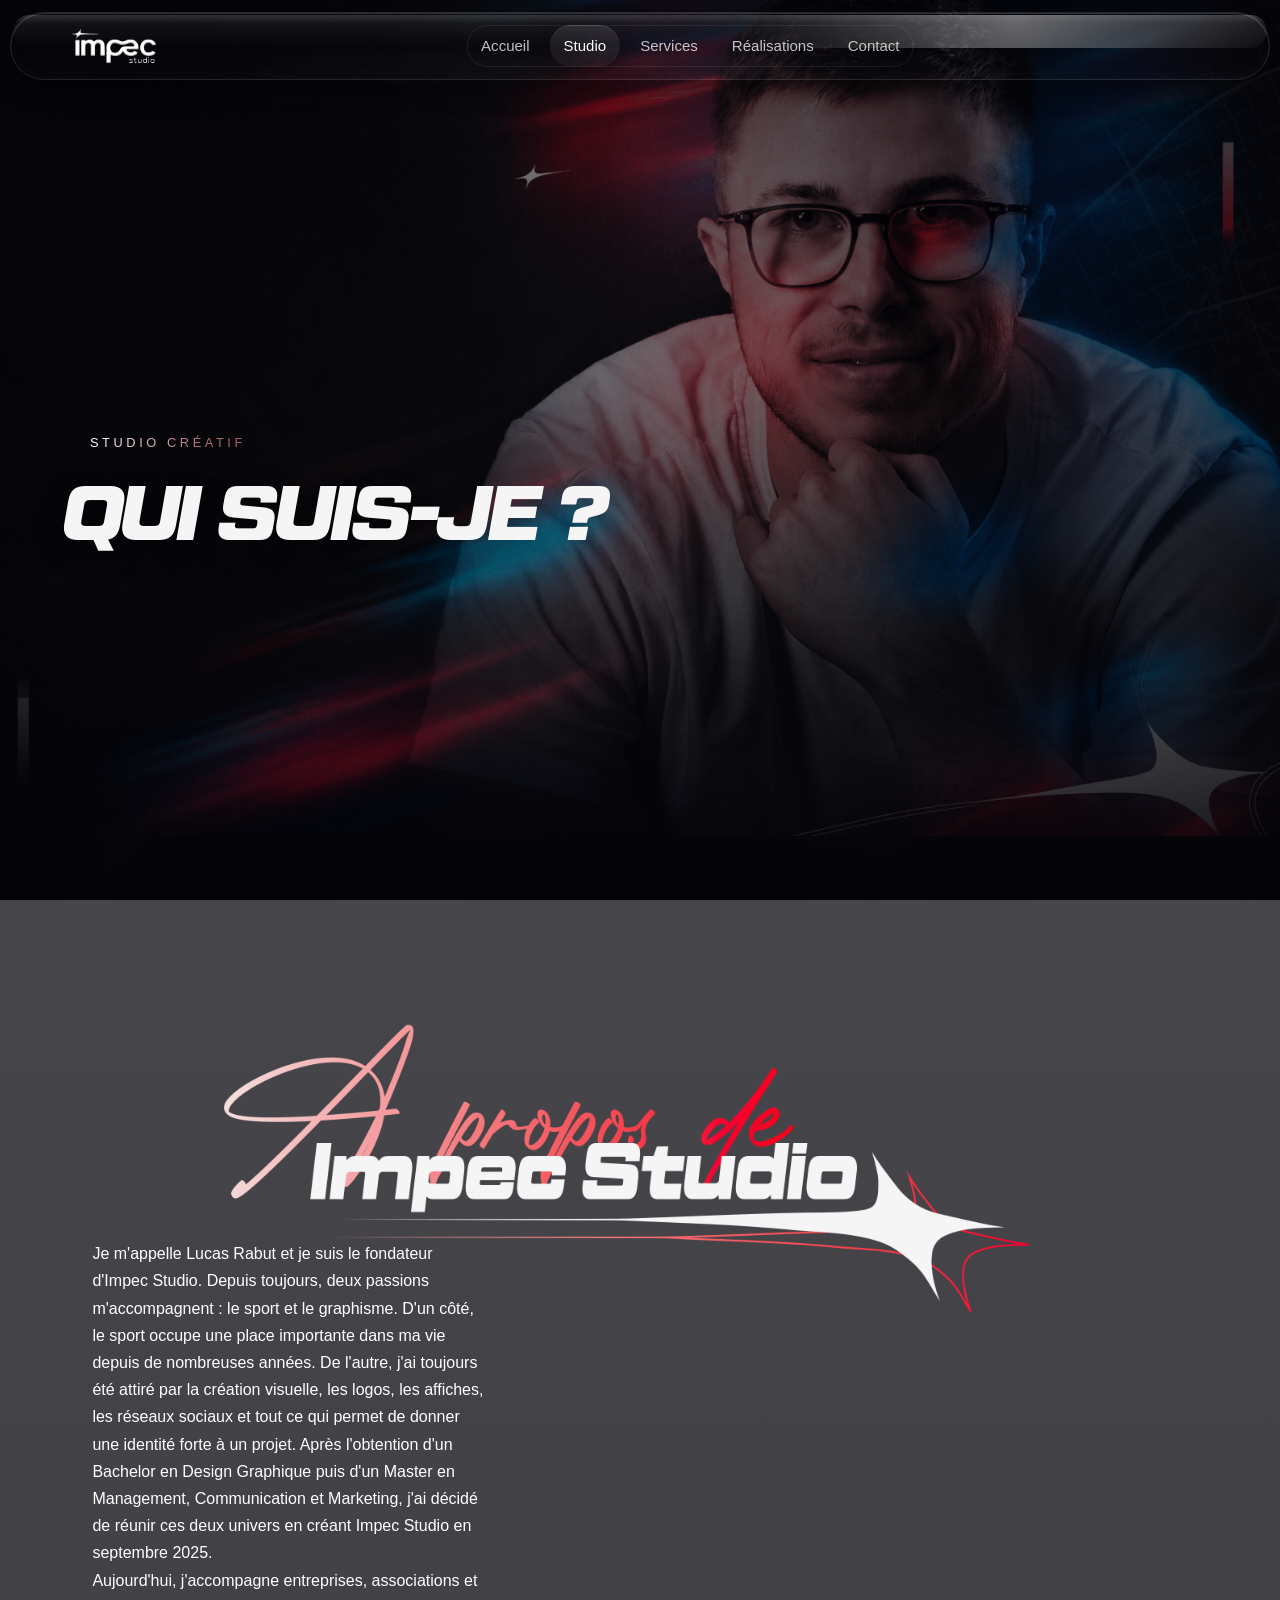
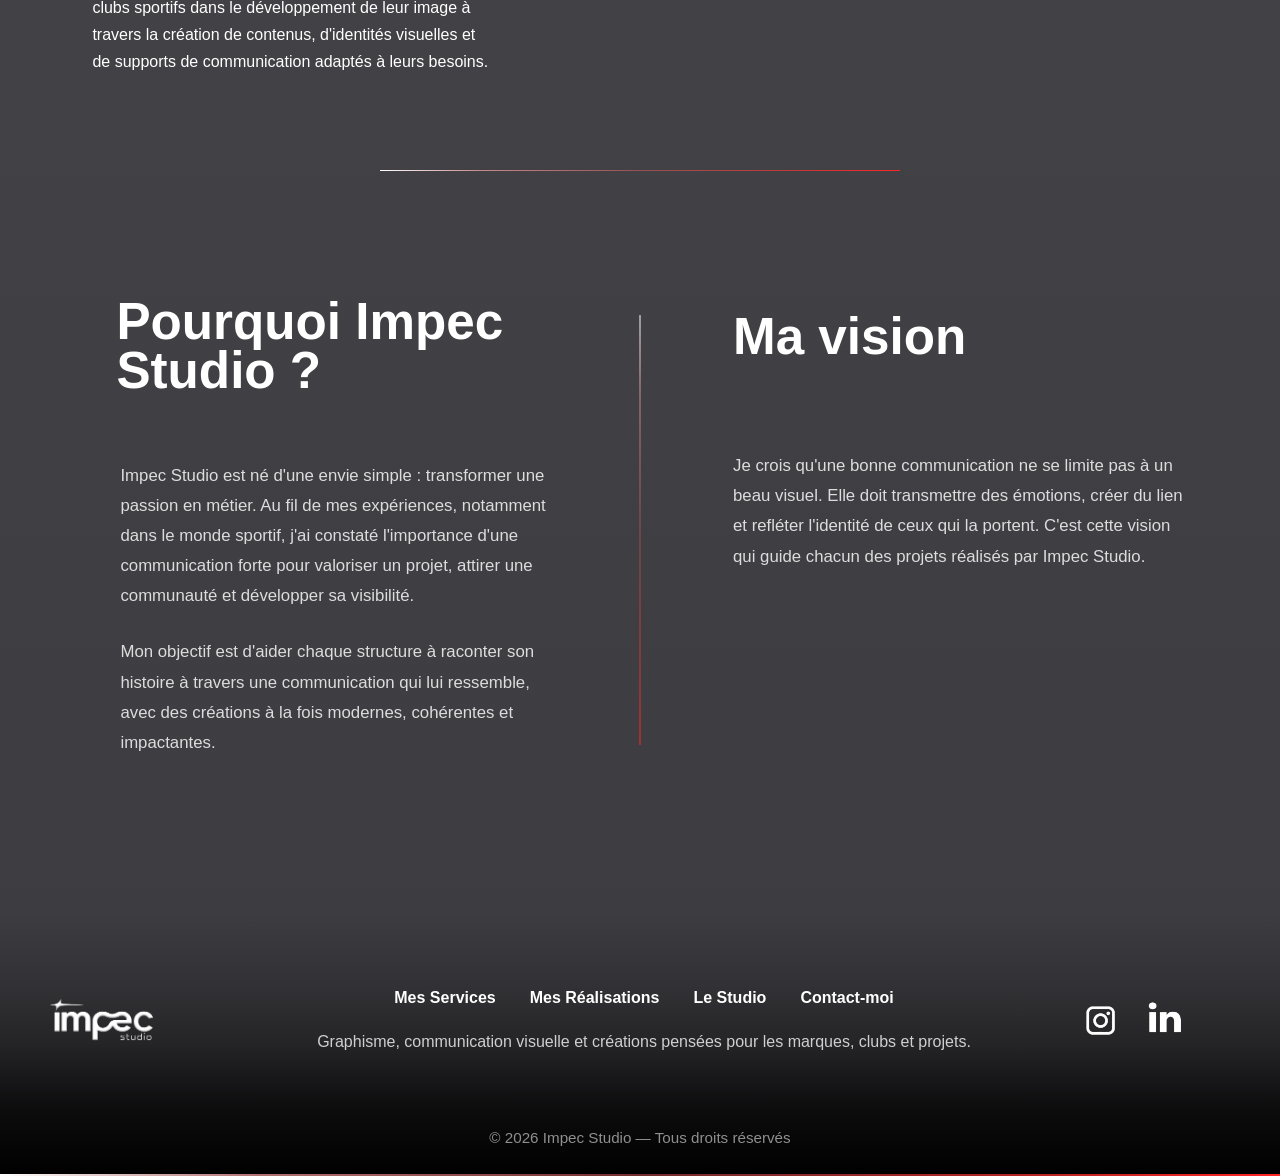
==== commit 697c9560: "responsive final" ====
--- a/apropos.html
+++ b/apropos.html
@@ -16,31 +16,20 @@
 
     <main>
         <section class="studio-hero">
+            <div class="studio-hero-portrait">
+                <img src="assets/img/lucasstudio.png" alt="Portrait de Lucas Rabut">
+            </div>
+
             <div class="studio-hero-overlay"></div>
 
             <div class="studio-hero-content">
                 <div class="studio-hero-stage">
-                    <div class="studio-hero-portrait">
-                        <img src="assets/img/lucasstudio.png" alt="Portrait de Lucas Rabut">
-                    </div>
-
                     <div class="studio-hero-text">
                         <p class="studio-hero-kicker">Studio créatif</p>
 
                         <h1 class="studio-hero-title">
-                            <span>Qui suis-je ? </span>
+                            <span>Qui suis-je ?</span>
                         </h1>
-
-                        <p class="studio-hero-description">
-                            Je m'appelle Lucas Rabut et je suis le fondateur d'Impec Studio. Depuis toujours, deux passions m'accompagnent : le sport et le graphisme. D'un côté, 
-                            le sport occupe <br> une place importante dans ma vie depuis de nombreuses années. 
-                            De <br>l'autre, j'ai toujours été attiré par la création visuelle, les logos,<br>
-                            les affiches, les réseaux sociaux et tout ce qui permet de donner<br> une identité forte à un projet.
-                            Après l'obtention d'un Bachelor <br>en Design Graphique puis d'un Master en Management,<br> Communication et Marketing, 
-                            j'ai décidé de réunir ces deux<br> univers en créant Impec Studio en septembre 2025.
-                            <br>Aujourd'hui, j'accompagne entreprises, associations et clubs <br>sportifs dans le développement de leur image à travers la<br> création de contenus, 
-                            d'identités visuelles et de supports<br> de communication adaptés à leurs besoins.
-                        </p>
                     </div>
                 </div>
             </div>
@@ -51,12 +40,25 @@
                 <img src="assets/img/apropos.png" alt="À propos" class="titre-img-projets">
             </div>
         </section>
+                    <div class="container studio-intro">
+                        <p class="studio-hero-description">
+                            Je m'appelle Lucas Rabut et je suis le fondateur d'Impec Studio. Depuis toujours, deux passions m'accompagnent : le sport et le graphisme. D'un côté,
+                            le sport occupe une place importante dans ma vie depuis de nombreuses années.
+                            De l'autre, j'ai toujours été attiré par la création visuelle, les logos,
+                            les affiches, les réseaux sociaux et tout ce qui permet de donner une identité forte à un projet.
+                            Après l'obtention d'un Bachelor en Design Graphique puis d'un Master en Management, Communication et Marketing,
+                            j'ai décidé de réunir ces deux univers en créant Impec Studio en septembre 2025.
+                            <br>
+                            Aujourd'hui, j'accompagne entreprises, associations et clubs sportifs dans le développement de leur image à travers la création de contenus,
+                            d'identités visuelles et de supports de communication adaptés à leurs besoins.
+                        </p>
+                    </div>
 
         <section class="section about-story">
             <div class="container about-showcase">
                 <div class="about-showcase-left">
-                    <p class="section-label">Approche</p>
-                    <h2>Pourquoi Impec Studio ?</h2>
+
+                    <h2 class="about-showcase-left-title">Pourquoi Impec Studio ?</h2>
 
                     <div class="about-vision-box">
                         <p>
@@ -65,30 +67,31 @@
                             l'importance d'une communication forte pour valoriser un projet,
                             attirer une communauté et développer sa visibilité.
                         </p>
+                        <br>
+                        <p>
+                            Mon objectif est d'aider chaque structure à raconter son histoire à travers
+                            une communication qui lui ressemble, avec des créations à la fois modernes,
+                            cohérentes et impactantes.
+                        </p>
                     </div>
+                    
                 </div>
 
                 <div class="about-showcase-right">
-                    <p>
-                        Mon objectif est d'aider chaque structure à raconter son histoire à travers
-                        une communication qui lui ressemble, avec des créations à la fois modernes,
-                        cohérentes et impactantes.
-                    </p>
 
                     <div class="about-separator"></div>
 
                     <span class="about-red-line"></span>
+
+                    <div class="about-method-title">
+                        <h2>Ma vision</h2>
+                    </div>
 
                     <p>
                         Je crois qu'une bonne communication ne se limite pas à un beau visuel.
                         Elle doit transmettre des émotions, créer du lien et refléter l'identité de ceux qui la portent.
                         C'est cette vision qui guide chacun des projets réalisés par Impec Studio.
                     </p>
-
-                    <div class="about-method-title">
-                        <p class="section-label">Méthode</p>
-                        <h2>Ma vision</h2>
-                    </div>
                 </div>
             </div>
         </section>
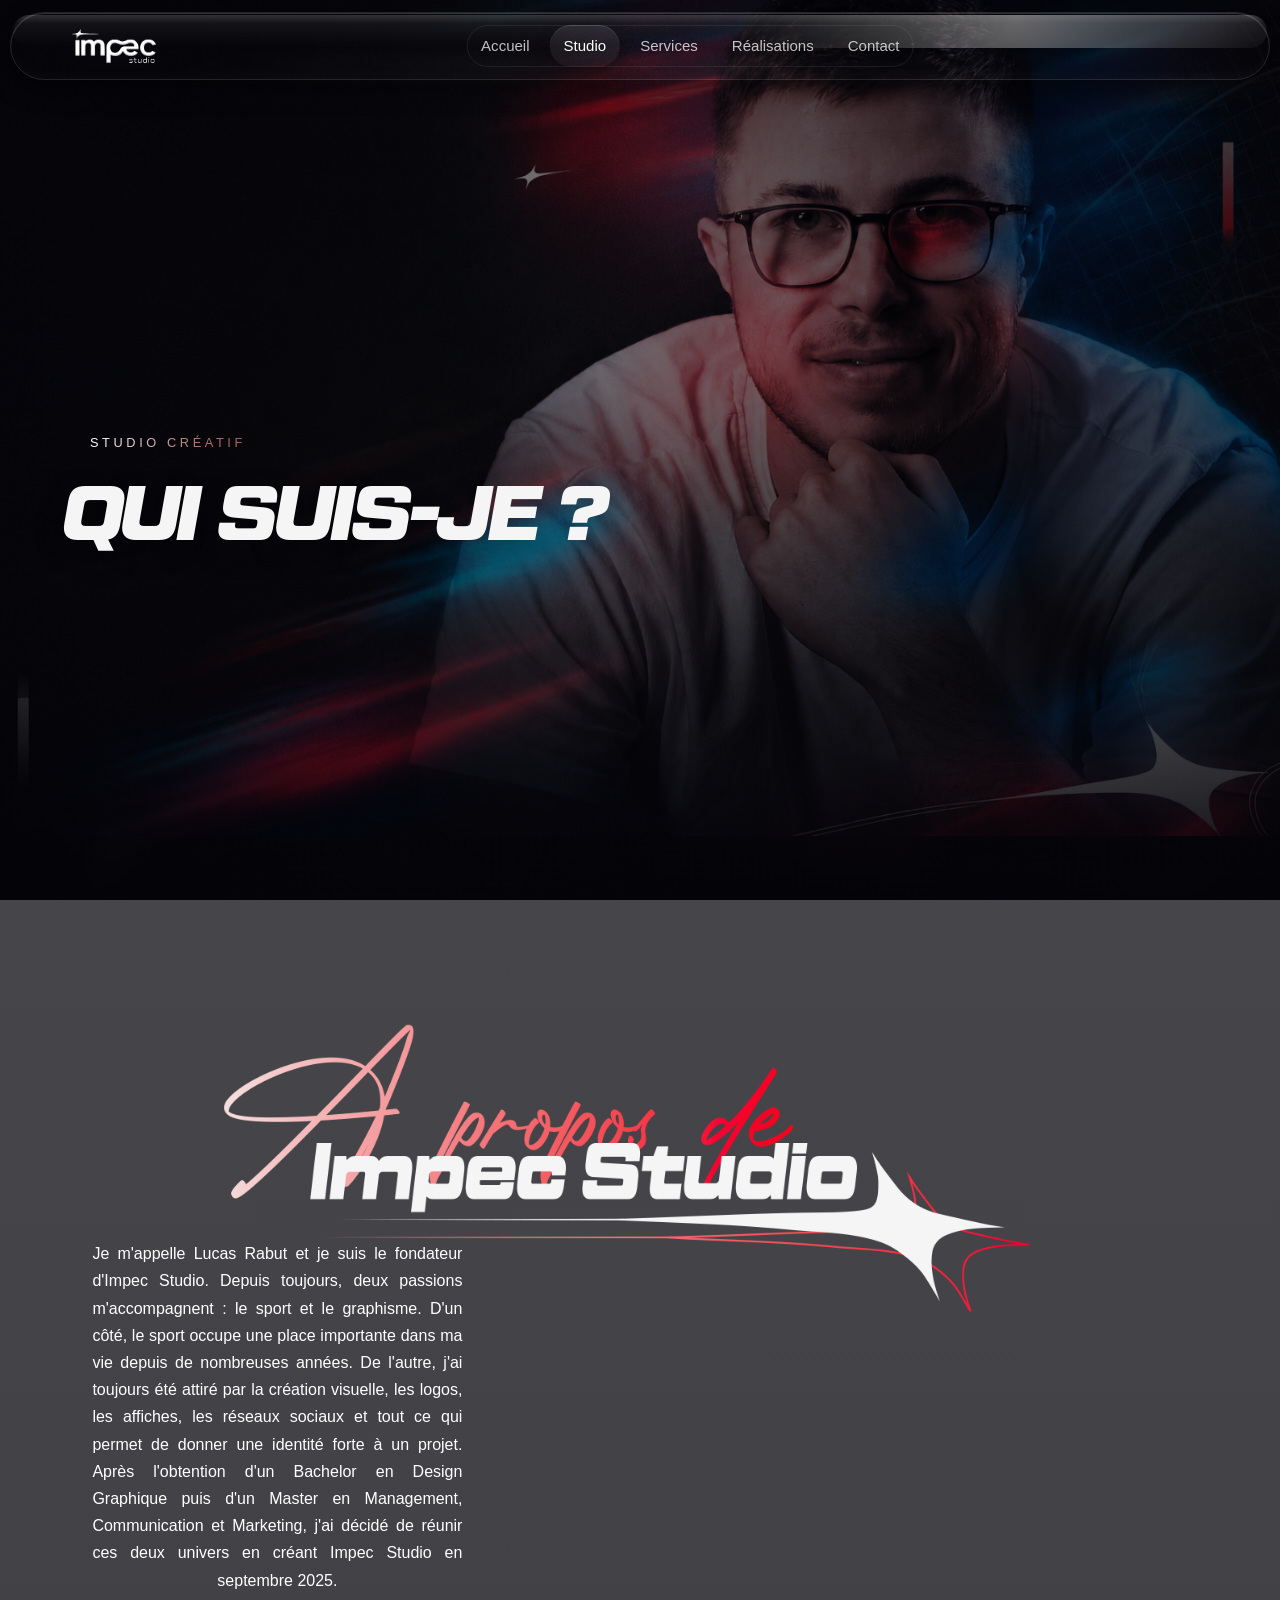
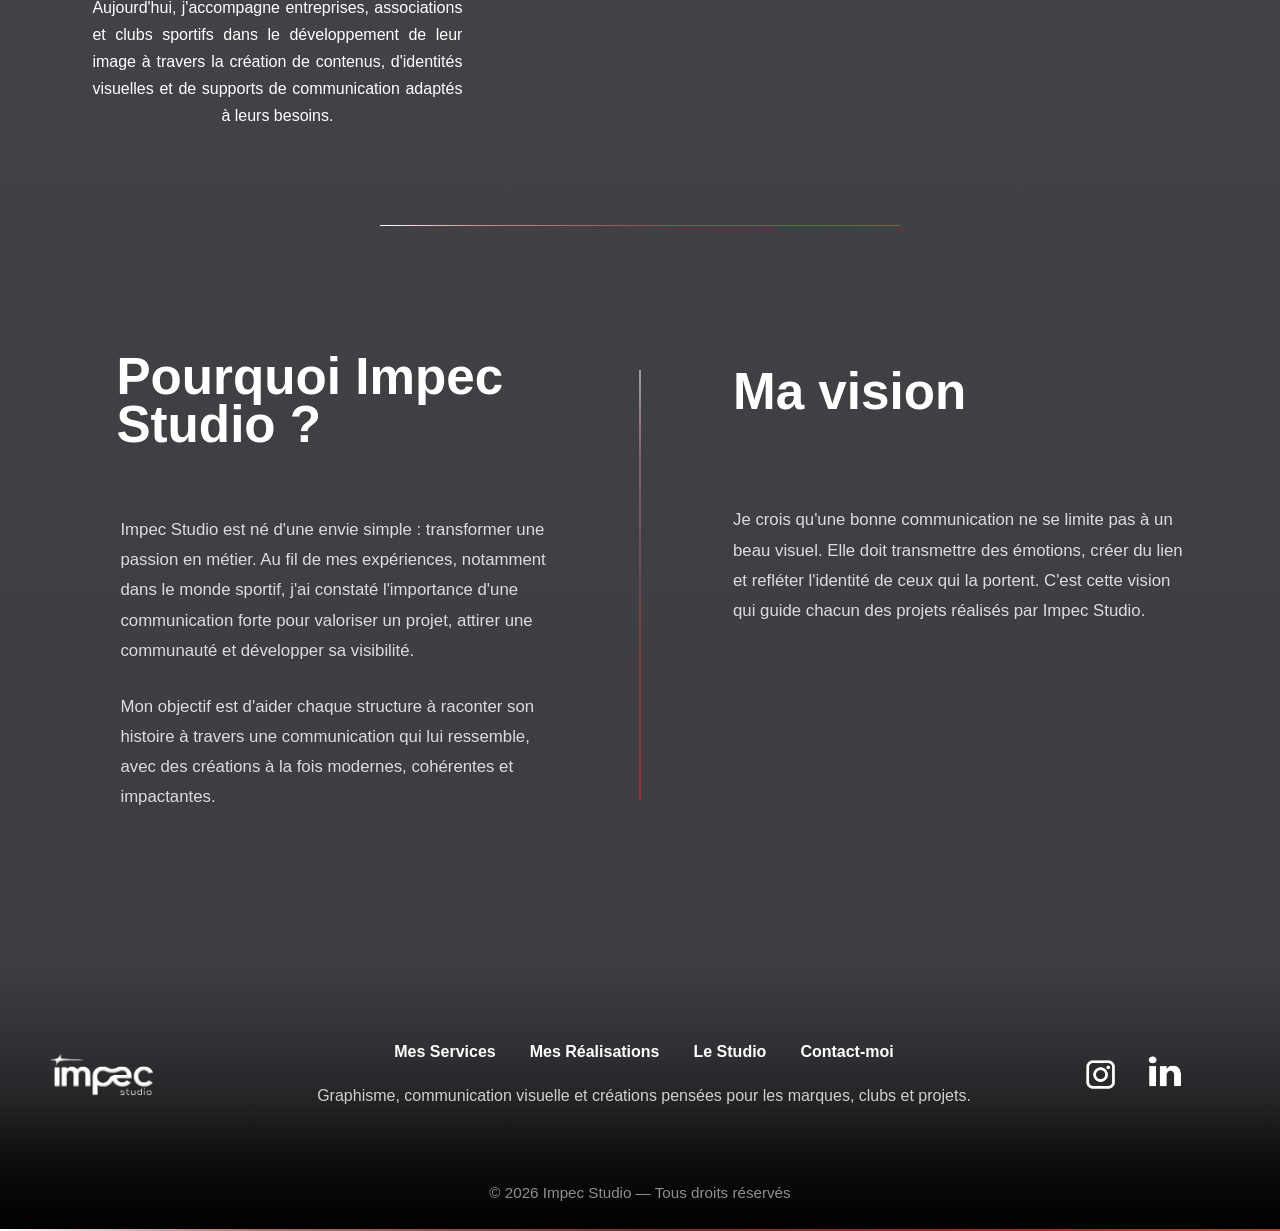
==== commit 8a9732a4: "oublie favicon" ====
--- a/apropos.html
+++ b/apropos.html
@@ -8,6 +8,7 @@
         name="description"
         content="Découvre l’univers d’Impec Studio : une approche graphique moderne, sensible et pensée pour donner du sens aux projets."
     >
+    <link rel="icon" type="image/png" href="/favicon.png">
     <link rel="stylesheet" href="assets/css/style.css">
 </head>
 <body data-page="studio">
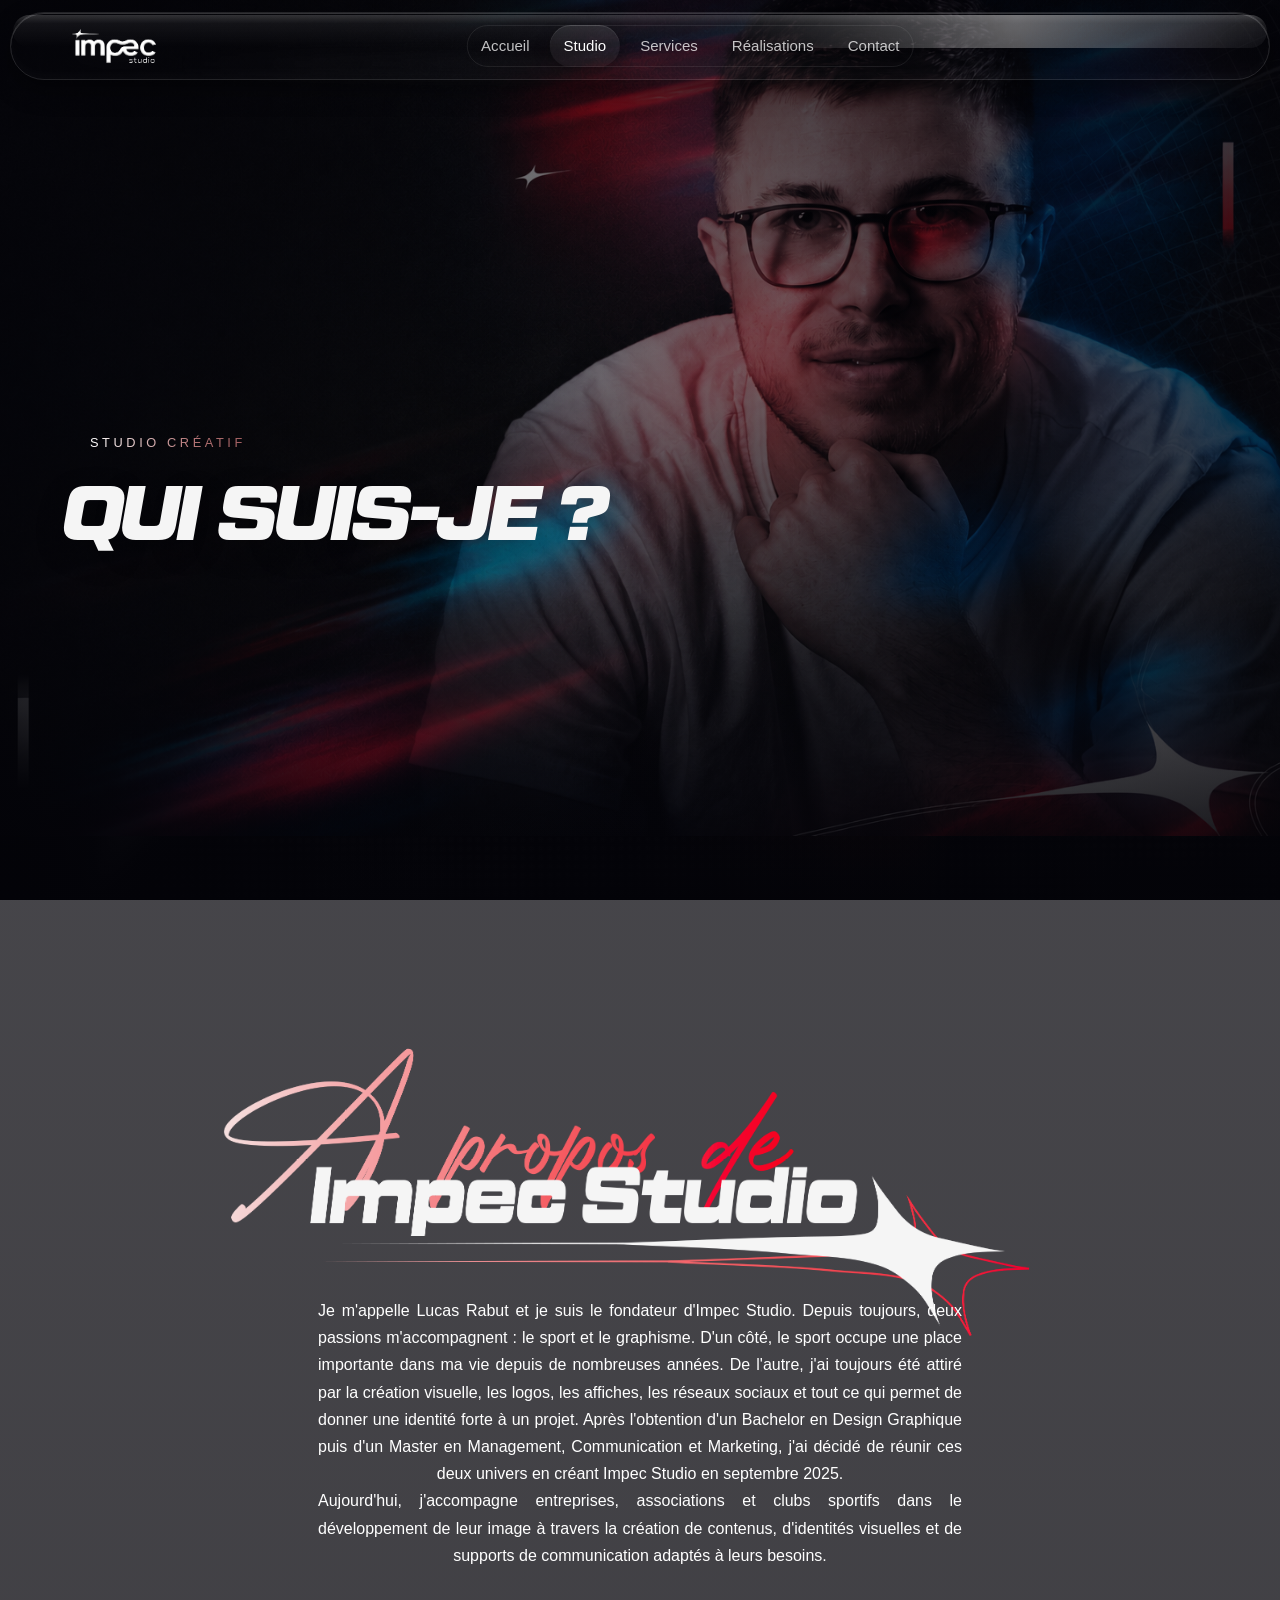
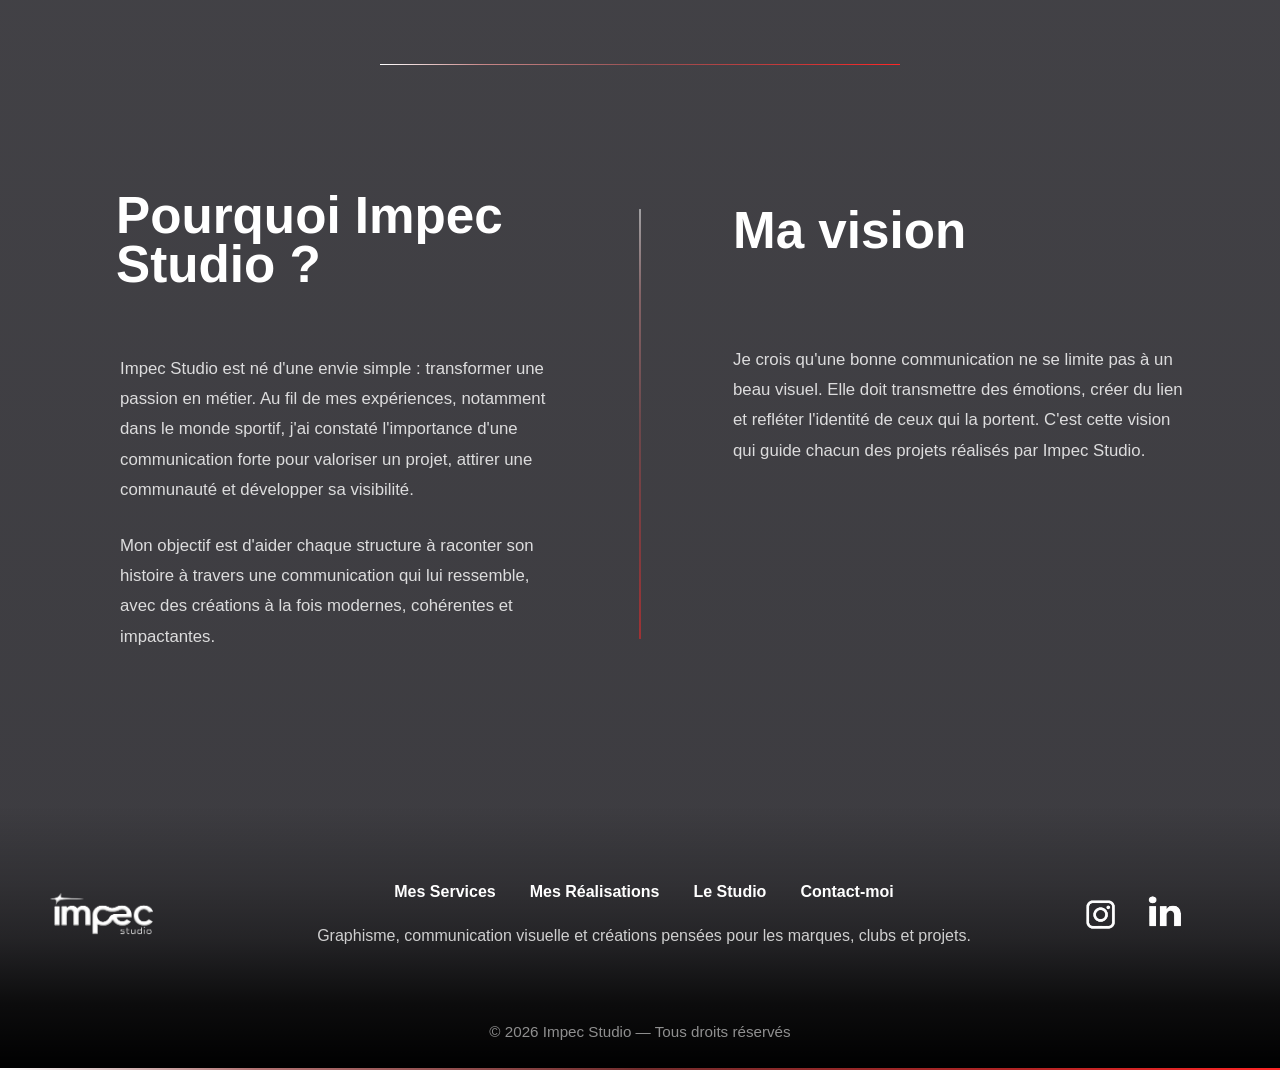
==== commit 6f2290d5: "Amélioration des animations et ajustements mobile" ====
--- a/apropos.html
+++ b/apropos.html
@@ -100,5 +100,6 @@
 
     <script src="assets/js/includes.js"></script>
     <script src="assets/js/main.js"></script>
+    <script src="assets/js/pages-motion.js"></script>
 </body>
 </html>
